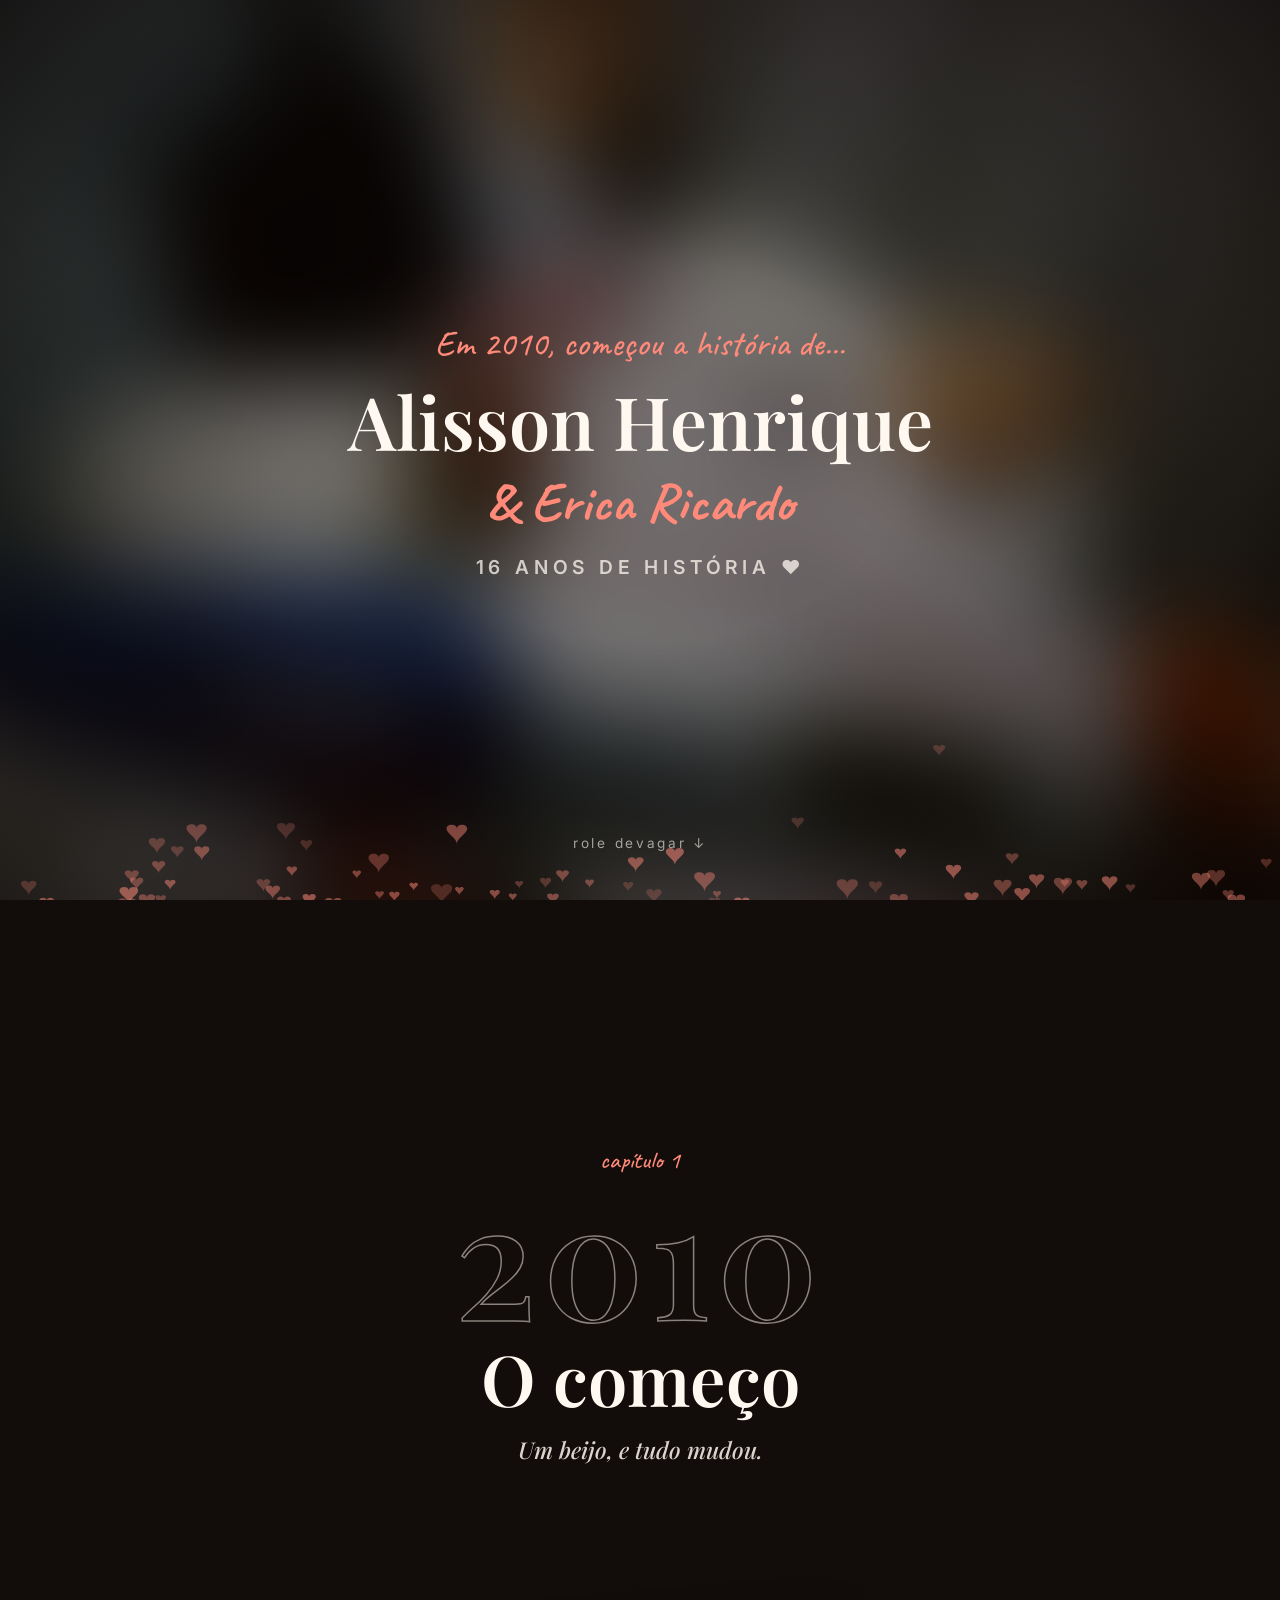
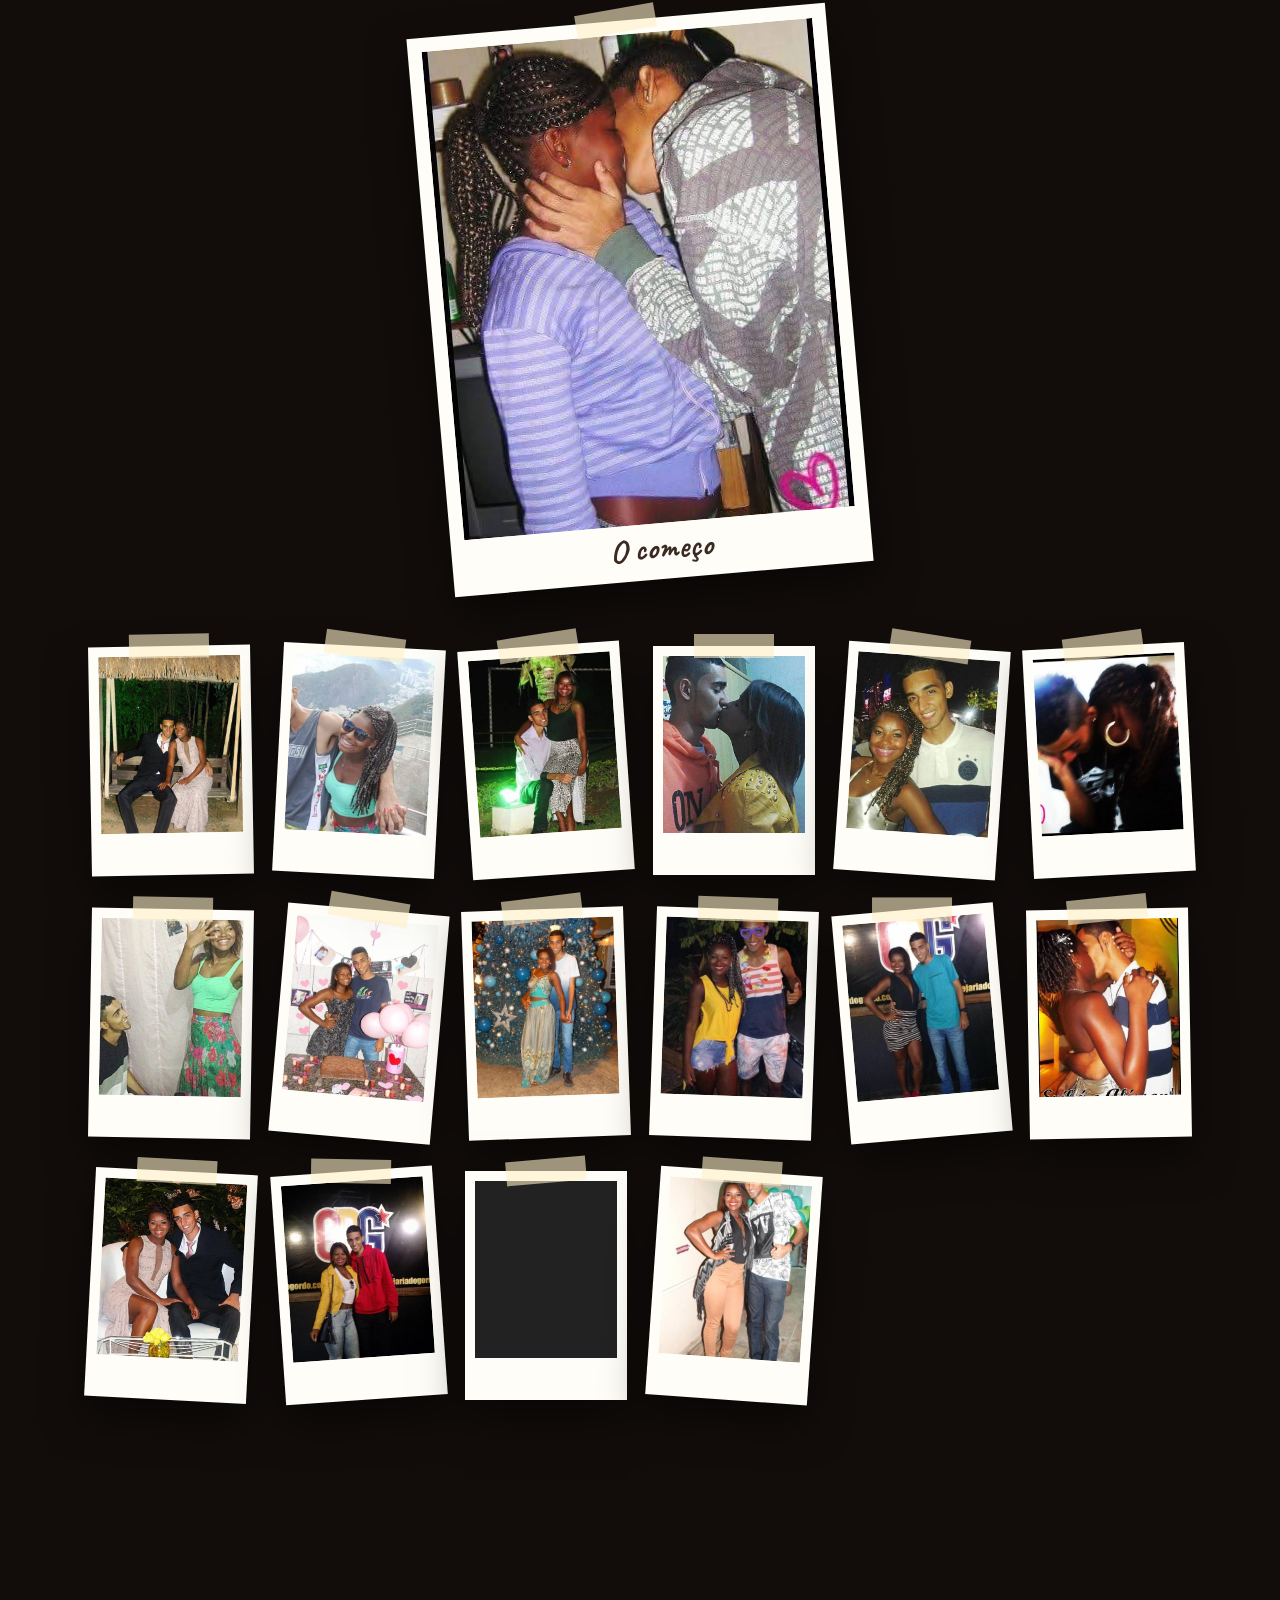
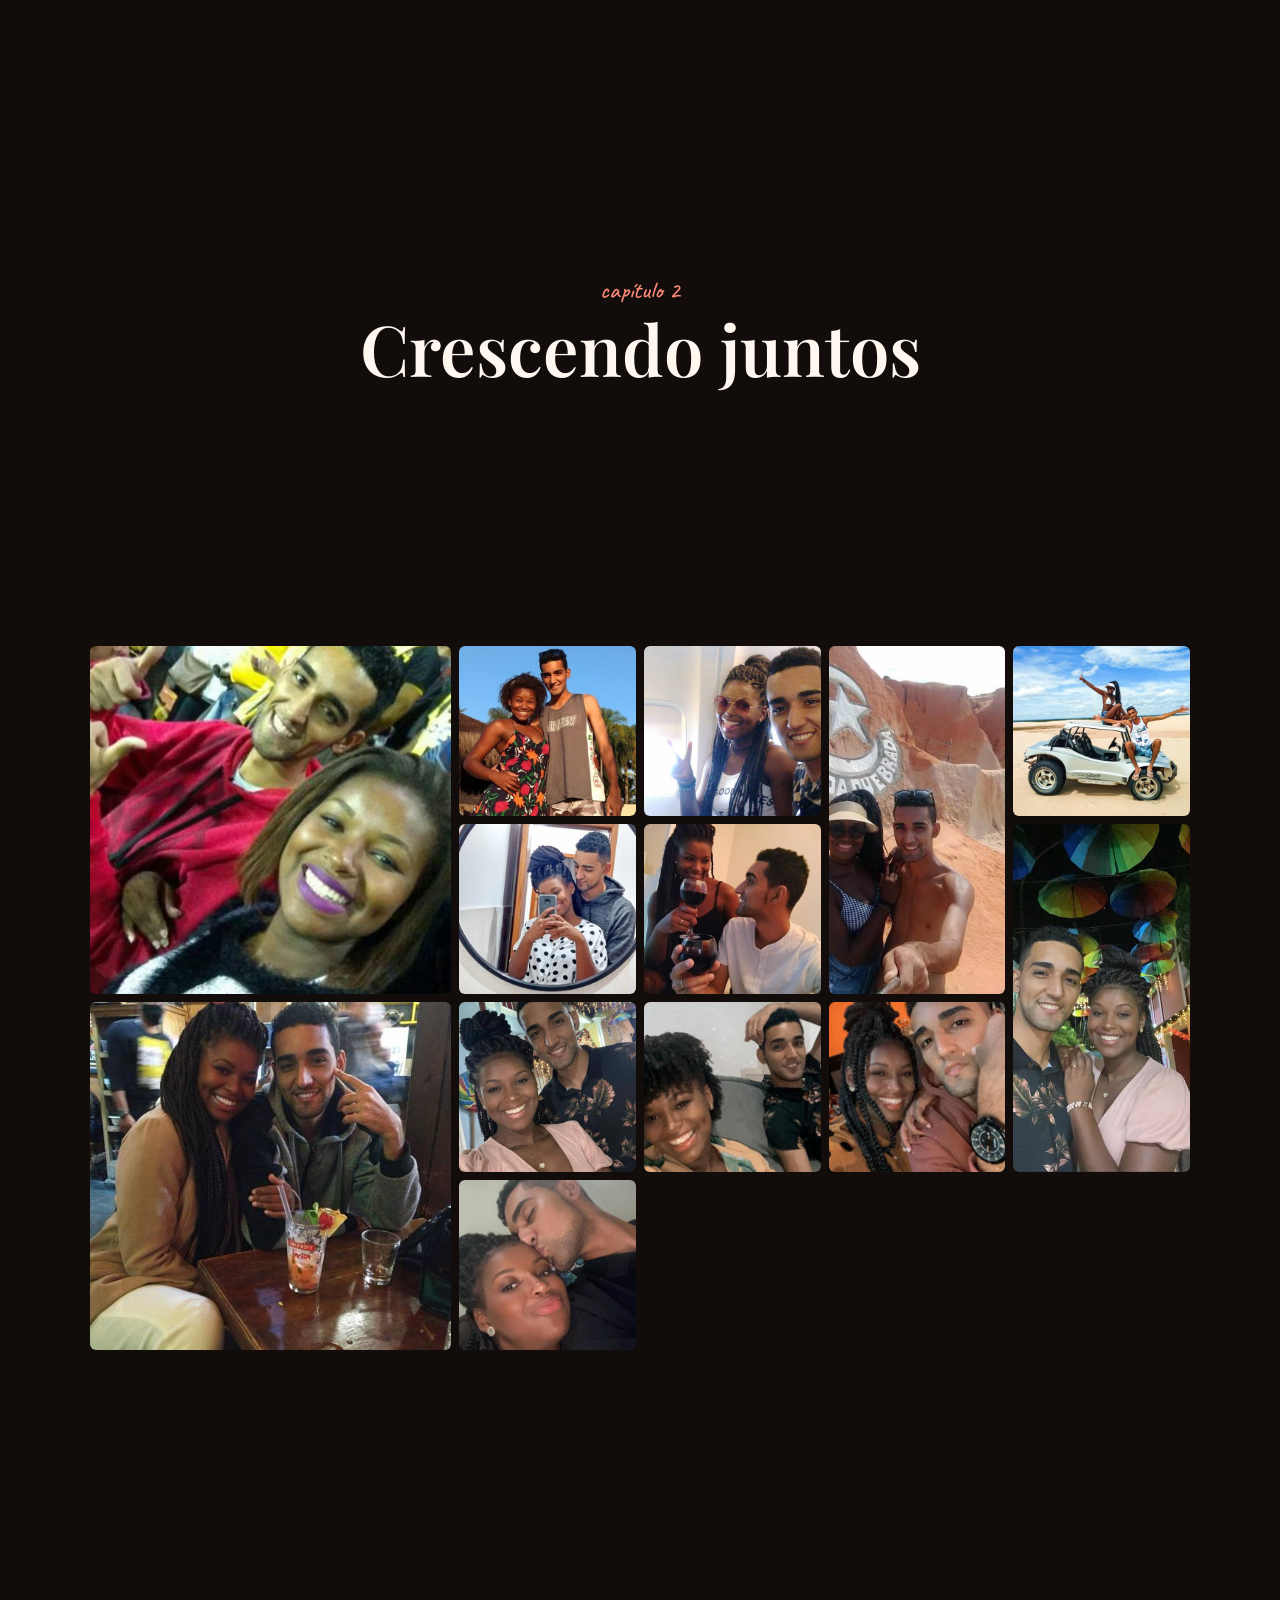
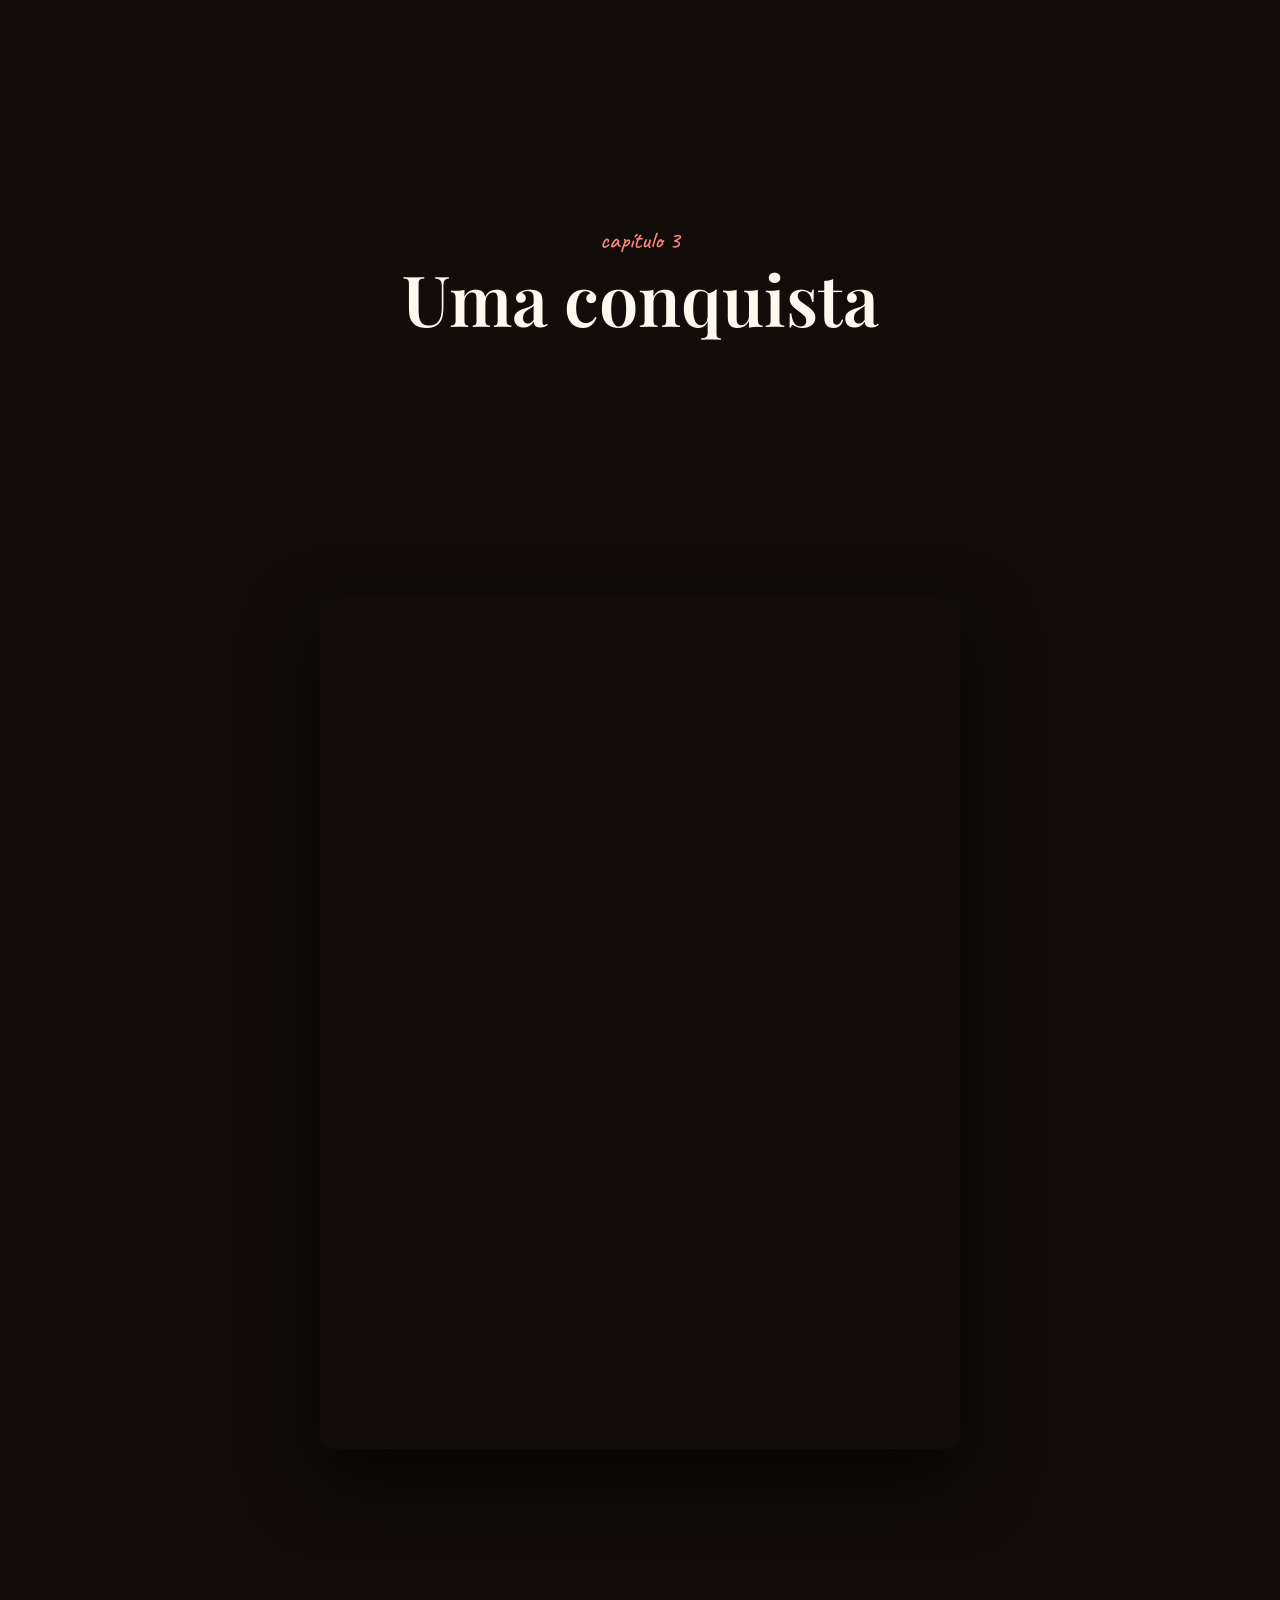
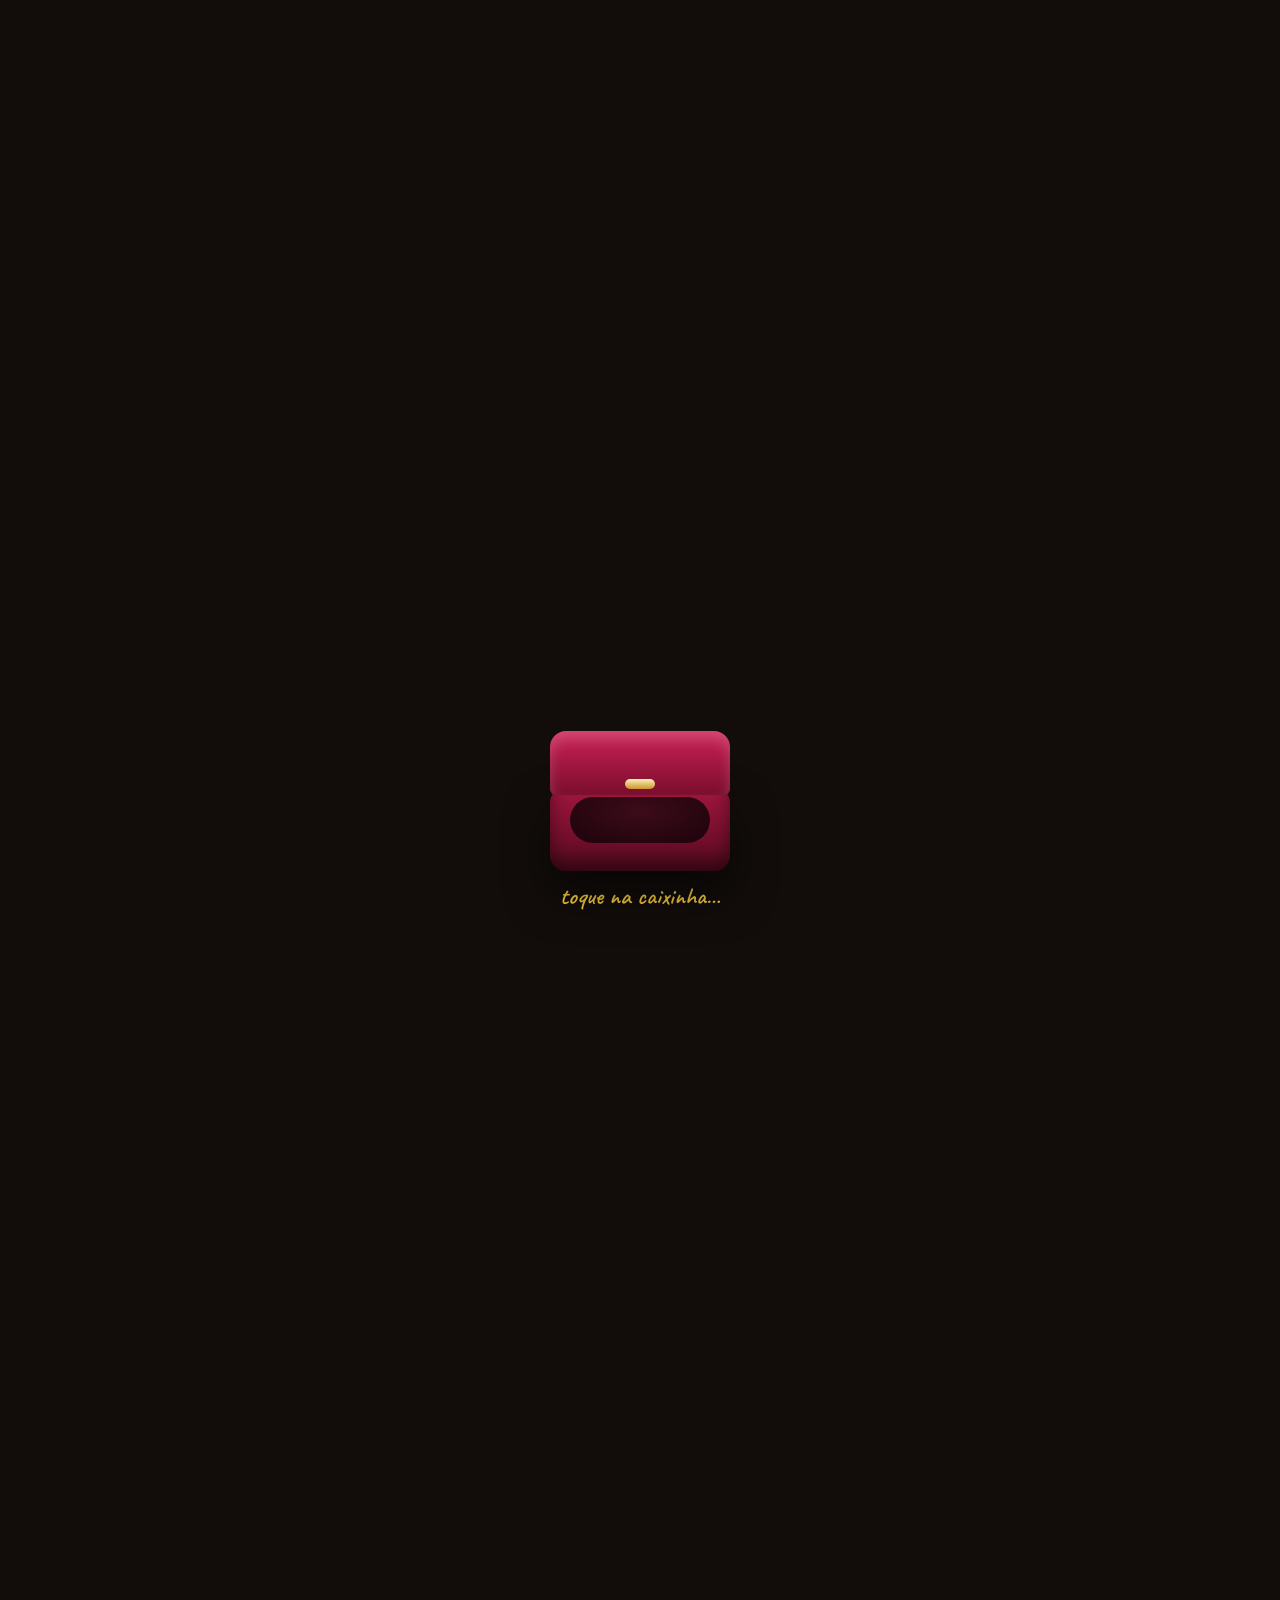
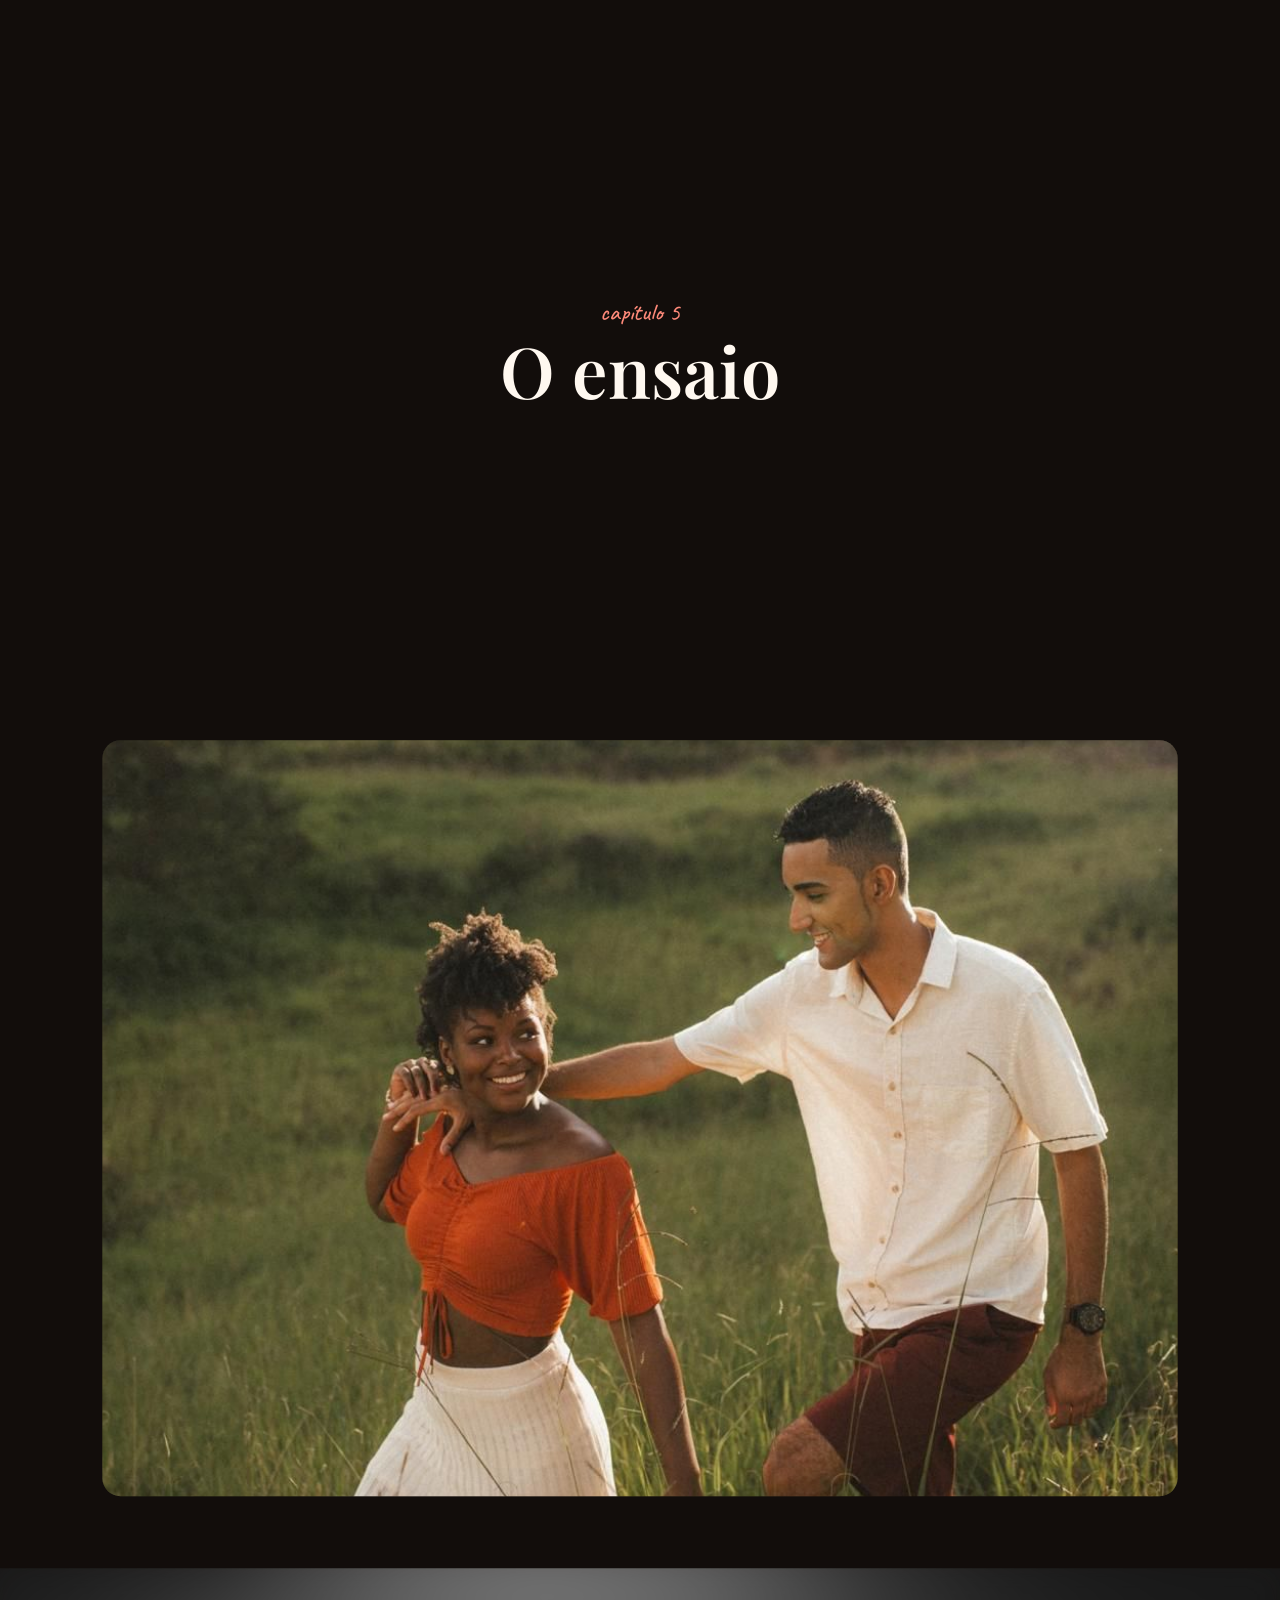
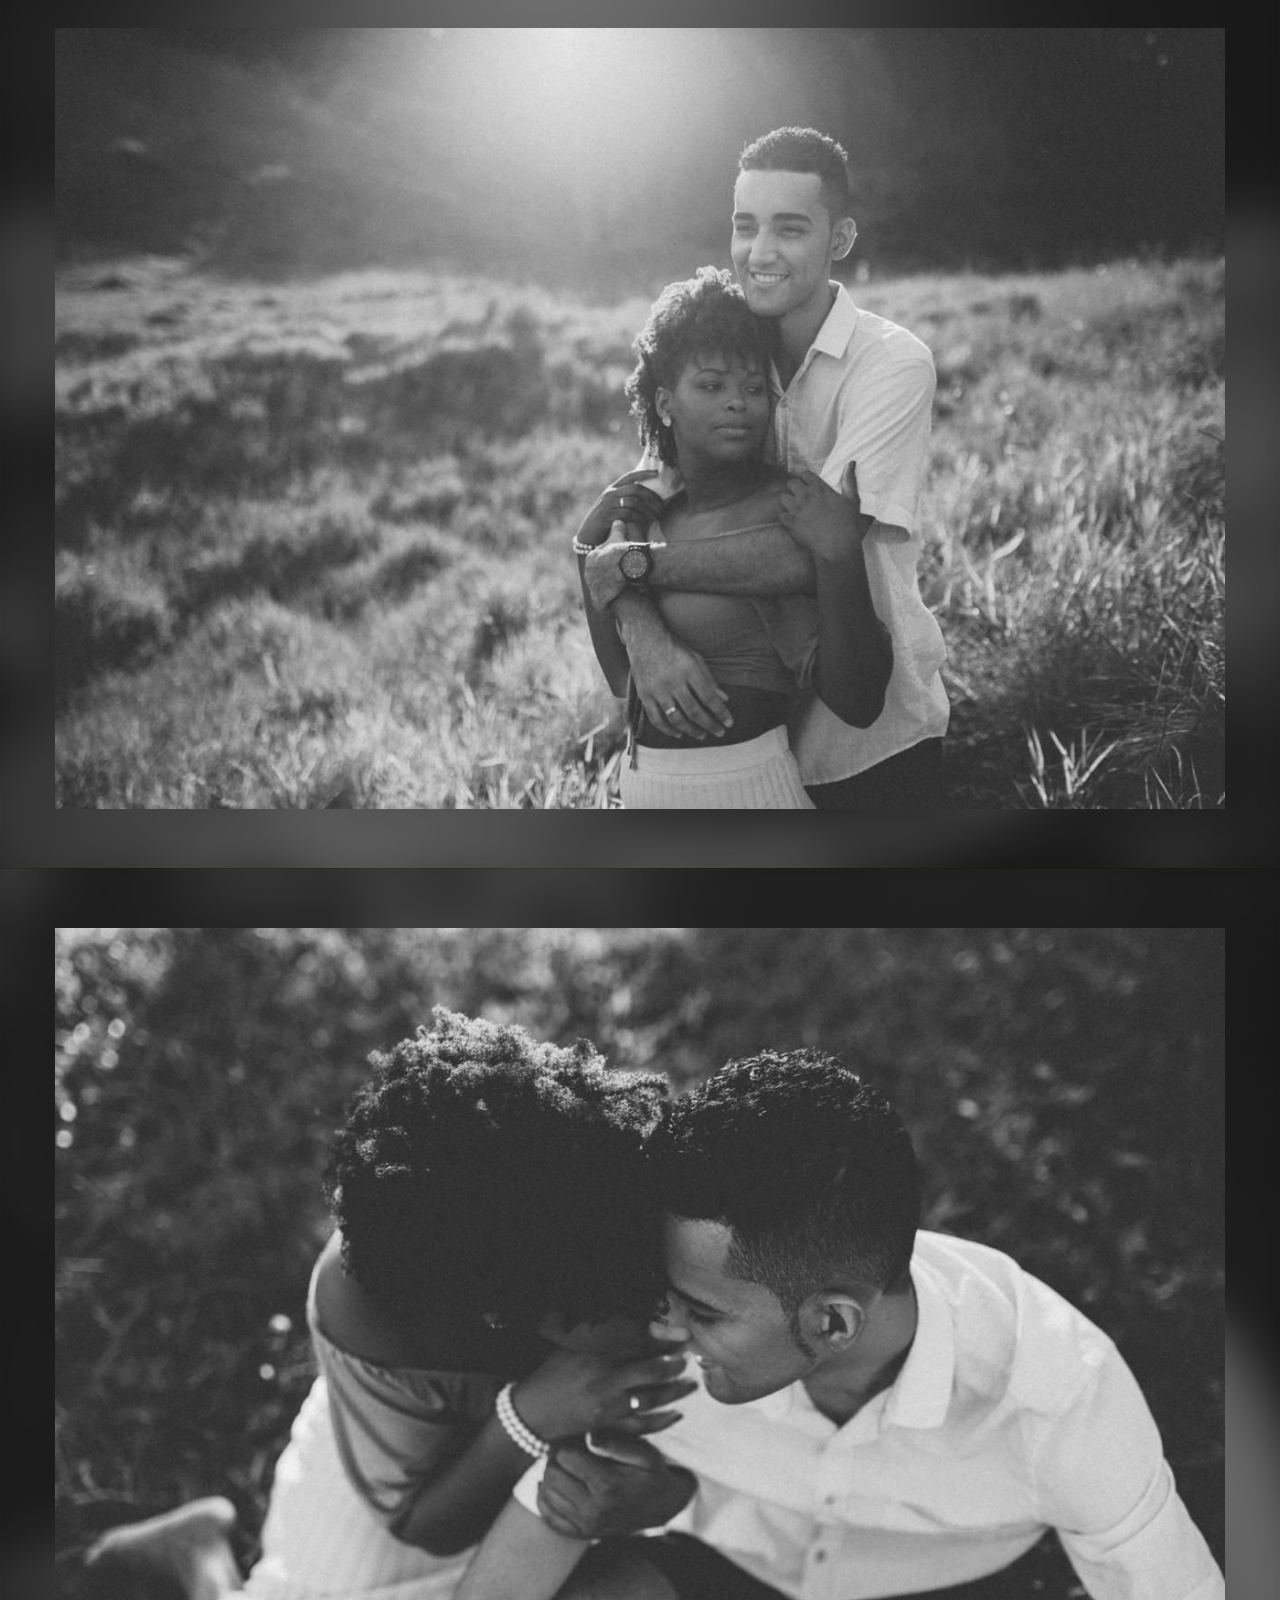
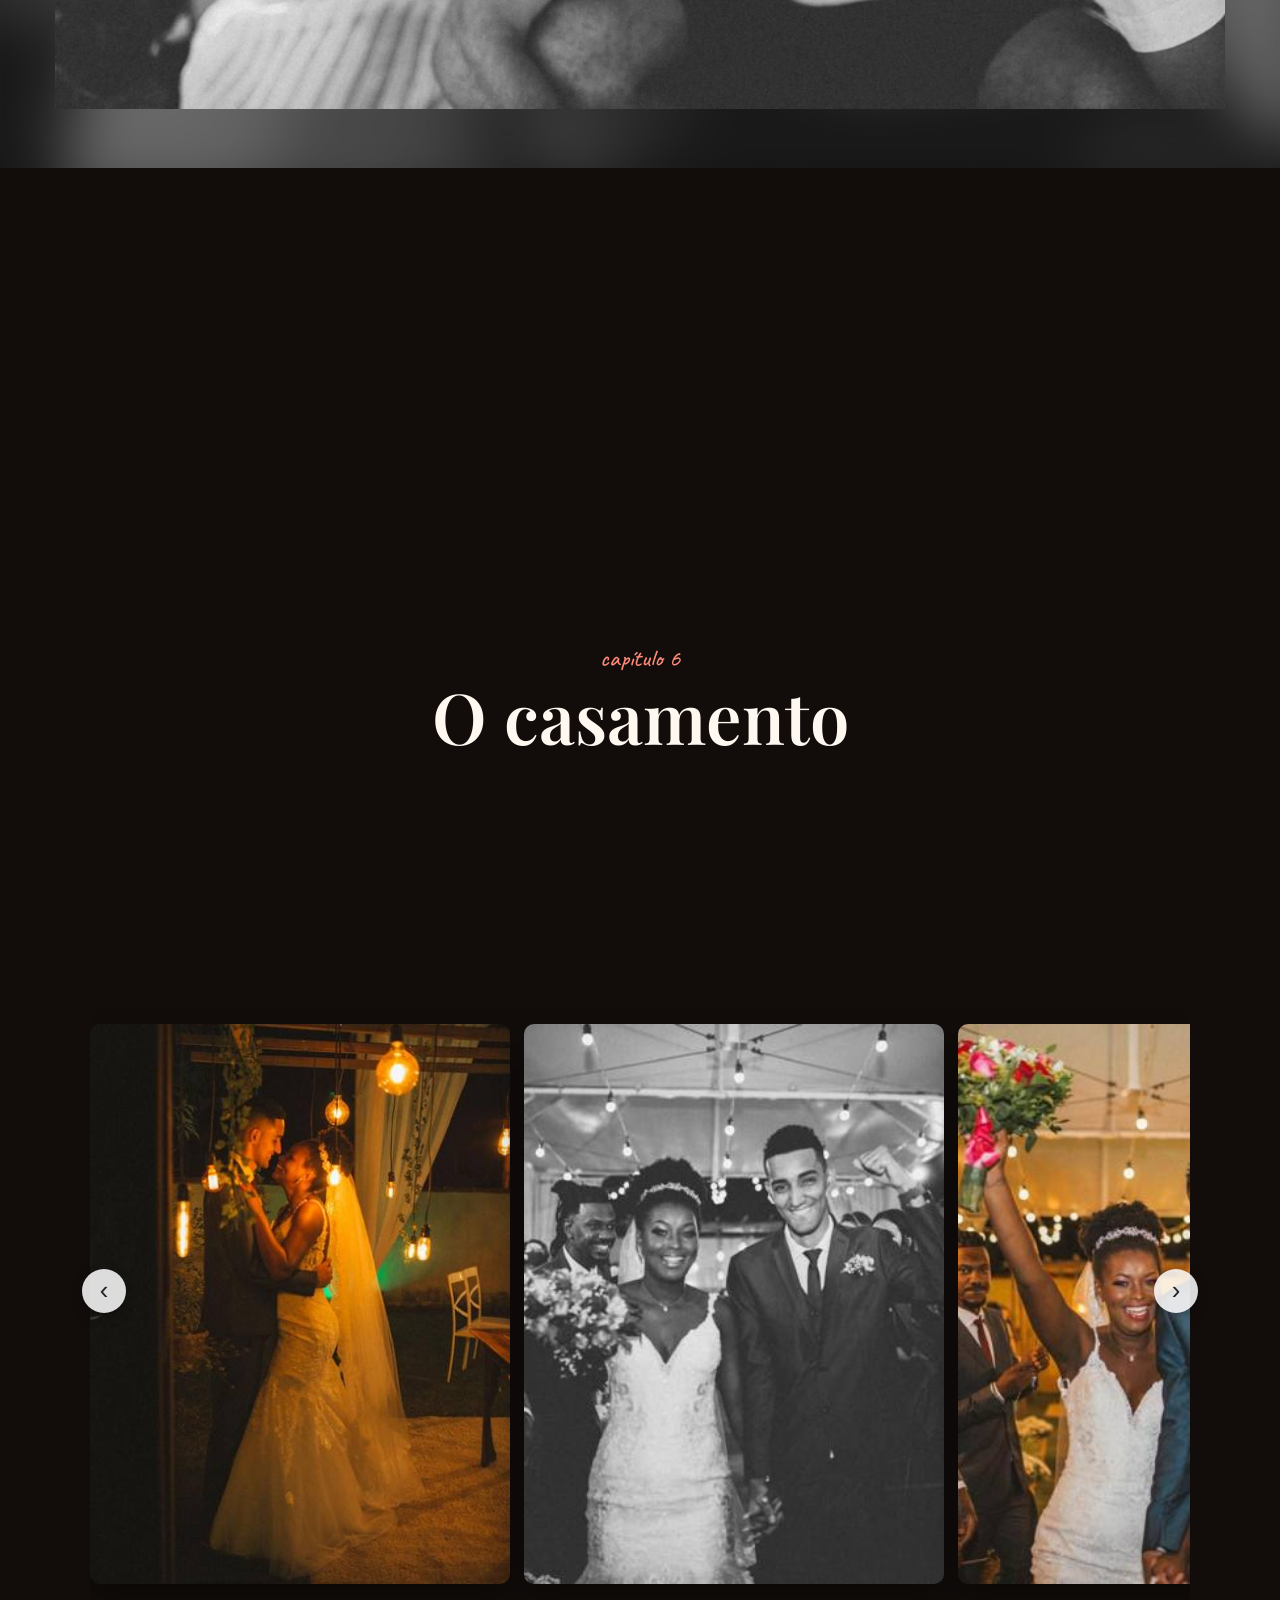
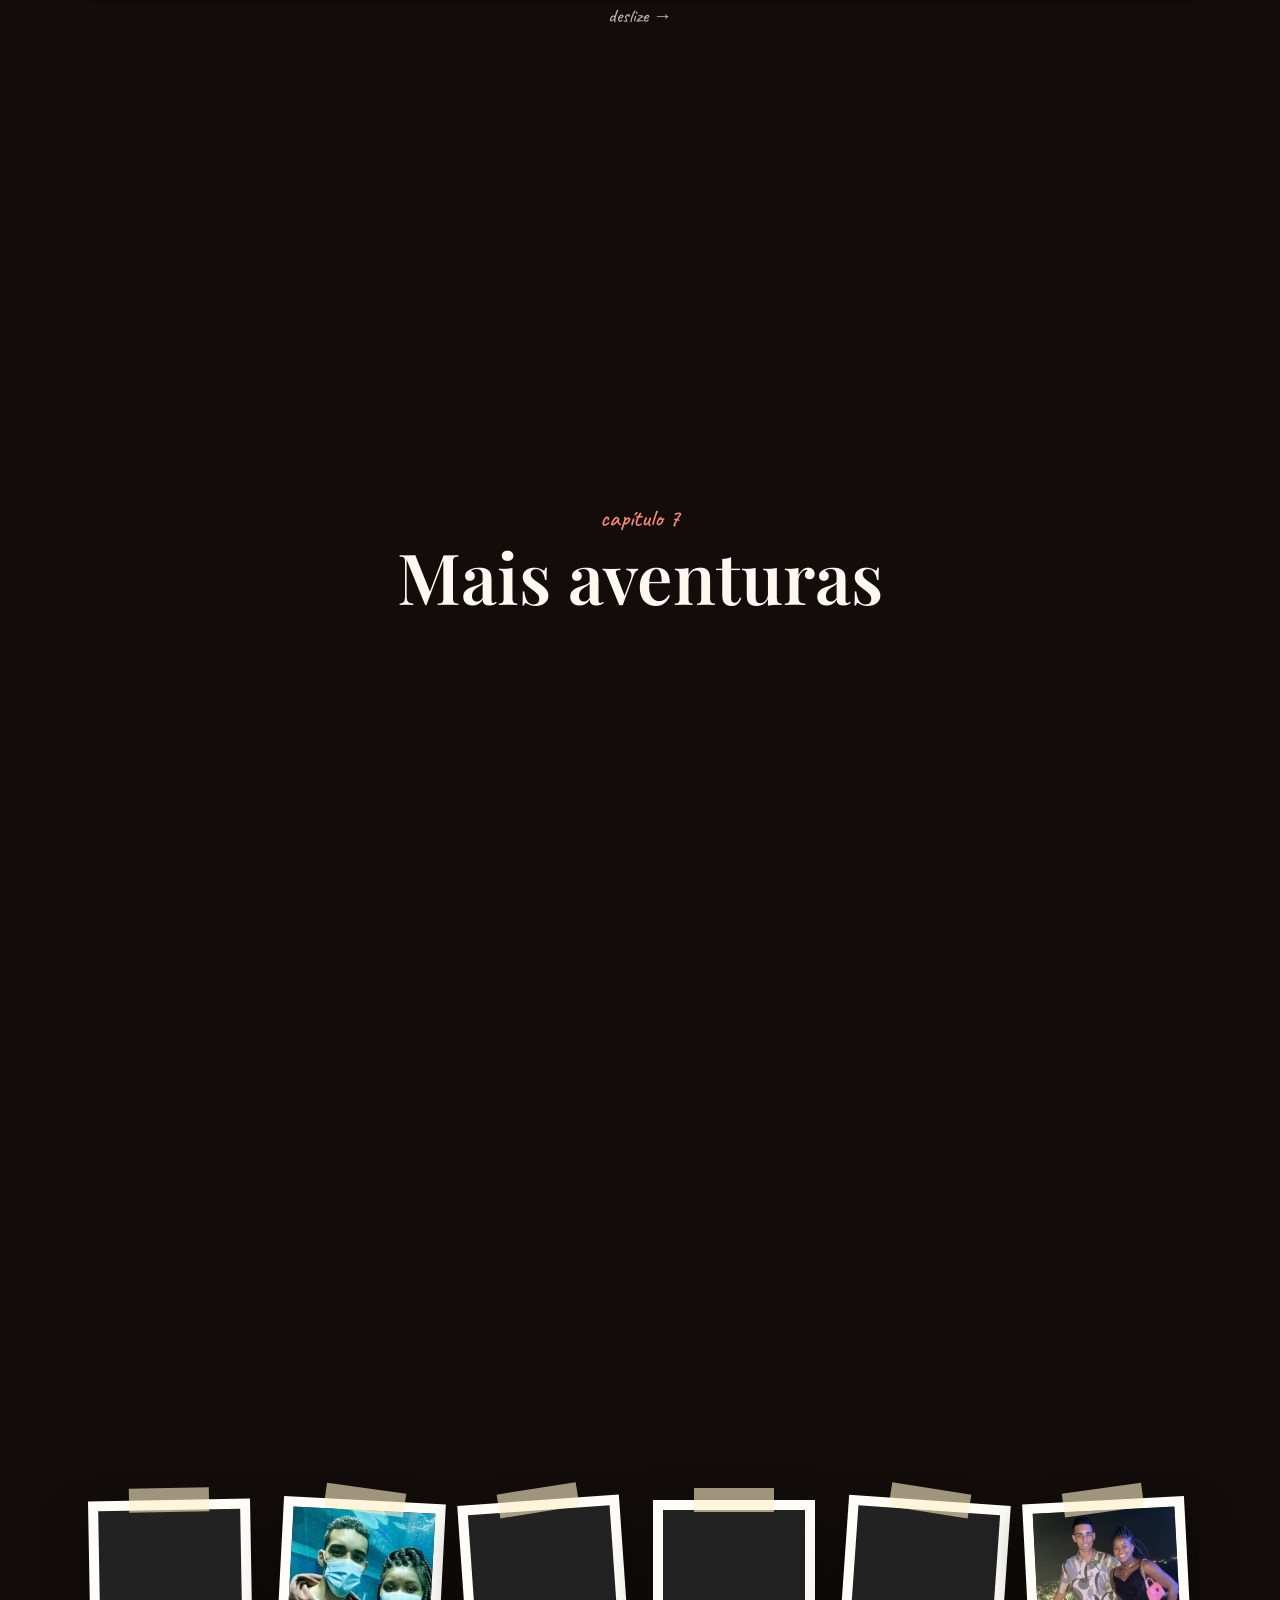
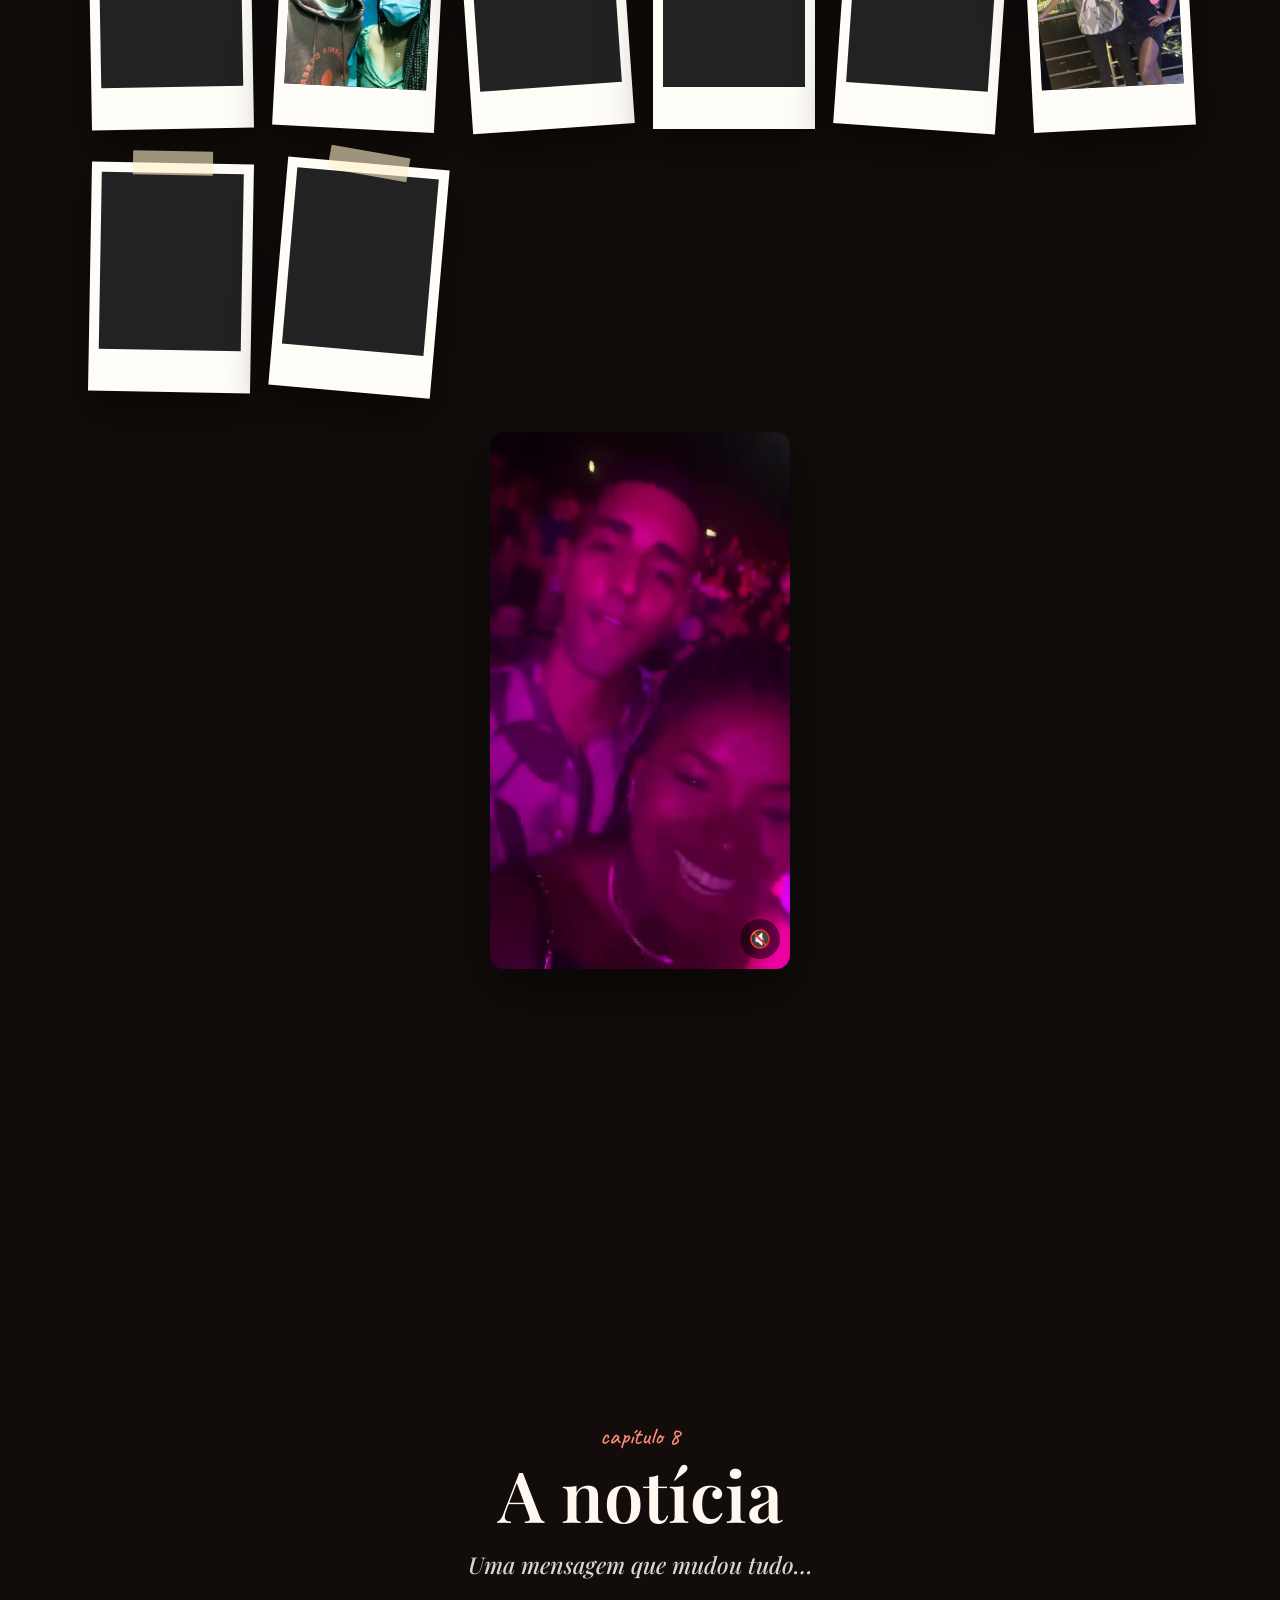
==== index.html @ 22bfd736 "Site interativo: caixinha do pedido, raspadinha da notícia, antes e depois, soprar velas, envelope d" ====
<!doctype html>
<html lang="pt-BR">
<head>
<meta charset="utf-8">
<meta name="viewport" content="width=device-width, initial-scale=1">
<title>Alisson — Nossa História</title>
<meta name="description" content="16 anos de história de Alisson e Erica, contados em fotos e vídeos. Tem surpresa no final 🎂">
<meta name="theme-color" content="#120d0b">
<meta property="og:type" content="website">
<meta property="og:url" content="https://alisson-theta.vercel.app/">
<meta property="og:title" content="Alisson & Erica — Nossa História">
<meta property="og:description" content="16 anos de história contados em fotos e vídeos. Tem surpresa no final 🎂">
<meta property="og:image" content="https://alisson-theta.vercel.app/fotos/og.jpg">
<meta property="og:image:width" content="1200">
<meta property="og:image:height" content="630">
<meta name="twitter:card" content="summary_large_image">
<link rel="icon" href="data:image/svg+xml,<svg xmlns='http://www.w3.org/2000/svg' viewBox='0 0 100 100'><text y='.9em' font-size='90'>❤️</text></svg>">
<link rel="preconnect" href="https://fonts.googleapis.com">
<link rel="preconnect" href="https://fonts.gstatic.com" crossorigin>
<link href="https://fonts.googleapis.com/css2?family=Caveat:wght@500;700&family=Lobster&family=Playfair+Display:ital,wght@0,600;1,500&family=Inter:wght@400;500&display=swap" rel="stylesheet">
<link rel="stylesheet" href="estilo.css">
</head>
<body>
<!-- fundo: a foto atual desfocada, trocando em crossfade -->
<div class="fundo" aria-hidden="true"><div class="bg a"></div><div class="bg b"></div><div class="veu"></div></div>
<canvas id="coracoes" aria-hidden="true"></canvas>
<div class="progresso" aria-hidden="true"><span></span></div>
<button class="menu-btn" id="menu-btn" type="button" aria-expanded="false" aria-controls="menu">☰ capítulos</button>
<nav class="menu" id="menu" hidden aria-label="Capítulos"><ol></ol></nav>
<div class="contador" aria-live="polite"><small>ano</small><b id="ano">2010</b></div>

<header class="cena intro">
  <p class="maquina" id="maquina"></p>
  <h1 id="nome"></h1>
  <p class="casal" id="casal"></p>
  <p class="desde" id="desde"></p>
  <p class="aniv" id="aniv" hidden></p>
  <p class="role">role devagar ↓</p>
</header>

<main id="historia"></main>

<section id="aniversario" class="aniversario" aria-label="Feliz aniversário">
  <canvas id="fogos" aria-hidden="true"></canvas>
  <div class="ceu" id="ceu">
    <h2 class="aniv-titulo"><span class="brilho" aria-hidden="true">✨</span><span class="arco">Feliz Aniversário</span><span class="brilho" aria-hidden="true">✨</span><small>meu amor</small></h2>
    <div class="bolo-area" id="bolo-area">
      <button class="bolo" id="bolo" type="button" aria-label="Soprar as velas do bolo">
        <span class="velas">
          <span class="vela"><i class="chama"></i><i class="fumaca"></i></span>
          <span class="vela"><i class="chama"></i><i class="fumaca"></i></span>
          <span class="vela"><i class="chama"></i><i class="fumaca"></i></span>
        </span>
        <span class="andar andar-2"></span>
        <span class="andar andar-1"></span>
        <span class="prato"></span>
      </button>
      <p class="bolo-dica" id="bolo-dica">faça um pedido e toque no bolo para soprar as velas 🕯️</p>
      <button class="soprar-mic" id="soprar-mic" type="button">🎤 ou sopre de verdade no microfone</button>
    </div>
    <div class="ceu-rodape">
      <p class="olhe">olhe para o céu… 🎆</p>
      <button class="som-fogos" id="som-fogos" type="button">🔈 ligar o som dos fogos</button>
    </div>
  </div>
  <div class="aniv-conteudo">
    <div class="aniv-foto-box"><div class="aniv-foto-wrap"><img id="aniv-foto" alt="Alisson no pôr do sol"><canvas id="fogos-foto" aria-hidden="true"></canvas></div></div>
    <div class="envelope" id="envelope">
      <button class="env" id="env-btn" type="button" aria-expanded="false" aria-controls="carta">
        <span class="env-fundo"></span>
        <span class="env-papel"></span>
        <span class="env-frente"><span class="env-para" id="env-para"></span></span>
        <span class="env-aba"></span>
        <span class="env-selo" aria-hidden="true">❤</span>
      </button>
      <p class="env-dica">toque no envelope para abrir 💌</p>
    </div>
    <article class="carta" id="carta" hidden>
      <div id="carta-texto"></div>
      <p id="carta-assinatura" class="assinatura-carta"></p>
    </article>
    <p class="toque-fogos">toque na tela para mais fogos 🎆</p>
  </div>
</section>

<section class="cena fim">
  <div id="final-video"></div>
  <p class="maquina">…e a história continua.</p>
  <p class="assinatura" id="assinatura"></p>
  <button id="replay">↺ ver de novo</button>
</section>

<dialog id="zoom" aria-label="Foto ampliada">
  <div class="zoom-palco"><img class="zoom-img" alt=""></div>
  <button class="zoom-fechar" type="button" aria-label="Fechar">×</button>
  <button class="zoom-prev" type="button" aria-label="Foto anterior">‹</button>
  <button class="zoom-next" type="button" aria-label="Próxima foto">›</button>
  <p class="zoom-cont"></p>
</dialog>
<script src="dados.js"></script>
<script src="app.js"></script>
<script src="aniversario.js"></script>
</body>
</html>
---- estilo.css ----
:root{--ink:#fff8f0;--accent:#ff8a7a;--papel:#fffdf8}
*{box-sizing:border-box}
html{scroll-behavior:smooth}
body{margin:0;background:#120d0b;color:var(--ink);font:400 1rem/1.6 Inter,system-ui,sans-serif;overflow-x:hidden}

/* fundo cinematográfico */
.fundo{position:fixed;inset:0;z-index:-2;overflow:hidden}
.bg{position:absolute;inset:-60px;background:center/cover no-repeat;filter:blur(38px) saturate(1.3) brightness(.55);opacity:0;transform:scale(1.1);transition:opacity 1.4s ease,transform 8s linear}
.bg.on{opacity:1;transform:scale(1.25)}
.veu{position:absolute;inset:0;background:radial-gradient(ellipse at center,transparent 30%,rgba(10,6,5,.75))}
#coracoes{position:fixed;inset:0;z-index:-1;pointer-events:none}

.progresso{position:fixed;top:0;left:0;right:0;height:3px;z-index:10}
.progresso span{display:block;height:100%;width:0;background:linear-gradient(90deg,#ff8a7a,#ffd27a)}

.contador{position:fixed;right:clamp(12px,3vw,32px);bottom:clamp(12px,3vw,28px);z-index:10;text-align:right;opacity:0;transition:opacity .6s;pointer-events:none}
.contador.on[data-tem="1"]{opacity:1}
.contador small{display:block;letter-spacing:.35em;text-transform:uppercase;font-size:.7rem;opacity:.7}
.contador b{font:600 clamp(2.6rem,7vw,4.5rem)/1 "Playfair Display",serif;display:inline-block}
.contador b.vira{animation:vira .6s ease}
@keyframes vira{0%{transform:rotateX(0)}50%{transform:rotateX(90deg);opacity:.2}100%{transform:rotateX(0)}}

.cena{min-height:100svh;display:flex;flex-direction:column;align-items:center;justify-content:center;text-align:center;padding:2rem 16px;position:relative}
.maquina{font:500 clamp(1.4rem,4vw,2.2rem) Caveat,cursive;color:var(--accent);min-height:1.4em;margin:0}
.maquina::after{content:"|";animation:pisca 1s steps(1) infinite;margin-left:2px}
.maquina.fim-digitar::after{display:none}
@keyframes pisca{50%{opacity:0}}
h1{font:600 clamp(2.2rem,7vw,4.6rem)/1.1 "Playfair Display",serif;margin:.6rem 0 0;max-width:13em;opacity:0;transform:translateY(20px);transition:1.2s ease}
h1.on{opacity:1;transform:none}
.aniv{opacity:.8;margin-top:1rem}
.role{position:absolute;bottom:2rem;font-size:.85rem;letter-spacing:.2em;opacity:.6;animation:flutua 2.4s ease-in-out infinite}
@keyframes flutua{50%{transform:translateY(8px)}}


/* ---------- capítulos ---------- */
.capitulo{padding:10vh 16px 14vh;position:relative}
.abertura{min-height:70svh;display:flex;flex-direction:column;align-items:center;justify-content:center;text-align:center;opacity:0;transform:translateY(40px) scale(.96);transition:opacity 1s ease,transform 1.2s cubic-bezier(.2,.8,.2,1)}
.abertura.vis{opacity:1;transform:none}
.num{font:500 1.5rem Caveat,cursive;color:var(--accent);margin:0}
.marco{font:600 clamp(4rem,16vw,10rem)/1 "Playfair Display",serif;color:transparent;-webkit-text-stroke:1.5px rgba(255,248,240,.5);letter-spacing:.04em}
.abertura h2{font:600 clamp(2.2rem,7vw,4.4rem)/1.1 "Playfair Display",serif;margin:.3rem 0 0}
.frase{font:italic 500 clamp(1.1rem,2.6vw,1.45rem) "Playfair Display",serif;opacity:.85;margin:1rem 0 0;max-width:28em}
.corpo{max-width:1100px;margin:0 auto}
img{display:block}
.corpo img{cursor:zoom-in}

/* polaroid (mural) */
.polaroid{background:var(--papel);padding:10px 10px 0;margin:0;box-shadow:0 20px 40px rgba(0,0,0,.5);position:relative;
  opacity:0;transform:translateY(80px) rotate(calc(var(--r) * -3)) scale(.8);transition:opacity .7s ease,transform 1.1s cubic-bezier(.2,.9,.25,1.2)}
.polaroid.vis{opacity:1;transform:rotate(var(--r))}
.polaroid:hover{transform:rotate(0) scale(1.04);z-index:2}
.polaroid::before{content:"";position:absolute;top:-12px;left:50%;width:80px;height:24px;background:rgba(255,240,200,.6);transform:translateX(-50%) rotate(var(--fita))}
.foto{overflow:hidden;aspect-ratio:4/5;background:#222}
.foto img{width:100%;height:100%;object-fit:cover;filter:sepia(1) contrast(.8) brightness(1.3);transition:filter 2s ease .4s}
.polaroid.vis .foto img{filter:none}
.legenda{font:700 1.5rem/1.2 Caveat,cursive;color:#3a2a22;text-align:center;padding:.4rem .4rem .7rem;min-height:2.6rem}
.mural{display:grid;grid-template-columns:repeat(auto-fill,minmax(150px,1fr));gap:34px 26px;align-items:start}
.mural .grande{grid-column:1/-1;width:min(420px,88vw);justify-self:center;padding:14px 14px 0;margin-bottom:2rem}
.mural .grande .legenda{font-size:2rem}

/* mosaico */
.mosaico{display:grid;grid-template-columns:repeat(auto-fill,minmax(160px,1fr));grid-auto-rows:170px;grid-auto-flow:dense;gap:8px}
.cel{overflow:hidden;border-radius:6px;opacity:0;transform:scale(.85);transition:opacity .7s ease var(--d),transform .9s cubic-bezier(.2,.8,.2,1) var(--d)}
.cel.vis{opacity:1;transform:none}
.cel.g{grid-column:span 2;grid-row:span 2}.cel.alta{grid-row:span 2}
.cel img{width:100%;height:100%;object-fit:cover;transition:transform .6s ease}
.cel:hover img{transform:scale(1.08)}

/* carrossel */
.carrossel-wrap{position:relative;opacity:0;transform:translateX(80px);transition:1s cubic-bezier(.2,.8,.2,1)}
.carrossel-wrap.vis{opacity:1;transform:none}
.carrossel{display:flex;gap:14px;overflow-x:auto;scroll-snap-type:x mandatory;padding:10px 0 20px;scrollbar-width:none}
.carrossel::-webkit-scrollbar{display:none}
.slide{flex:0 0 min(70vw,420px);scroll-snap-align:center;border-radius:10px;overflow:hidden;box-shadow:0 14px 30px rgba(0,0,0,.4)}
.slide img{width:100%;height:min(75vh,560px);object-fit:cover}
.nav{position:absolute;top:45%;transform:translateY(-50%);width:44px;height:44px;border-radius:50%;border:0;background:rgba(255,255,255,.85);color:#222;font-size:1.6rem;cursor:pointer;box-shadow:0 4px 12px rgba(0,0,0,.3)}
.prev{left:-8px}.next{right:-8px}
.dica{text-align:center;font:500 1.2rem Caveat,cursive;opacity:.7;margin:0}
@media (hover:none){.nav{display:none}}

/* tela cheia */
.layout-telacheia .corpo{max-width:none;margin:0 -16px}
.tela{position:relative;height:100svh;display:grid;place-items:center;overflow:hidden;clip-path:inset(8% 8% round 18px);transition:clip-path 1.4s cubic-bezier(.2,.8,.2,1)}
.tela.vis{clip-path:inset(0 0 round 0)}
.tela-bg{position:absolute;inset:-40px;background:center/cover;filter:blur(30px) brightness(.5)}
.tela img{position:relative;max-width:100%;max-height:100%;object-fit:contain;transform:scale(1.12);transition:transform 2.5s ease}
.tela.vis img{transform:none}

/* destaque */
.destaque{max-width:640px;margin:0 auto;border-radius:12px;overflow:hidden;box-shadow:0 30px 70px rgba(0,0,0,.6);opacity:0;transform:scale(.7);transition:opacity 1s ease,transform 1.4s cubic-bezier(.2,.9,.25,1.15)}
.destaque.vis{opacity:1;transform:none}
.destaque img{width:100%}
.mini{display:flex;justify-content:center;flex-wrap:wrap;gap:12px;margin-top:20px;opacity:0;transition:opacity 1s .4s}
.mini.vis{opacity:1}
.mini img{width:min(44vw,300px);aspect-ratio:4/5;height:auto;object-fit:cover;border-radius:10px;align-self:flex-start}

/* vídeo */
.videos{display:flex;flex-wrap:wrap;justify-content:center;gap:18px;margin-top:40px}
.video-box{width:min(300px,44vw);border-radius:14px;overflow:hidden;box-shadow:0 20px 50px rgba(0,0,0,.55);opacity:0;transform:translateY(40px);transition:1s ease}
.video-box.vis{opacity:1;transform:none}
.video{width:100%;display:block}

.fim button{margin-top:2rem;background:none;border:1px solid rgba(255,255,255,.4);color:var(--ink);padding:.7rem 1.4rem;border-radius:99px;font:inherit;cursor:pointer}

@media (max-width:600px){
  .mural{grid-template-columns:repeat(2,1fr);gap:26px 18px}
  .mosaico{grid-template-columns:repeat(2,1fr);grid-auto-rows:150px}
}
@media (prefers-reduced-motion:reduce){
  *,*::before,*::after{animation:none!important;transition:none!important}
  .abertura,.polaroid,.cel,.tela,.destaque,.mini,.carrossel-wrap,.video-box,h1{opacity:1!important;transform:none!important;clip-path:none!important}
  .foto img{filter:none!important}
}
.casal{font:700 clamp(2rem,6vw,3.4rem) Caveat,cursive;color:var(--accent);margin:.4rem 0 0;opacity:0;transform:translateY(14px);transition:1s ease}
.casal.on{opacity:1;transform:none}
.assinatura{font:600 clamp(1.6rem,5vw,2.6rem) "Playfair Display",serif;margin:1rem 0 0}
@media (prefers-reduced-motion:reduce){.casal{opacity:1!important;transform:none!important}}
.video-wrap{position:relative}
.video{cursor:pointer}
.som{position:absolute;right:10px;bottom:10px;width:40px;height:40px;border-radius:50%;border:0;background:rgba(0,0,0,.55);color:#fff;font-size:1.1rem;cursor:pointer}
@media (max-width:600px){.video-box{width:calc(50% - 9px)}}
.video{aspect-ratio:var(--ar,9/16);object-fit:cover;background:#000}
.video-box.final{width:min(340px,80vw);margin:0 auto 2.5rem;overflow:visible;box-shadow:none}
.video-box.final .video-wrap{border-radius:14px;overflow:hidden;box-shadow:0 20px 50px rgba(0,0,0,.55)}
.dica-som{font:500 1.3rem Caveat,cursive;opacity:.8;margin:.6rem 0 0}

/* ---------- grande final: aniversário ---------- */
.aniversario{position:relative;min-height:100svh;padding:0 16px 10vh;background:radial-gradient(ellipse at 50% 0%,#2a0f3a 0%,#120d0b 70%);overflow:hidden;cursor:crosshair}
#fogos{position:sticky;top:0;display:block;width:100%;height:100svh;margin-bottom:-100svh;pointer-events:none;z-index:0}
.aniv-conteudo{position:relative;z-index:1;max-width:720px;margin:0 auto;text-align:center}
.aniv-titulo{margin:0;opacity:0;transform:scale(.6);transition:opacity 1s,transform 1.2s cubic-bezier(.2,1.6,.4,1)}
.aniv-titulo.vis{opacity:1;transform:none}
.aniv-titulo .arco{display:inline-block;font:400 clamp(2.5rem,10.5vw,5.5rem)/1.1 Lobster,cursive;white-space:nowrap;
  background:linear-gradient(90deg,#ff3b6b,#ffd23f,#5bff8a,#3bf7ff,#a66bff,#ff5ef1,#ff3b6b);background-size:300% 100%;
  -webkit-background-clip:text;background-clip:text;color:transparent;animation:arcoiris 4s linear infinite;
  filter:drop-shadow(0 0 18px rgba(255,210,63,.5))}
.aniv-titulo small{display:block;font:700 clamp(1.8rem,6vw,2.8rem) Caveat,cursive;color:#ffd23f;margin-top:.3rem}
@keyframes arcoiris{to{background-position:300% 0}}
.aniv-foto-box{position:relative;width:min(440px,88vw);margin:0 auto 3rem;padding:12px;border-radius:20px;
  background:linear-gradient(135deg,#ffd23f,#ff3b6b,#a66bff,#3bf7ff,#ffd23f);background-size:300% 300%;animation:arcoiris 5s linear infinite;
  box-shadow:0 0 60px rgba(255,210,63,.45),0 0 120px rgba(255,59,107,.3);opacity:0;transform:translateY(60px) rotate(-3deg);transition:1.2s cubic-bezier(.2,.9,.25,1.2)}
.aniv-foto-box.vis{opacity:1;transform:rotate(-1.5deg)}
.aniv-foto-box img{width:100%;border-radius:12px;display:block;cursor:zoom-in}
.aniv-foto-box::after{content:"🎂";position:absolute;right:-18px;top:-26px;font-size:3.2rem;animation:balanca 2s ease-in-out infinite}
.aniv-foto-box::before{content:"🎉";position:absolute;left:-22px;bottom:-20px;font-size:3rem;animation:balanca 2.4s ease-in-out infinite reverse;z-index:2}
@keyframes balanca{50%{transform:rotate(14deg) scale(1.1)}}
.carta{background:rgba(255,253,248,.96);color:#3a2a22;border-radius:6px;padding:clamp(1.6rem,5vw,3rem);text-align:left;
  box-shadow:0 30px 60px rgba(0,0,0,.5);position:relative;
  background-image:repeating-linear-gradient(transparent 0 33px,rgba(180,80,60,.12) 33px 34px)}
.carta::before{content:"💌";position:absolute;top:-28px;left:50%;transform:translateX(-50%);font-size:3rem}
#carta-texto p{font:500 clamp(1.25rem,3.6vw,1.55rem)/1.45 Caveat,cursive;margin:0 0 1rem;opacity:0;transform:translateY(16px);transition:opacity .9s ease,transform .9s ease}
#carta-texto p.vis{opacity:1;transform:none}
#carta-texto p.abre{font:700 clamp(1.7rem,5vw,2.2rem)/1.2 Caveat,cursive;color:#c0392b;text-align:center}
#carta-texto p:last-child{font-weight:700;color:#c0392b}
.assinatura-carta{font:400 clamp(1.8rem,5vw,2.4rem) Lobster,cursive;color:#c0392b;text-align:right;margin:1.5rem 0 0;opacity:0;transition:opacity 1.2s ease .3s}
.assinatura-carta.vis{opacity:1}
.toque-fogos{font:500 1.2rem Caveat,cursive;opacity:.6;margin-top:2rem}
@media (prefers-reduced-motion:reduce){
  .aniv-titulo,.aniv-foto-box,#carta-texto p,.assinatura-carta{opacity:1!important;transform:none!important}
  .aniv-titulo span,.aniv-foto-box{animation:none!important}
  .toque-fogos{display:none}
}

.ceu{position:relative;z-index:1;min-height:100svh;display:flex;flex-direction:column;align-items:center;justify-content:space-between;text-align:center;padding:9vh 0 7vh}
.aniv-titulo .brilho{display:inline-block;font-size:clamp(1.6rem,6vw,3.2rem);vertical-align:middle;margin:0 .15em;animation:balanca 1.6s ease-in-out infinite}
.aniv-titulo .brilho:last-of-type{animation-direction:reverse}
.olhe{font:500 1.4rem Caveat,cursive;color:#ffd23f;opacity:.8;margin:0;animation:flutua 2.4s ease-in-out infinite}
.som-fogos{margin-top:.8rem;background:rgba(255,255,255,.08);border:1px solid rgba(255,210,63,.5);color:#ffd23f;padding:.55rem 1.1rem;border-radius:99px;font:600 .95rem Inter,sans-serif;cursor:pointer;backdrop-filter:blur(4px)}
.som-fogos[aria-pressed="true"]{background:#ffd23f;color:#2a0f3a}
@media (prefers-reduced-motion:reduce){.olhe,.aniv-titulo .brilho{animation:none!important}}
.aniv-foto-wrap{position:relative;border-radius:12px;overflow:hidden}
#fogos-foto{position:absolute;inset:0;width:100%;height:100%;pointer-events:none;mix-blend-mode:screen}
.ceu-rodape{display:flex;flex-direction:column;align-items:center}

/* ---------- abertura ---------- */
.desde{font:600 clamp(1rem,2.6vw,1.2rem) Inter,sans-serif;letter-spacing:.25em;text-transform:uppercase;color:rgba(255,248,240,.75);margin:1.2rem 0 0;opacity:0;transform:translateY(10px);transition:1s ease}
.desde.on{opacity:1;transform:none}

/* ---------- menu de capítulos ---------- */
.menu-btn{position:fixed;left:clamp(12px,3vw,28px);bottom:clamp(12px,3vw,28px);z-index:20;background:rgba(20,14,12,.7);color:var(--ink);border:1px solid rgba(255,255,255,.25);
  padding:.6rem 1rem;border-radius:99px;font:500 .9rem Inter,sans-serif;cursor:pointer;backdrop-filter:blur(8px);-webkit-backdrop-filter:blur(8px);
  opacity:0;pointer-events:none;transform:translateY(10px);transition:.4s ease}
.menu-btn.on{opacity:1;pointer-events:auto;transform:none}
.menu{position:fixed;left:clamp(12px,3vw,28px);bottom:calc(clamp(12px,3vw,28px) + 3.2rem);z-index:21;width:min(300px,calc(100vw - 32px));max-height:min(70vh,560px);overflow:auto;
  background:rgba(24,17,14,.94);border:1px solid rgba(255,255,255,.15);border-radius:16px;padding:.5rem;box-shadow:0 20px 50px rgba(0,0,0,.6);backdrop-filter:blur(10px);-webkit-backdrop-filter:blur(10px)}
.menu ol{list-style:none;margin:0;padding:0}
.menu button{display:flex;align-items:center;gap:.75rem;width:100%;text-align:left;background:none;border:0;color:var(--ink);font:500 1rem Inter,sans-serif;padding:.6rem .7rem;border-radius:10px;cursor:pointer}
.menu button:hover,.menu button:focus-visible{background:rgba(255,255,255,.08)}
.menu button.atual{background:rgba(255,138,122,.18);color:#ffb3a7}
.menu .mn{flex:0 0 1.8rem;height:1.8rem;display:grid;place-items:center;border-radius:50%;background:rgba(255,255,255,.08);font-size:.8rem}
.menu .especial button{font-weight:600;color:#ffd23f;border-top:1px solid rgba(255,255,255,.1);border-radius:0 0 10px 10px;margin-top:.3rem}

/* ---------- galeria ampliada ---------- */
#zoom{border:0;padding:0;margin:0;width:100vw;height:100svh;max-width:none;max-height:none;background:transparent;color:#fff;overflow:hidden}
#zoom::backdrop{background:rgba(0,0,0,.92)}
.zoom-palco{width:100%;height:100%;display:grid;place-items:center;padding:3.5rem 12px}
.zoom-img{max-width:100%;max-height:100%;object-fit:contain;border-radius:6px;box-shadow:0 20px 60px rgba(0,0,0,.6)}
.zoom-fechar,.zoom-prev,.zoom-next{position:absolute;background:rgba(255,255,255,.12);border:0;color:#fff;cursor:pointer;border-radius:50%;width:48px;height:48px;font-size:1.8rem;line-height:1;display:grid;place-items:center}
.zoom-fechar{top:12px;right:12px}
.zoom-prev{left:12px;top:50%;transform:translateY(-50%)}
.zoom-next{right:12px;top:50%;transform:translateY(-50%)}
.zoom-fechar:hover,.zoom-prev:hover,.zoom-next:hover{background:rgba(255,255,255,.25)}
.zoom-cont{position:absolute;top:22px;left:0;right:0;text-align:center;margin:0;font:500 .95rem Inter,sans-serif;opacity:.8;pointer-events:none}
#zoom.unica .zoom-prev,#zoom.unica .zoom-next{display:none}
@media (hover:none){.zoom-prev,.zoom-next{background:rgba(255,255,255,.08)}}
@media (prefers-reduced-motion:reduce){.desde{opacity:1!important;transform:none!important}}

/* ---------- vídeos deitados ocupam mais largura ---------- */
.video-box.deitado{width:min(560px,92vw)}
@media (max-width:600px){.video-box.deitado{width:100%}}

/* ---------- O pedido: caixinha de aliança ---------- */
.pedido{display:flex;flex-direction:column;align-items:center;gap:.6rem;padding:1rem 0 2rem}
.caixa{position:relative;width:180px;height:160px;border:0;background:none;padding:0;cursor:pointer;perspective:700px;animation:pulinho 2.4s ease-in-out infinite;-webkit-tap-highlight-color:transparent}
.pedido.aberta .caixa{animation:none;cursor:default}
.caixa-base{position:absolute;bottom:0;left:0;right:0;height:84px;border-radius:16px;background:linear-gradient(#a3163f,#560a20);box-shadow:inset 0 -10px 18px rgba(0,0,0,.45),0 24px 44px rgba(0,0,0,.55)}
.caixa-almofada{position:absolute;top:10px;left:20px;right:20px;height:46px;border-radius:23px;background:radial-gradient(ellipse at 50% 30%,#3d0b1a,#1c030b);display:grid;place-items:center;overflow:visible}
.caixa-anel{font-size:2.8rem;line-height:1;transform:translateY(22px) scale(.5);opacity:0;filter:drop-shadow(0 0 10px rgba(255,255,255,.9));transition:transform 1s cubic-bezier(.2,1.7,.4,1) .4s,opacity .5s .4s}
.caixa-tampa{position:absolute;bottom:76px;left:0;right:0;height:64px;border-radius:16px 16px 6px 6px;background:linear-gradient(#cc2257,#7a0d2c);box-shadow:inset 0 8px 14px rgba(255,255,255,.18);transform-origin:50% 100%;transition:transform 1s cubic-bezier(.3,1.5,.5,1)}
.caixa-tampa::after{content:"";position:absolute;left:50%;bottom:6px;width:30px;height:10px;margin-left:-15px;border-radius:5px;background:linear-gradient(#fff0b8,#c9962d)}
.pedido.aberta .caixa-tampa{transform:rotateX(-115deg)}
.pedido.aberta .caixa-anel{transform:translateY(-14px) scale(1.1);opacity:1}
.caixa-brilho{position:absolute;left:50%;bottom:62px;width:12px;height:12px;margin-left:-6px;border-radius:50%;opacity:0;pointer-events:none}
.pedido.aberta .caixa-brilho{animation:raio 1.8s ease-out .5s forwards}
@keyframes raio{0%{opacity:0;box-shadow:0 0 0 0 rgba(255,236,170,.95)}25%{opacity:1}100%{opacity:0;box-shadow:0 0 90px 70px rgba(255,236,170,0)}}
@keyframes pulinho{0%,100%{transform:translateY(0)}50%{transform:translateY(-8px)}}
.pedido-dica{font:600 1.5rem Caveat,cursive;color:#ffd23f;margin:0;min-height:2rem}
.pedido-revela{width:100%;display:flex;flex-direction:column;align-items:center;gap:1.4rem;opacity:0;transform:translateY(40px);transition:opacity 1s ease,transform 1.1s cubic-bezier(.2,.8,.2,1)}
.pedido-revela.on{opacity:1;transform:none}
.video-box.pedido-video{width:min(640px,94vw);border:4px solid #e9c46a;box-shadow:0 0 40px rgba(233,196,106,.35),0 25px 60px rgba(0,0,0,.6)}
.disse-sim{font:400 clamp(2.6rem,10vw,4.6rem)/1.1 Lobster,cursive;margin:0;text-align:center;
  background:linear-gradient(90deg,#ffd23f,#ff8fb1,#ffd23f);background-size:200% 100%;-webkit-background-clip:text;background-clip:text;color:transparent;
  filter:drop-shadow(0 0 16px rgba(255,210,63,.45));opacity:0;transform:scale(.3) rotate(-6deg);transition:opacity .6s ease,transform 1s cubic-bezier(.2,1.7,.4,1)}
.disse-sim.on{opacity:1;transform:none;animation:arcoiris 3s linear infinite}

/* ---------- A notícia: raspadinha ---------- */
.raspa-box{display:flex;flex-direction:column;align-items:center;gap:.7rem}
.raspa{position:relative;width:min(360px,78vw);aspect-ratio:4/5;border-radius:18px;overflow:hidden;background:#222;box-shadow:0 25px 60px rgba(0,0,0,.55);border:4px solid rgba(255,255,255,.85)}
.raspa img{width:100%;height:100%;object-fit:cover}
.raspa-cv{position:absolute;inset:0;width:100%;height:100%;touch-action:none;cursor:grab;transition:opacity .8s ease}
.raspa-cv:active{cursor:grabbing}
.raspa-cv.sumir{opacity:0;pointer-events:none}
.raspa-dica{font:600 1.5rem Caveat,cursive;color:#ffd23f;margin:0;animation:flutua 2.4s ease-in-out infinite}
.raspa-msg{font:400 clamp(2.4rem,9vw,4rem)/1.1 Lobster,cursive;margin:0;color:#ff8fb1;filter:drop-shadow(0 0 14px rgba(255,143,177,.5));opacity:0;transform:scale(.3);transition:opacity .6s ease .3s,transform 1s cubic-bezier(.2,1.7,.4,1) .3s;height:0;overflow:visible}
.raspa-pular{background:none;border:0;color:rgba(255,248,240,.55);font:500 .85rem Inter,sans-serif;text-decoration:underline;cursor:pointer;padding:.3rem}
.revelado .raspa-msg{opacity:1;transform:none;height:auto}
.revelado .raspa-dica,.revelado .raspa-pular{display:none}

/* ---------- antes & depois ---------- */
@property --p{syntax:"<percentage>";inherits:true;initial-value:50%}
.ad-box{display:flex;flex-direction:column;align-items:center;gap:.6rem;margin:0 auto 3.5rem;opacity:0;transform:translateY(30px);transition:1s ease}
.ad-box.vis{opacity:1;transform:none}
.ad-titulo{font:600 clamp(1.6rem,5vw,2.3rem) "Playfair Display",serif;margin:0}
.ad{position:relative;width:min(440px,88vw);aspect-ratio:1;border-radius:18px;overflow:hidden;touch-action:pan-y;cursor:ew-resize;user-select:none;-webkit-user-select:none;box-shadow:0 25px 60px rgba(0,0,0,.55);border:4px solid rgba(255,255,255,.85)}
.ad-img{position:absolute;inset:0;width:100%;height:100%;object-fit:cover;pointer-events:none}
.ad-topo{position:absolute;inset:0;clip-path:inset(0 calc(100% - var(--p)) 0 0)}
.ad-linha{position:absolute;top:0;bottom:0;left:var(--p);width:3px;margin-left:-1.5px;background:#fff;box-shadow:0 0 14px rgba(0,0,0,.5)}
.ad-alca{position:absolute;top:50%;left:50%;width:48px;height:48px;transform:translate(-50%,-50%);border-radius:50%;border:3px solid #fff;background:rgba(0,0,0,.4);color:#fff;font:700 1rem Inter,sans-serif;cursor:ew-resize;backdrop-filter:blur(4px);-webkit-backdrop-filter:blur(4px)}
.ad-tag{position:absolute;bottom:12px;padding:.25rem .75rem;border-radius:99px;background:rgba(0,0,0,.55);color:#fff;font:600 .85rem Inter,sans-serif;letter-spacing:.08em;pointer-events:none}
.ad-esq{left:12px}.ad-dir{right:12px}
.ad.demo{animation:ad-demo 2.4s ease-in-out .2s}
@keyframes ad-demo{0%,100%{--p:50%}30%{--p:20%}70%{--p:80%}}
.ad-dica{font:600 1.35rem Caveat,cursive;color:#ffd23f;margin:0;opacity:.85}

/* ---------- bolo com velas ---------- */
.bolo-area{display:flex;flex-direction:column;align-items:center;gap:.5rem;transition:opacity 1s ease 1.8s,transform 1s ease 1.8s}
.bolo-area.apagado{opacity:0;transform:scale(.6) translateY(40px);pointer-events:none}
.bolo{position:relative;width:210px;height:200px;border:0;background:none;padding:0;cursor:pointer;animation:pulinho 2.6s ease-in-out infinite;-webkit-tap-highlight-color:transparent}
.apagado .bolo{animation:none}
.prato{position:absolute;bottom:0;left:-14px;right:-14px;height:16px;border-radius:50%;background:linear-gradient(#ffffff,#c9c9d3);box-shadow:0 8px 22px rgba(0,0,0,.45)}
.andar{position:absolute;display:block}
.andar-1{bottom:8px;left:0;right:0;height:74px;border-radius:16px 16px 10px 10px;background:linear-gradient(#ff9ec4,#ff5c95);
  box-shadow:inset 0 -8px 14px rgba(0,0,0,.15)}
.andar-1::before{content:"";position:absolute;top:0;left:0;right:0;height:26px;border-radius:16px 16px 0 0;
  background:radial-gradient(circle at 50% 0,#fff6ea 12px,transparent 13px) 0 6px/26px 26px repeat-x,linear-gradient(#fff6ea 0 10px,transparent 10px)}
.andar-1::after{content:"";position:absolute;inset:34px 14px 10px;
  background:radial-gradient(circle,#ffd23f 2px,transparent 3px) 0 0/22px 18px,radial-gradient(circle,#3bf7ff 2px,transparent 3px) 11px 9px/22px 18px}
.andar-2{bottom:82px;left:34px;right:34px;height:58px;border-radius:14px 14px 8px 8px;background:linear-gradient(#fff3e0,#ffcf96);box-shadow:inset 0 -6px 12px rgba(0,0,0,.12)}
.andar-2::before{content:"";position:absolute;top:0;left:0;right:0;height:22px;border-radius:14px 14px 0 0;
  background:radial-gradient(circle at 50% 0,#ff5c95 10px,transparent 11px) 0 4px/22px 22px repeat-x,linear-gradient(#ff5c95 0 8px,transparent 8px)}
.velas{position:absolute;bottom:140px;left:50%;transform:translateX(-50%);display:flex;gap:26px}
.vela{position:relative;display:block;width:12px;height:46px;border-radius:3px;background:repeating-linear-gradient(135deg,#ffffff 0 6px,#ff5c8a 6px 12px);box-shadow:inset -2px 0 3px rgba(0,0,0,.15)}
.chama{position:absolute;left:50%;bottom:100%;width:16px;height:26px;margin-left:-8px;margin-bottom:2px;border-radius:50% 50% 45% 45%/60% 60% 40% 40%;
  background:radial-gradient(ellipse at 50% 72%,#ffffff 0 18%,#ffe26b 38%,#ff9a3b 70%,rgba(255,120,40,0) 78%);box-shadow:0 0 22px 8px rgba(255,190,80,.5);
  transform-origin:50% 100%;animation:chama .14s ease-in-out infinite alternate;transition:transform .35s ease,opacity .35s ease}
.vela:nth-child(2) .chama{animation-delay:-.07s}
@keyframes chama{from{transform:scale(1,1) rotate(-3deg)}to{transform:scale(.9,1.1) rotate(3deg)}}
.apagado .chama{animation:none;transform:scale(0);opacity:0}
.fumaca{position:absolute;left:50%;bottom:100%;width:8px;height:8px;margin-left:-4px;border-radius:50%;background:rgba(225,225,230,.7);opacity:0}
.apagado .fumaca{animation:fumaca 1.8s ease-out forwards}
.apagado .vela:nth-child(2) .fumaca{animation-delay:.12s}.apagado .vela:nth-child(3) .fumaca{animation-delay:.24s}
@keyframes fumaca{0%{opacity:.85;transform:translate(0,0) scale(1)}100%{opacity:0;transform:translate(12px,-80px) scale(4.5)}}
.bolo-dica{font:600 clamp(1.3rem,4vw,1.6rem)/1.2 Caveat,cursive;color:#ffd23f;margin:.4rem 0 0;text-align:center;max-width:22em}
.soprar-mic{background:none;border:1px dashed rgba(255,210,63,.55);color:rgba(255,248,240,.85);padding:.45rem 1rem;border-radius:99px;font:500 .85rem Inter,sans-serif;cursor:pointer}
.soprar-mic.ouvindo{border-style:solid;border-color:#ff5c8a;color:#fff;animation:pulinho 1s ease-in-out infinite}
.ceu:not(.liberado) .olhe{visibility:hidden}

/* ---------- envelope ---------- */
.envelope{display:flex;flex-direction:column;align-items:center;gap:.8rem;margin:0 auto 1rem;transition:opacity .6s ease,transform .6s ease}
.envelope.sumiu{opacity:0;transform:scale(.8) translateY(-20px)}
.env{position:relative;width:min(340px,86vw);aspect-ratio:3/2;border:0;padding:0;background:none;cursor:pointer;perspective:900px;animation:pulinho 2.6s ease-in-out infinite;-webkit-tap-highlight-color:transparent}
.env.aberto{animation:none}
.env > span{position:absolute;display:block}
.env-fundo{inset:0;border-radius:10px;background:#e9a993}
.env-papel{left:7%;right:7%;top:8%;height:80%;border-radius:6px;background:#fffdf8;background-image:repeating-linear-gradient(transparent 0 14px,rgba(180,80,60,.15) 14px 15px);
  transition:transform .9s cubic-bezier(.3,1.3,.5,1) .35s;z-index:1}
.env.aberto .env-papel{transform:translateY(-55%)}
.env-frente{inset:0;border-radius:10px;z-index:2;background:linear-gradient(160deg,#f8cdbd,#f1ad97);clip-path:polygon(0 0,50% 52%,100% 0,100% 100%,0 100%);
  display:flex !important;align-items:flex-end;justify-content:center;padding-bottom:9%}
.env-para{position:static !important;font:700 clamp(1.4rem,5vw,1.8rem) Caveat,cursive;color:#8a3324}
.env-aba{top:0;left:0;right:0;height:56%;z-index:3;background:linear-gradient(#f4bba7,#eba08a);clip-path:polygon(0 0,100% 0,50% 100%);transform-origin:50% 0;
  transition:transform .6s ease,z-index 0s linear .3s}
.env.aberto .env-aba{transform:rotateX(180deg);z-index:0}
.env-selo{top:56%;left:50%;width:46px;height:46px;margin:-23px 0 0 -23px;z-index:4;border-radius:50%;background:radial-gradient(circle at 35% 35%,#e84a5f,#a3162e);color:#ffd6dc;font-size:1.3rem;line-height:46px;text-align:center;box-shadow:0 4px 10px rgba(0,0,0,.35);transition:opacity .3s ease,transform .3s ease}
.env.aberto .env-selo{opacity:0;transform:scale(.4)}
.env-dica{font:600 1.35rem Caveat,cursive;color:#ffd23f;margin:0;opacity:.9}
.carta[hidden]{display:none}
.carta.aberta{animation:desdobra .9s cubic-bezier(.2,.9,.3,1.1) both}
@keyframes desdobra{from{opacity:0;transform:perspective(900px) rotateX(-70deg) scaleY(.4);transform-origin:50% 0}to{opacity:1;transform:none}}

@media (prefers-reduced-motion:reduce){
  .caixa,.bolo,.env,.raspa-dica{animation:none!important}
  .chama{animation:none!important}
  .ad-box,.pedido-revela,.disse-sim,.raspa-msg{transition:none!important}
}
.aniversario:not(.liberado) .toque-fogos{visibility:hidden}
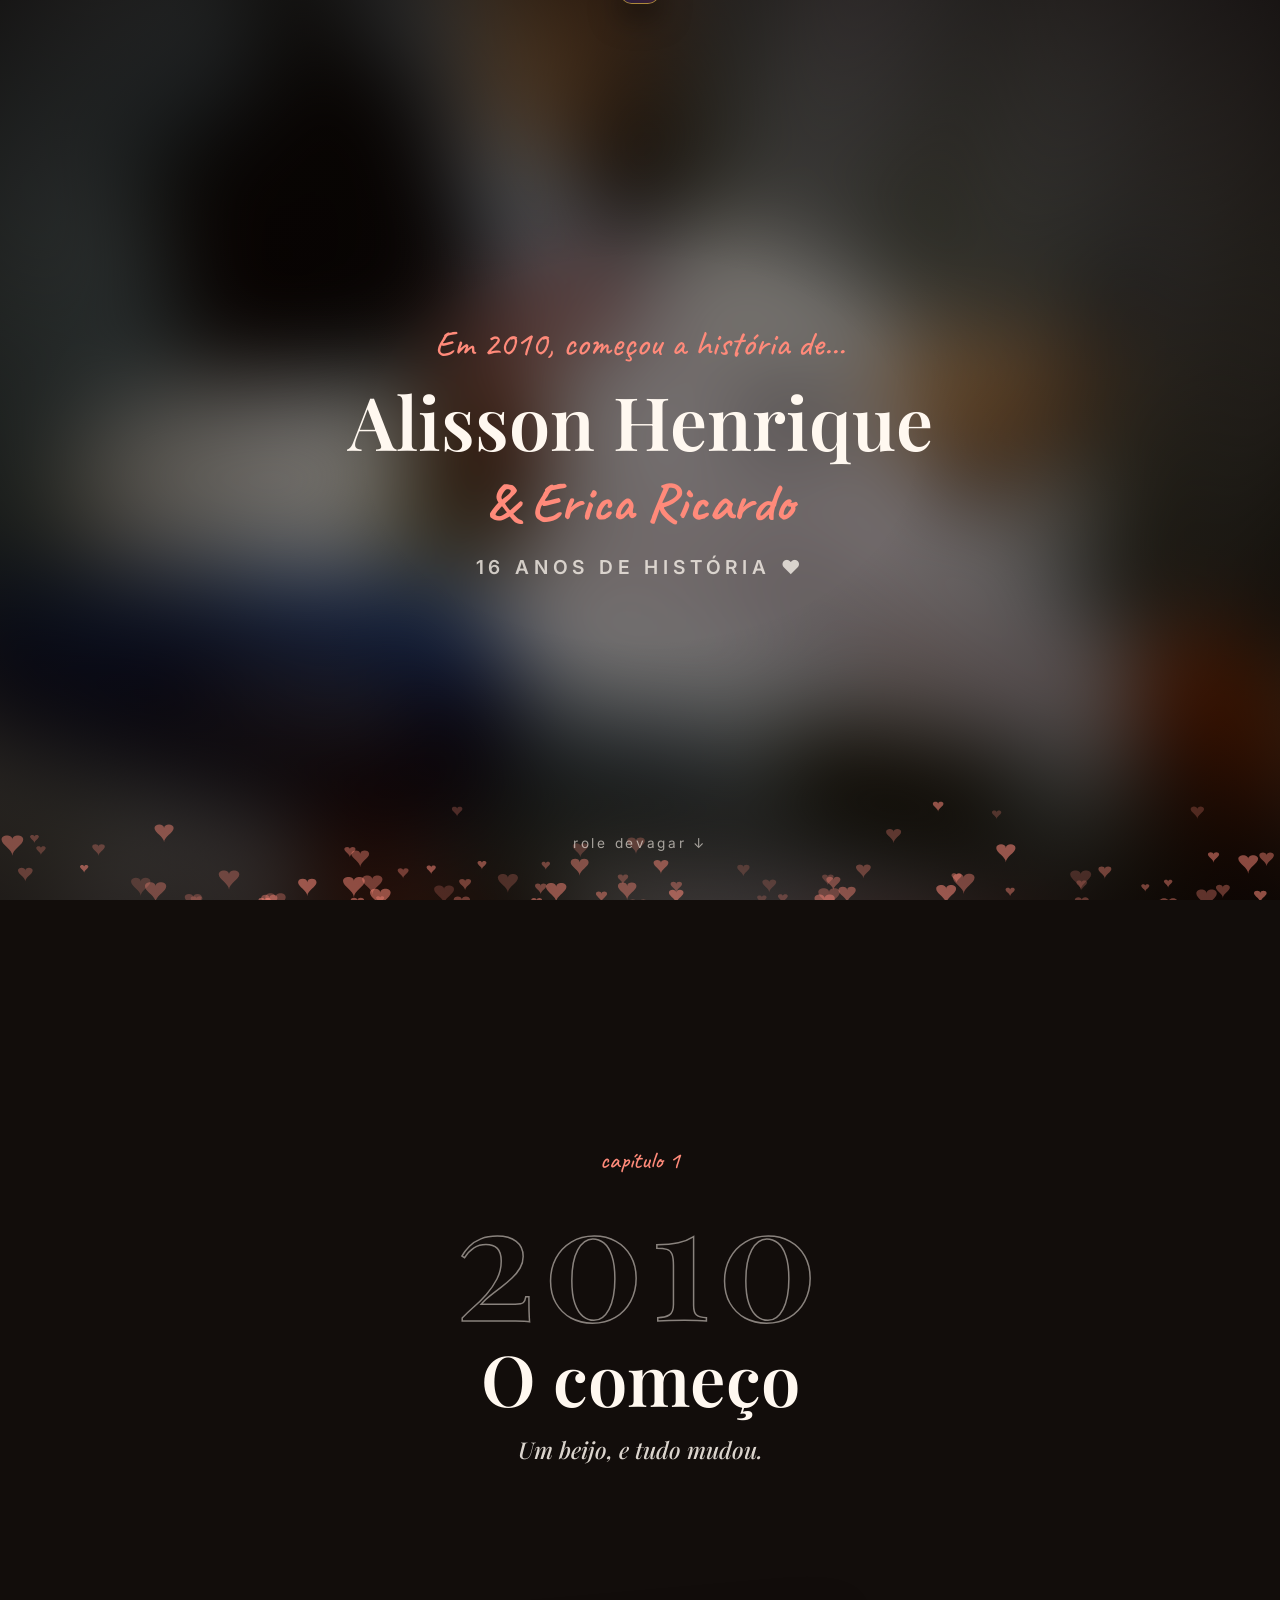
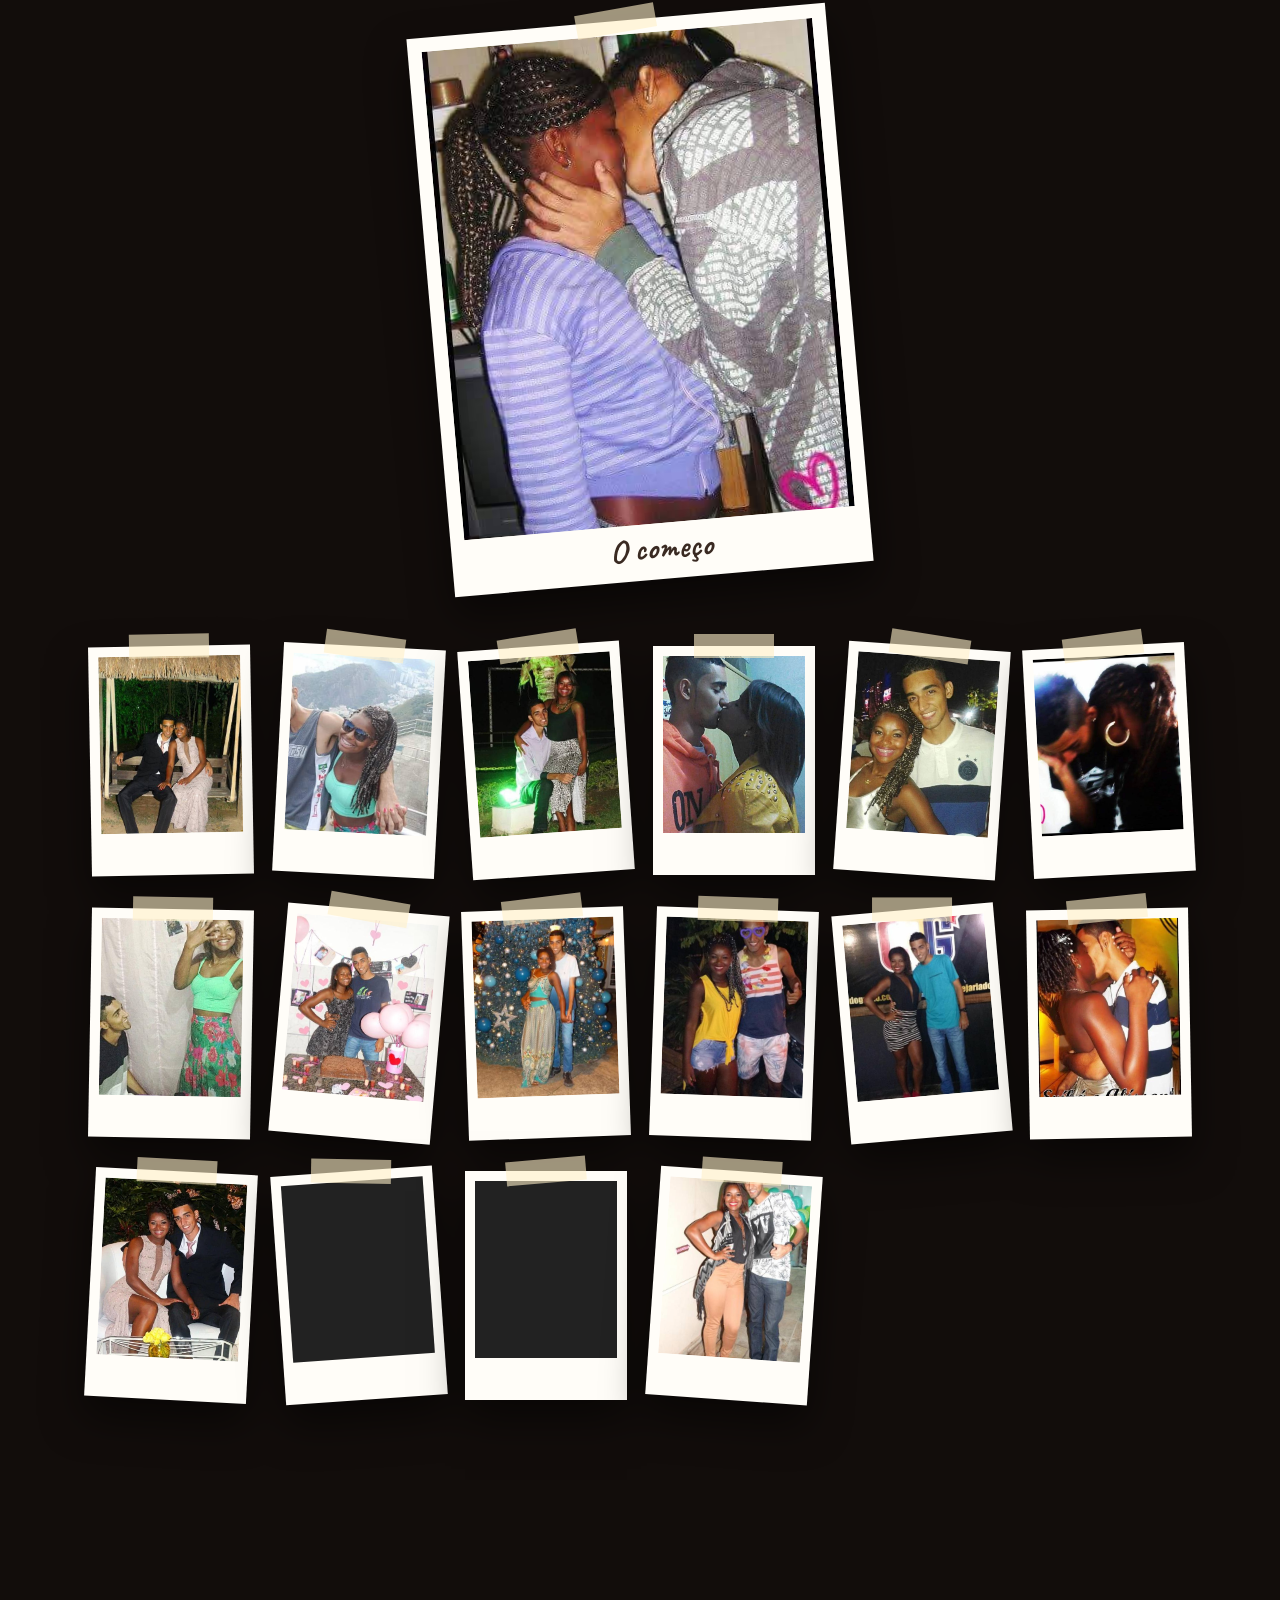
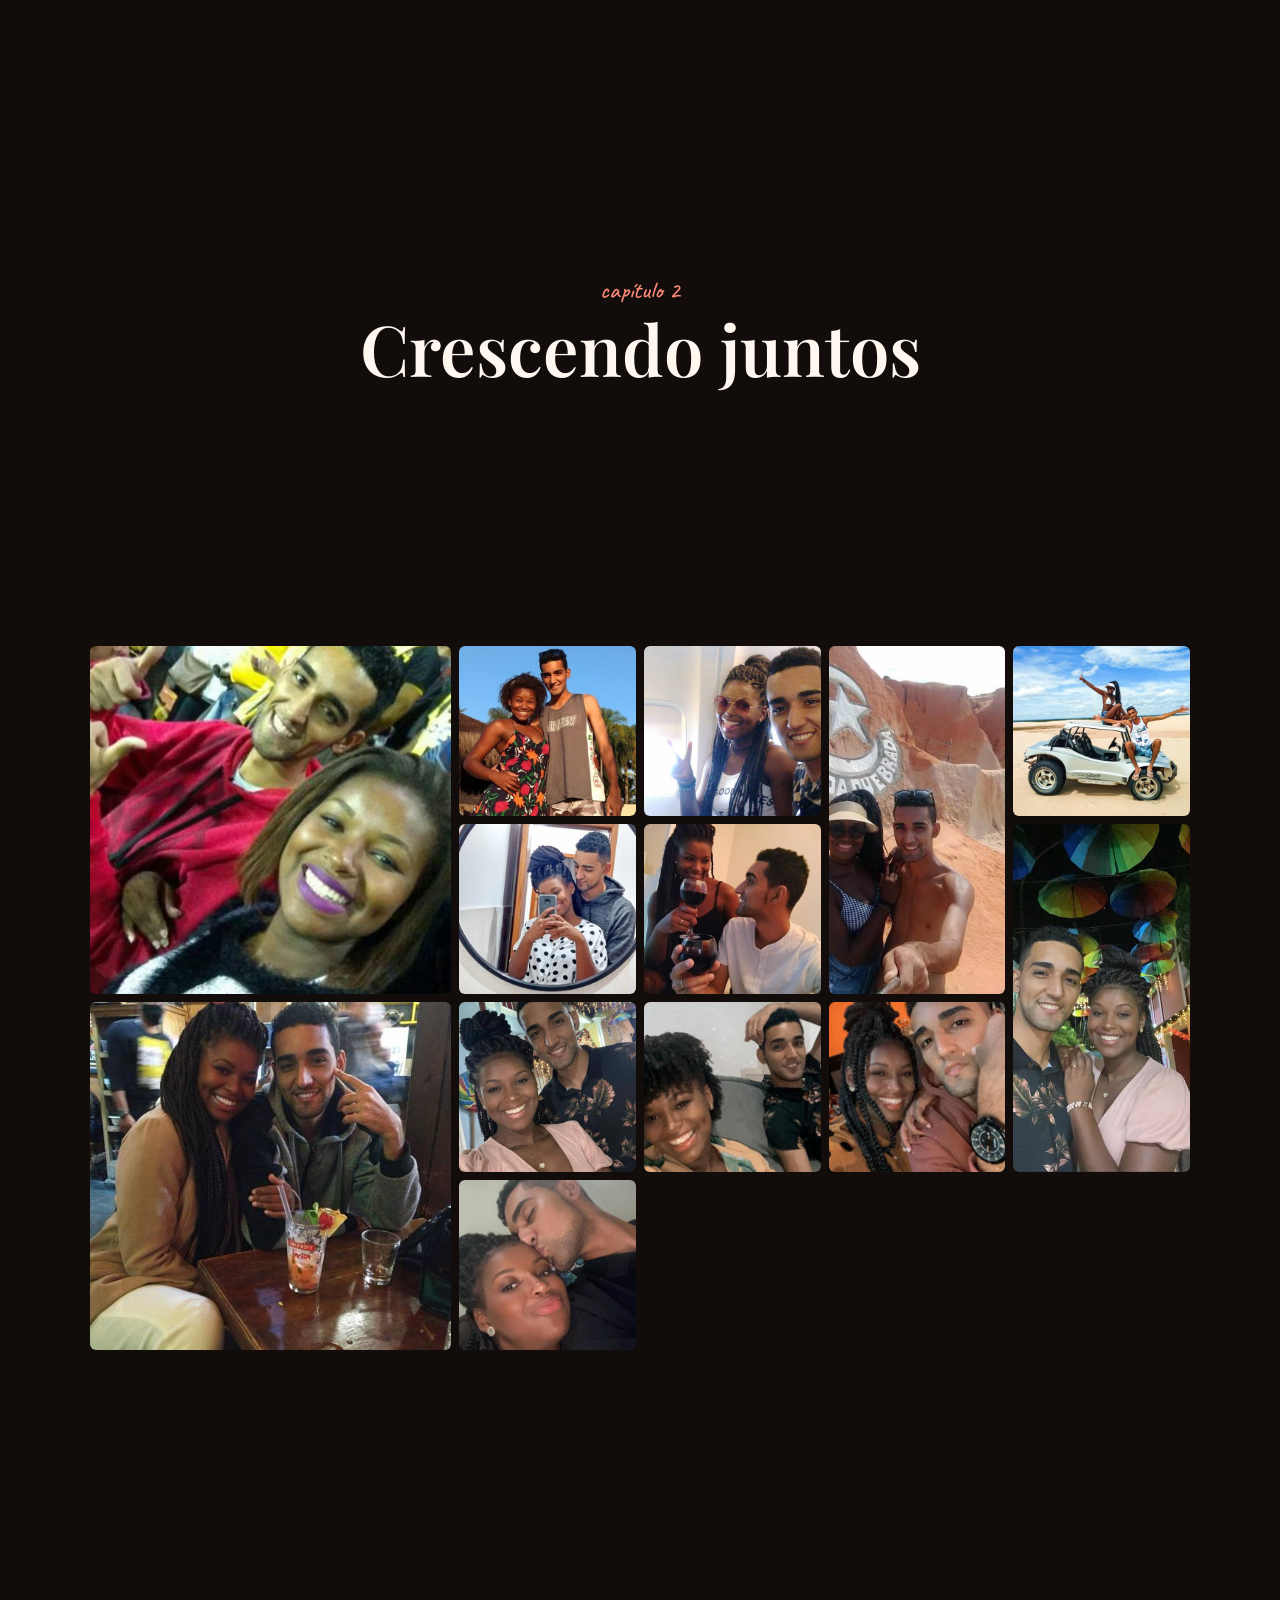
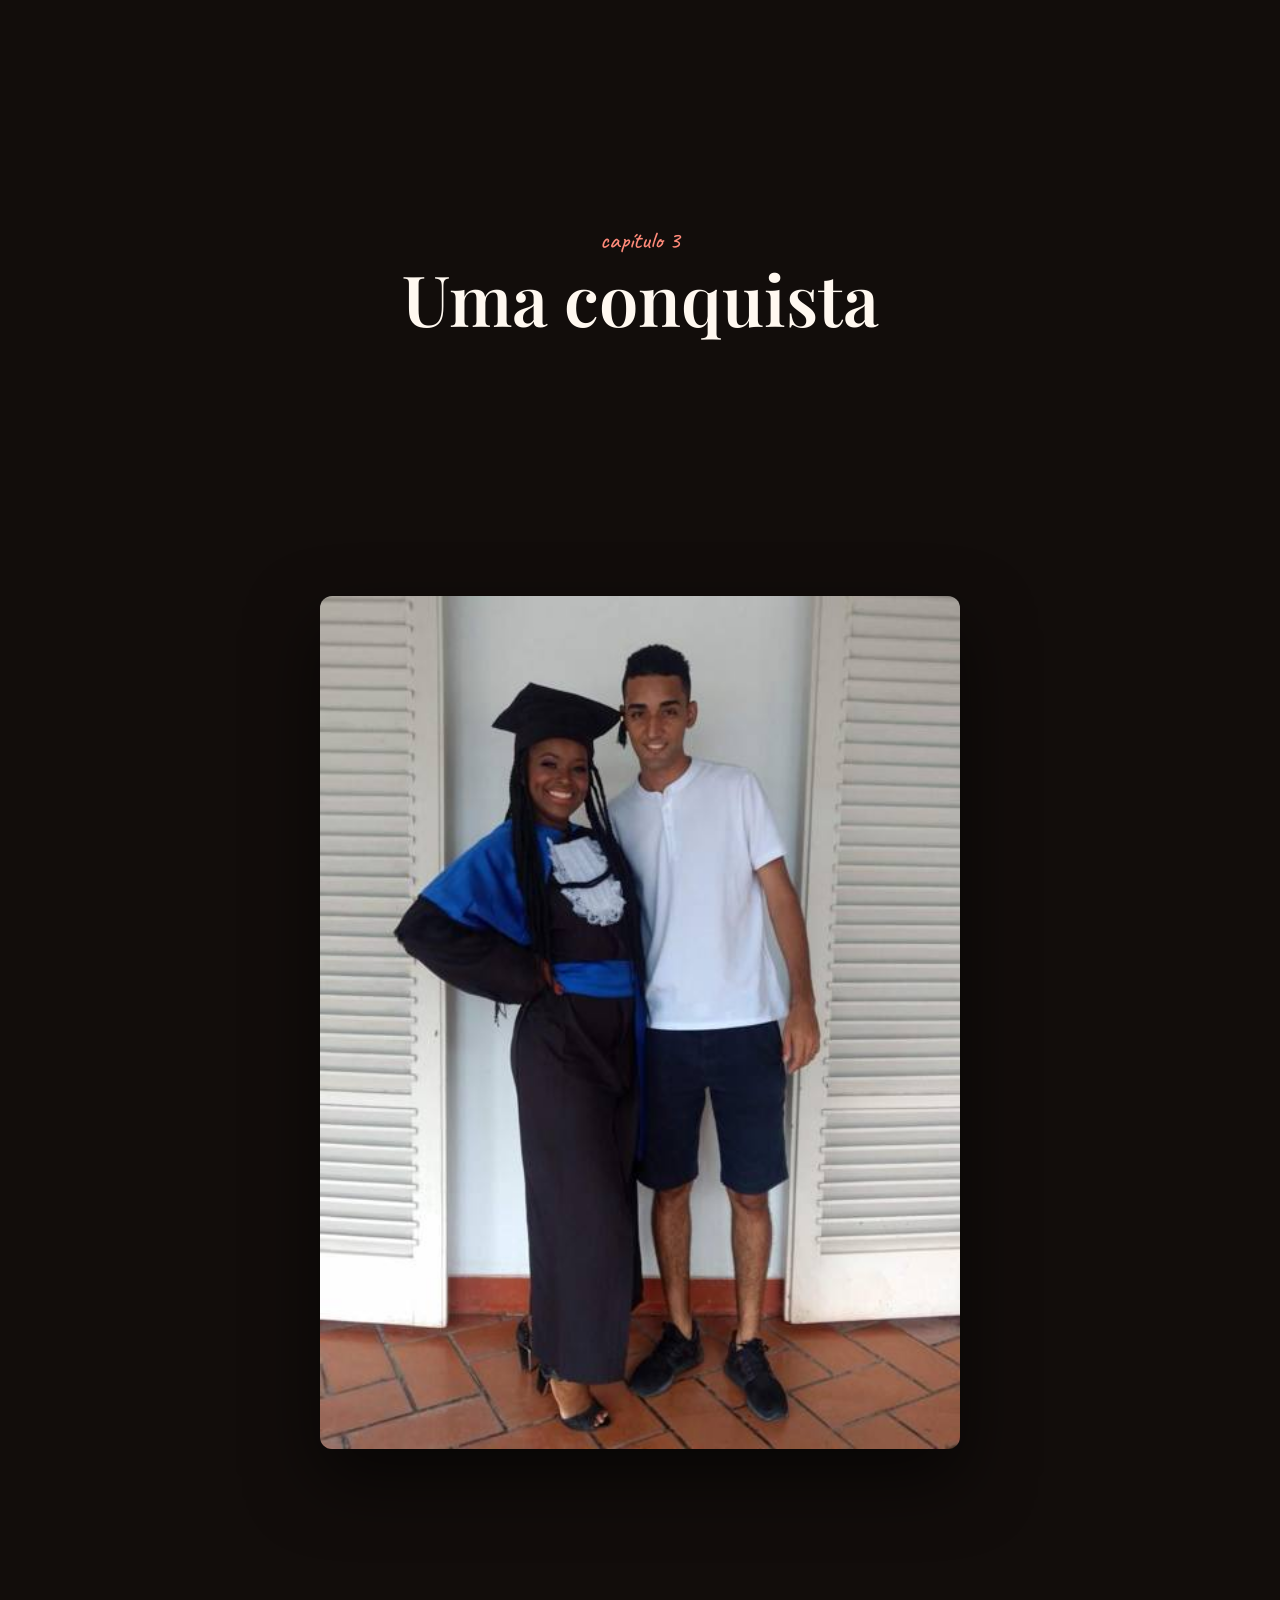
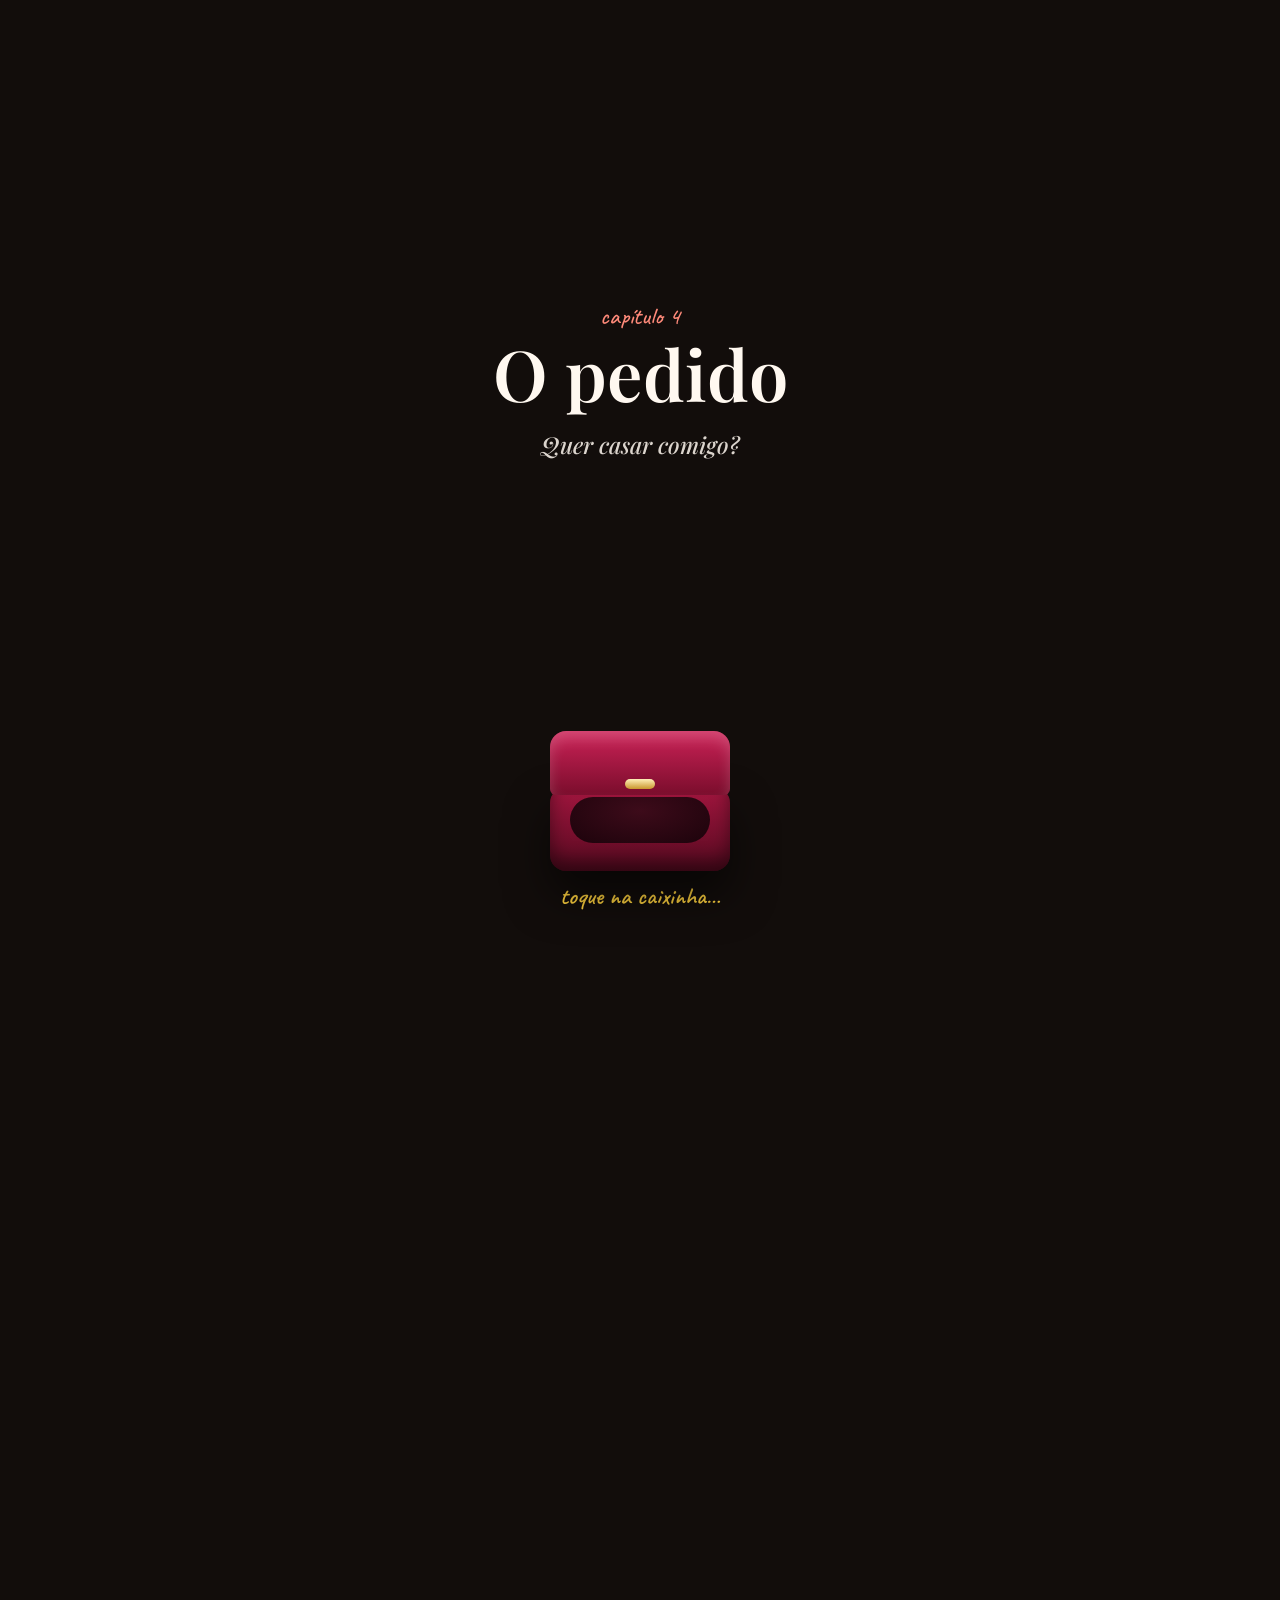
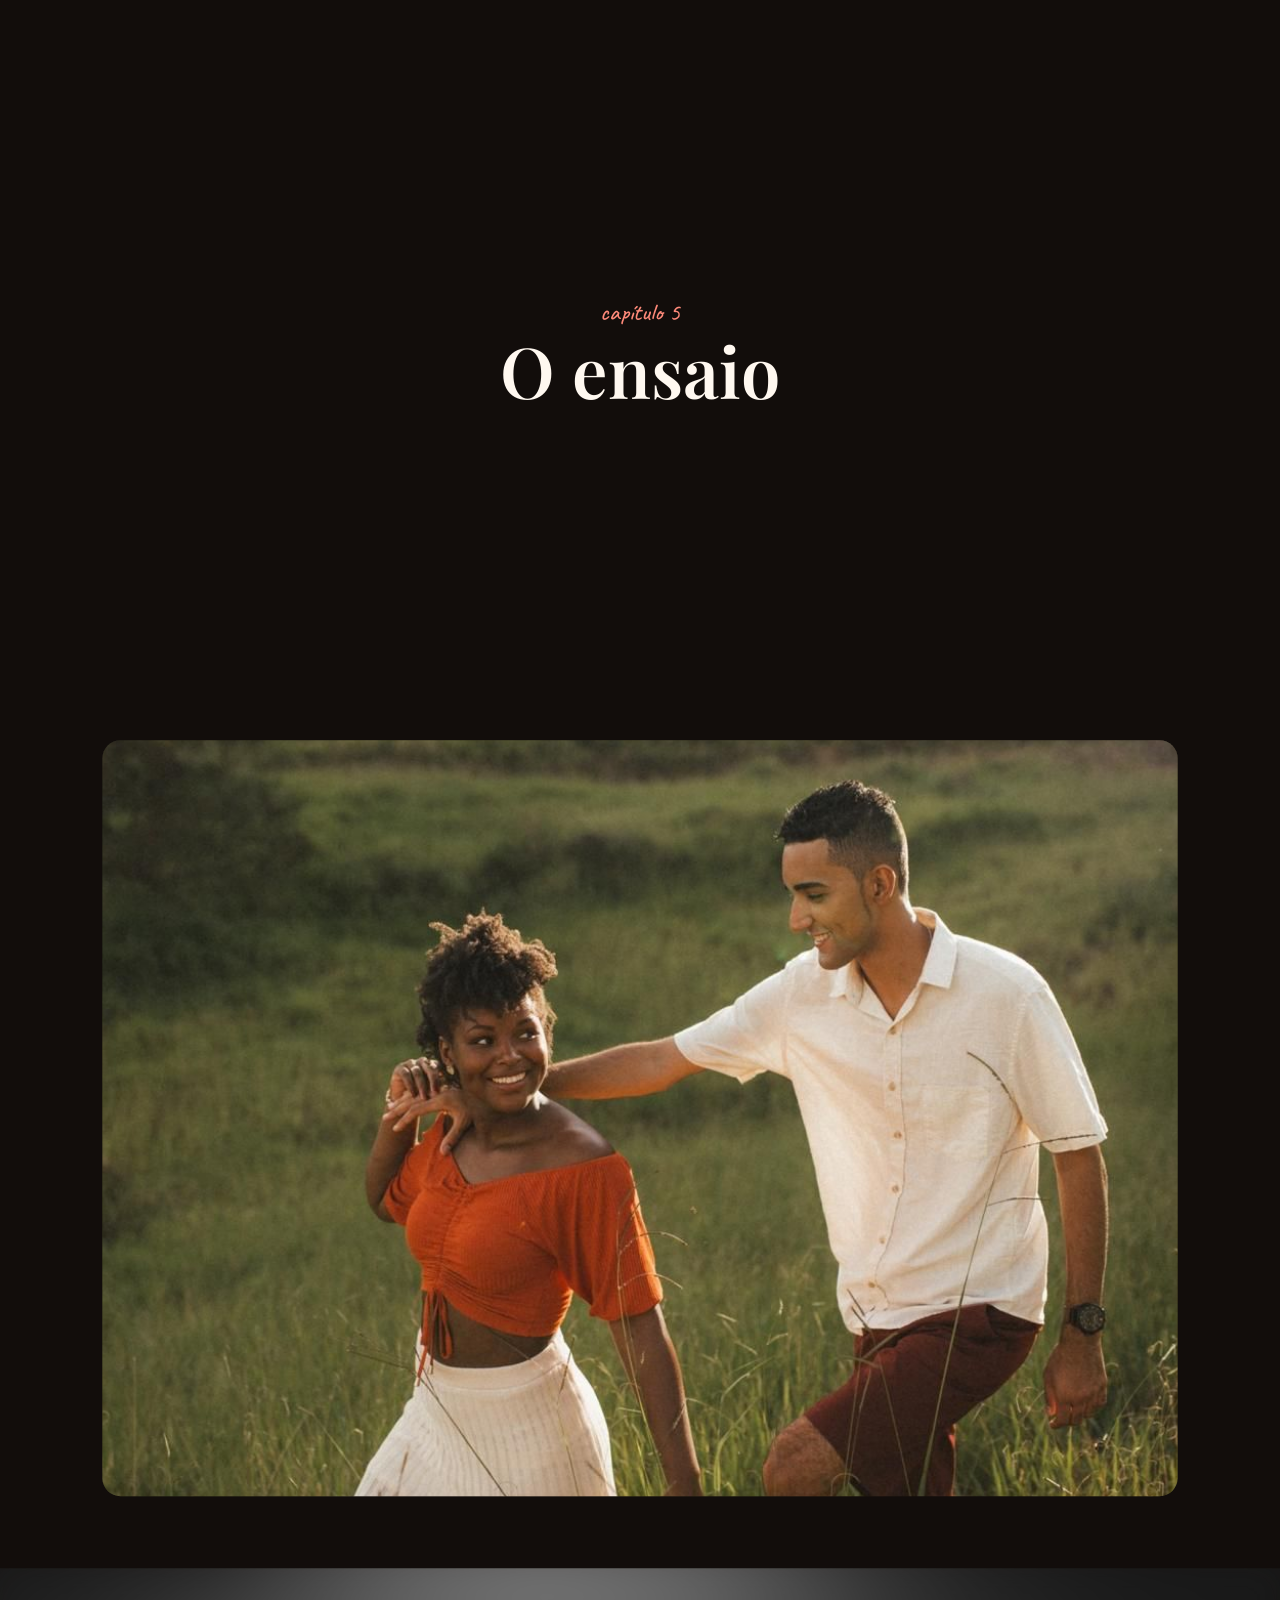
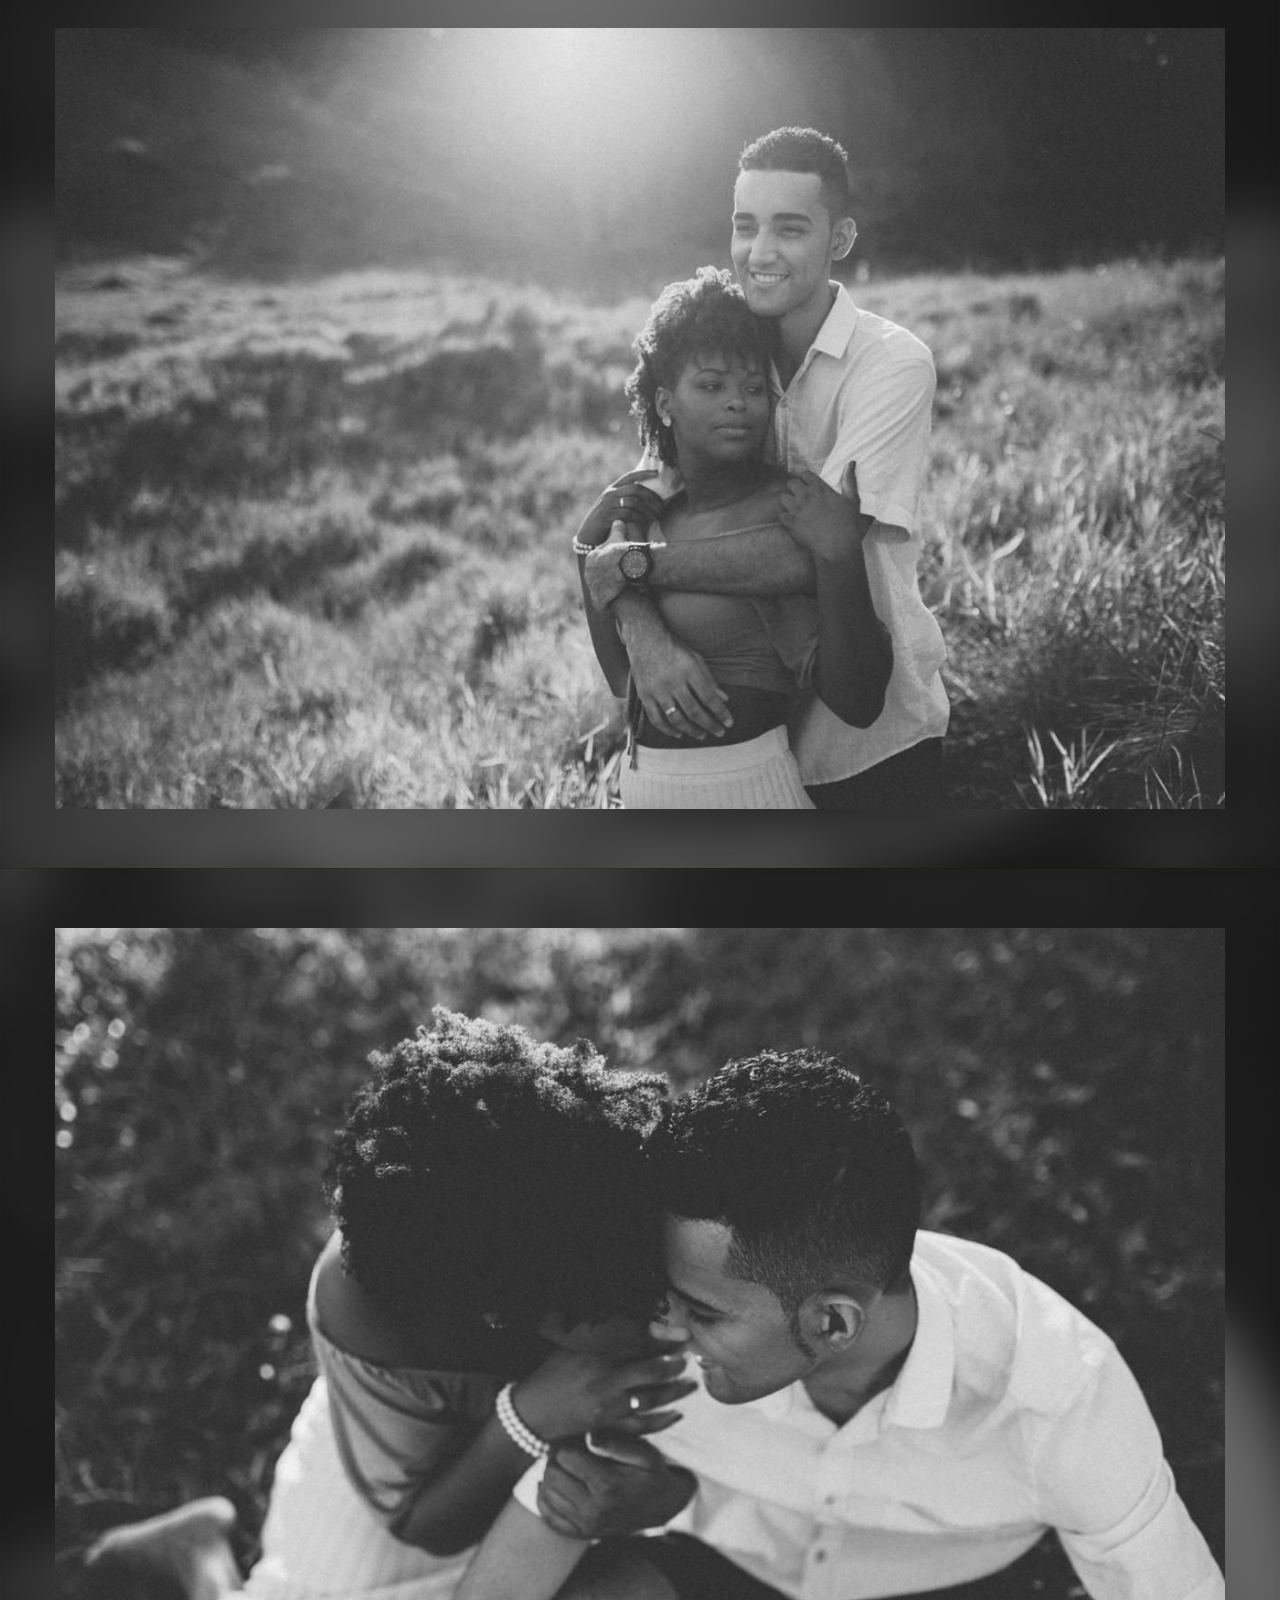
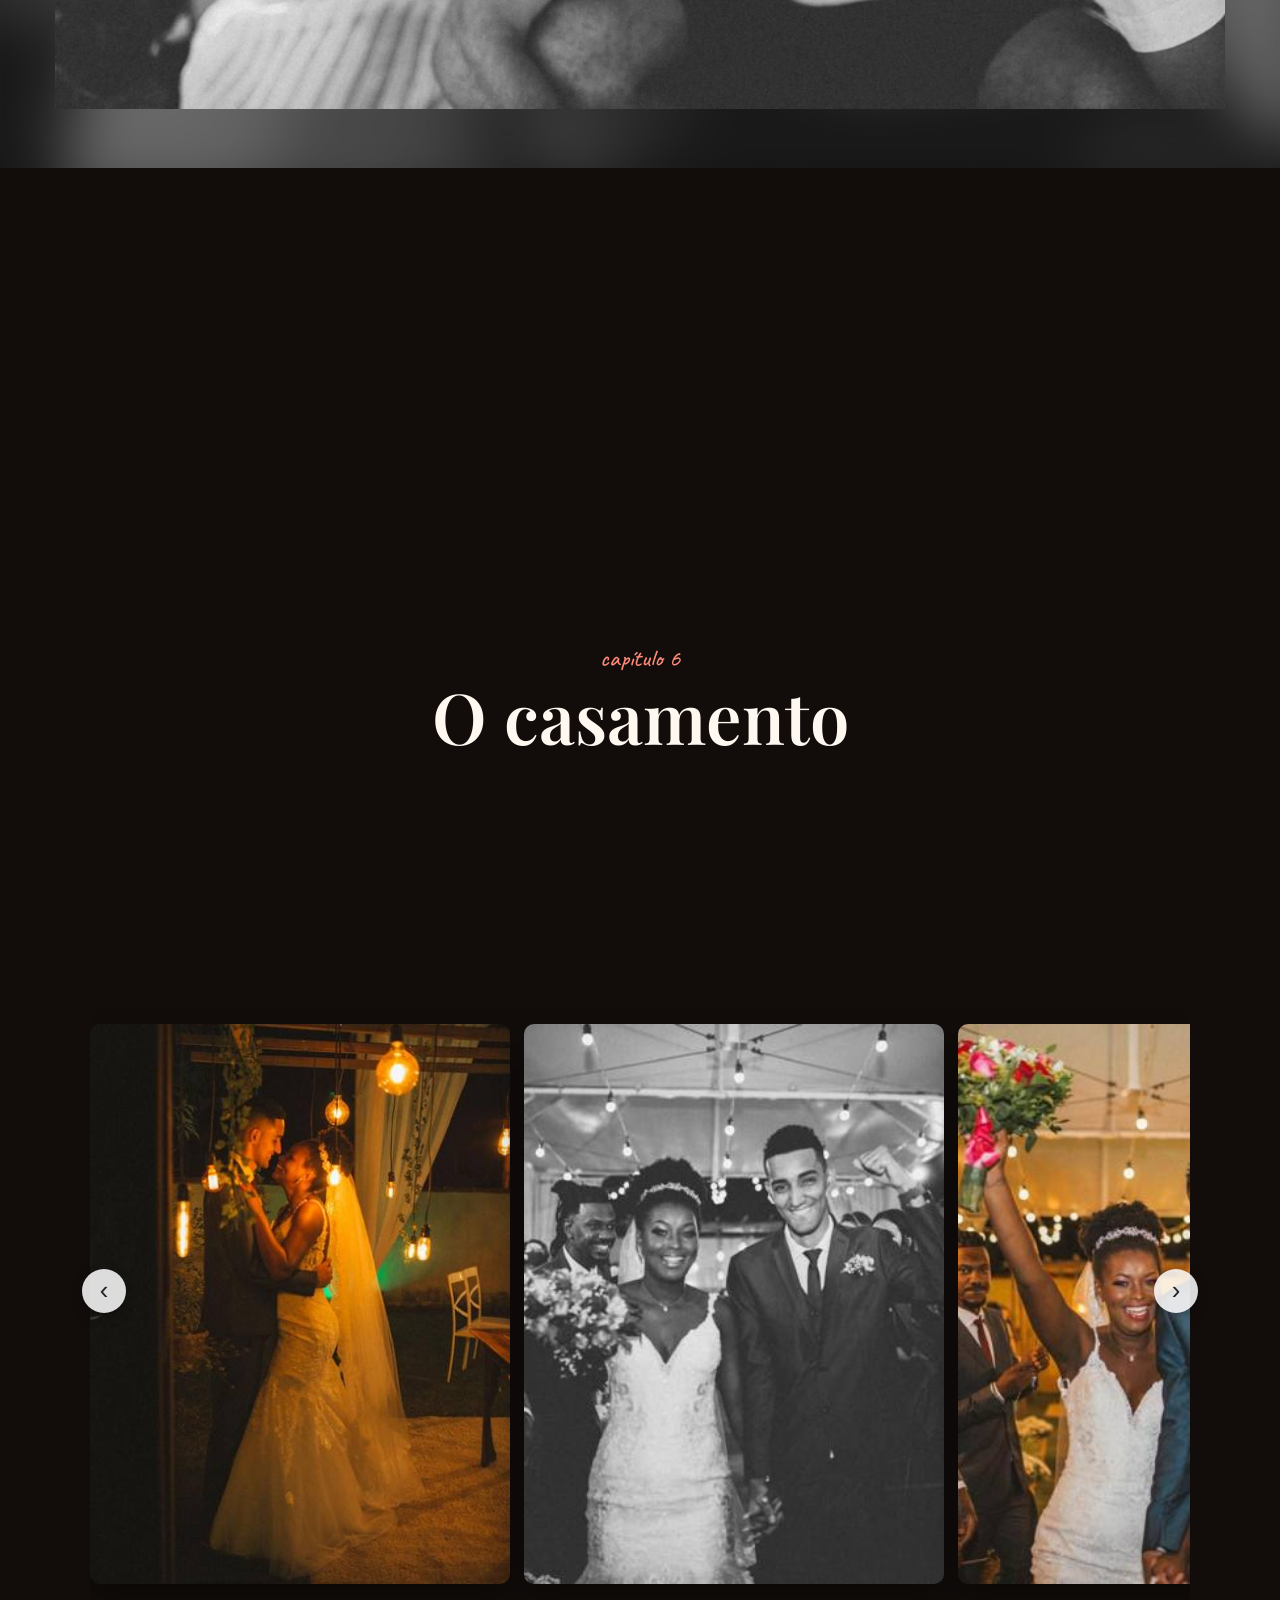
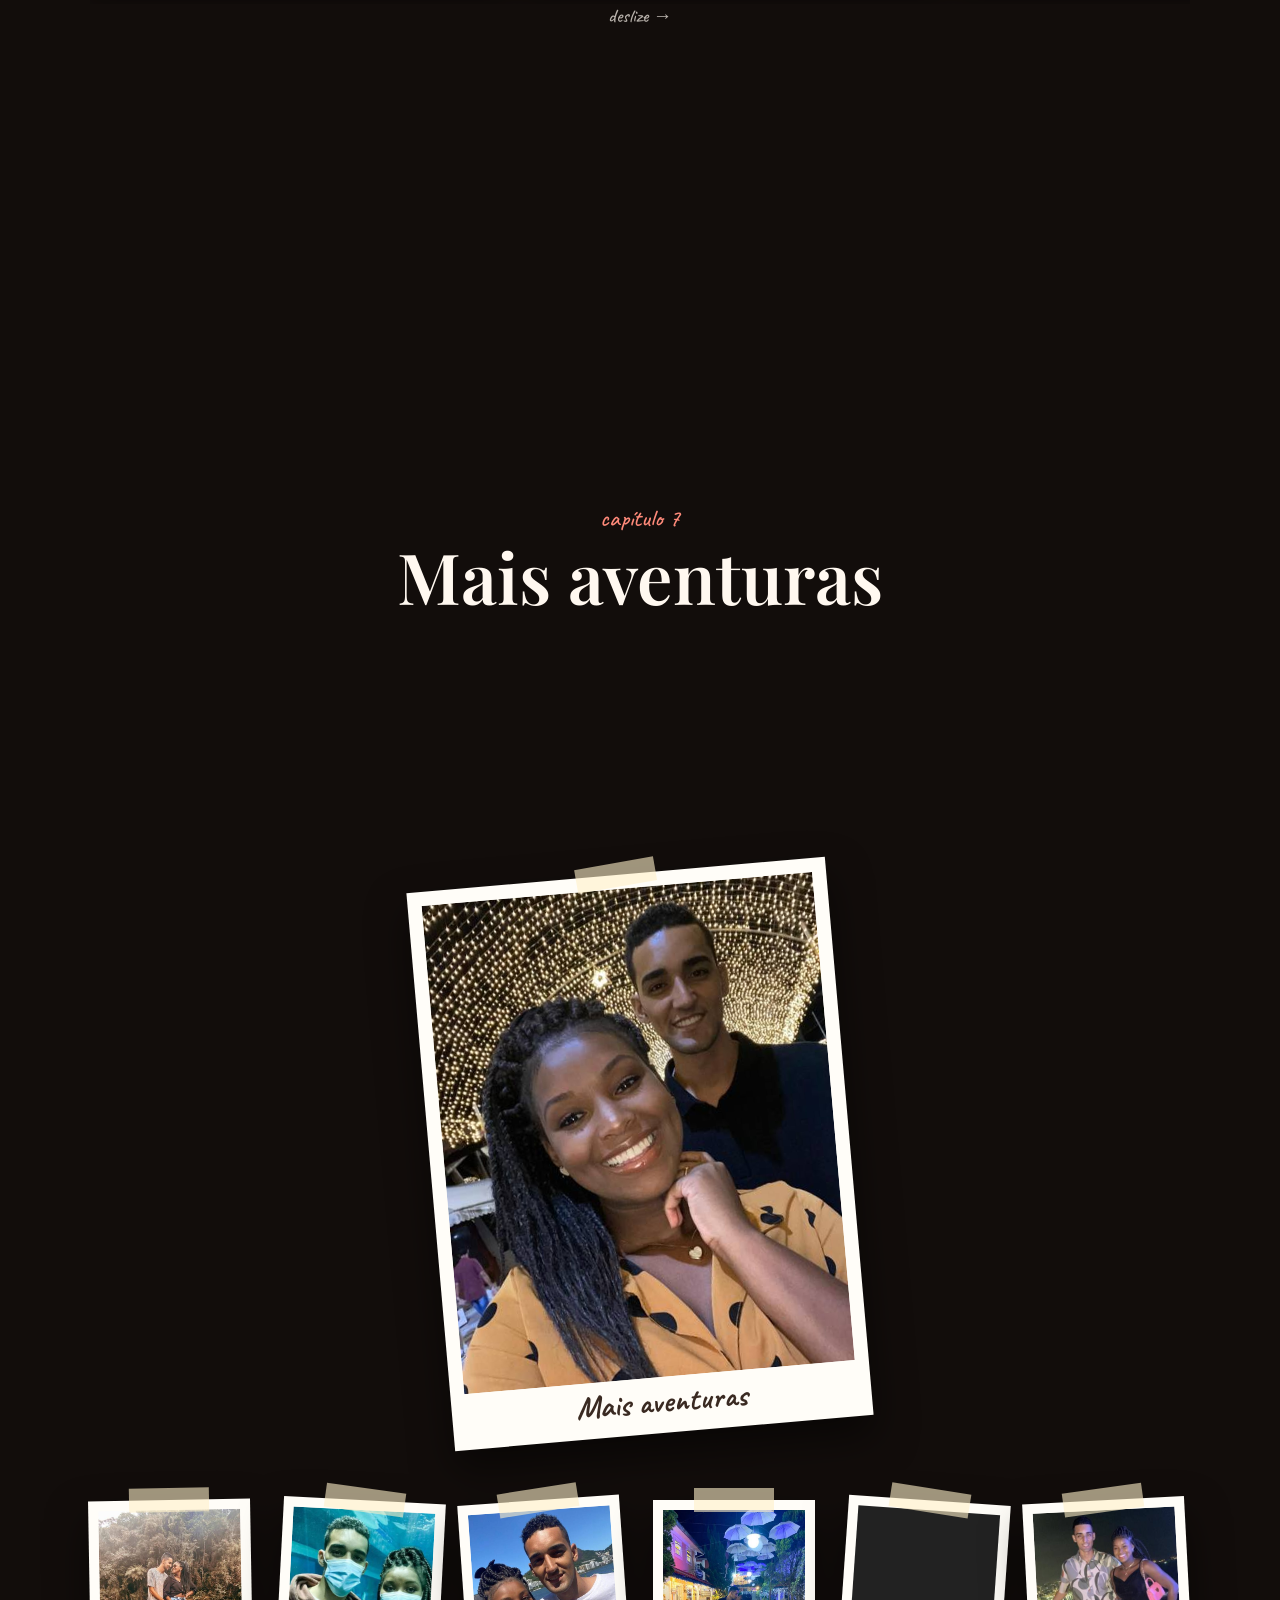
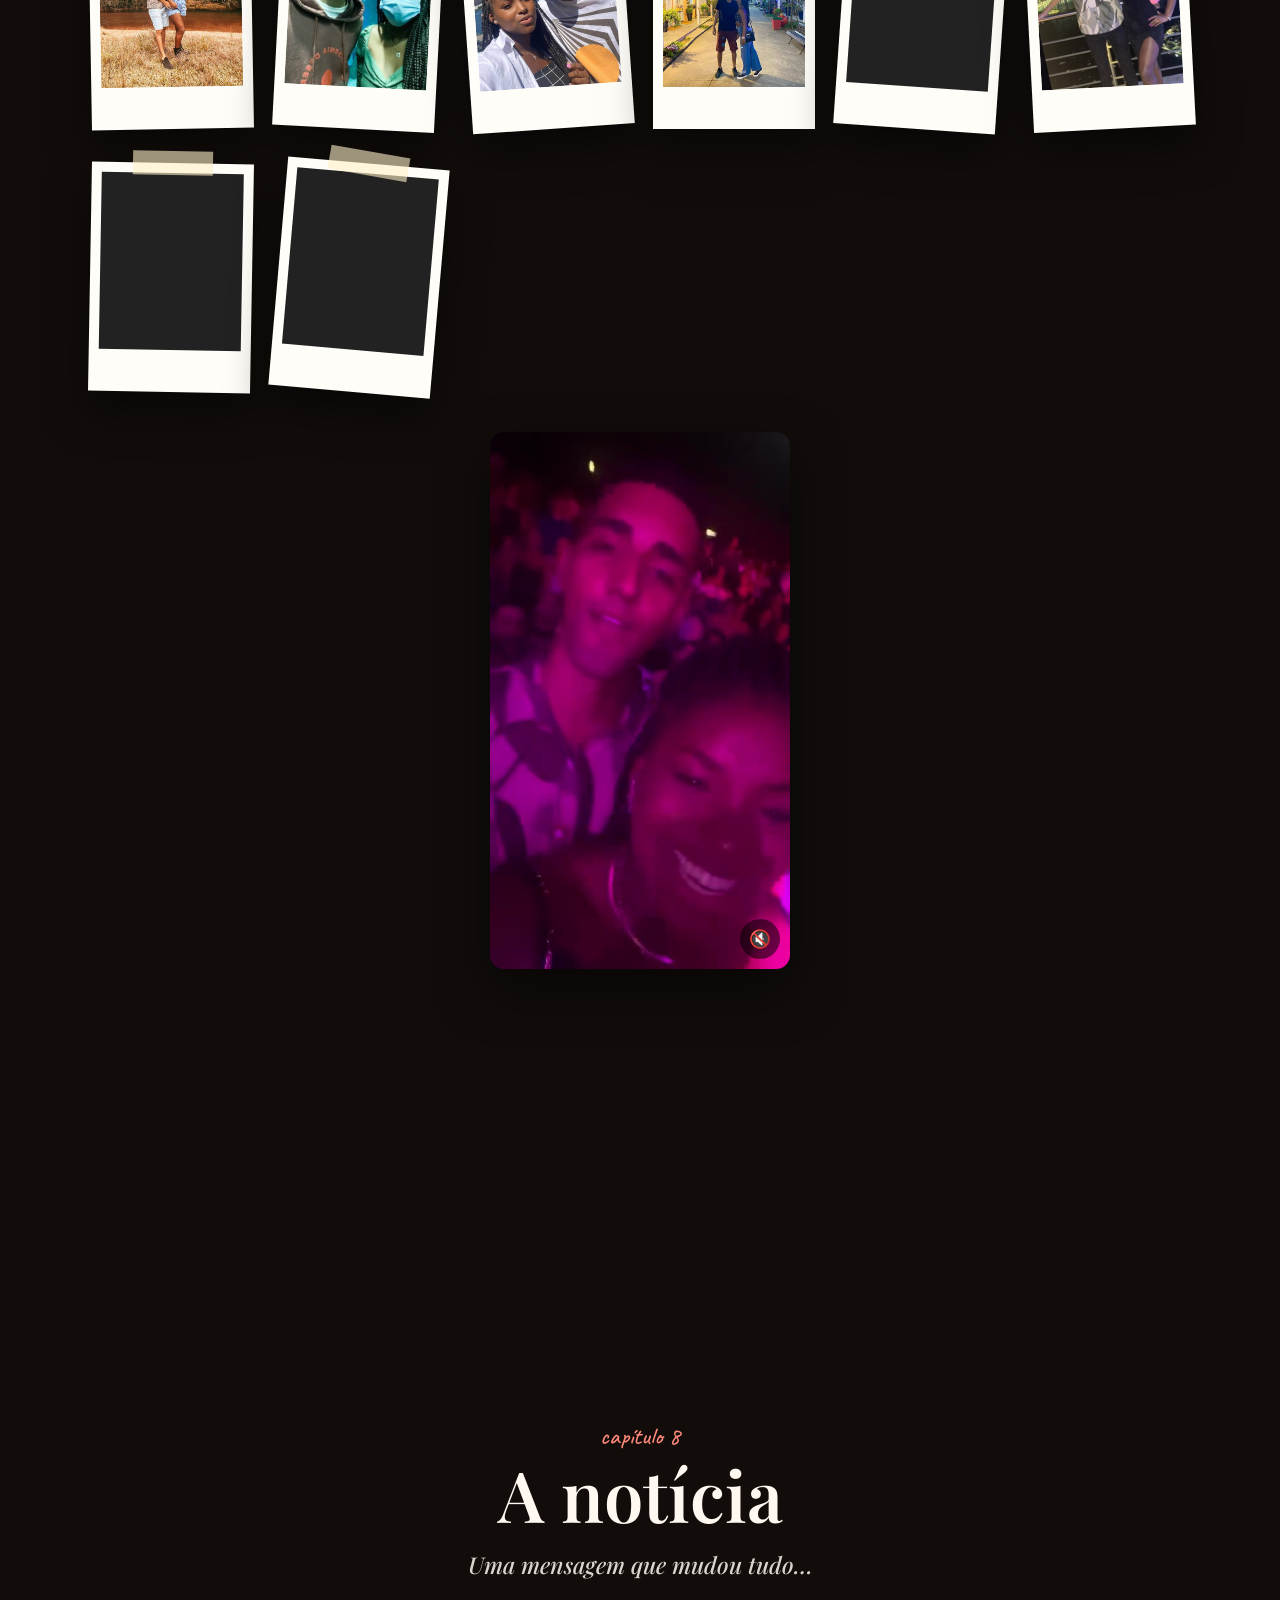
==== commit 8bd878d2: "Mural interativo 'Nossas conquistas' com troféus para desbloquear Co-Authored-By: Claude Opus 5.5 <n" ====
--- a/index.html
+++ b/index.html
@@ -39,6 +39,16 @@
 </header>
 
 <main id="historia"></main>
+
+<section id="conquistas" class="conquistas" aria-labelledby="conq-h">
+  <p class="num">capítulo especial</p>
+  <h2 id="conq-h">Nossas conquistas</h2>
+  <p class="conq-sub">toque nos troféus para desbloquear 🏆</p>
+  <div class="conq-progresso" aria-live="polite"><span class="conq-barra"><i></i></span><b id="conq-cont">0</b> de <b id="conq-total">0</b></div>
+  <div class="conq-grade" id="conq-grade"></div>
+  <p class="conq-final" id="conq-final">Juntos, conquistamos tudo isso ❤️</p>
+</section>
+<div class="toast" id="toast" role="status" aria-live="polite"></div>
 
 <section id="aniversario" class="aniversario" aria-label="Feliz aniversário">
   <canvas id="fogos" aria-hidden="true"></canvas>
--- a/estilo.css
+++ b/estilo.css
@@ -95,7 +95,7 @@
 .mini img{width:min(44vw,300px);aspect-ratio:4/5;height:auto;object-fit:cover;border-radius:10px;align-self:flex-start}
 
 /* vídeo */
-.videos{display:flex;flex-wrap:wrap;justify-content:center;gap:18px;margin-top:40px}
+.videos{display:flex;flex-wrap:wrap;justify-content:center;align-items:center;gap:18px;margin-top:40px}
 .video-box{width:min(300px,44vw);border-radius:14px;overflow:hidden;box-shadow:0 20px 50px rgba(0,0,0,.55);opacity:0;transform:translateY(40px);transition:1s ease}
 .video-box.vis{opacity:1;transform:none}
 .video{width:100%;display:block}
@@ -324,3 +324,48 @@
   .ad-box,.pedido-revela,.disse-sim,.raspa-msg{transition:none!important}
 }
 .aniversario:not(.liberado) .toque-fogos{visibility:hidden}
+
+/* ---------- nossas conquistas ---------- */
+.conquistas{position:relative;padding:12vh 16px 14vh;text-align:center}
+.conquistas h2{font:600 clamp(2.2rem,7vw,4.2rem)/1.1 "Playfair Display",serif;margin:.3rem 0 0}
+.conq-sub{font:600 1.5rem Caveat,cursive;color:#ffd23f;margin:.6rem 0 0}
+.conq-progresso{display:flex;align-items:center;justify-content:center;gap:.6rem;margin:1.2rem auto 0;font:500 .95rem Inter,sans-serif;color:rgba(255,248,240,.8)}
+.conq-barra{display:inline-block;width:min(200px,40vw);height:8px;border-radius:99px;background:rgba(255,255,255,.12);overflow:hidden}
+.conq-barra i{display:block;height:100%;width:0;background:linear-gradient(90deg,#ffd23f,#ff8fb1);transition:width .8s cubic-bezier(.2,.8,.2,1)}
+.conq-grade{display:grid;grid-template-columns:repeat(2,minmax(0,1fr));gap:16px;max-width:880px;margin:2rem auto 0}
+@media (min-width:860px){.conq-grade{grid-template-columns:repeat(4,minmax(0,1fr))}}
+.conq{position:relative;aspect-ratio:3/4;border:0;background:none;padding:0;cursor:pointer;perspective:1000px;-webkit-tap-highlight-color:transparent;
+  opacity:0;transform:translateY(40px) scale(.9);transition:opacity .7s ease var(--d),transform .9s cubic-bezier(.2,1.3,.4,1) var(--d)}
+.conq.vis{opacity:1;transform:none}
+.conq-in{position:absolute;inset:0;display:block;transform-style:preserve-3d;transition:transform 1s cubic-bezier(.3,1.35,.5,1)}
+.conq.on .conq-in{transform:rotateY(180deg)}
+.conq-frente,.conq-verso{position:absolute;inset:0;display:flex;border-radius:18px;overflow:hidden;backface-visibility:hidden;-webkit-backface-visibility:hidden}
+.conq-frente{flex-direction:column;align-items:center;justify-content:center;gap:.5rem;padding:1rem;
+  background:linear-gradient(150deg,#2b1d3d,#15101d);border:2px solid rgba(255,210,63,.45);box-shadow:0 0 0 1px rgba(0,0,0,.4),0 18px 40px rgba(0,0,0,.5),inset 0 0 40px rgba(255,210,63,.08)}
+.conq-frente::after{content:"";position:absolute;inset:0;background:linear-gradient(110deg,transparent 35%,rgba(255,255,255,.14) 50%,transparent 65%);background-size:250% 100%;animation:brilho-card 3.2s ease-in-out infinite}
+.conq:nth-child(2) .conq-frente::after{animation-delay:.4s}.conq:nth-child(3) .conq-frente::after{animation-delay:.8s}.conq:nth-child(4) .conq-frente::after{animation-delay:1.2s}
+@keyframes brilho-card{0%{background-position:150% 0}60%,100%{background-position:-50% 0}}
+.conq-icone{font-size:clamp(2.6rem,9vw,3.4rem);filter:grayscale(.85) brightness(.75);transition:filter .3s}
+.conq:hover .conq-icone{filter:none}
+.conq-cadeado{font-size:1.1rem;opacity:.8}
+.conq-nome{font:600 clamp(1.05rem,3.4vw,1.25rem)/1.2 "Playfair Display",serif;color:#fff3d6}
+.conq-verso{transform:rotateY(180deg);background:#111;border:3px solid #ffd23f;box-shadow:0 0 30px rgba(255,210,63,.35),0 18px 40px rgba(0,0,0,.5)}
+.conq-verso img{position:absolute;inset:0;width:100%;height:100%;object-fit:cover}
+.conq-embreve{margin:auto;white-space:pre-line;font:600 1.4rem/1.3 Caveat,cursive;color:#ffd23f;padding-bottom:3rem}
+.conq-faixa{position:absolute;left:0;right:0;bottom:0;display:flex;flex-direction:column;gap:.1rem;padding:2.2rem .7rem .8rem;text-align:center;
+  background:linear-gradient(transparent,rgba(0,0,0,.85))}
+.conq-faixa strong{font:600 clamp(.95rem,3.2vw,1.15rem)/1.2 "Playfair Display",serif;color:#fff}
+.conq-faixa small{font:600 1.1rem Caveat,cursive;color:#ffd23f}
+.conq-final{font:400 clamp(2rem,7vw,3.4rem)/1.15 Lobster,cursive;margin:2.5rem auto 0;max-width:16em;
+  background:linear-gradient(90deg,#ffd23f,#ff8fb1,#ffd23f);background-size:200% 100%;-webkit-background-clip:text;background-clip:text;color:transparent;
+  opacity:0;transform:scale(.4);transition:opacity .6s ease,transform 1s cubic-bezier(.2,1.7,.4,1)}
+.conq-final.on{opacity:1;transform:none;animation:arcoiris 3s linear infinite}
+.toast{position:fixed;left:50%;top:14px;z-index:30;transform:translate(-50%,-140%);max-width:calc(100vw - 32px);padding:.7rem 1.2rem;border-radius:99px;
+  background:linear-gradient(90deg,#2b1d3d,#3a1f33);border:1px solid rgba(255,210,63,.6);color:#fff3d6;font:600 .95rem Inter,sans-serif;box-shadow:0 12px 30px rgba(0,0,0,.5);
+  transition:transform .5s cubic-bezier(.2,1.4,.4,1);pointer-events:none;white-space:nowrap;overflow:hidden;text-overflow:ellipsis}
+.toast.on{transform:translate(-50%,0)}
+@media (prefers-reduced-motion:reduce){
+  .conq,.conq-in,.conq-final,.toast{transition:none!important}
+  .conq{opacity:1;transform:none}
+  .conq-frente::after,.conq-final.on{animation:none!important}
+}
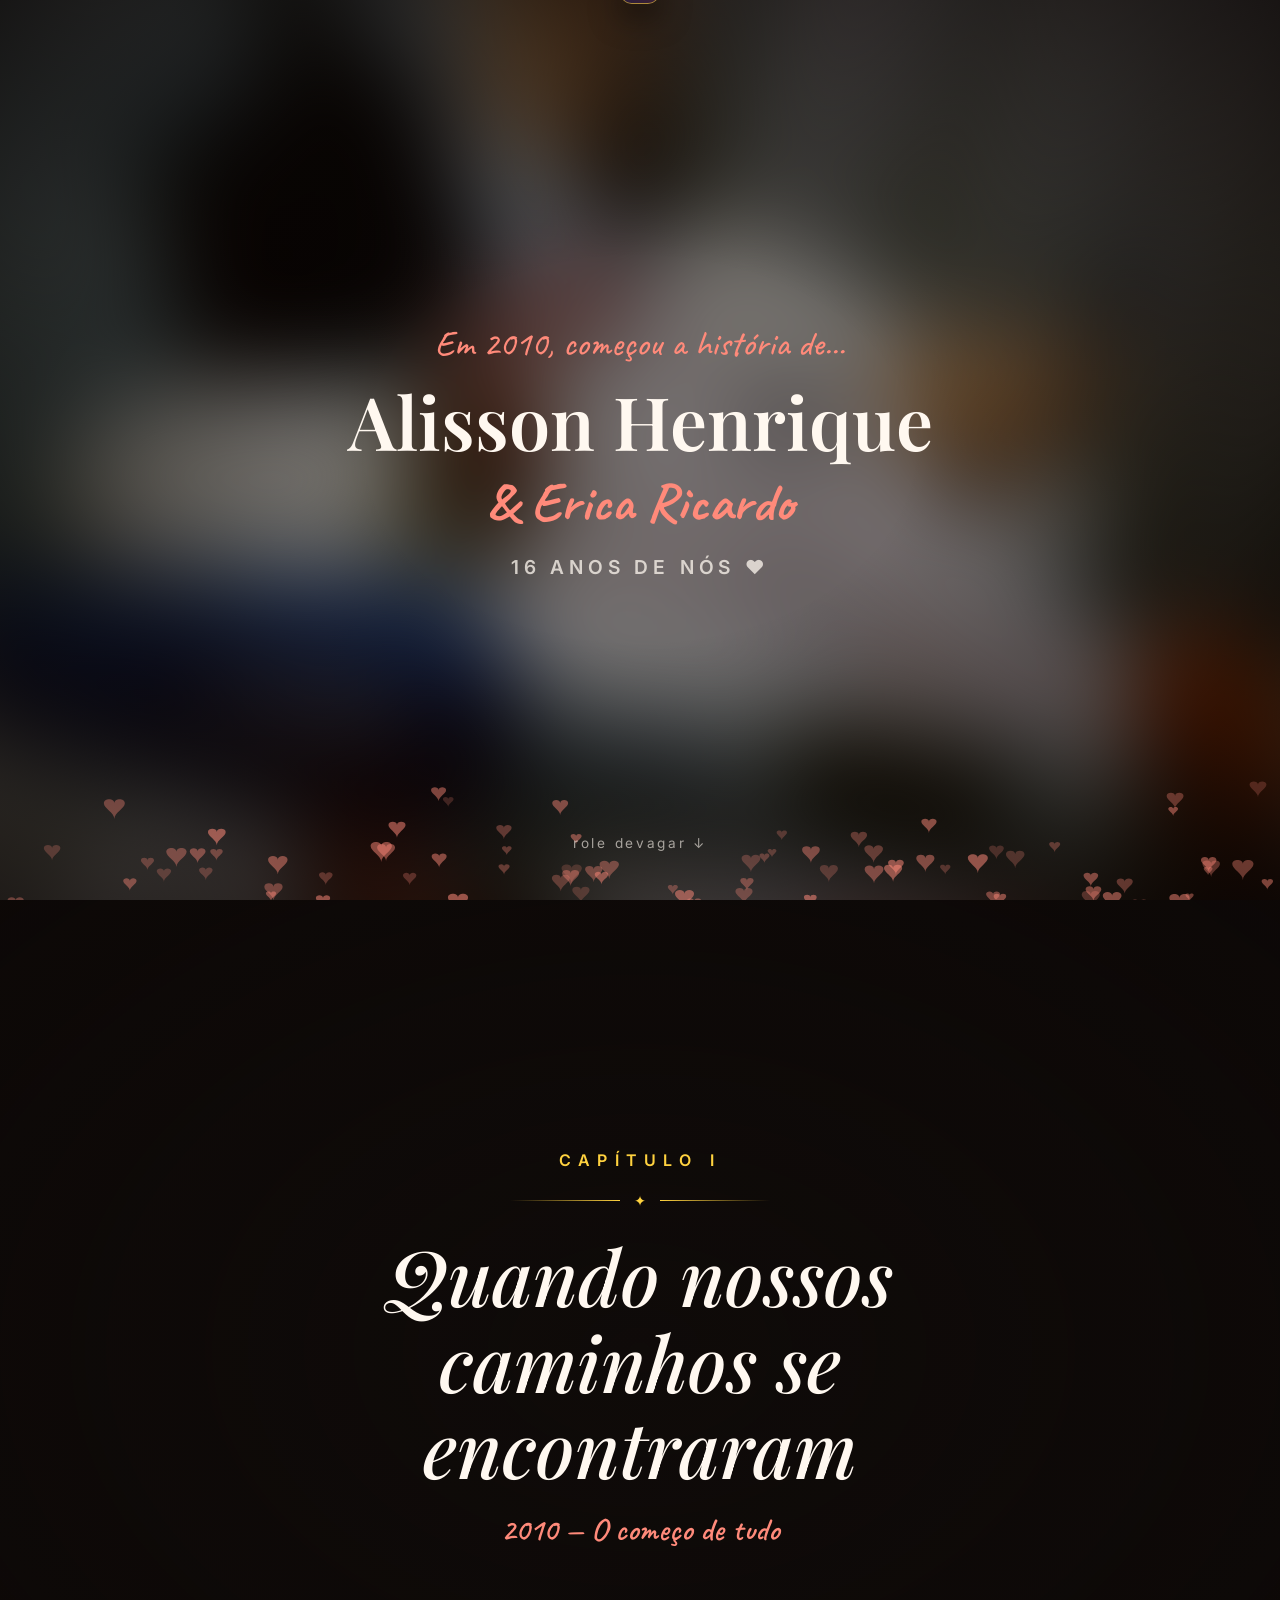
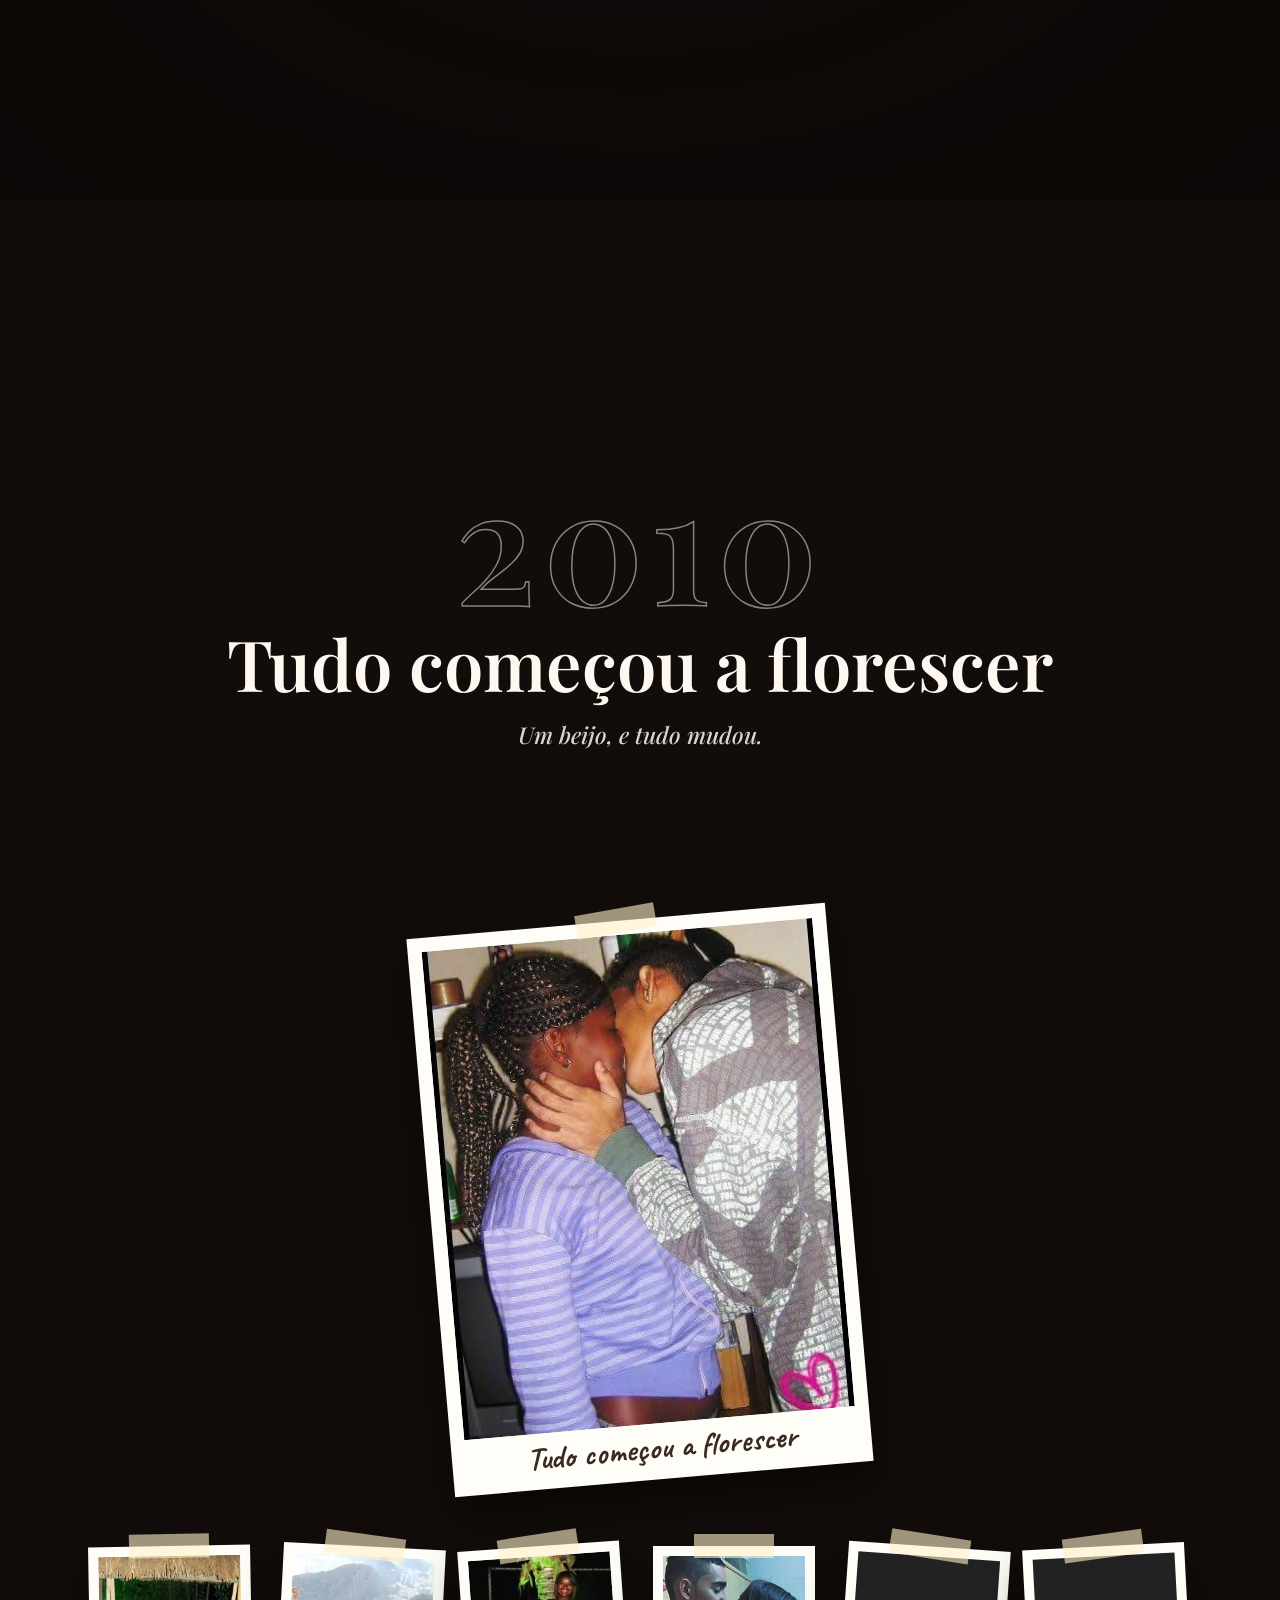
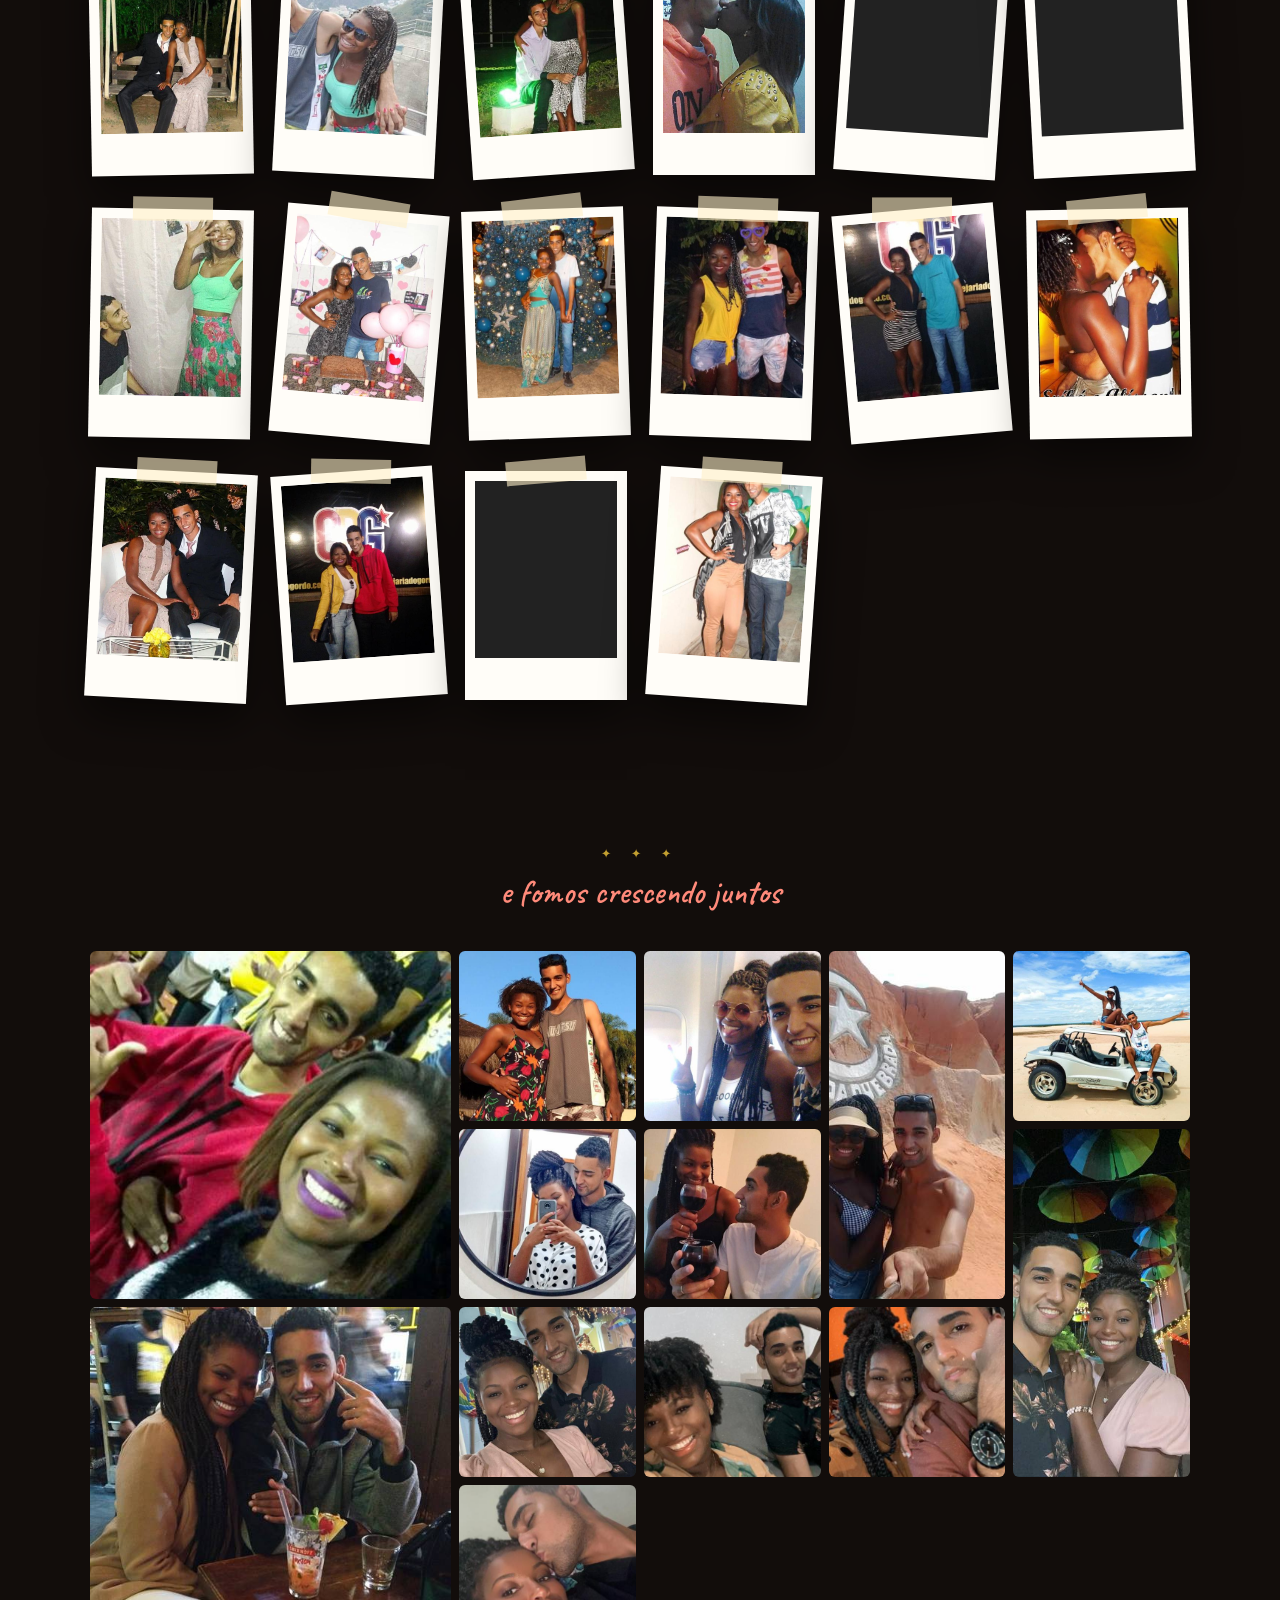
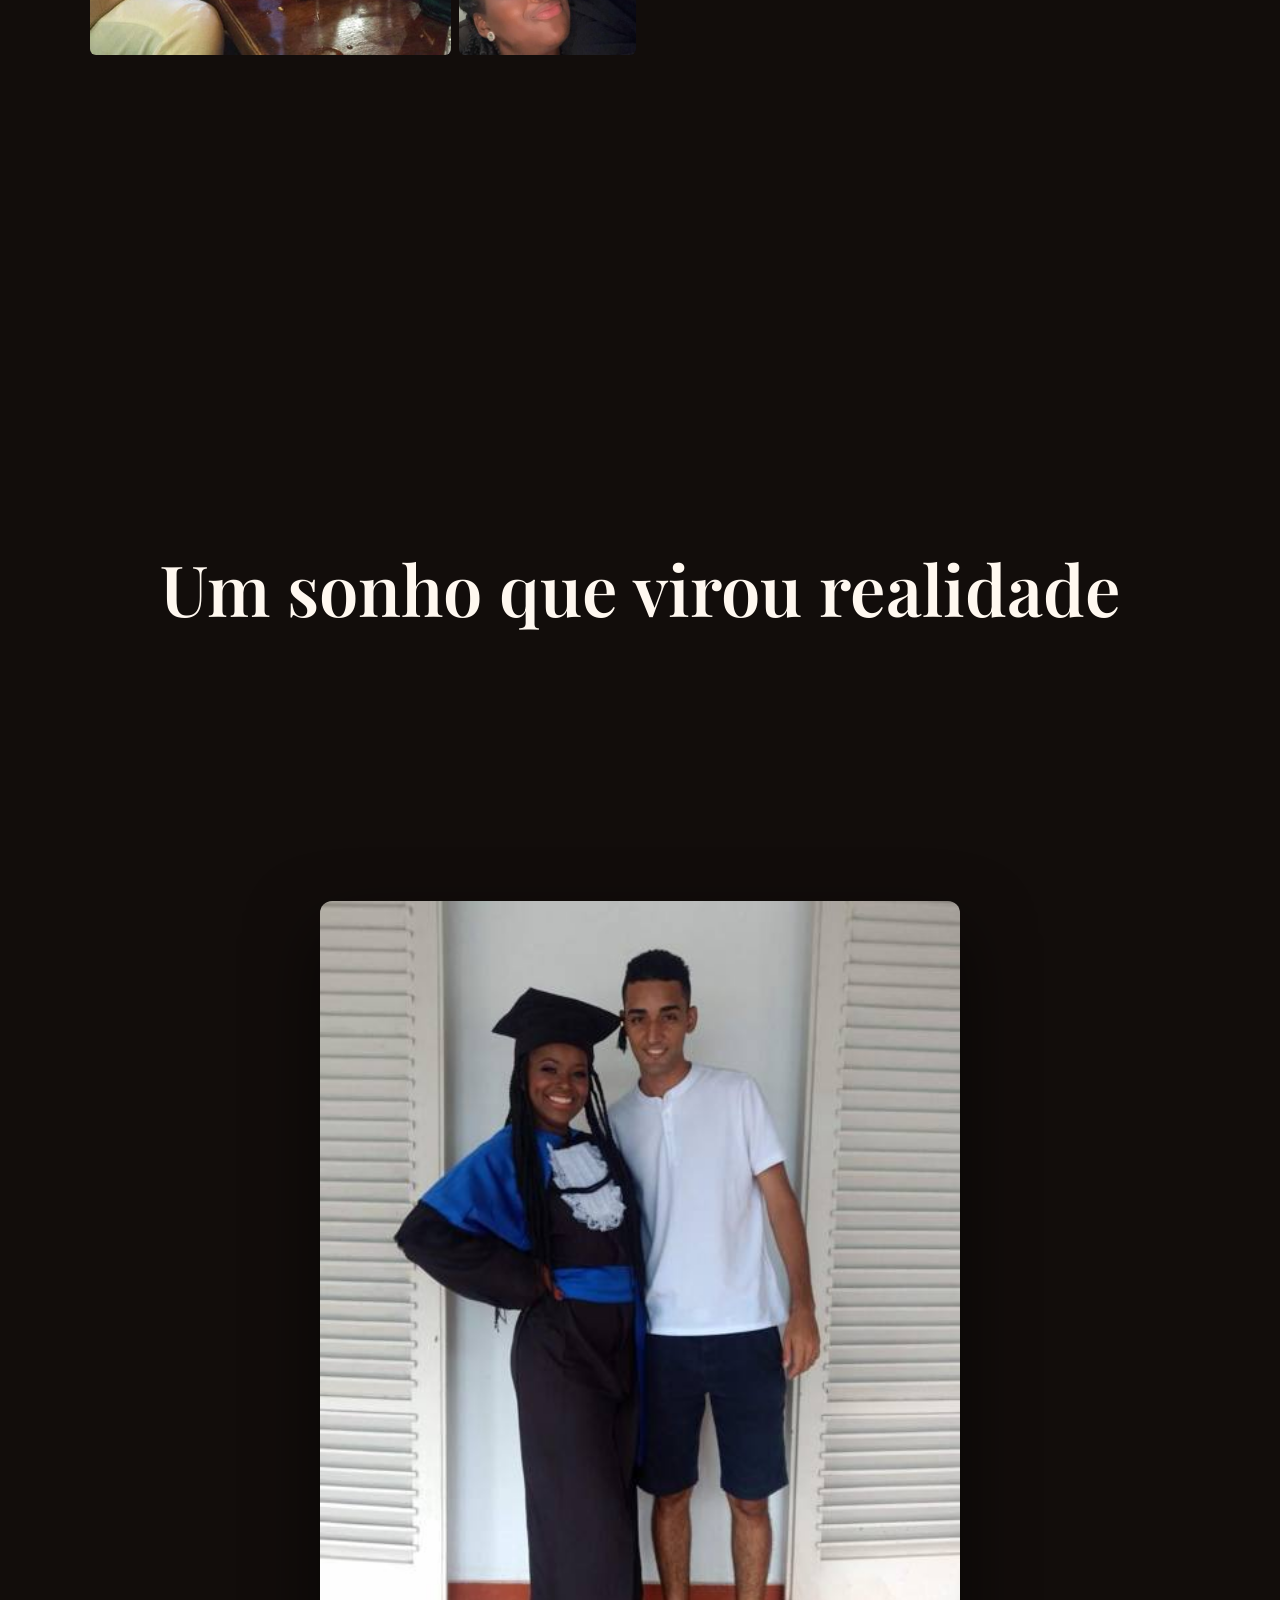
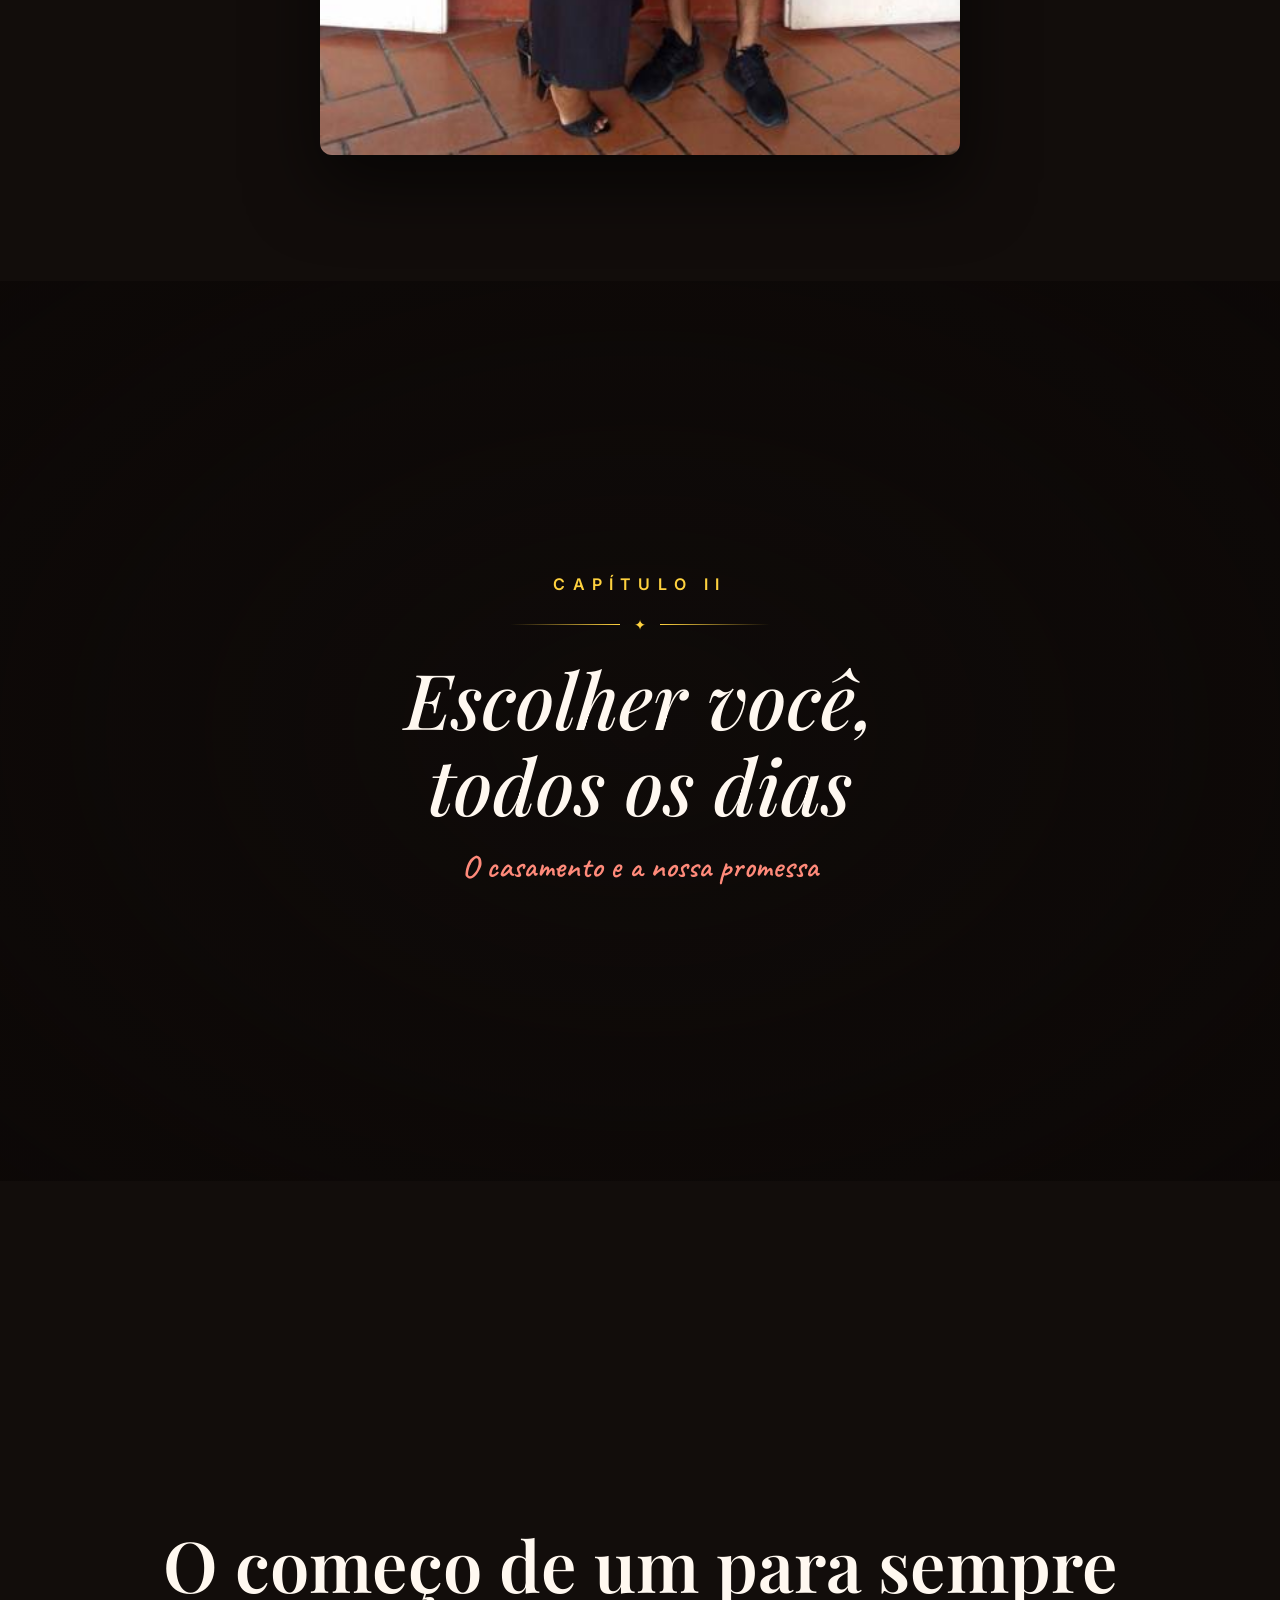
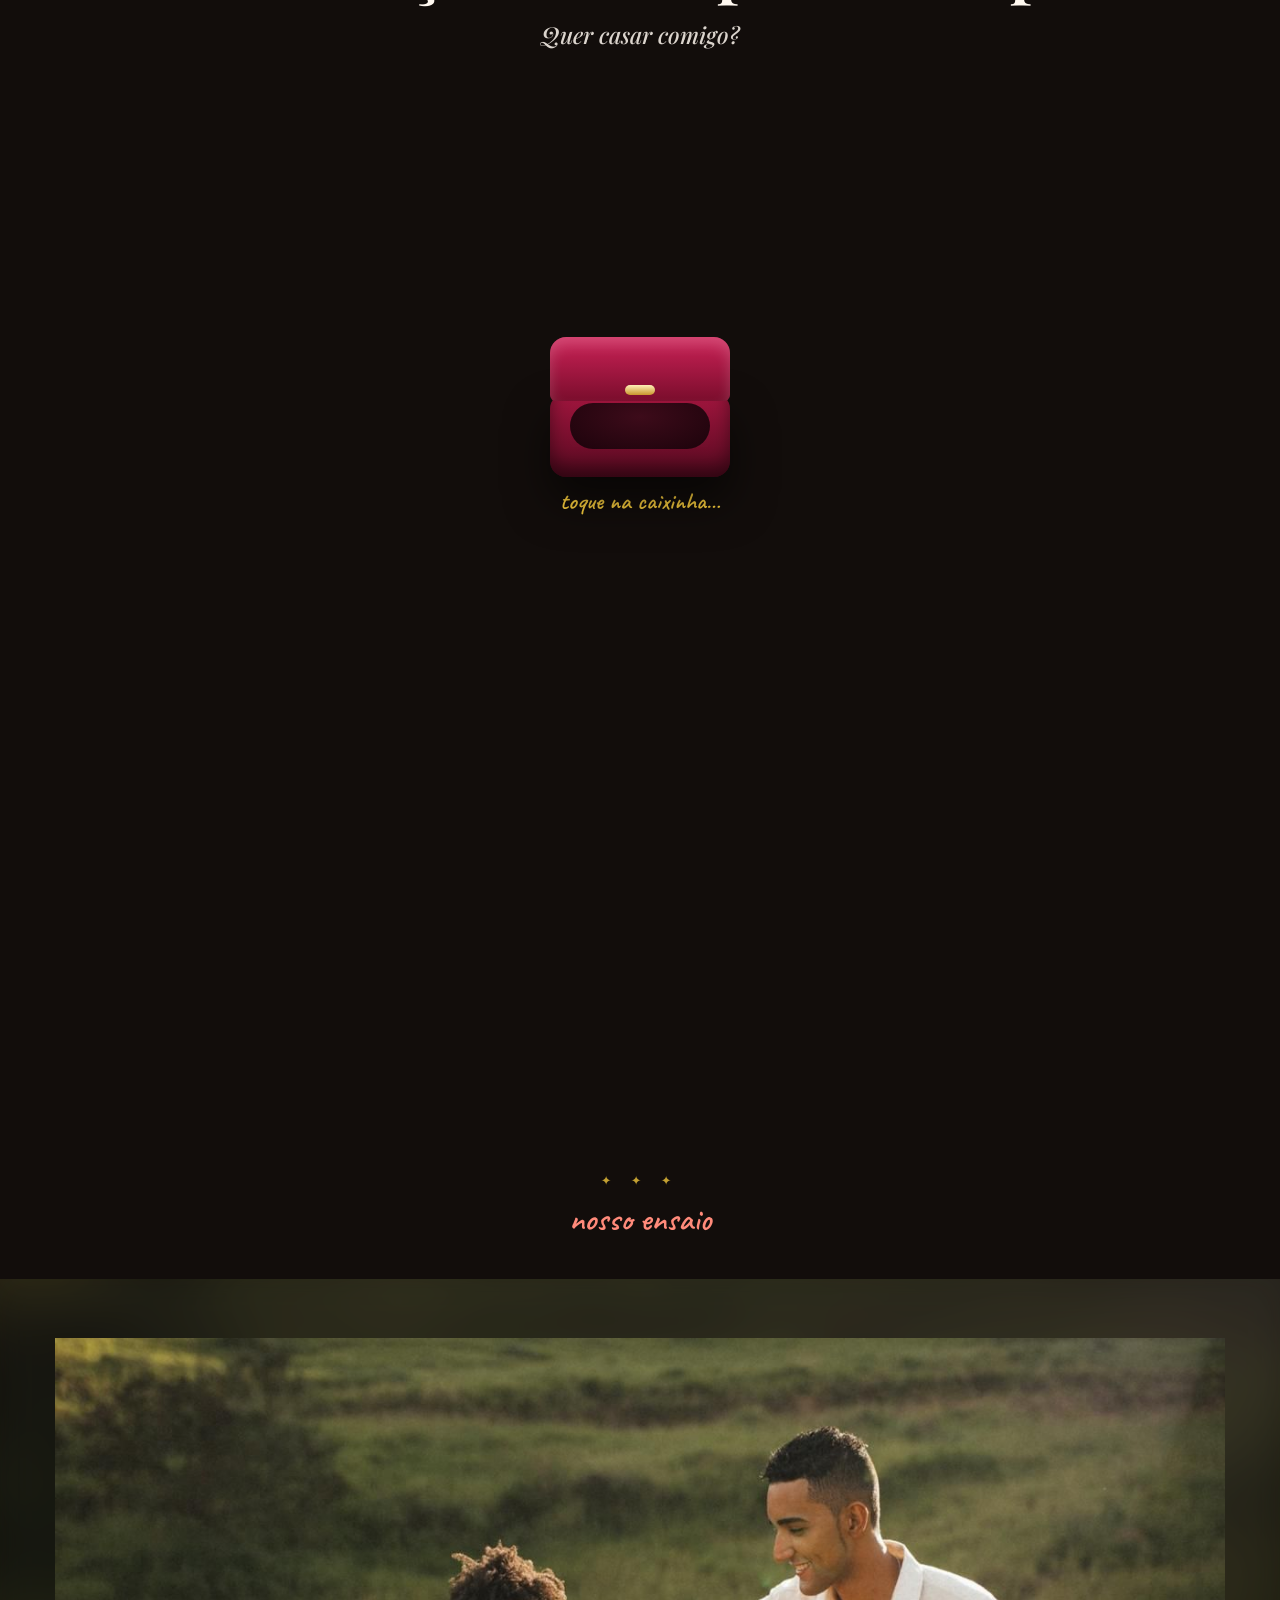
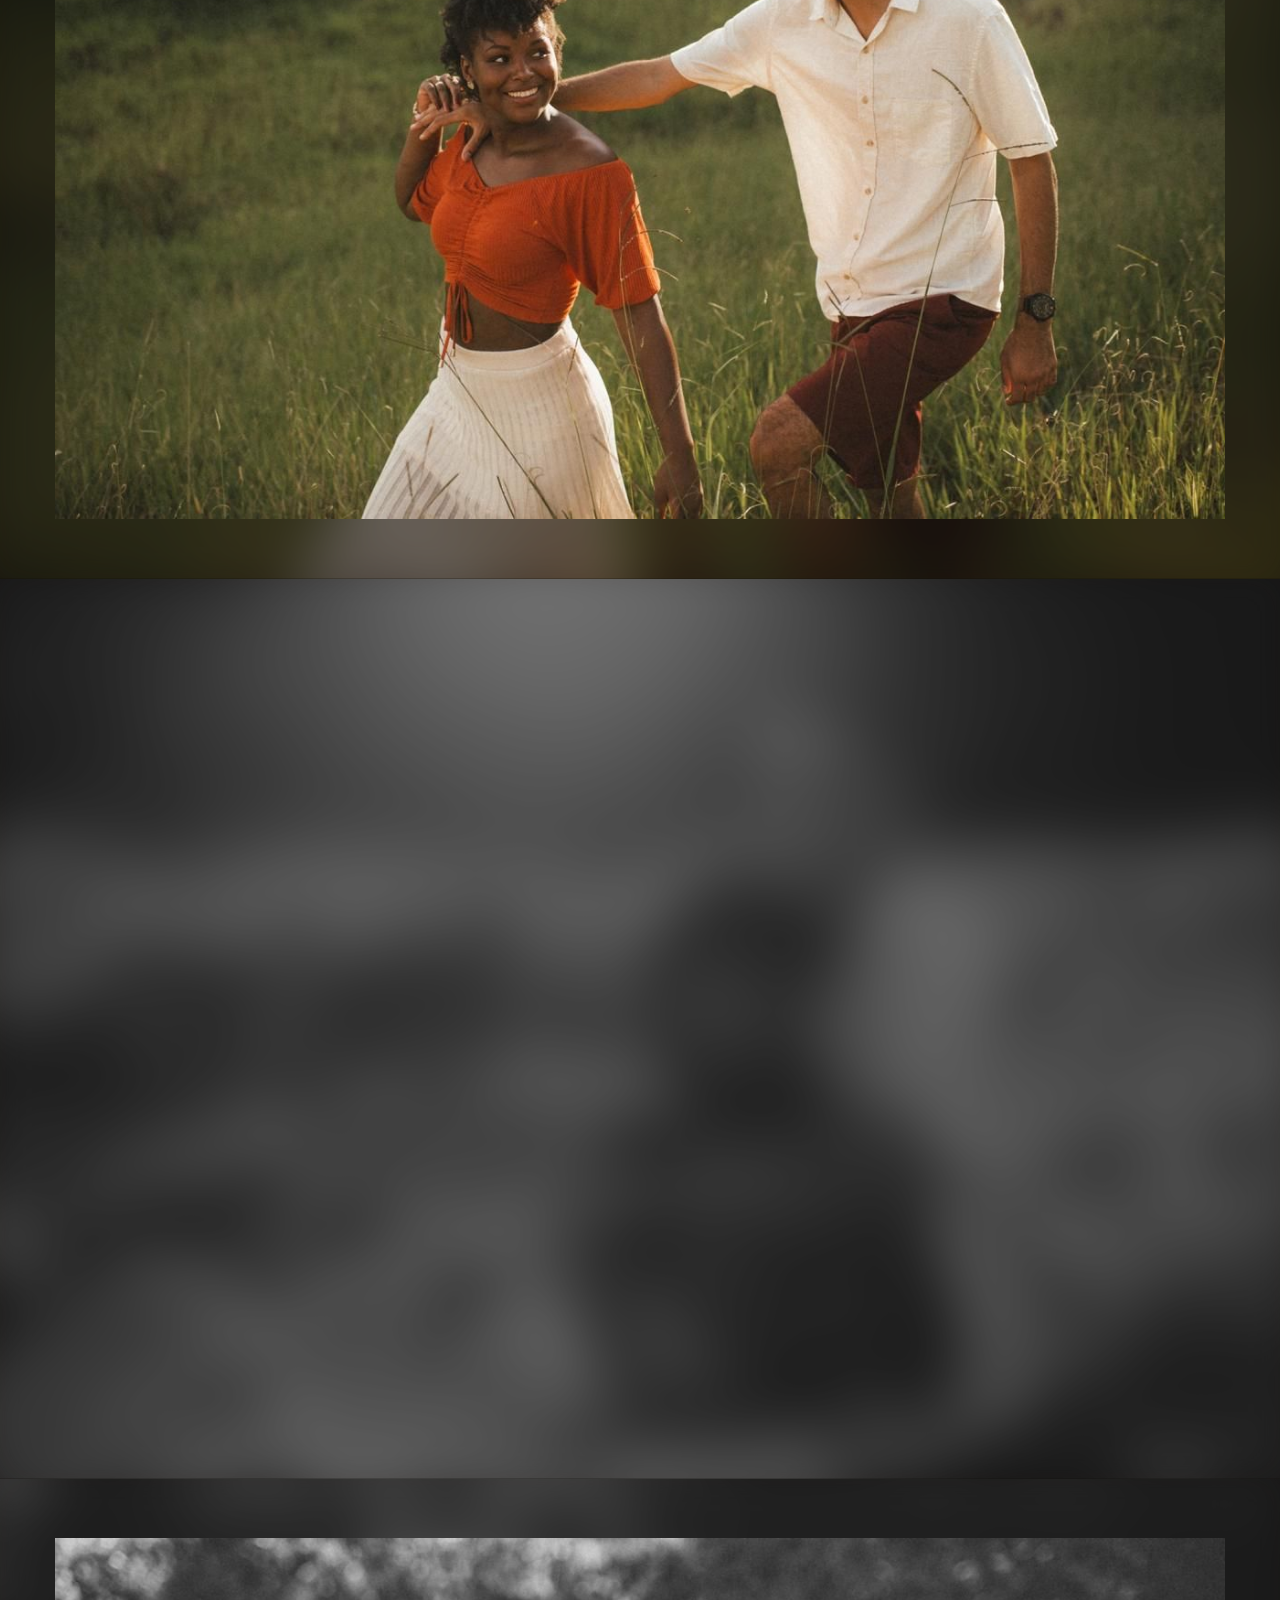
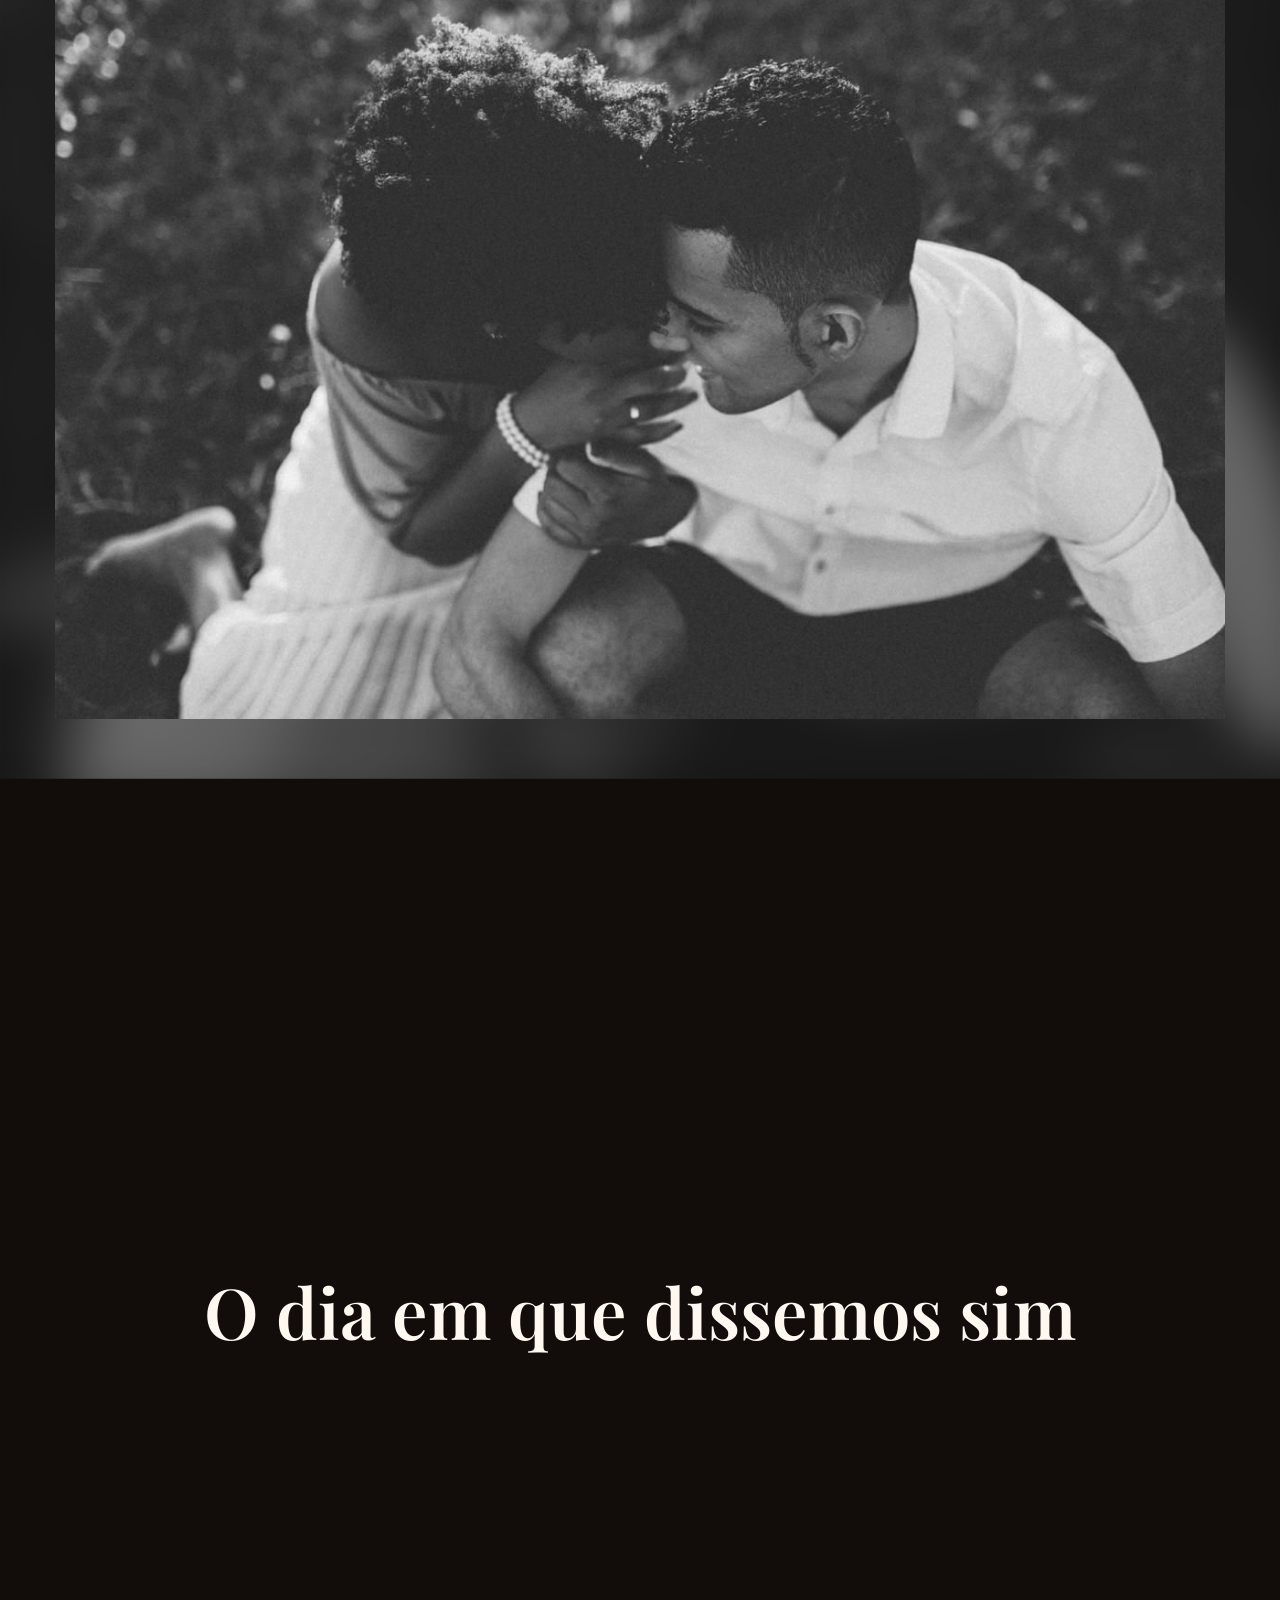
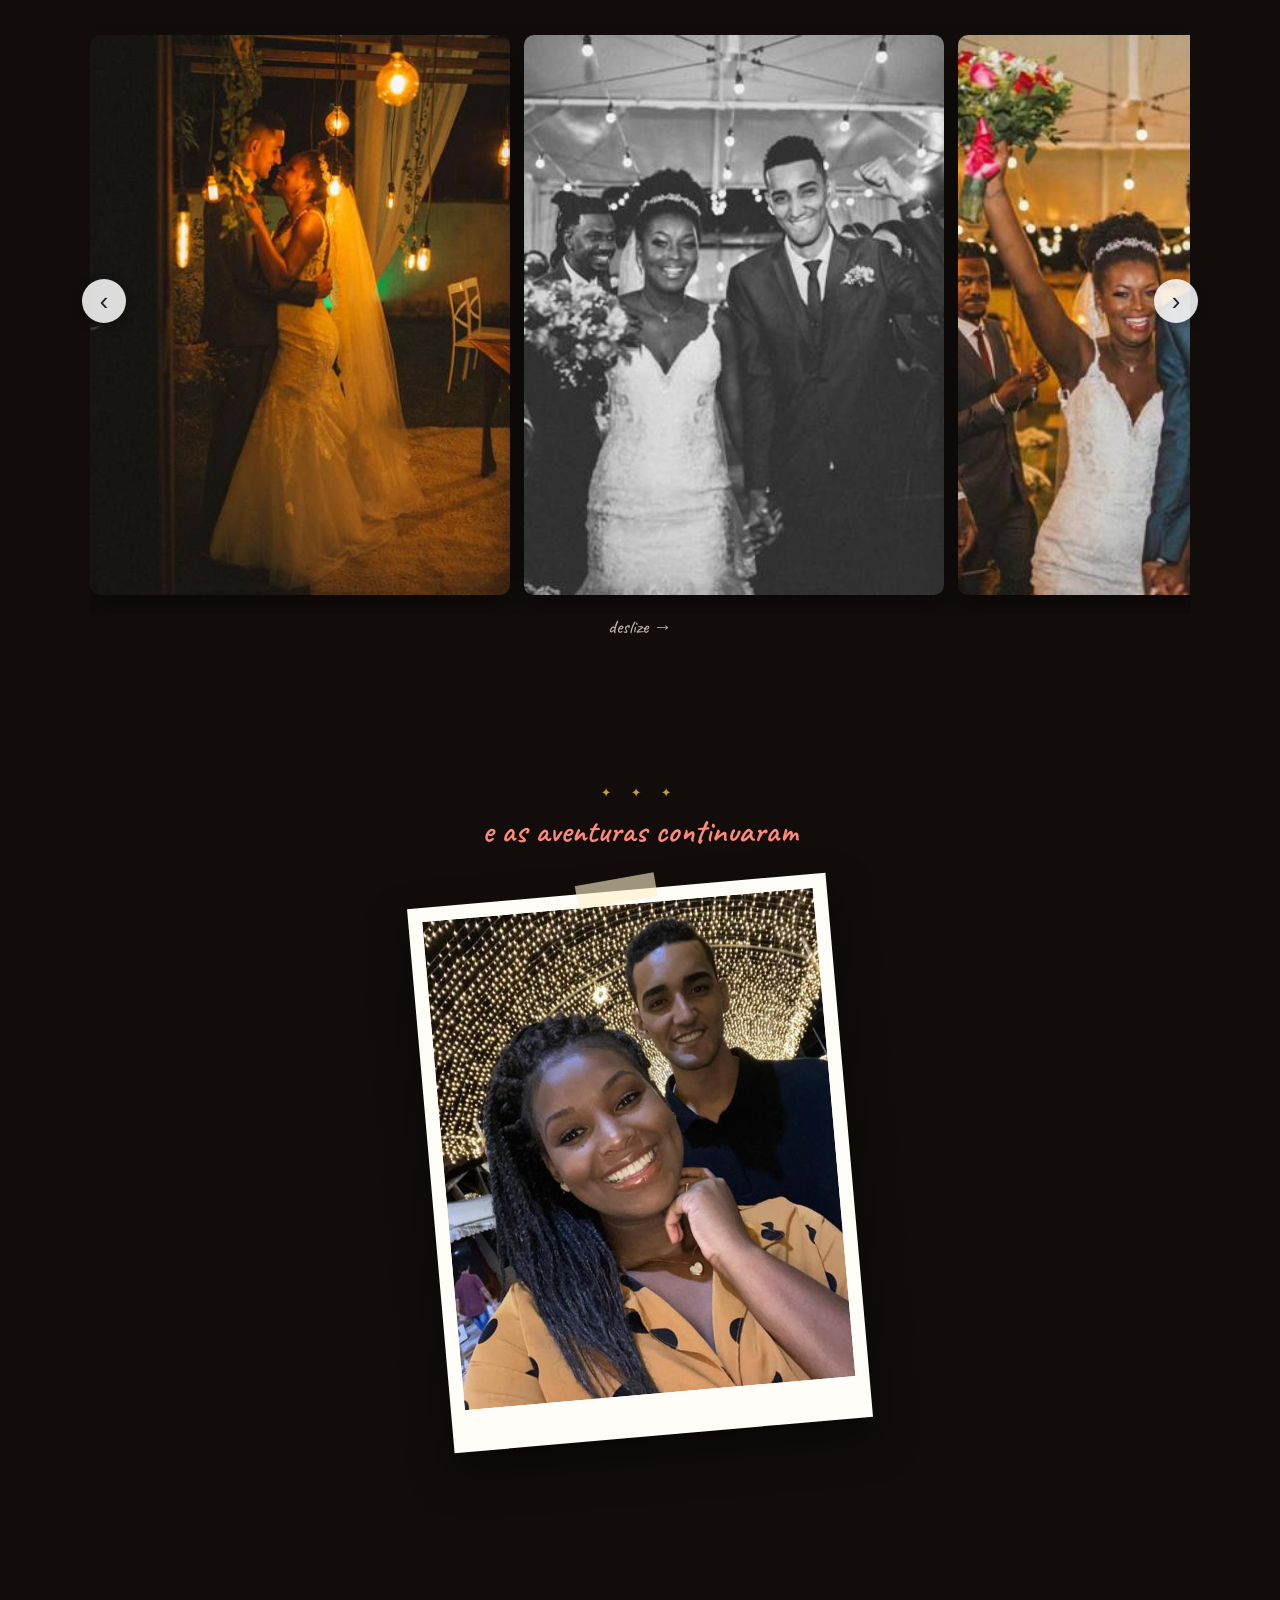
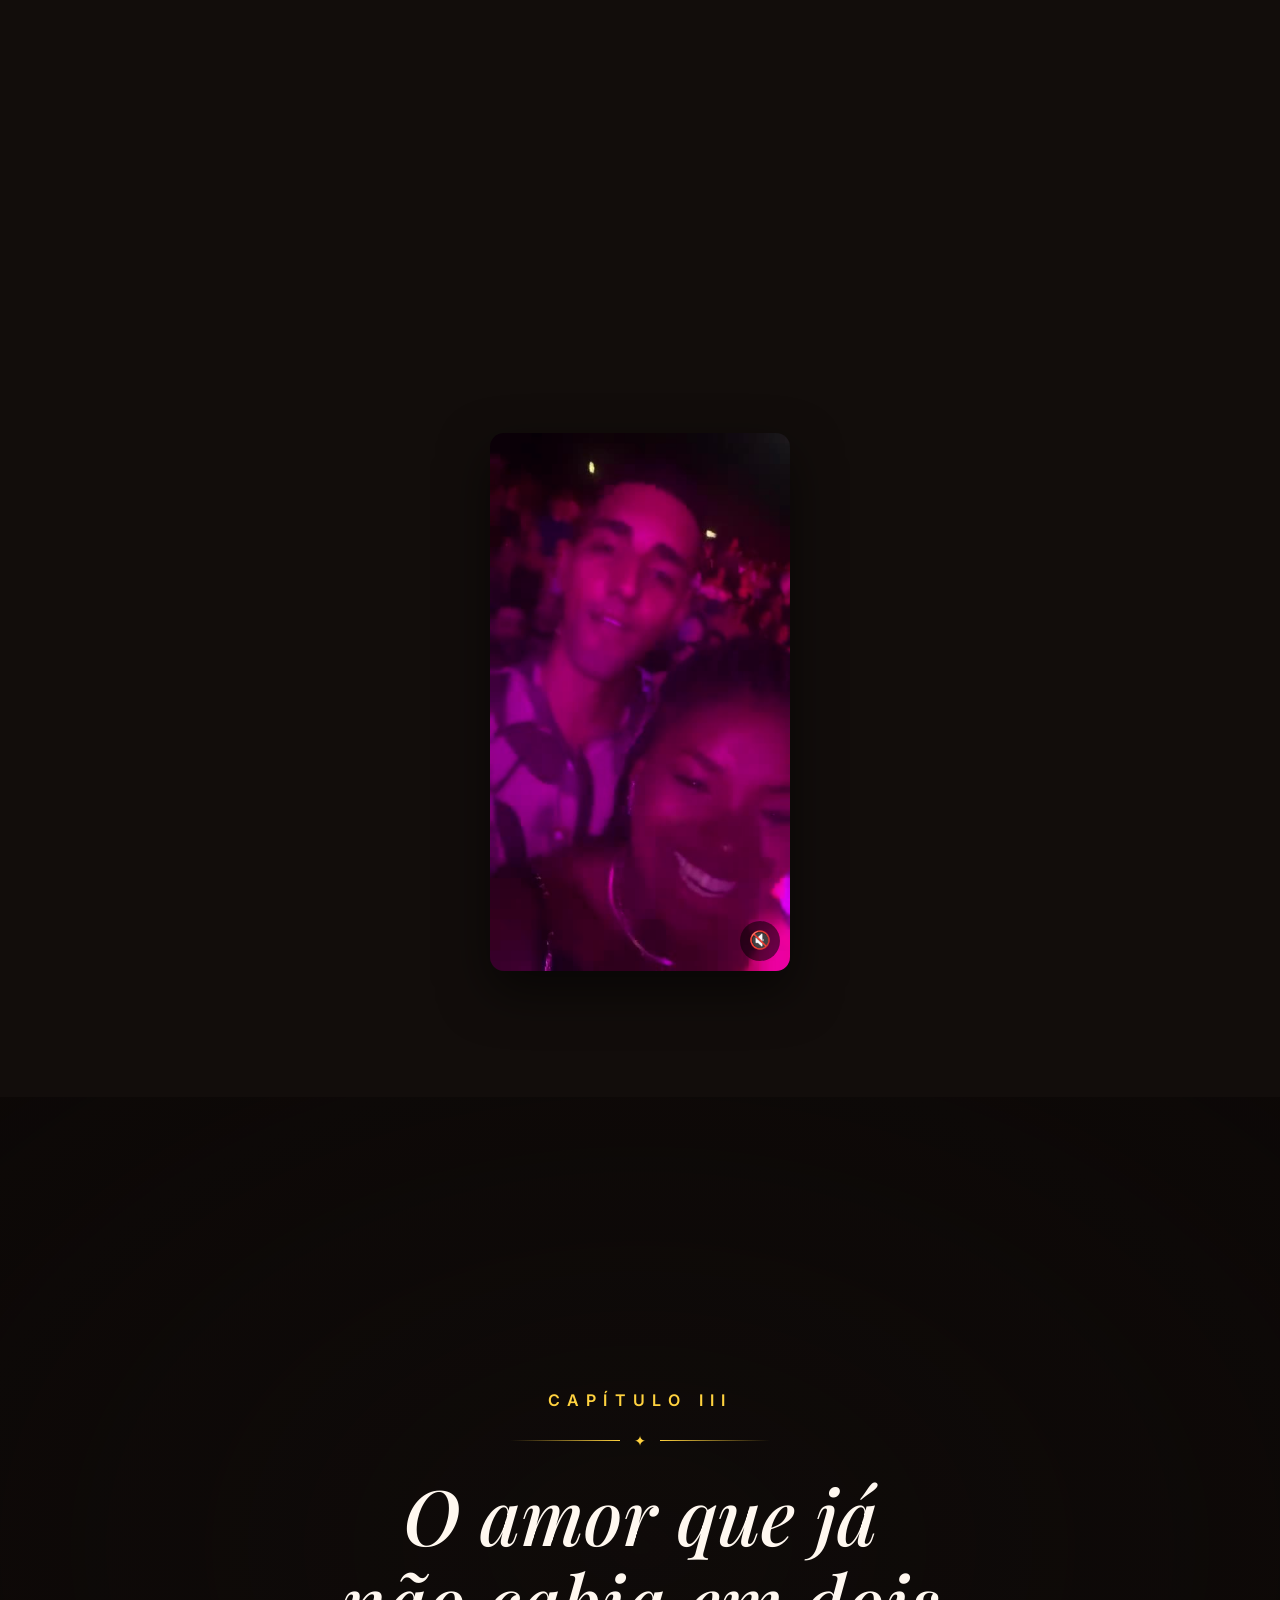
==== commit 29e2ac7d: "Estrutura da Érica: 5 capítulos + epílogo com subcapítulos, '16 anos de nós' e 'Nossa história conti" ====
--- a/index.html
+++ b/index.html
@@ -3,13 +3,13 @@
 <head>
 <meta charset="utf-8">
 <meta name="viewport" content="width=device-width, initial-scale=1">
-<title>Alisson — Nossa História</title>
-<meta name="description" content="16 anos de história de Alisson e Erica, contados em fotos e vídeos. Tem surpresa no final 🎂">
+<title>Alisson & Erica — 16 anos de nós</title>
+<meta name="description" content="16 anos de nós: a história de Alisson e Erica em fotos e vídeos. Tem surpresa no final 🎂">
 <meta name="theme-color" content="#120d0b">
 <meta property="og:type" content="website">
 <meta property="og:url" content="https://alisson-theta.vercel.app/">
-<meta property="og:title" content="Alisson & Erica — Nossa História">
-<meta property="og:description" content="16 anos de história contados em fotos e vídeos. Tem surpresa no final 🎂">
+<meta property="og:title" content="Alisson & Erica — 16 anos de nós">
+<meta property="og:description" content="A nossa história em fotos e vídeos. Tem surpresa no final 🎂">
 <meta property="og:image" content="https://alisson-theta.vercel.app/fotos/og.jpg">
 <meta property="og:image:width" content="1200">
 <meta property="og:image:height" content="630">
@@ -41,8 +41,8 @@
 <main id="historia"></main>
 
 <section id="conquistas" class="conquistas" aria-labelledby="conq-h">
-  <p class="num">capítulo especial</p>
-  <h2 id="conq-h">Nossas conquistas</h2>
+  <p class="num">nossas conquistas</p>
+  <h2 id="conq-h">Tudo o que construímos juntos</h2>
   <p class="conq-sub">toque nos troféus para desbloquear 🏆</p>
   <div class="conq-progresso" aria-live="polite"><span class="conq-barra"><i></i></span><b id="conq-cont">0</b> de <b id="conq-total">0</b></div>
   <div class="conq-grade" id="conq-grade"></div>
@@ -95,7 +95,7 @@
 
 <section class="cena fim">
   <div id="final-video"></div>
-  <p class="maquina">…e a história continua.</p>
+  <p class="maquina" id="frase-final">Nossa história continua…</p>
   <p class="assinatura" id="assinatura"></p>
   <button id="replay">↺ ver de novo</button>
 </section>
--- a/estilo.css
+++ b/estilo.css
@@ -369,3 +369,38 @@
   .conq{opacity:1;transform:none}
   .conq-frente::after,.conq-final.on{animation:none!important}
 }
+
+/* ---------- capítulos grandes (partes) ---------- */
+.parte{min-height:100svh;display:grid;place-items:center;padding:12vh 16px;text-align:center;position:relative}
+.parte::before{content:"";position:absolute;inset:0;background:radial-gradient(ellipse at center,rgba(0,0,0,.15),rgba(10,6,5,.65));pointer-events:none}
+.parte-in{position:relative;max-width:820px;display:flex;flex-direction:column;align-items:center}
+.parte-num{font:600 clamp(.85rem,2.4vw,1rem) Inter,sans-serif;letter-spacing:.45em;text-transform:uppercase;color:#ffd23f;margin:0;
+  opacity:0;transform:translateY(16px);transition:1s ease}
+.parte-orn{display:flex;align-items:center;gap:.9rem;color:#ffd23f;font-size:.9rem;margin:1.2rem 0;opacity:0;transition:1s ease .3s}
+.parte-orn::before,.parte-orn::after{content:"";width:0;height:1px;background:linear-gradient(90deg,transparent,#ffd23f);transition:width 1.2s ease .4s}
+.parte-orn::after{background:linear-gradient(270deg,transparent,#ffd23f)}
+.parte-titulo{font:italic 500 clamp(2.3rem,7.5vw,4.8rem)/1.12 "Playfair Display",serif;margin:0;text-wrap:balance;
+  opacity:0;transform:translateY(24px) scale(.97);transition:opacity 1.2s ease .5s,transform 1.4s cubic-bezier(.2,.8,.2,1) .5s}
+.parte-sub{font:600 clamp(1.4rem,4.4vw,2rem) Caveat,cursive;color:#ff8a7a;margin:1.2rem 0 0;opacity:0;transition:1s ease 1.1s}
+.parte.vis .parte-num,.parte.vis .parte-titulo{opacity:1;transform:none}
+.parte.vis .parte-orn,.parte.vis .parte-sub{opacity:1}
+.parte.vis .parte-orn::before,.parte.vis .parte-orn::after{width:clamp(50px,14vw,110px)}
+#epilogo .parte-num{color:#ff8fb1}
+
+/* ---------- subcapítulos que continuam ---------- */
+.capitulo.continuacao{padding-top:2vh}
+.continua{display:flex;flex-direction:column;align-items:center;gap:.4rem;margin:0 auto 2.4rem;text-align:center;opacity:0;transform:translateY(20px);transition:1s ease}
+.continua.vis{opacity:1;transform:none}
+.continua-orn{color:#ffd23f;font-size:.8rem;letter-spacing:.6em;opacity:.75}
+.rotulo{font:600 clamp(1.5rem,4.6vw,2.1rem) Caveat,cursive;color:#ff8a7a;margin:0}
+
+/* menu com capítulos e subcapítulos */
+.menu .grupo button{font-weight:600;color:#fff3d6;margin-top:.35rem}
+.menu .grupo:first-child button{margin-top:0}
+.menu .grupo .mn{background:rgba(255,210,63,.18);color:#ffd23f;font-weight:700}
+.menu .sub button{padding-left:3.1rem;font-size:.92rem;color:rgba(255,248,240,.82)}
+.menu .grupo.especial button{border-top:1px solid rgba(255,255,255,.1);border-radius:0 0 10px 10px;margin-top:.5rem;color:#ffd23f}
+@media (prefers-reduced-motion:reduce){
+  .parte-num,.parte-orn,.parte-titulo,.parte-sub,.continua{opacity:1!important;transform:none!important}
+  .parte-orn::before,.parte-orn::after{width:80px!important}
+}
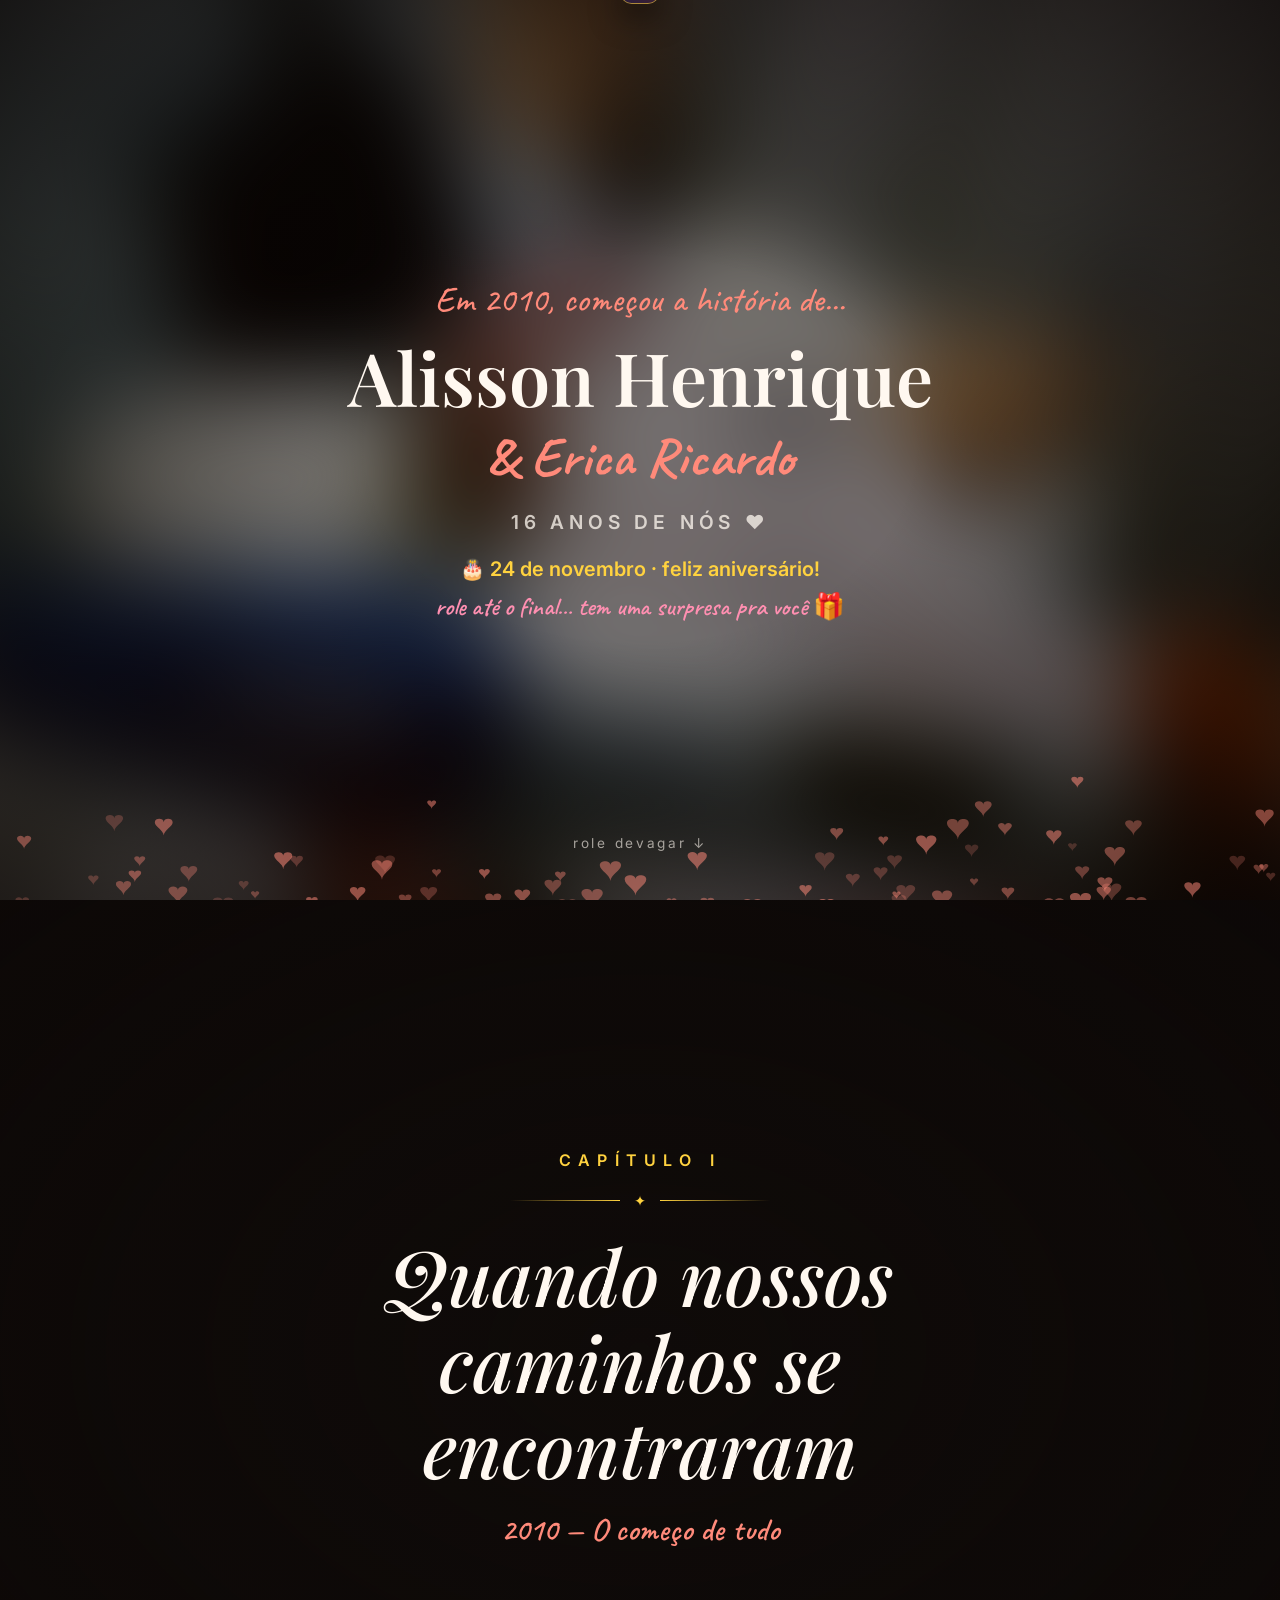
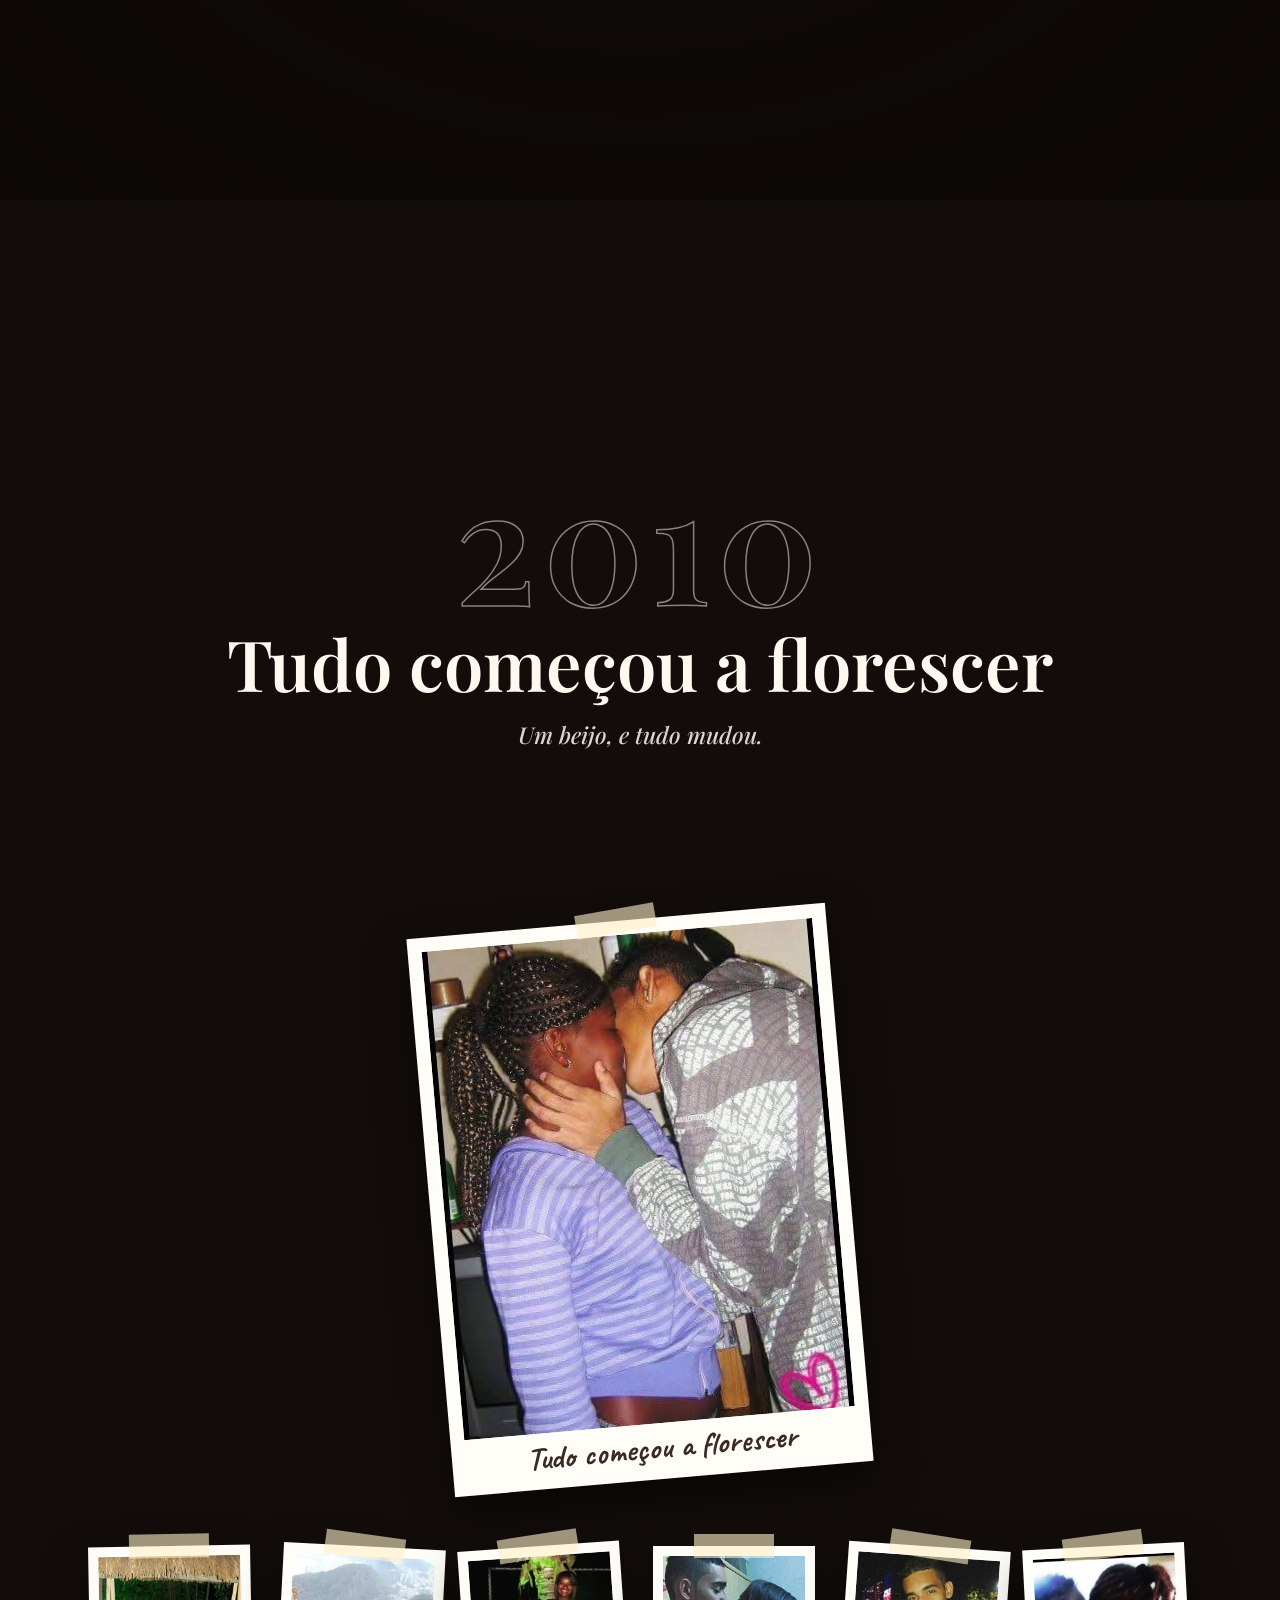
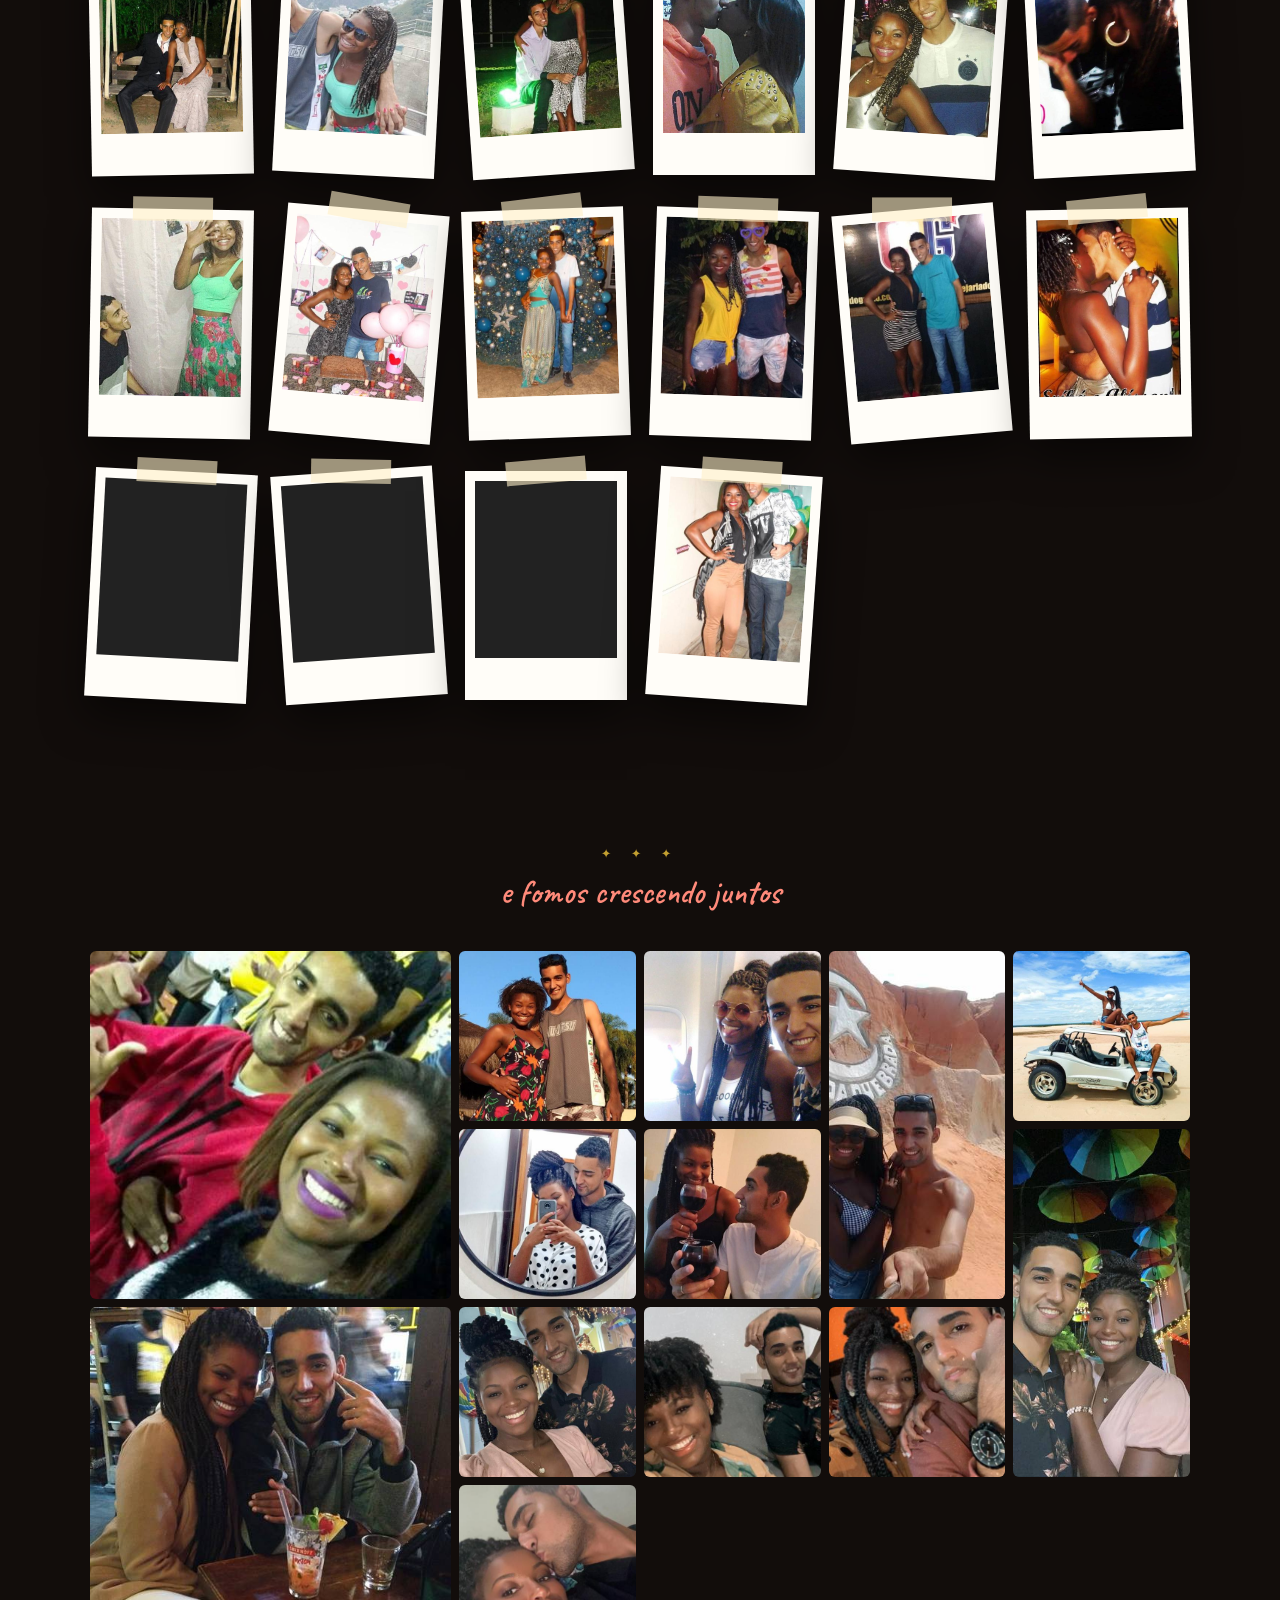
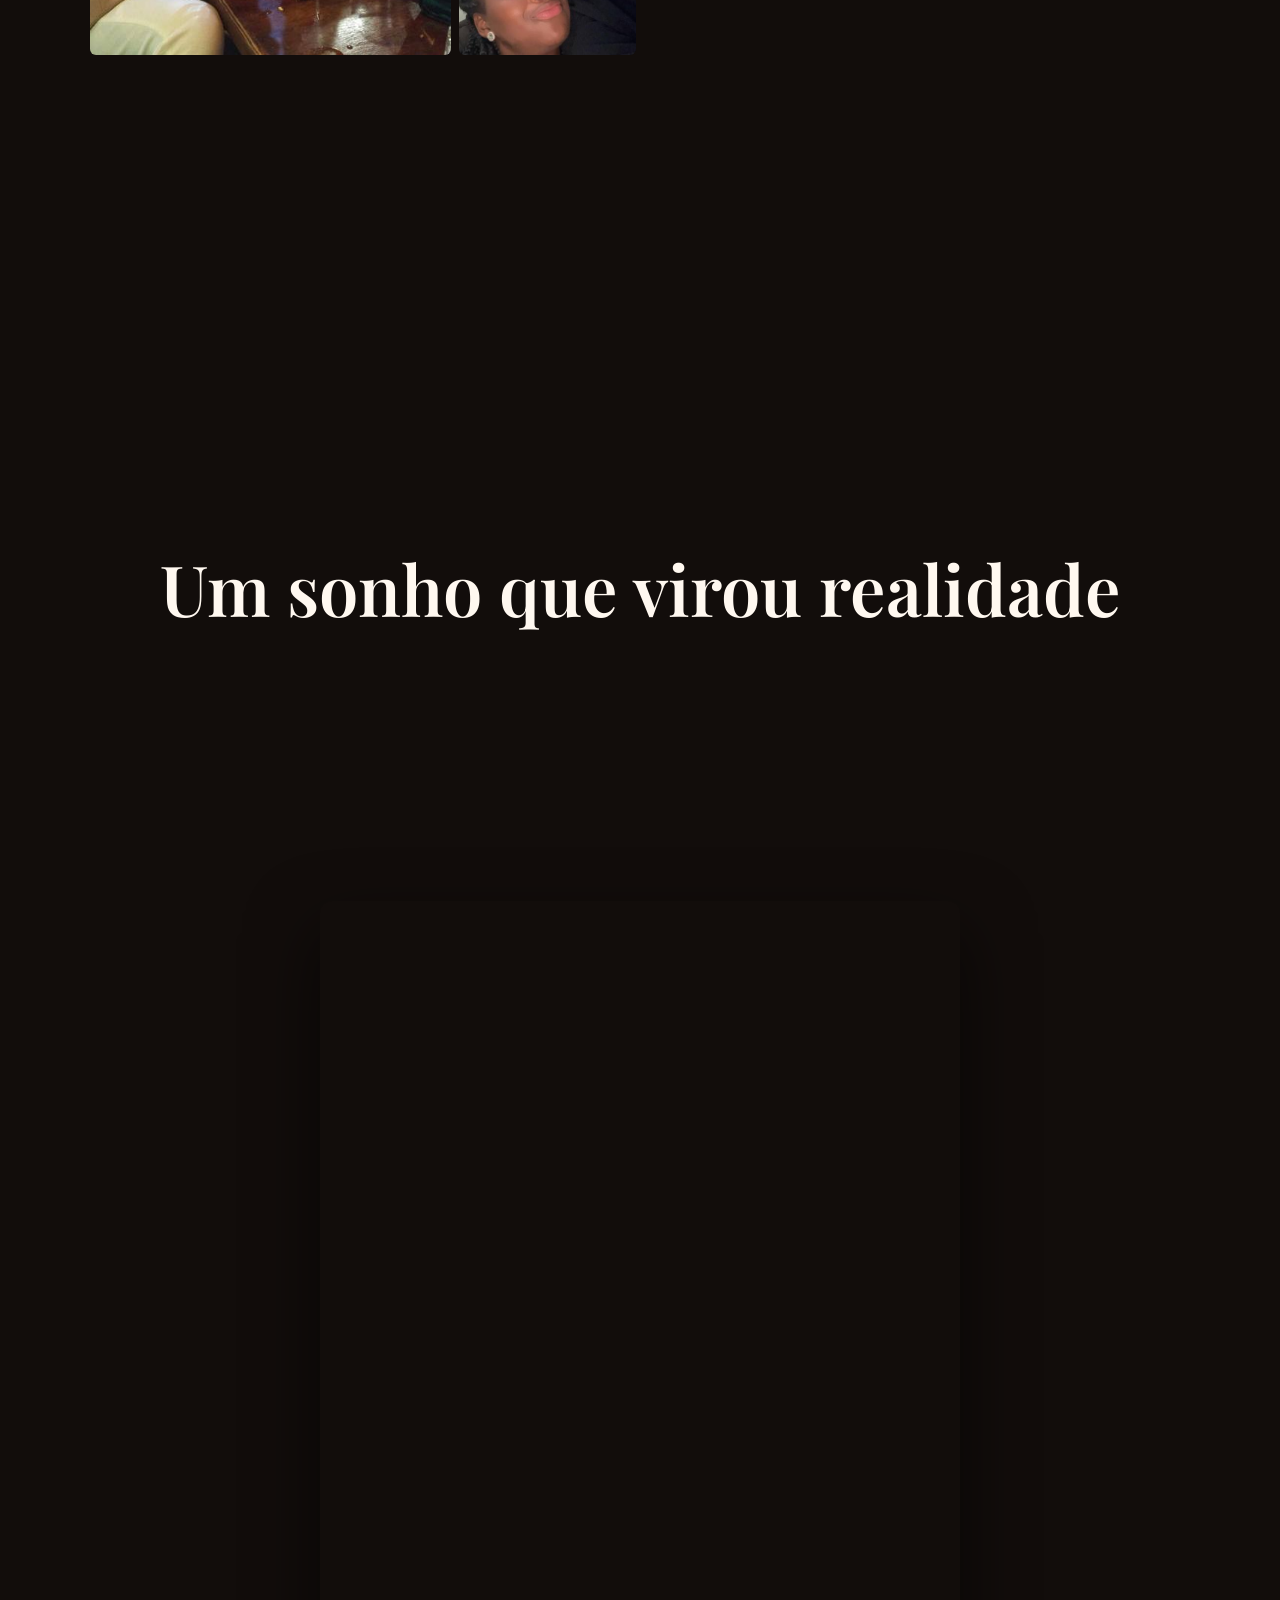
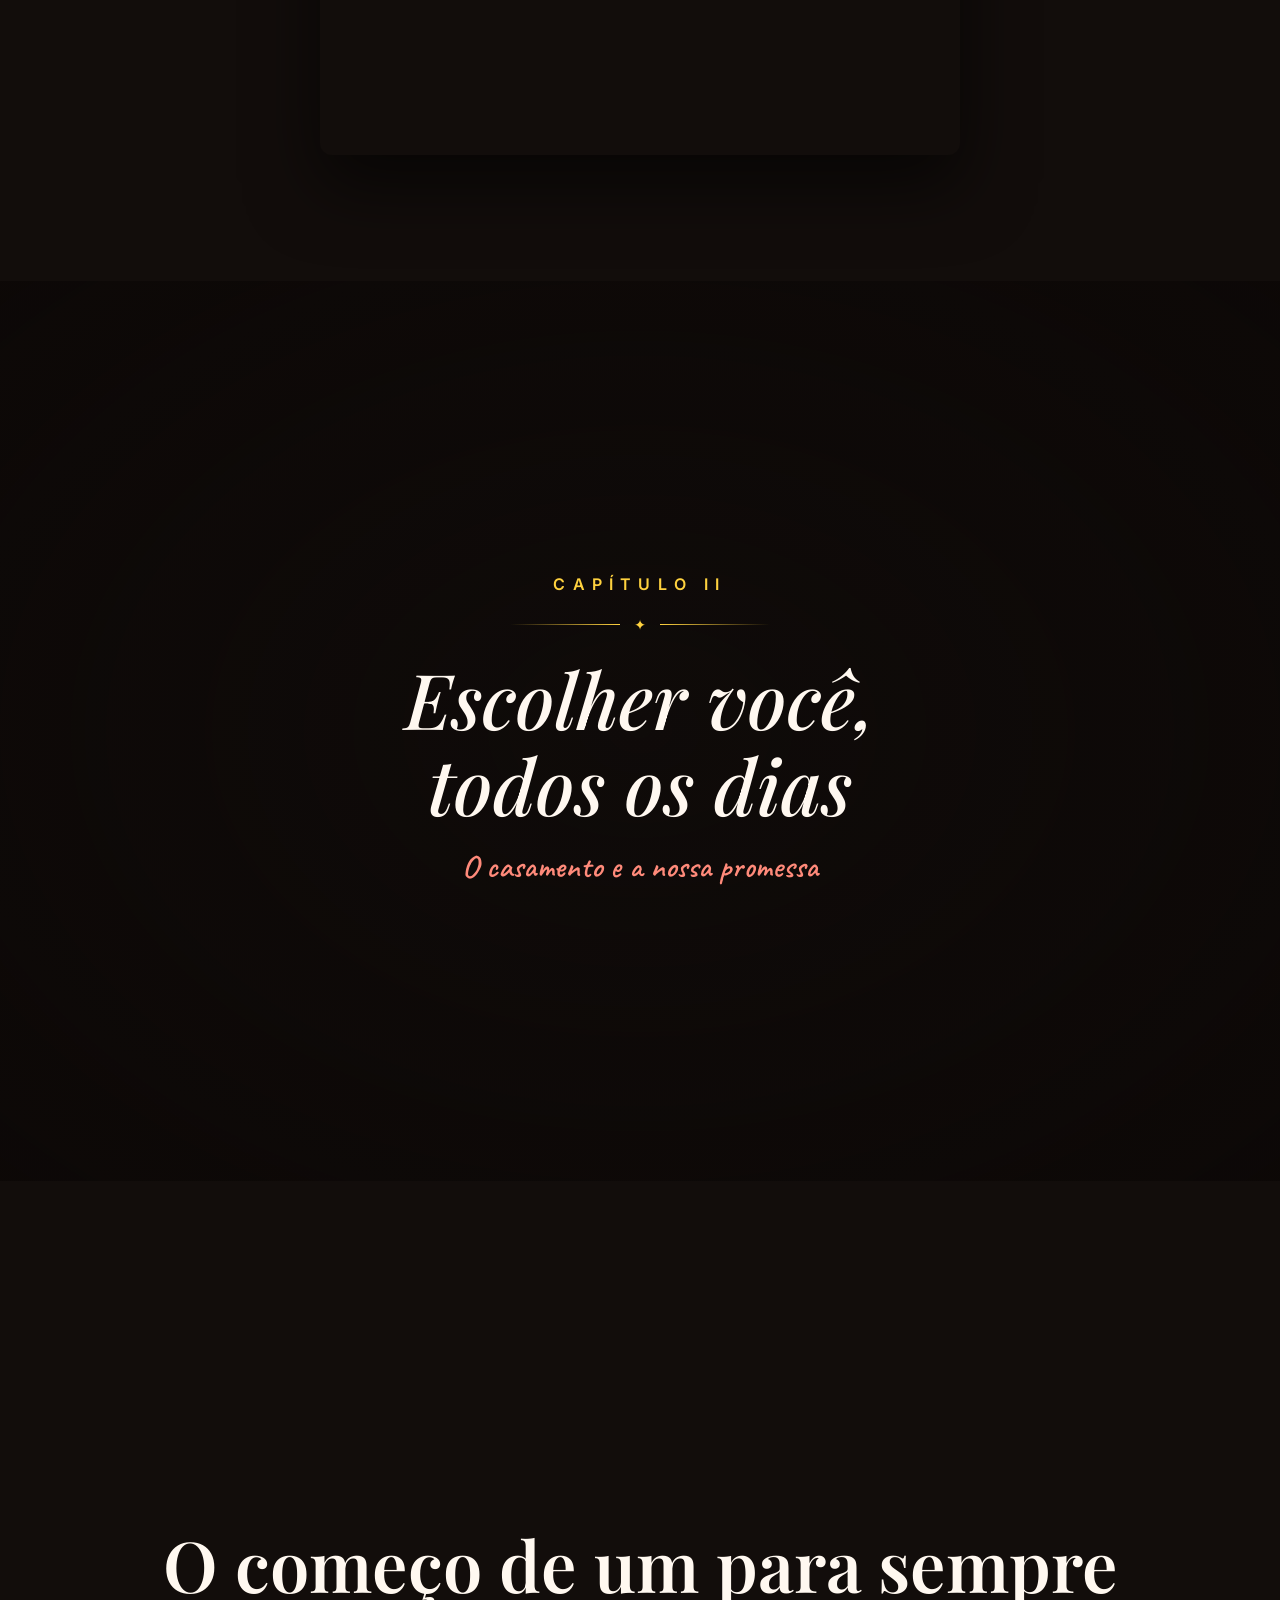
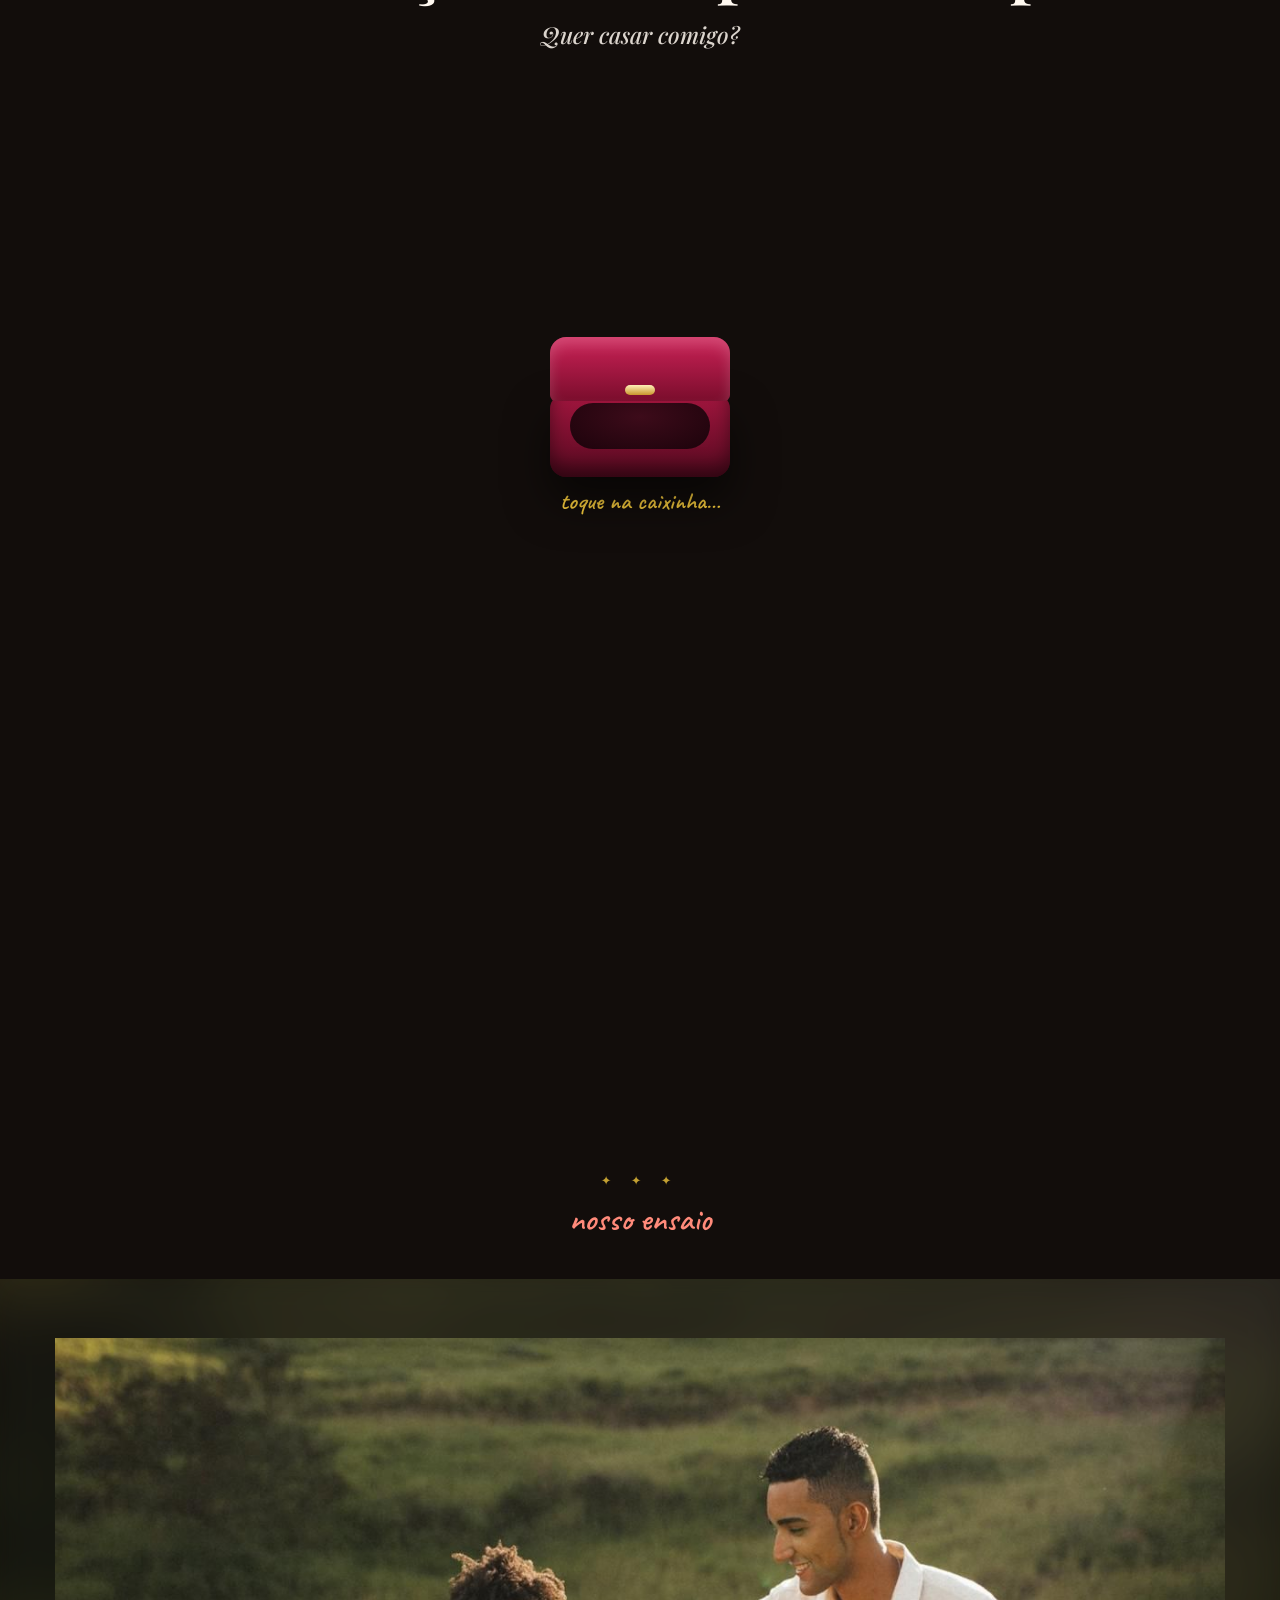
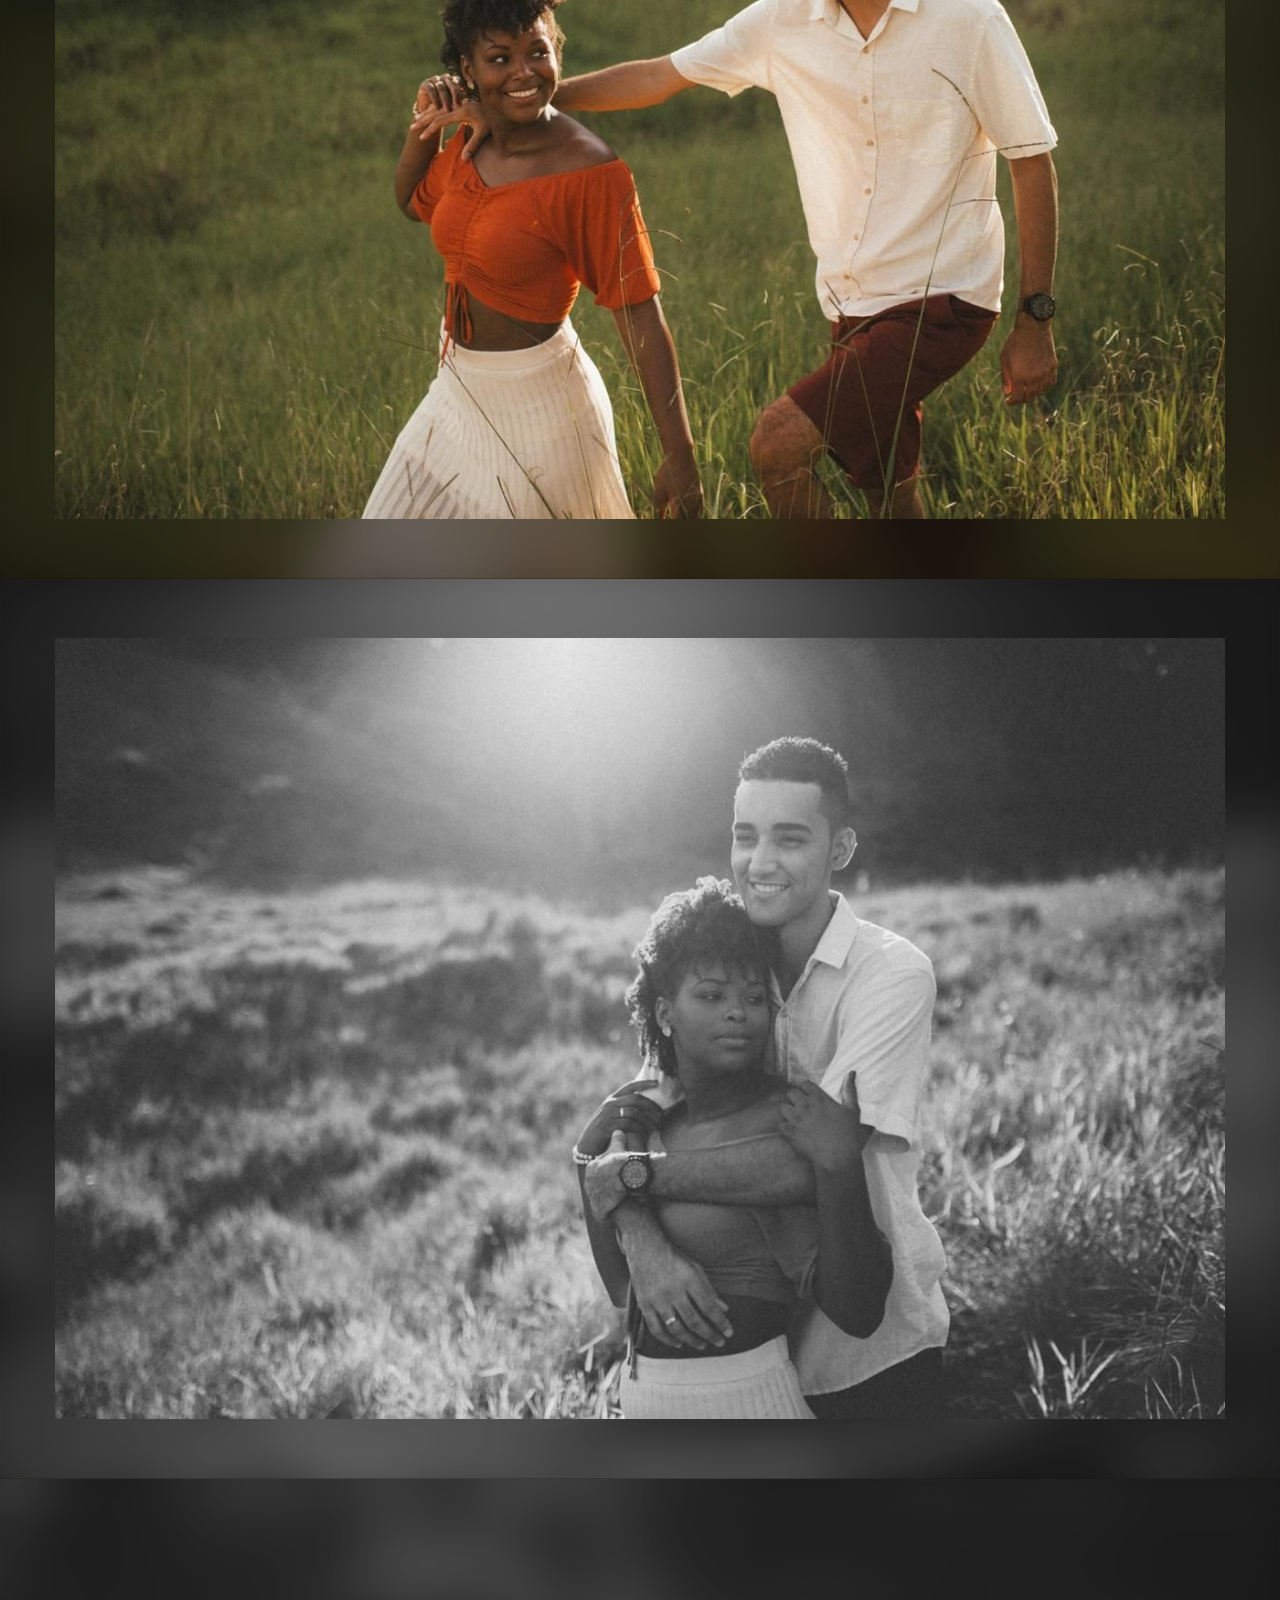
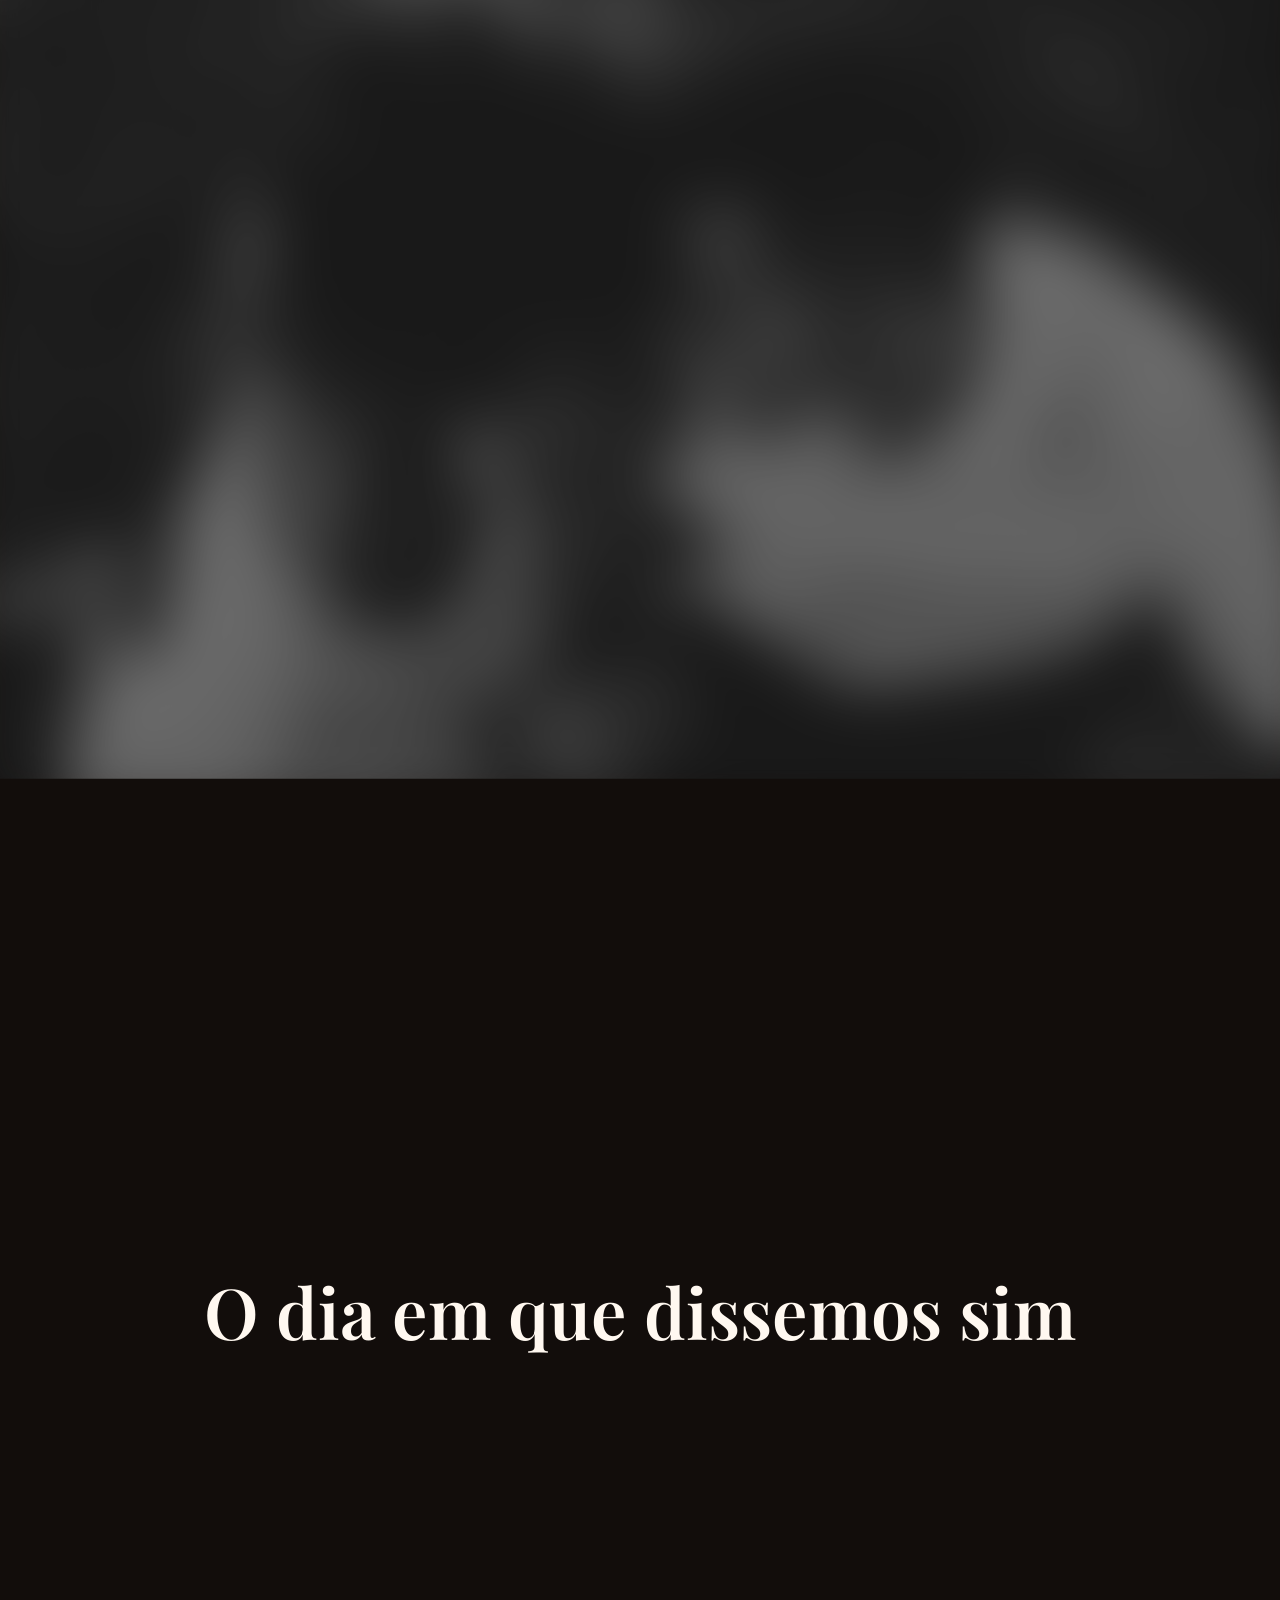
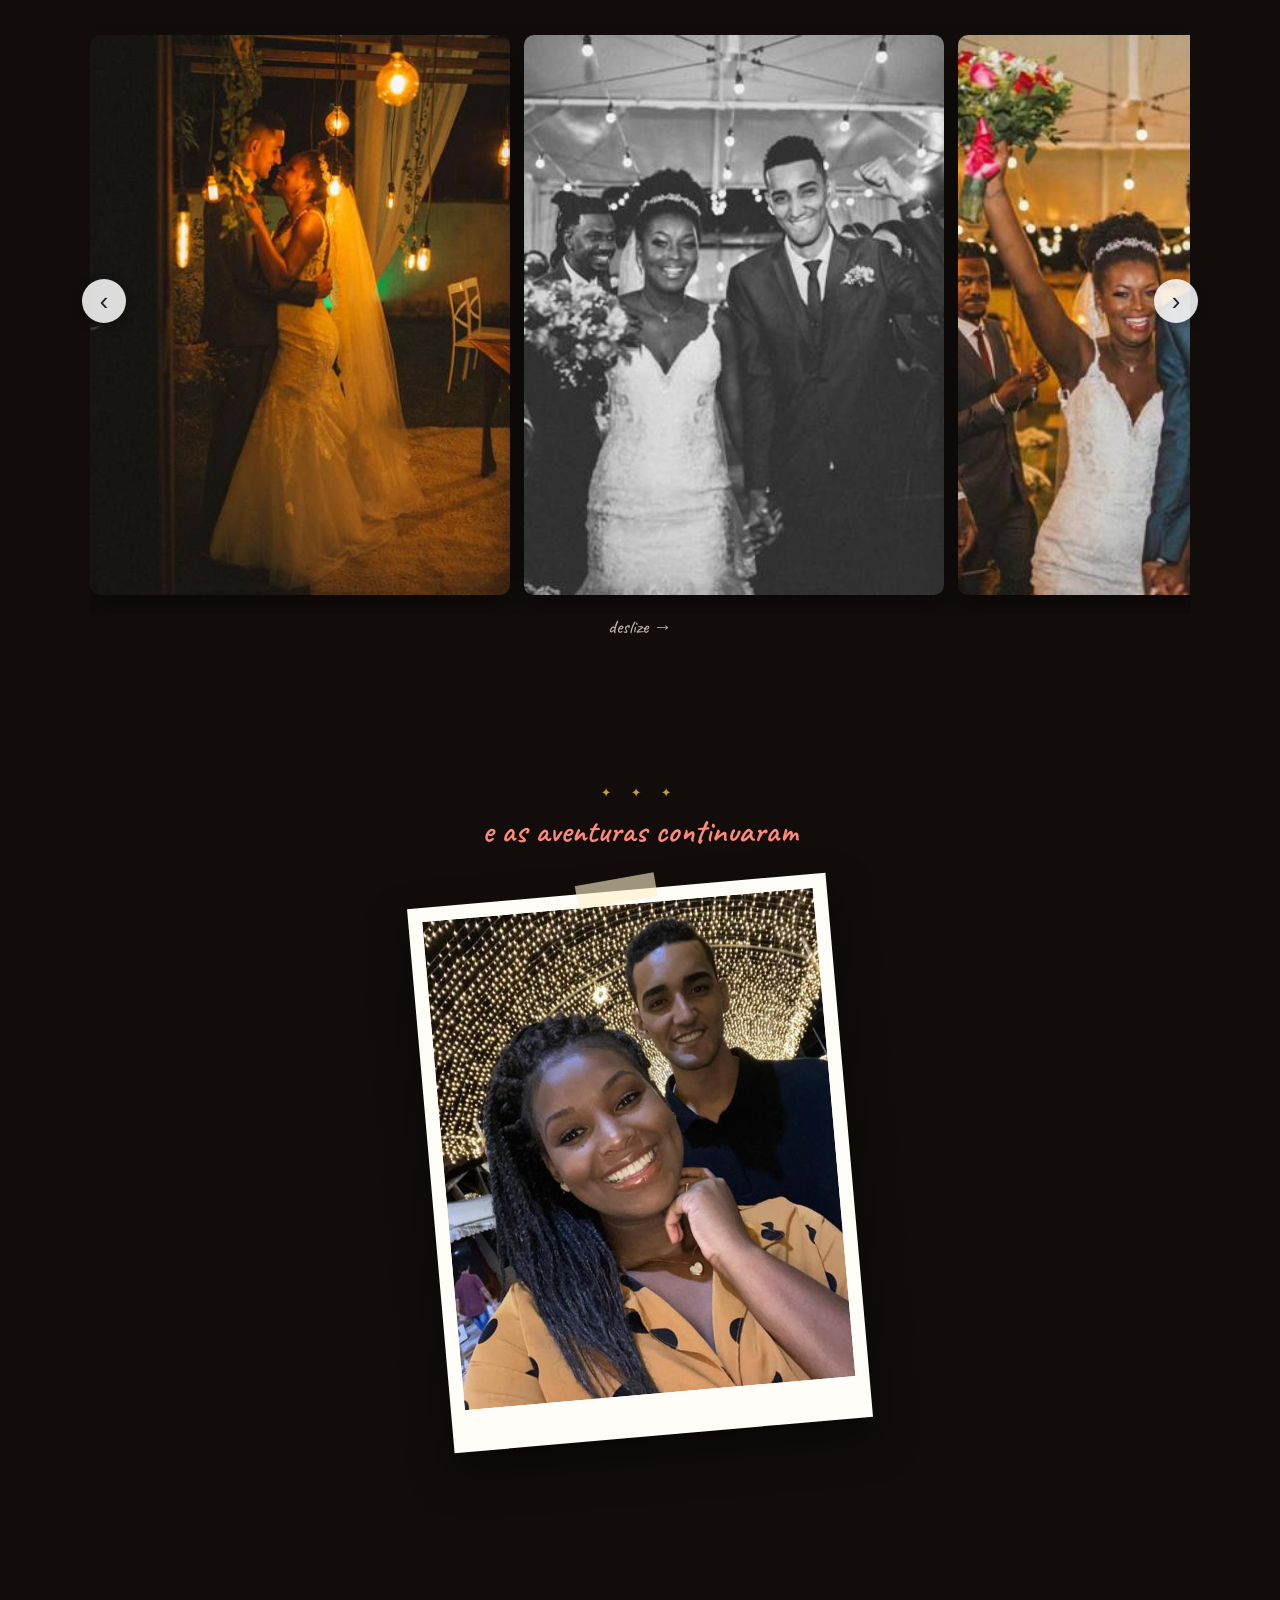
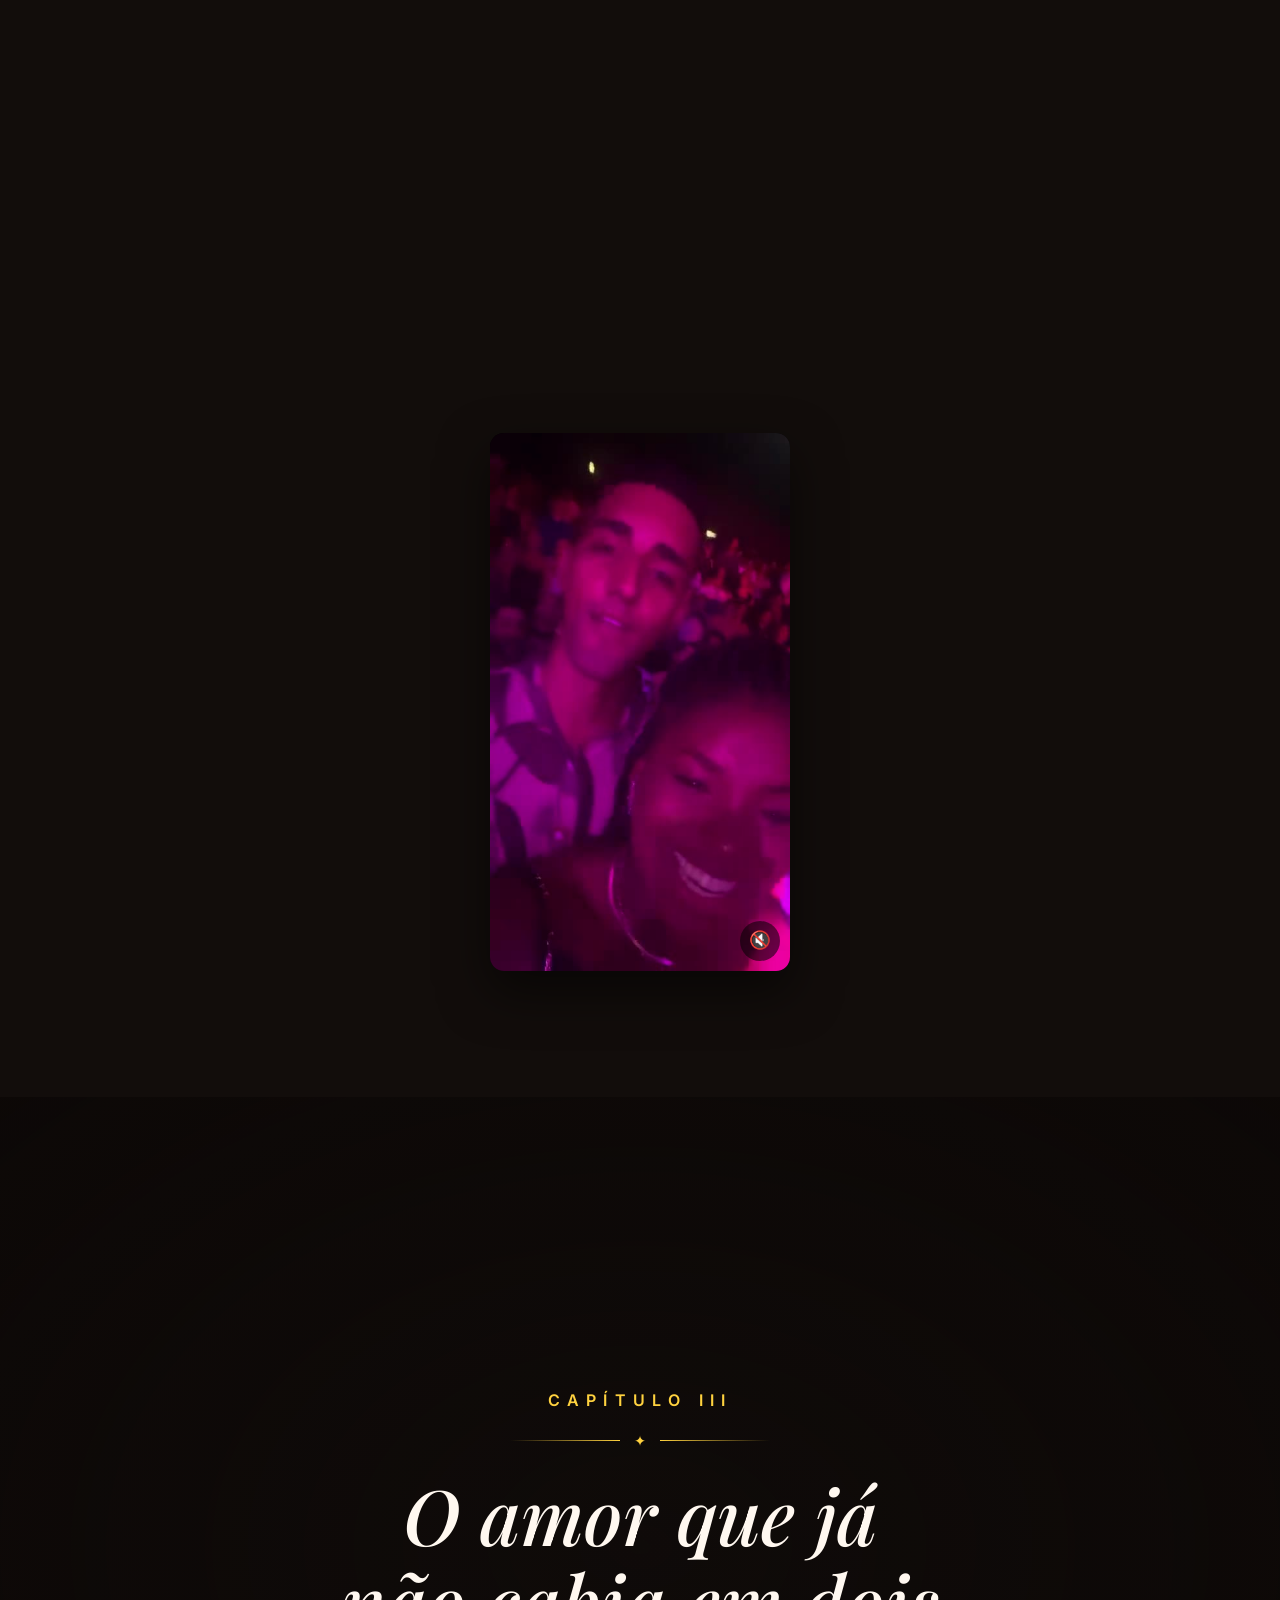
==== commit 3e4c9719: "Aniversário 24/11: contagem regressiva, 'hoje é o seu dia' e aviso da surpresa Co-Authored-By: Claud" ====
--- a/index.html
+++ b/index.html
@@ -35,6 +35,7 @@
   <p class="casal" id="casal"></p>
   <p class="desde" id="desde"></p>
   <p class="aniv" id="aniv" hidden></p>
+  <p class="dica-surpresa" id="dica-surpresa" hidden>role até o final… tem uma surpresa pra você 🎁</p>
   <p class="role">role devagar ↓</p>
 </header>
 
--- a/estilo.css
+++ b/estilo.css
@@ -27,7 +27,8 @@
 @keyframes pisca{50%{opacity:0}}
 h1{font:600 clamp(2.2rem,7vw,4.6rem)/1.1 "Playfair Display",serif;margin:.6rem 0 0;max-width:13em;opacity:0;transform:translateY(20px);transition:1.2s ease}
 h1.on{opacity:1;transform:none}
-.aniv{opacity:.8;margin-top:1rem}
+.aniv{font:600 clamp(1.05rem,3vw,1.25rem) Inter,sans-serif;color:#ffd23f;margin:1.4rem 0 0;opacity:0;transform:translateY(10px);transition:1s ease .7s}
+.desde.on~.aniv{opacity:1;transform:none}
 .role{position:absolute;bottom:2rem;font-size:.85rem;letter-spacing:.2em;opacity:.6;animation:flutua 2.4s ease-in-out infinite}
 @keyframes flutua{50%{transform:translateY(8px)}}
 
@@ -404,3 +405,7 @@
   .parte-num,.parte-orn,.parte-titulo,.parte-sub,.continua{opacity:1!important;transform:none!important}
   .parte-orn::before,.parte-orn::after{width:80px!important}
 }
+
+.dica-surpresa{font:600 clamp(1.3rem,4vw,1.6rem) Caveat,cursive;color:#ff8fb1;margin:.6rem 0 0;animation:flutua 2.4s ease-in-out infinite}
+.dia-do-aniversario .aniv{font-size:clamp(1.3rem,4vw,1.7rem)}
+@media (prefers-reduced-motion:reduce){.aniv{opacity:1!important;transform:none!important}.dica-surpresa{animation:none}}
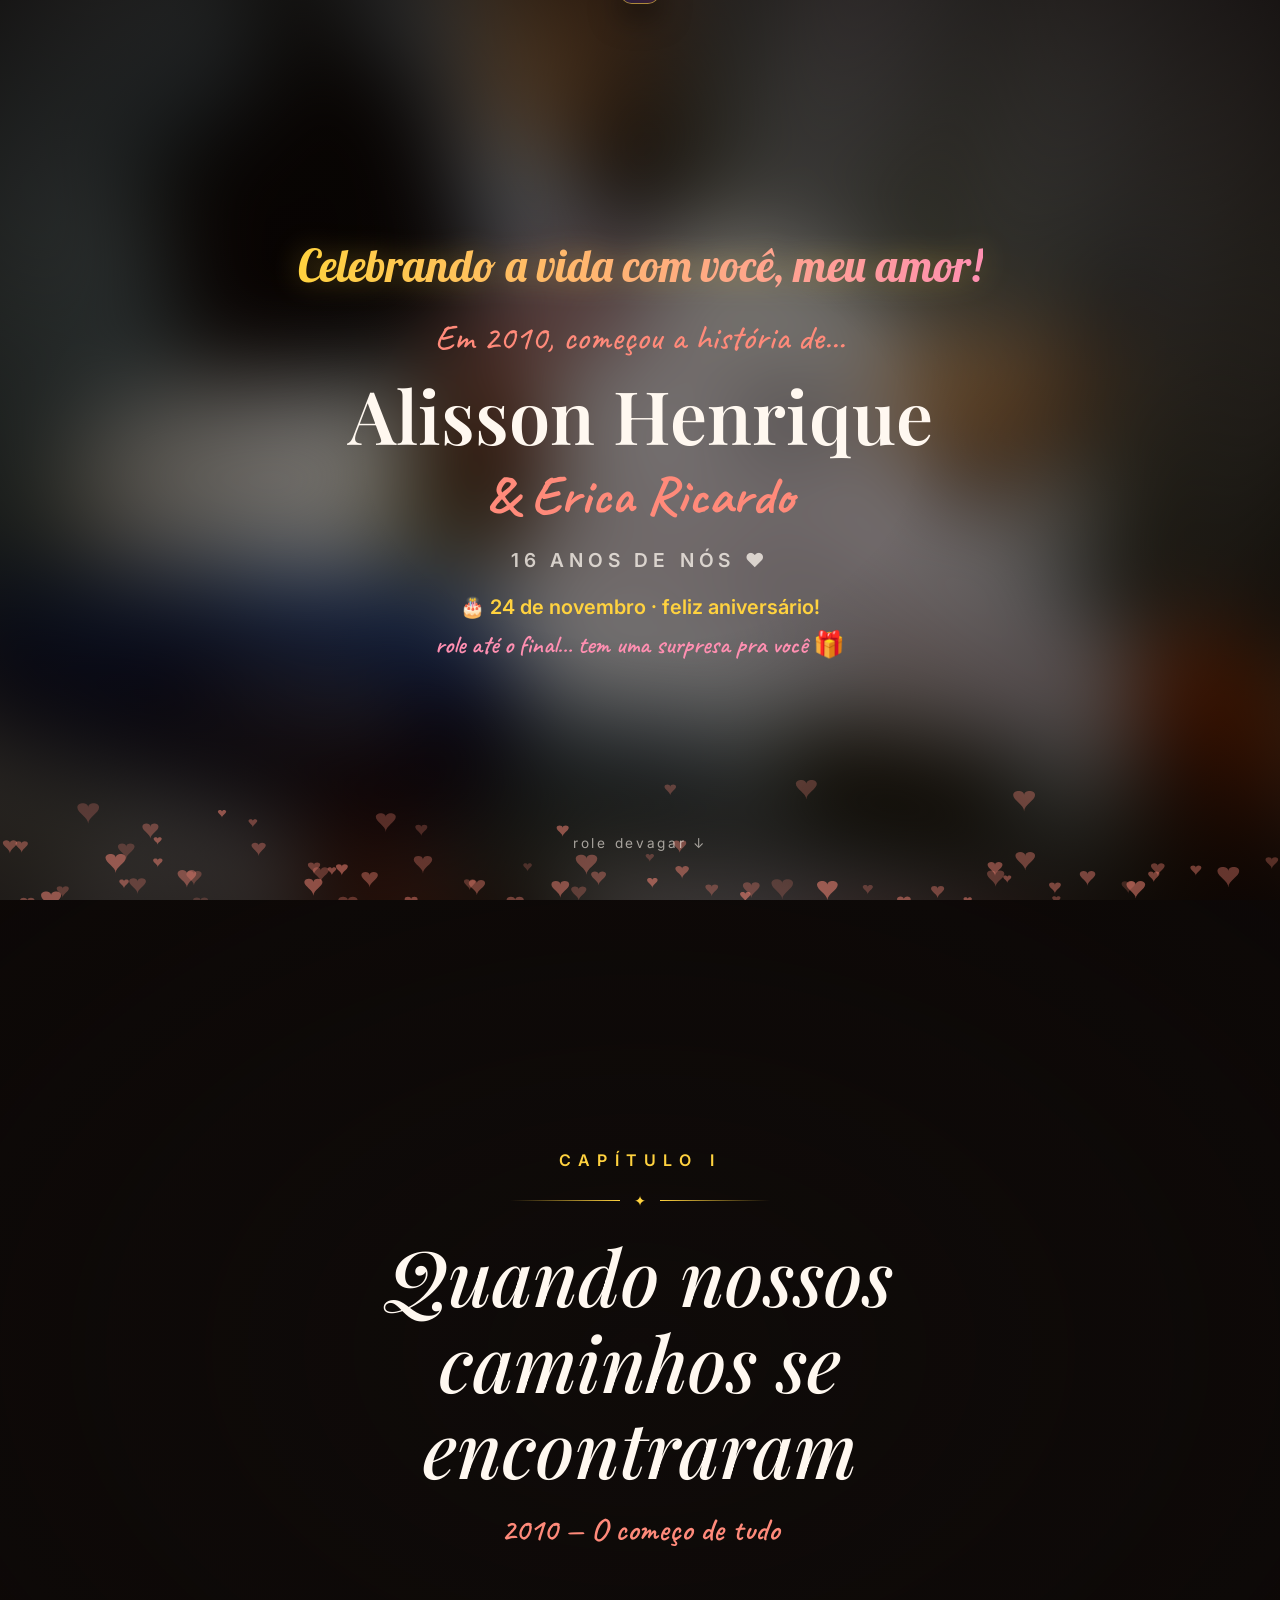
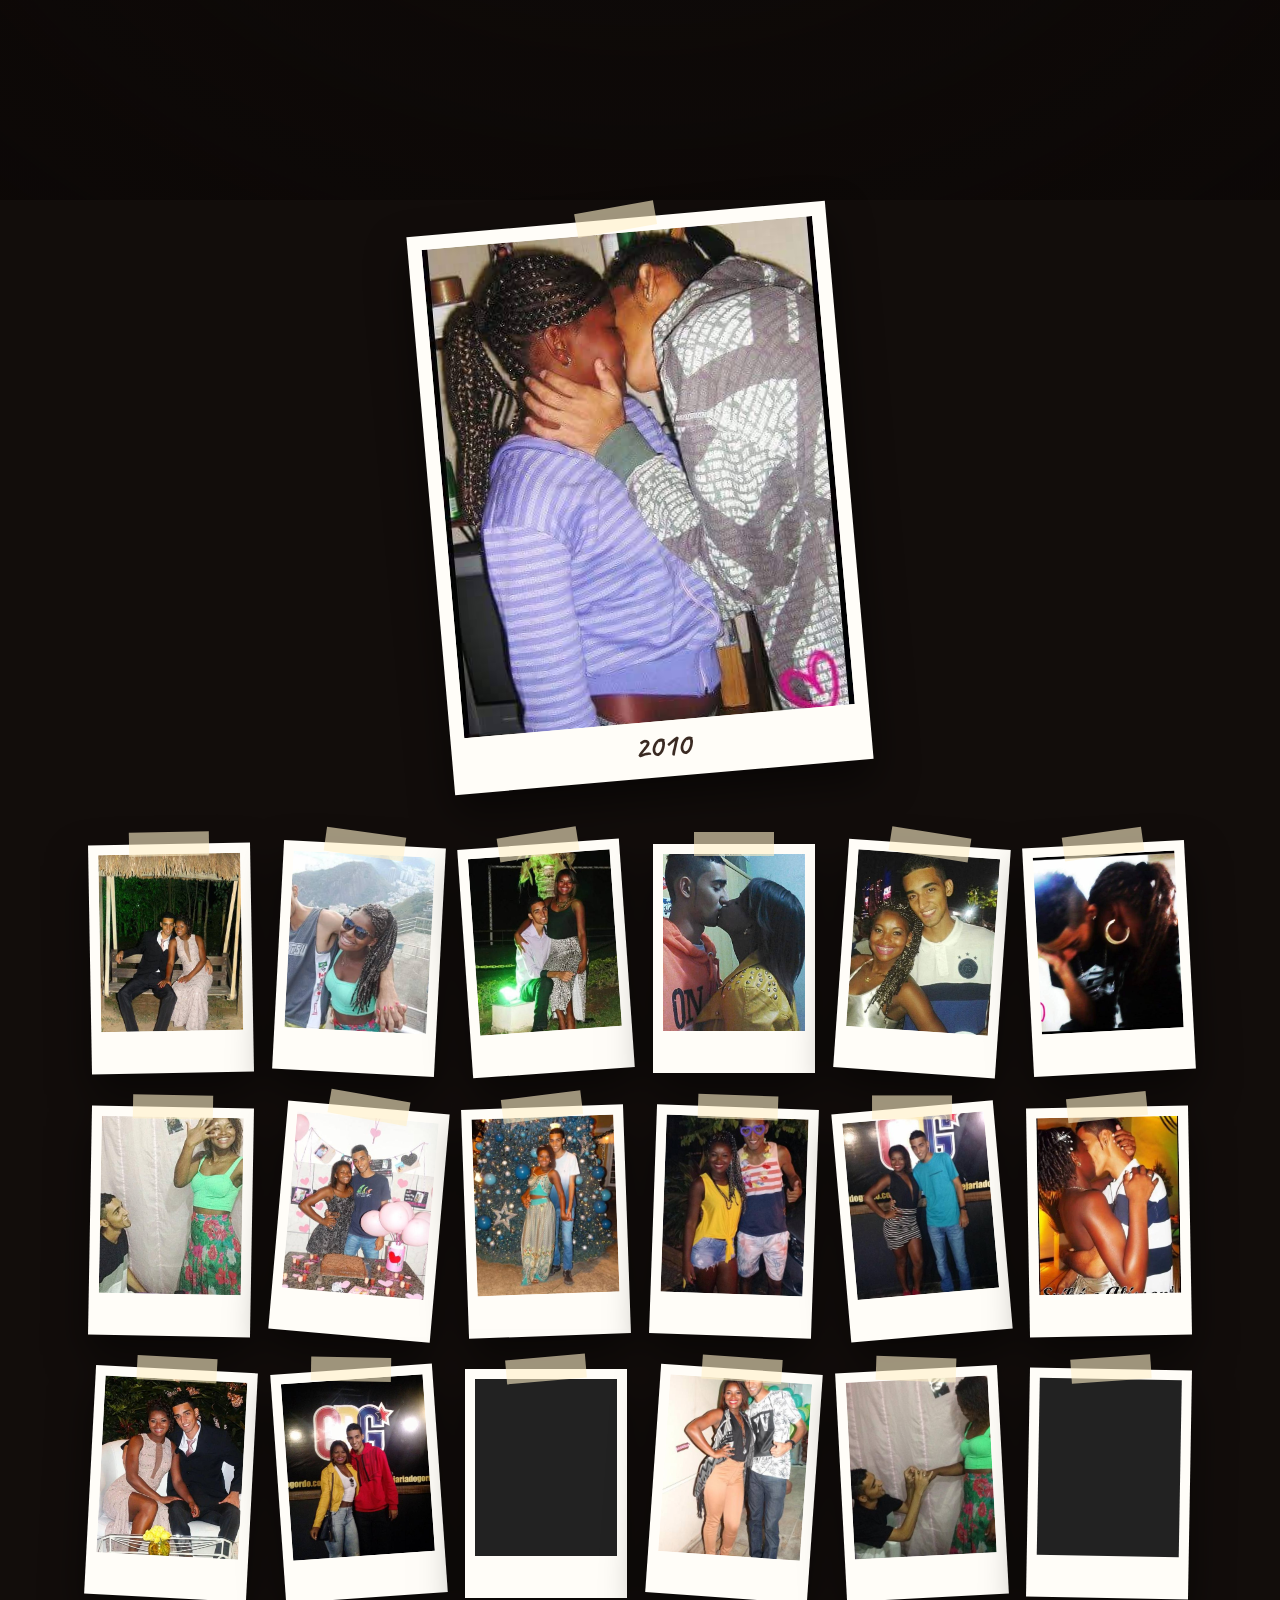
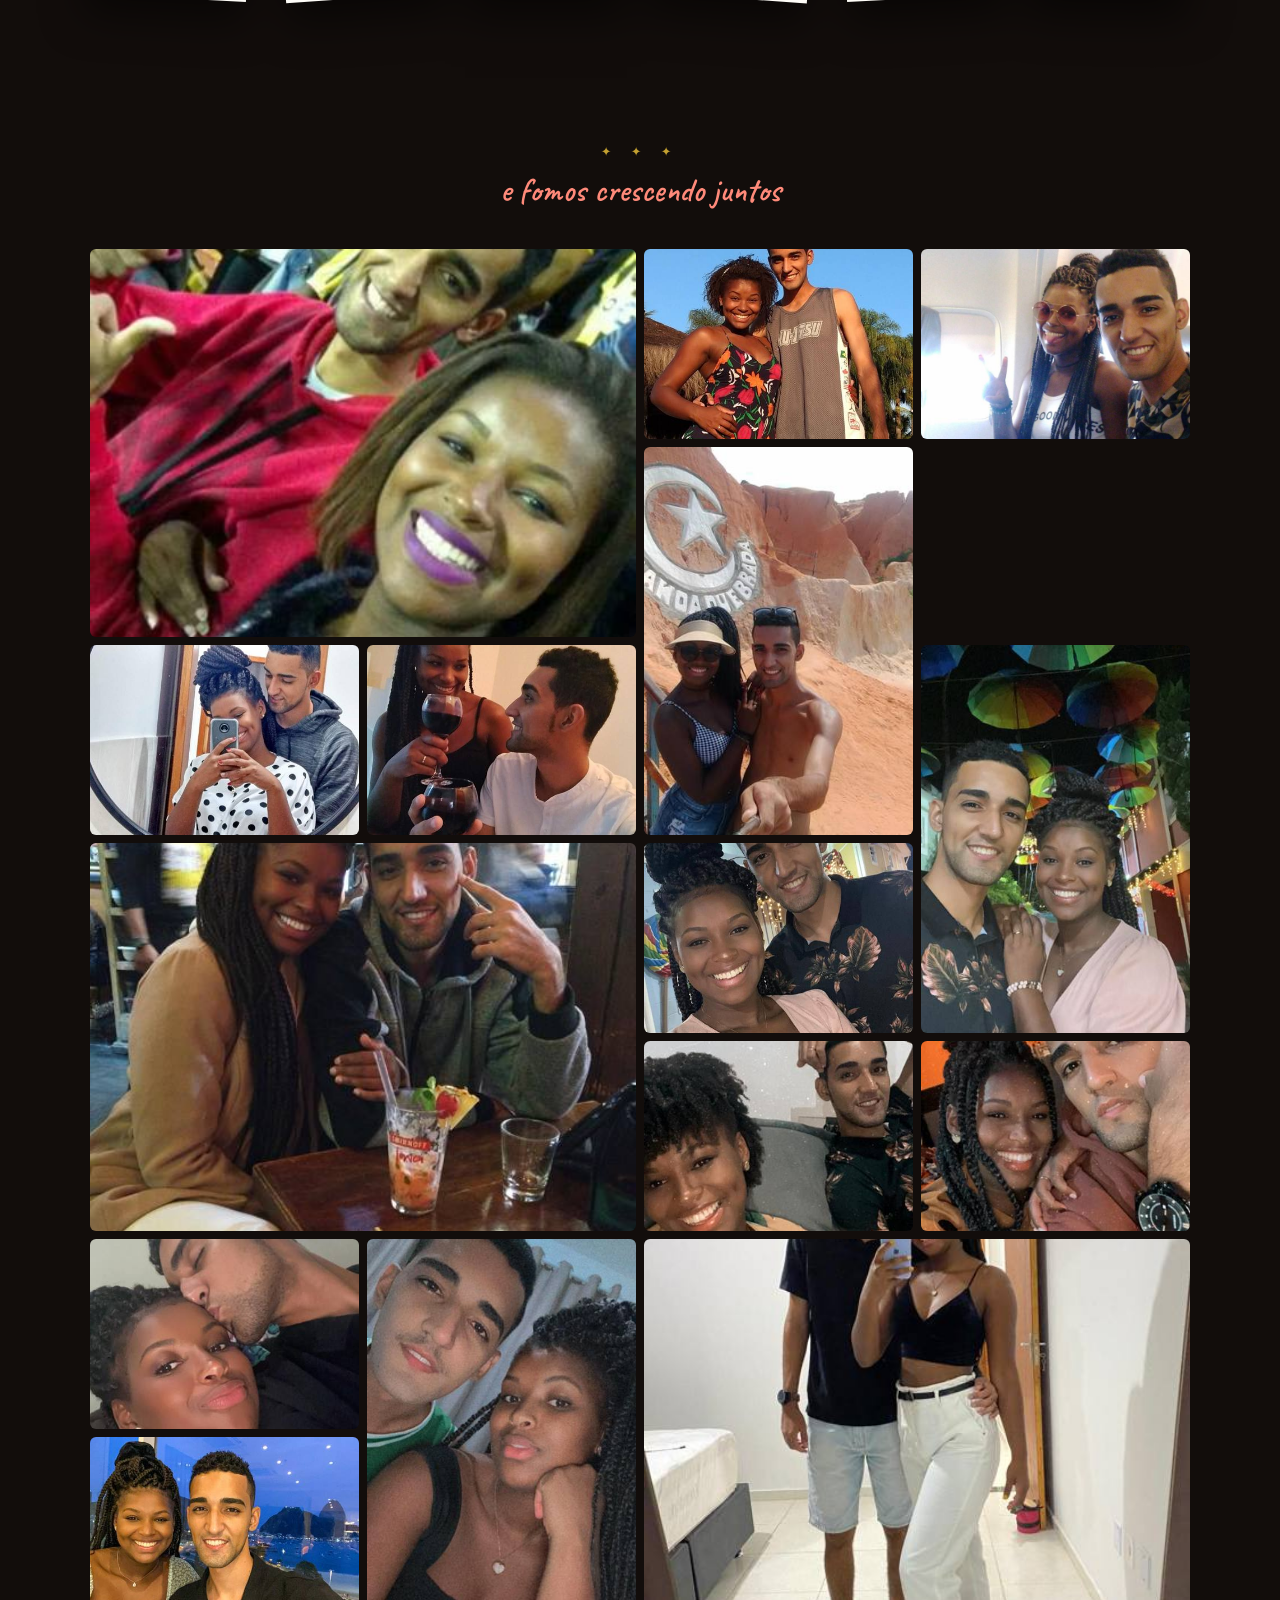
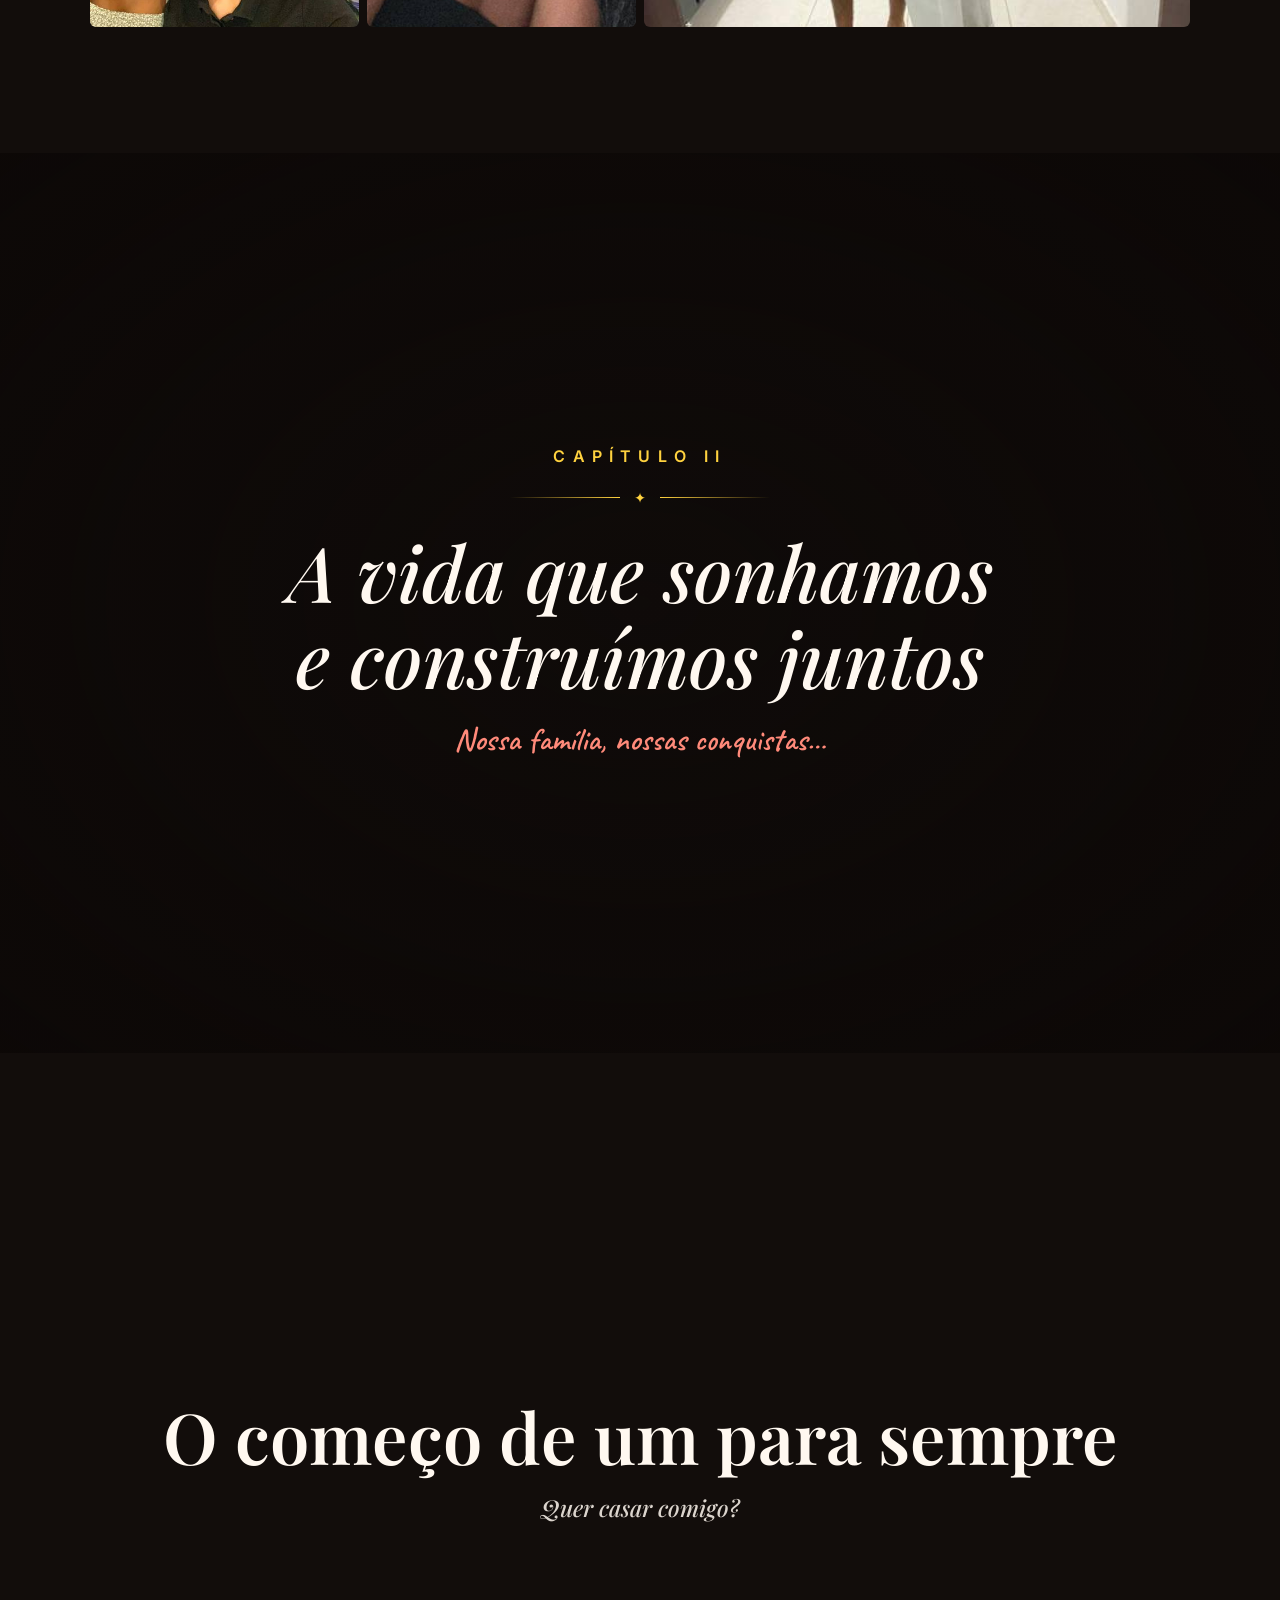
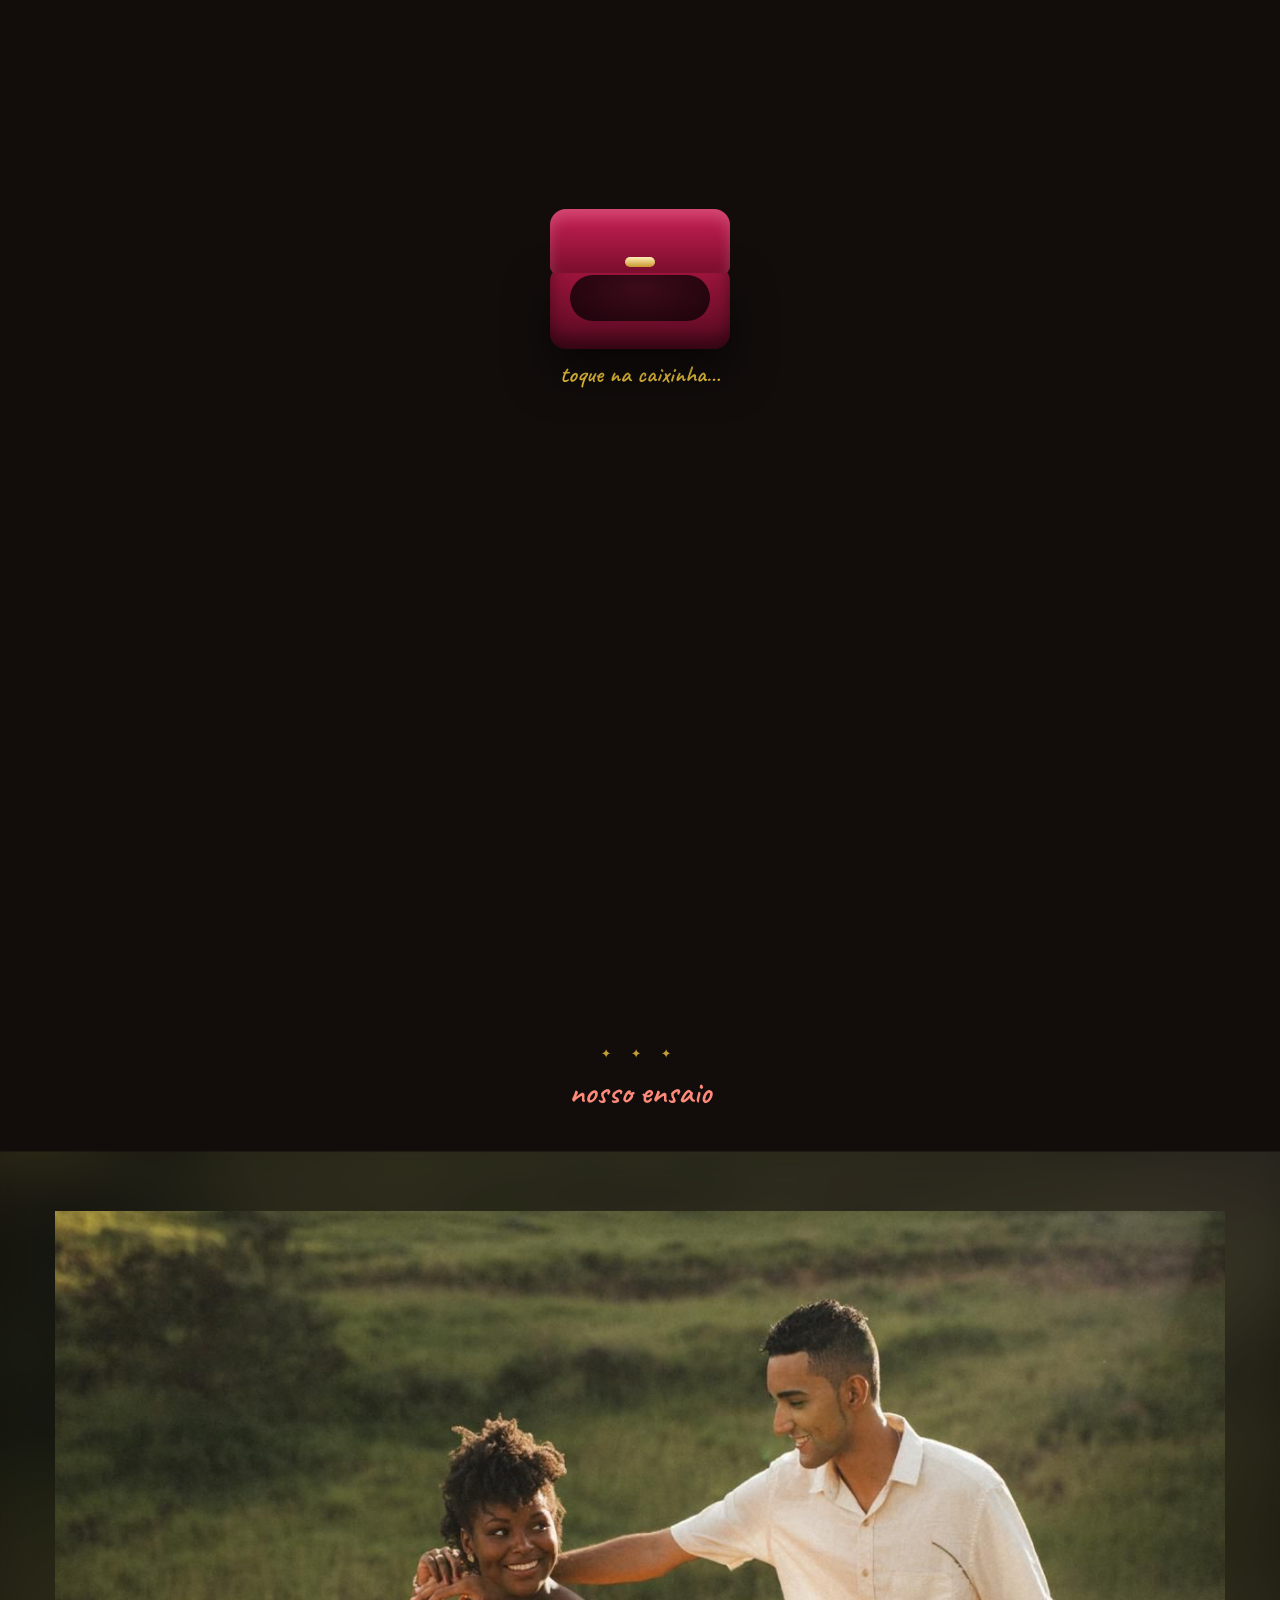
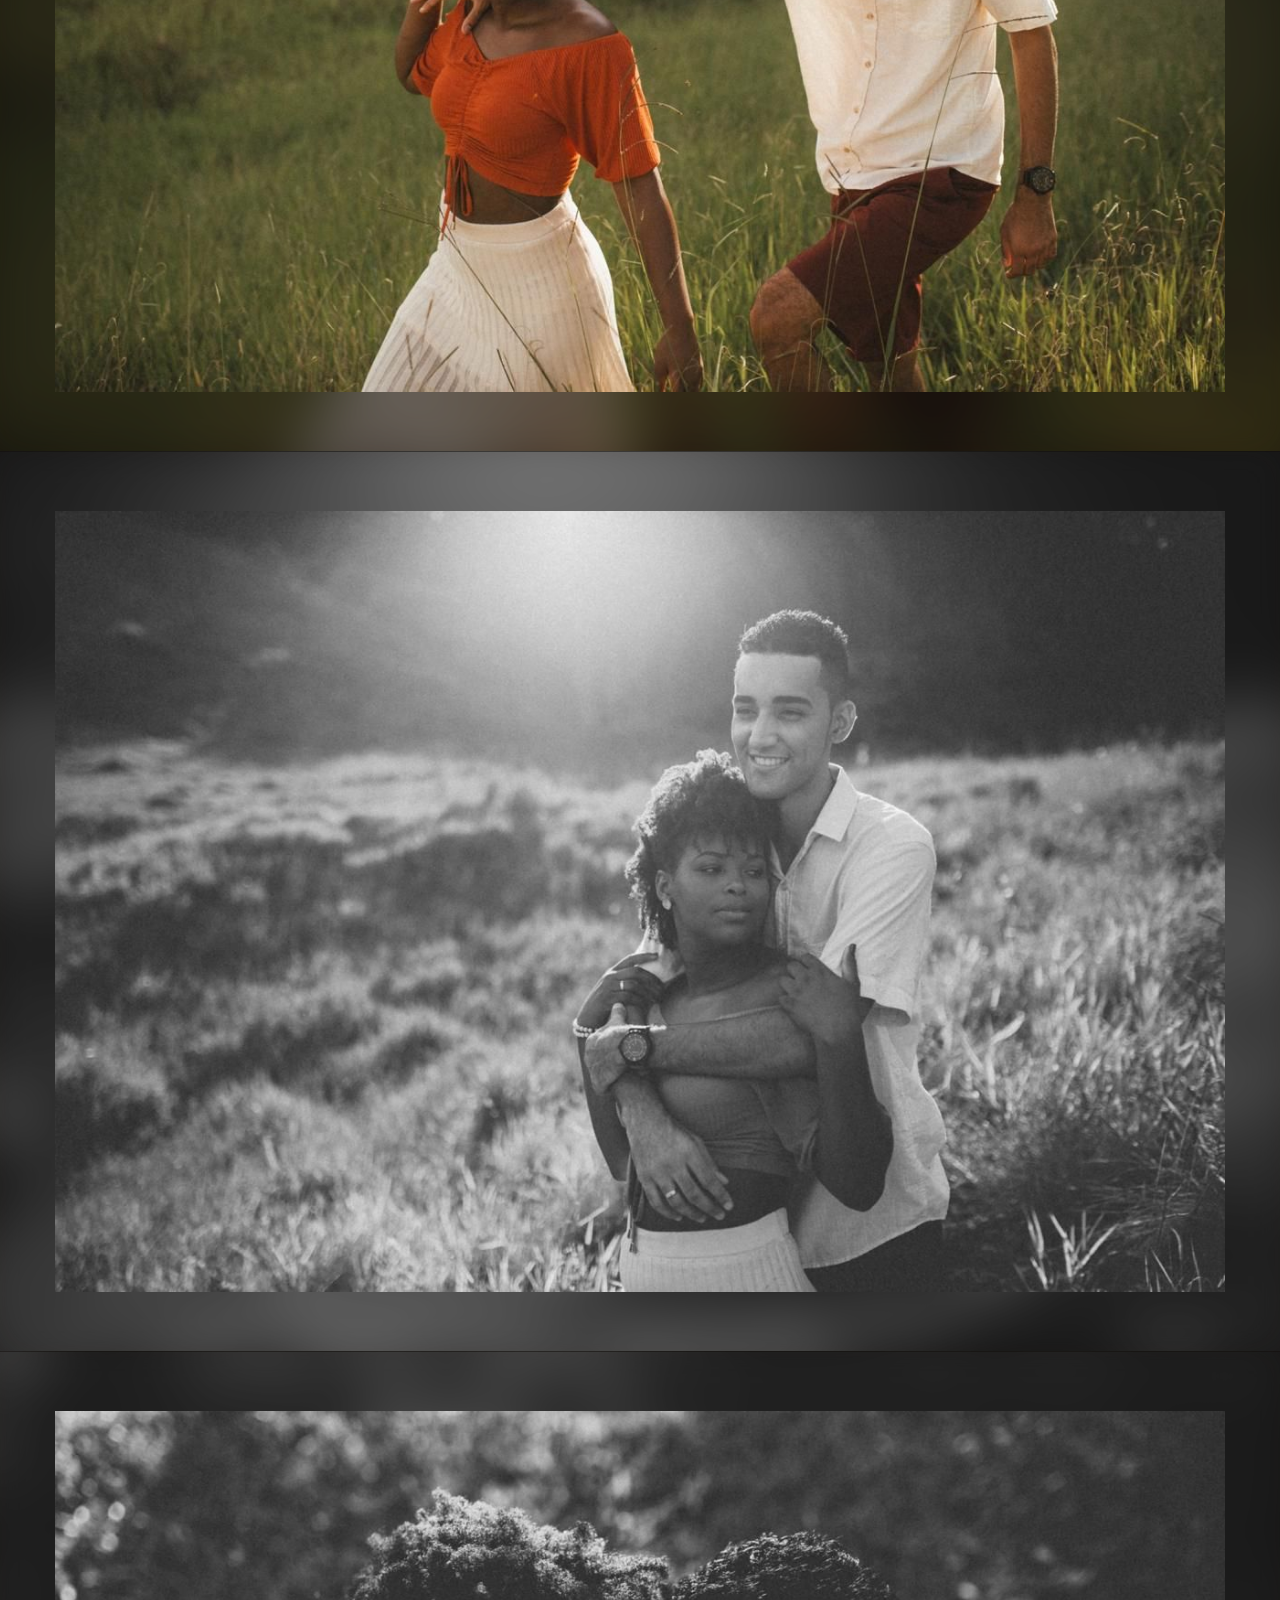
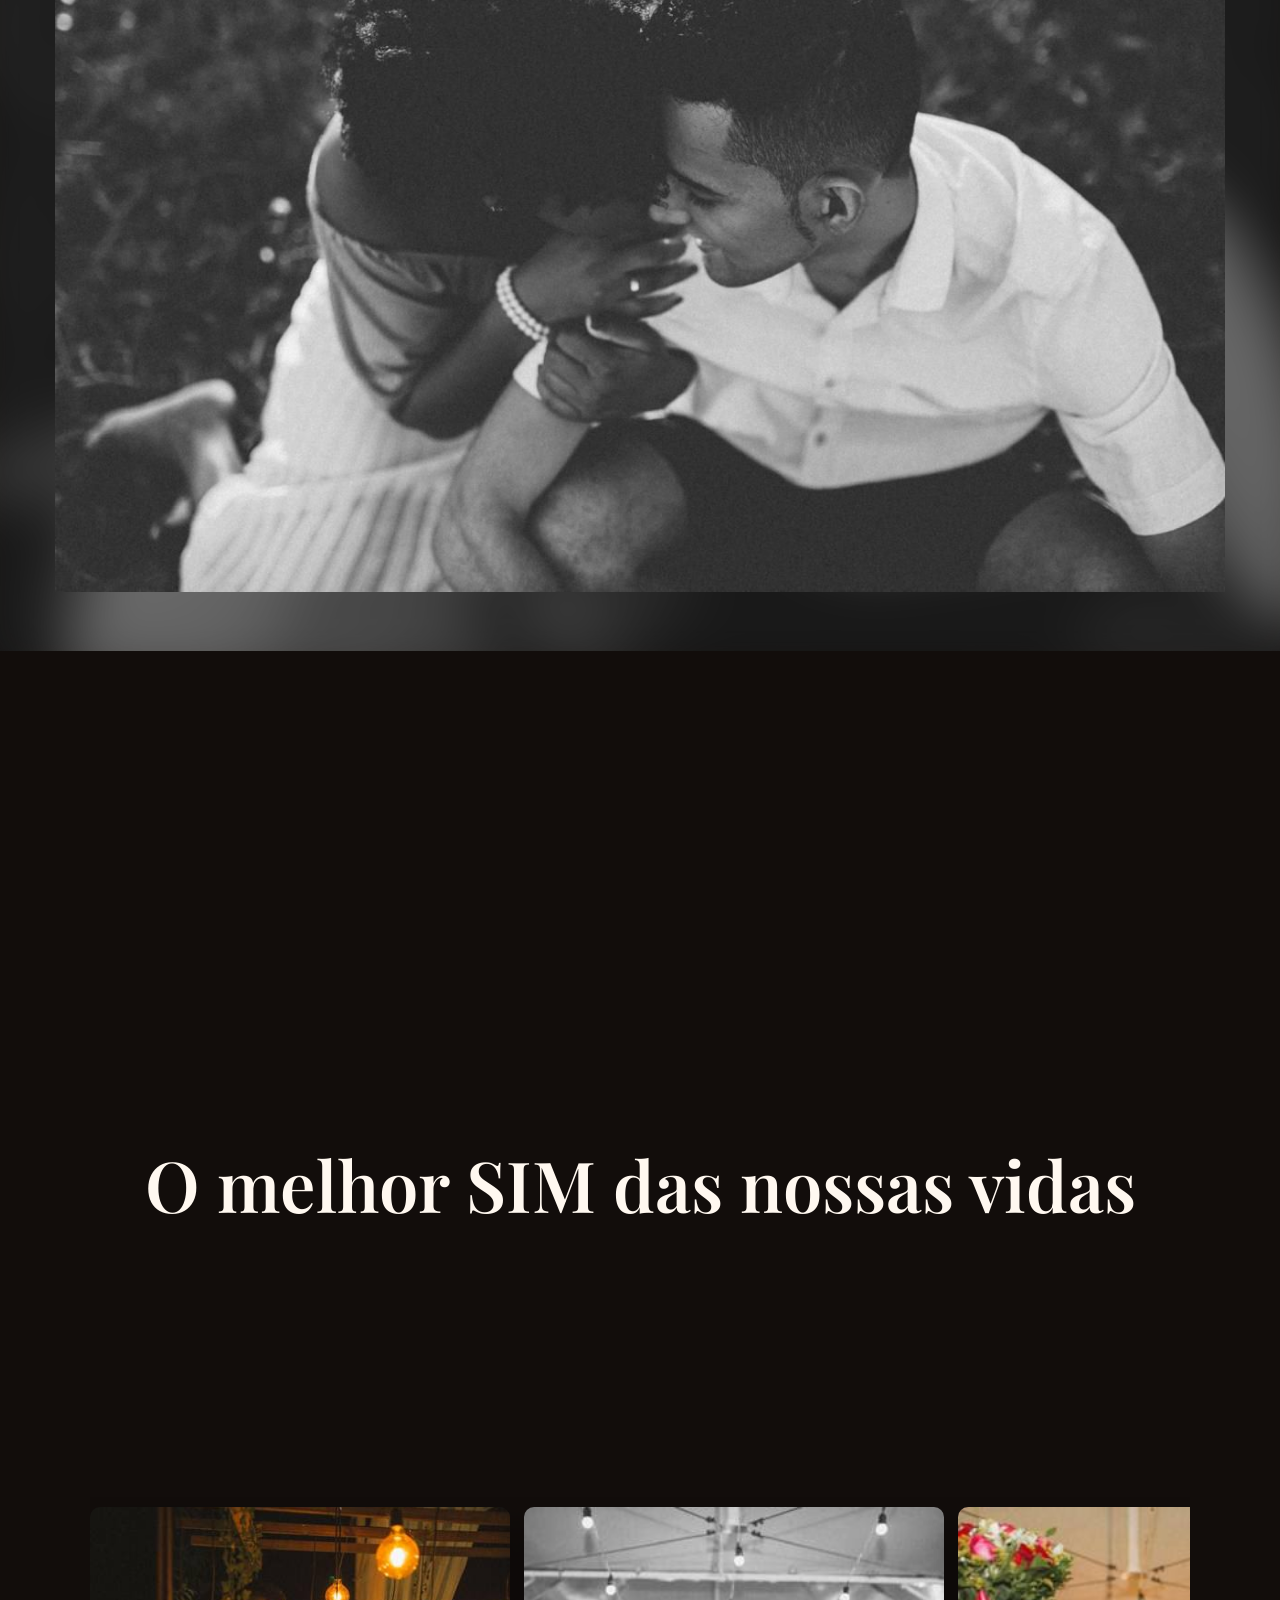
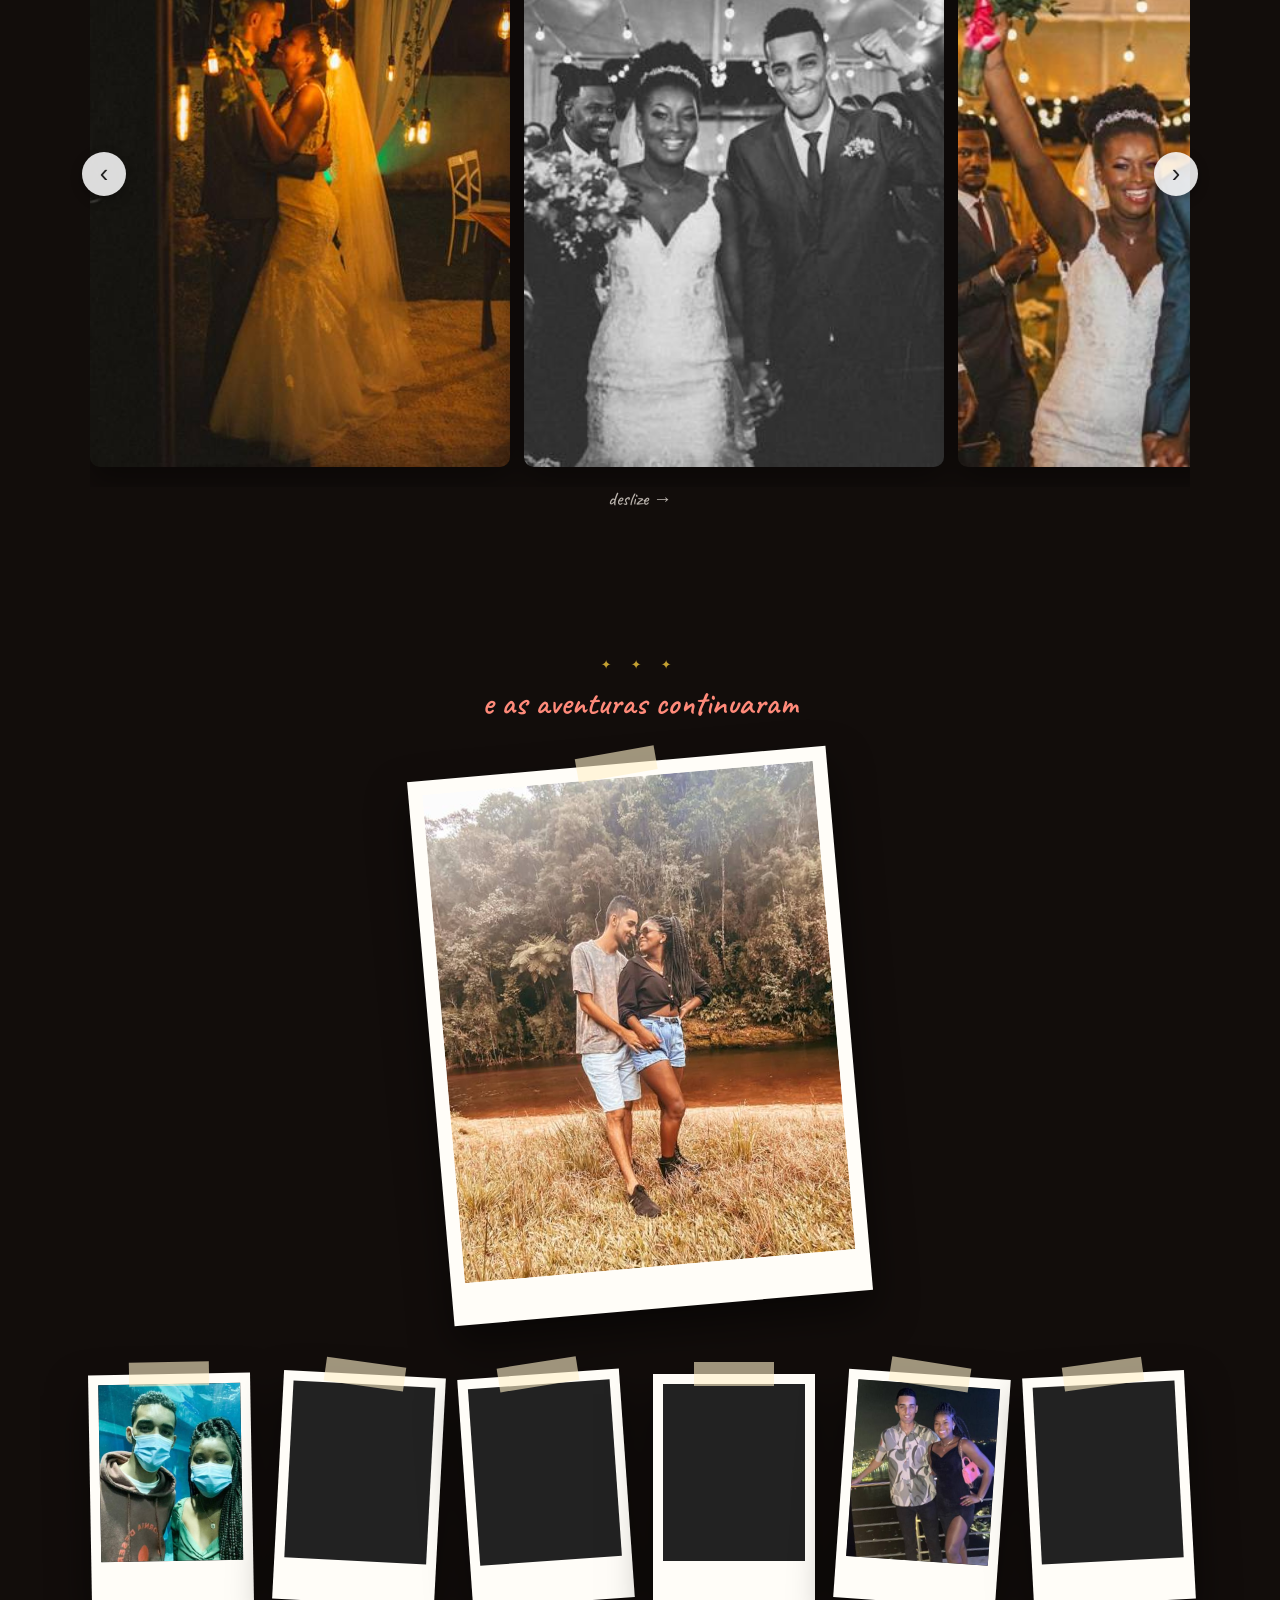
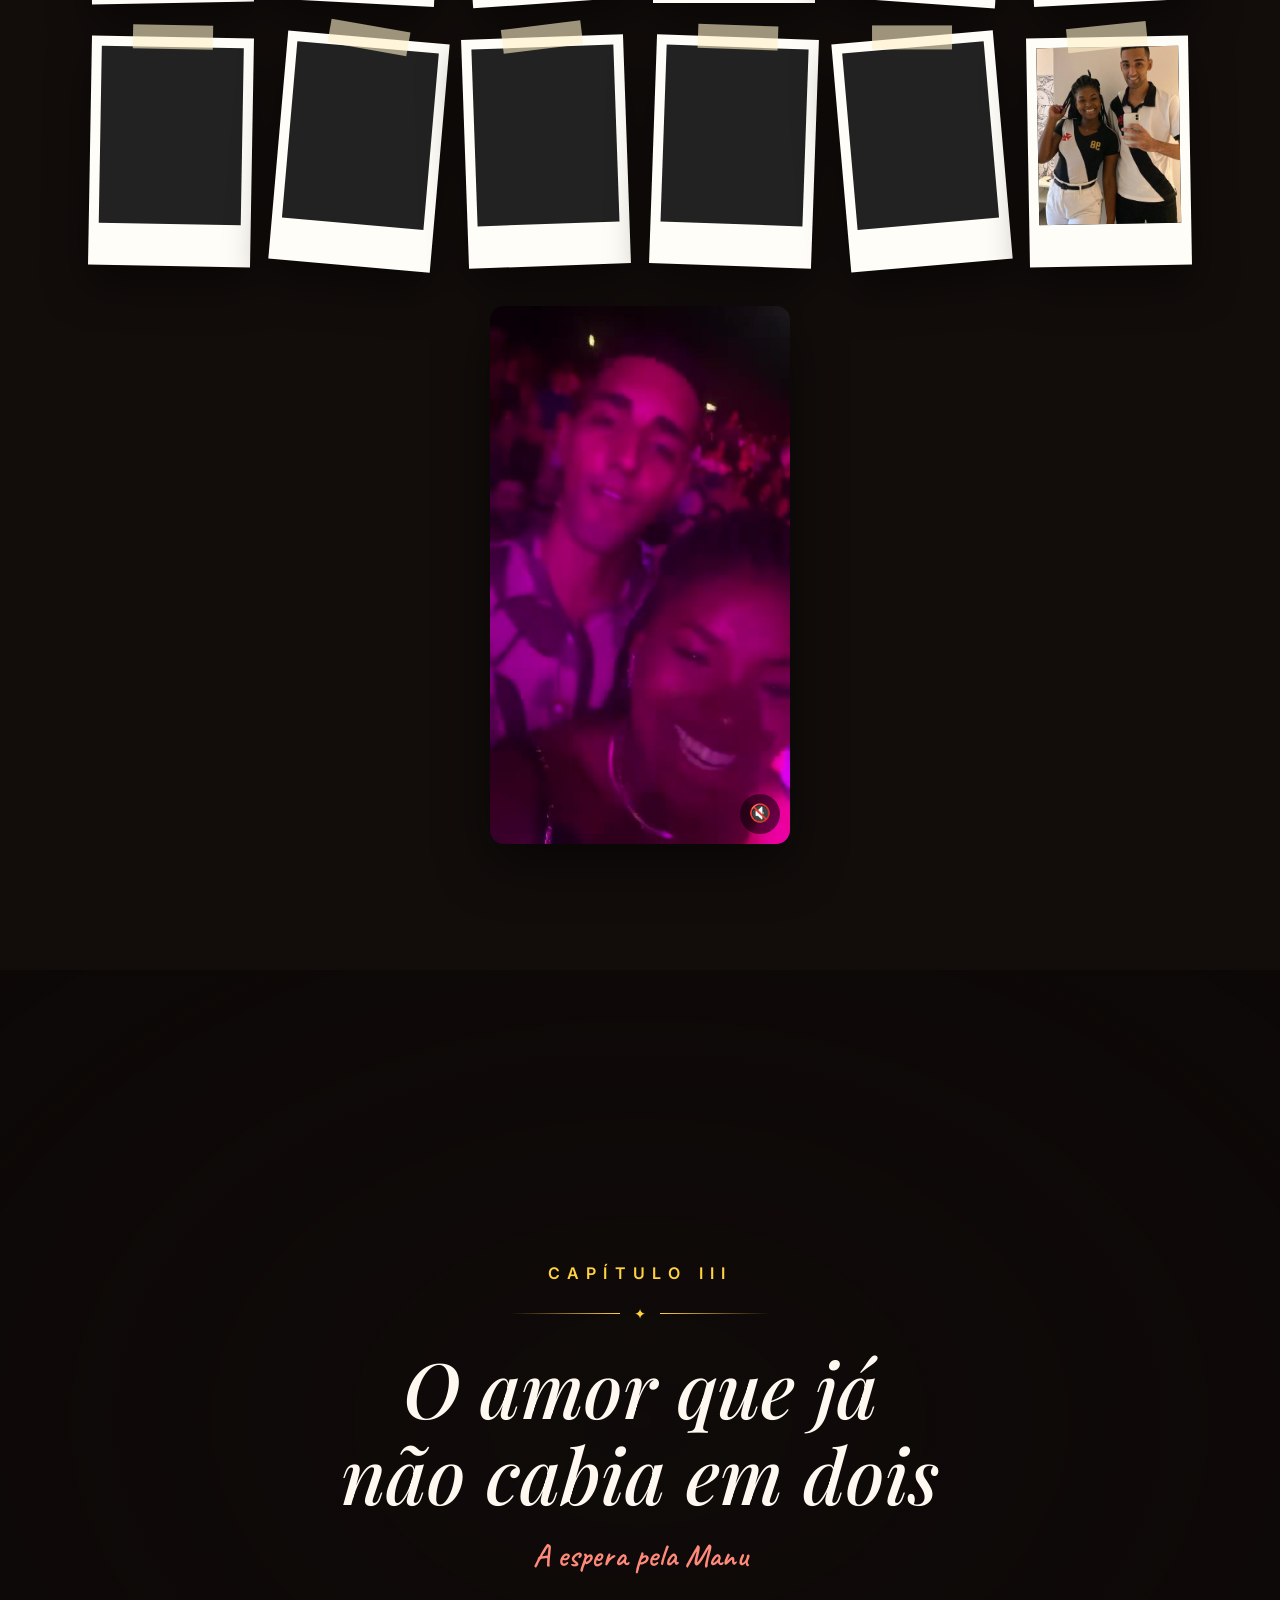
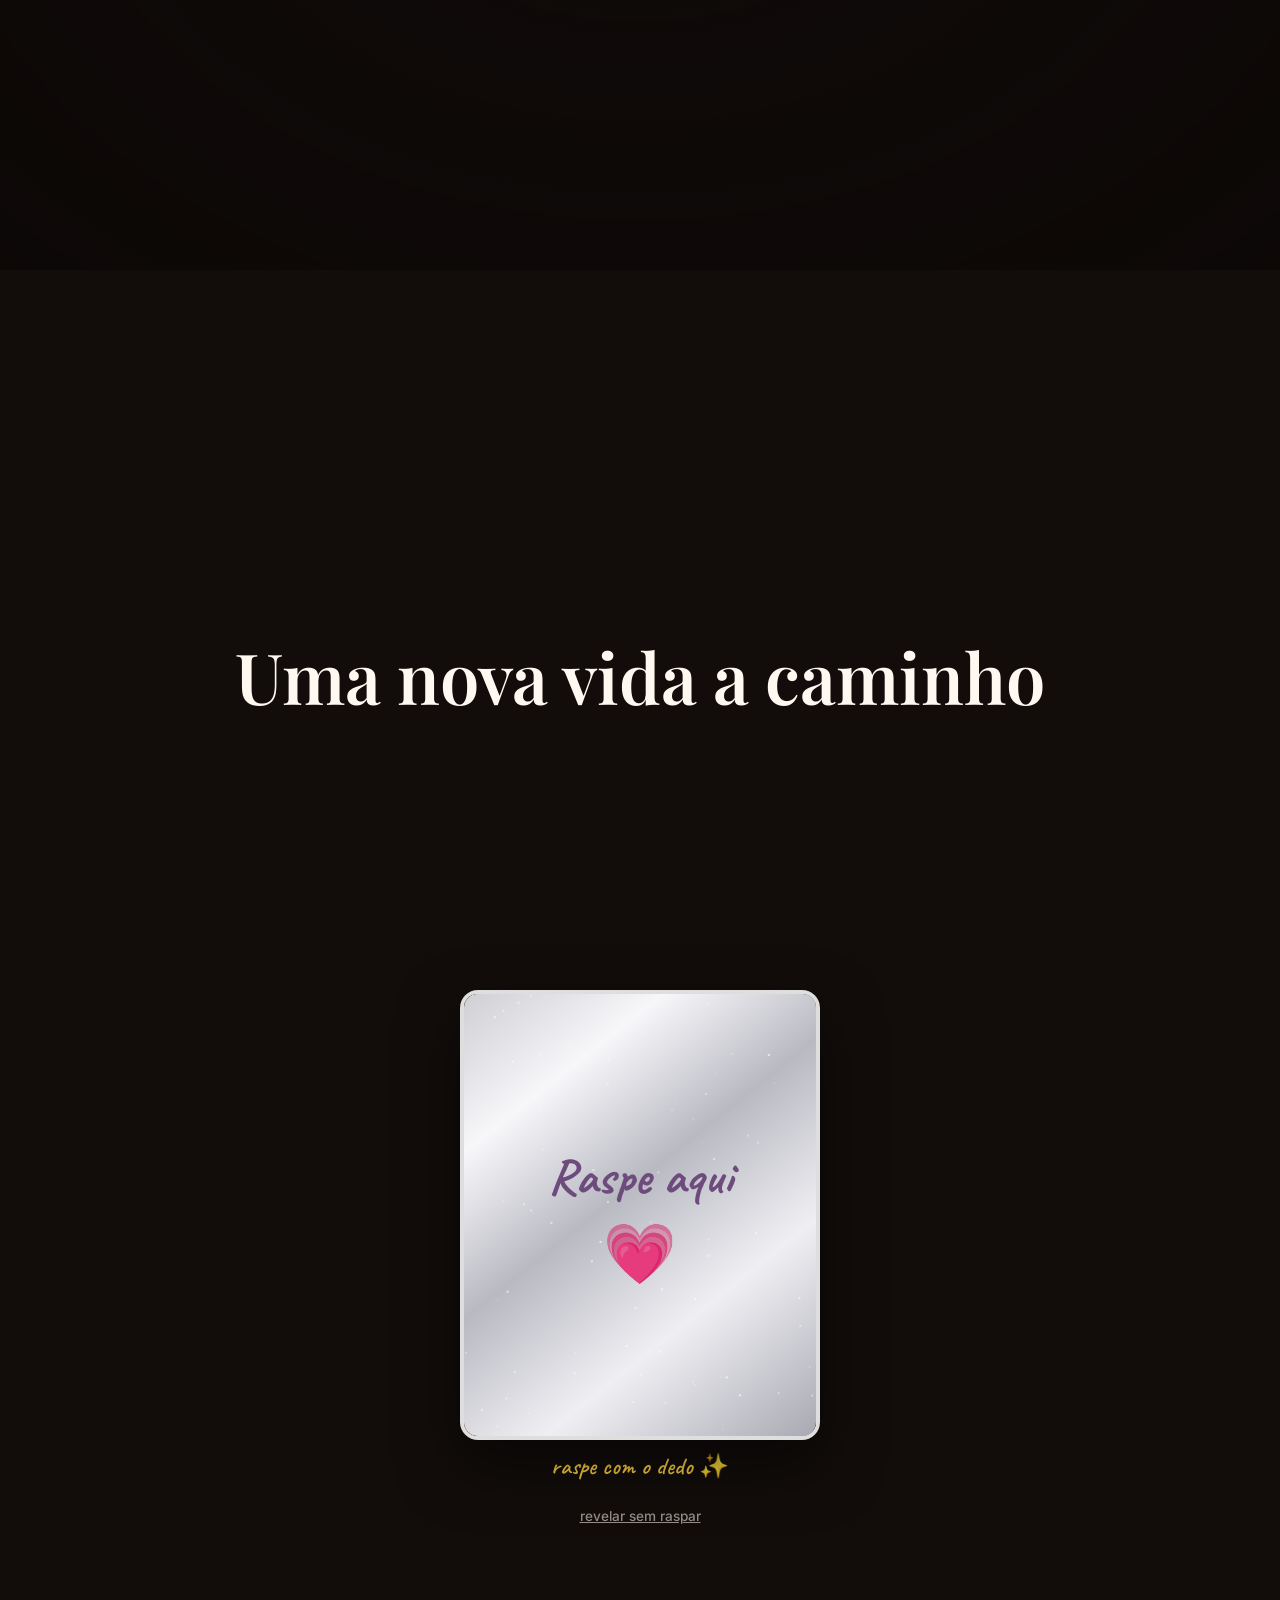
==== commit 0db776c5: "Ajustes da Érica: frase inicial, cap. I direto nas fotos, novos títulos dos capítulos II e V, +10 fo" ====
--- a/index.html
+++ b/index.html
@@ -30,6 +30,7 @@
 <div class="contador" aria-live="polite"><small>ano</small><b id="ano">2010</b></div>
 
 <header class="cena intro">
+  <p class="celebrando" id="celebrando"></p>
   <p class="maquina" id="maquina"></p>
   <h1 id="nome"></h1>
   <p class="casal" id="casal"></p>
@@ -98,6 +99,7 @@
   <div id="final-video"></div>
   <p class="maquina" id="frase-final">Nossa história continua…</p>
   <p class="assinatura" id="assinatura"></p>
+  <div class="despedida" id="despedida"></div>
   <button id="replay">↺ ver de novo</button>
 </section>
 
--- a/estilo.css
+++ b/estilo.css
@@ -55,12 +55,13 @@
 .foto img{width:100%;height:100%;object-fit:cover;filter:sepia(1) contrast(.8) brightness(1.3);transition:filter 2s ease .4s}
 .polaroid.vis .foto img{filter:none}
 .legenda{font:700 1.5rem/1.2 Caveat,cursive;color:#3a2a22;text-align:center;padding:.4rem .4rem .7rem;min-height:2.6rem}
-.mural{display:grid;grid-template-columns:repeat(auto-fill,minmax(150px,1fr));gap:34px 26px;align-items:start}
+.mural{display:grid;grid-template-columns:repeat(6,minmax(0,1fr));gap:34px 26px;align-items:start}
+@media (max-width:900px){.mural{grid-template-columns:repeat(3,minmax(0,1fr))}}
 .mural .grande{grid-column:1/-1;width:min(420px,88vw);justify-self:center;padding:14px 14px 0;margin-bottom:2rem}
 .mural .grande .legenda{font-size:2rem}
 
 /* mosaico */
-.mosaico{display:grid;grid-template-columns:repeat(auto-fill,minmax(160px,1fr));grid-auto-rows:170px;grid-auto-flow:dense;gap:8px}
+.mosaico{display:grid;grid-template-columns:repeat(4,minmax(0,1fr));grid-auto-rows:190px;grid-auto-flow:dense;gap:8px}
 .cel{overflow:hidden;border-radius:6px;opacity:0;transform:scale(.85);transition:opacity .7s ease var(--d),transform .9s cubic-bezier(.2,.8,.2,1) var(--d)}
 .cel.vis{opacity:1;transform:none}
 .cel.g{grid-column:span 2;grid-row:span 2}.cel.alta{grid-row:span 2}
@@ -409,3 +410,22 @@
 .dica-surpresa{font:600 clamp(1.3rem,4vw,1.6rem) Caveat,cursive;color:#ff8fb1;margin:.6rem 0 0;animation:flutua 2.4s ease-in-out infinite}
 .dia-do-aniversario .aniv{font-size:clamp(1.3rem,4vw,1.7rem)}
 @media (prefers-reduced-motion:reduce){.aniv{opacity:1!important;transform:none!important}.dica-surpresa{animation:none}}
+
+/* ---------- abertura: "Celebrando a vida com você" ---------- */
+.celebrando{font:400 clamp(1.7rem,6vw,2.8rem)/1.2 Lobster,cursive;margin:0 0 1.4rem;max-width:16em;
+  background:linear-gradient(90deg,#ffd23f,#ff8fb1,#ffd23f);background-size:200% 100%;-webkit-background-clip:text;background-clip:text;color:transparent;
+  filter:drop-shadow(0 0 14px rgba(255,210,63,.35));opacity:0;transform:translateY(14px) scale(.96);transition:opacity 1.2s ease,transform 1.4s cubic-bezier(.2,.8,.2,1)}
+.celebrando.on{opacity:1;transform:none;animation:arcoiris 5s linear infinite}
+
+/* ---------- despedida no final ---------- */
+.despedida{margin-top:.6rem}
+.familinha{font:700 clamp(1.8rem,6vw,2.6rem) Caveat,cursive;color:#ffd23f;margin:.4rem 0 0}
+.te-amamos{font:400 clamp(2.2rem,8vw,3.6rem)/1.1 Lobster,cursive;margin:.2rem 0 0;
+  background:linear-gradient(90deg,#ff5c8a,#ffd23f,#ff5c8a);background-size:200% 100%;-webkit-background-clip:text;background-clip:text;color:transparent;
+  animation:arcoiris 4s linear infinite;filter:drop-shadow(0 0 16px rgba(255,92,138,.4))}
+
+/* ---------- conquista com várias fotos ---------- */
+.conq-verso.varias img{opacity:0;transition:opacity 1s ease}
+.conq-verso.varias img.ativa{opacity:1}
+@media (prefers-reduced-motion:reduce){.celebrando{opacity:1!important;transform:none!important;animation:none!important}.te-amamos{animation:none}}
+.cel.largo{grid-column:span 2}
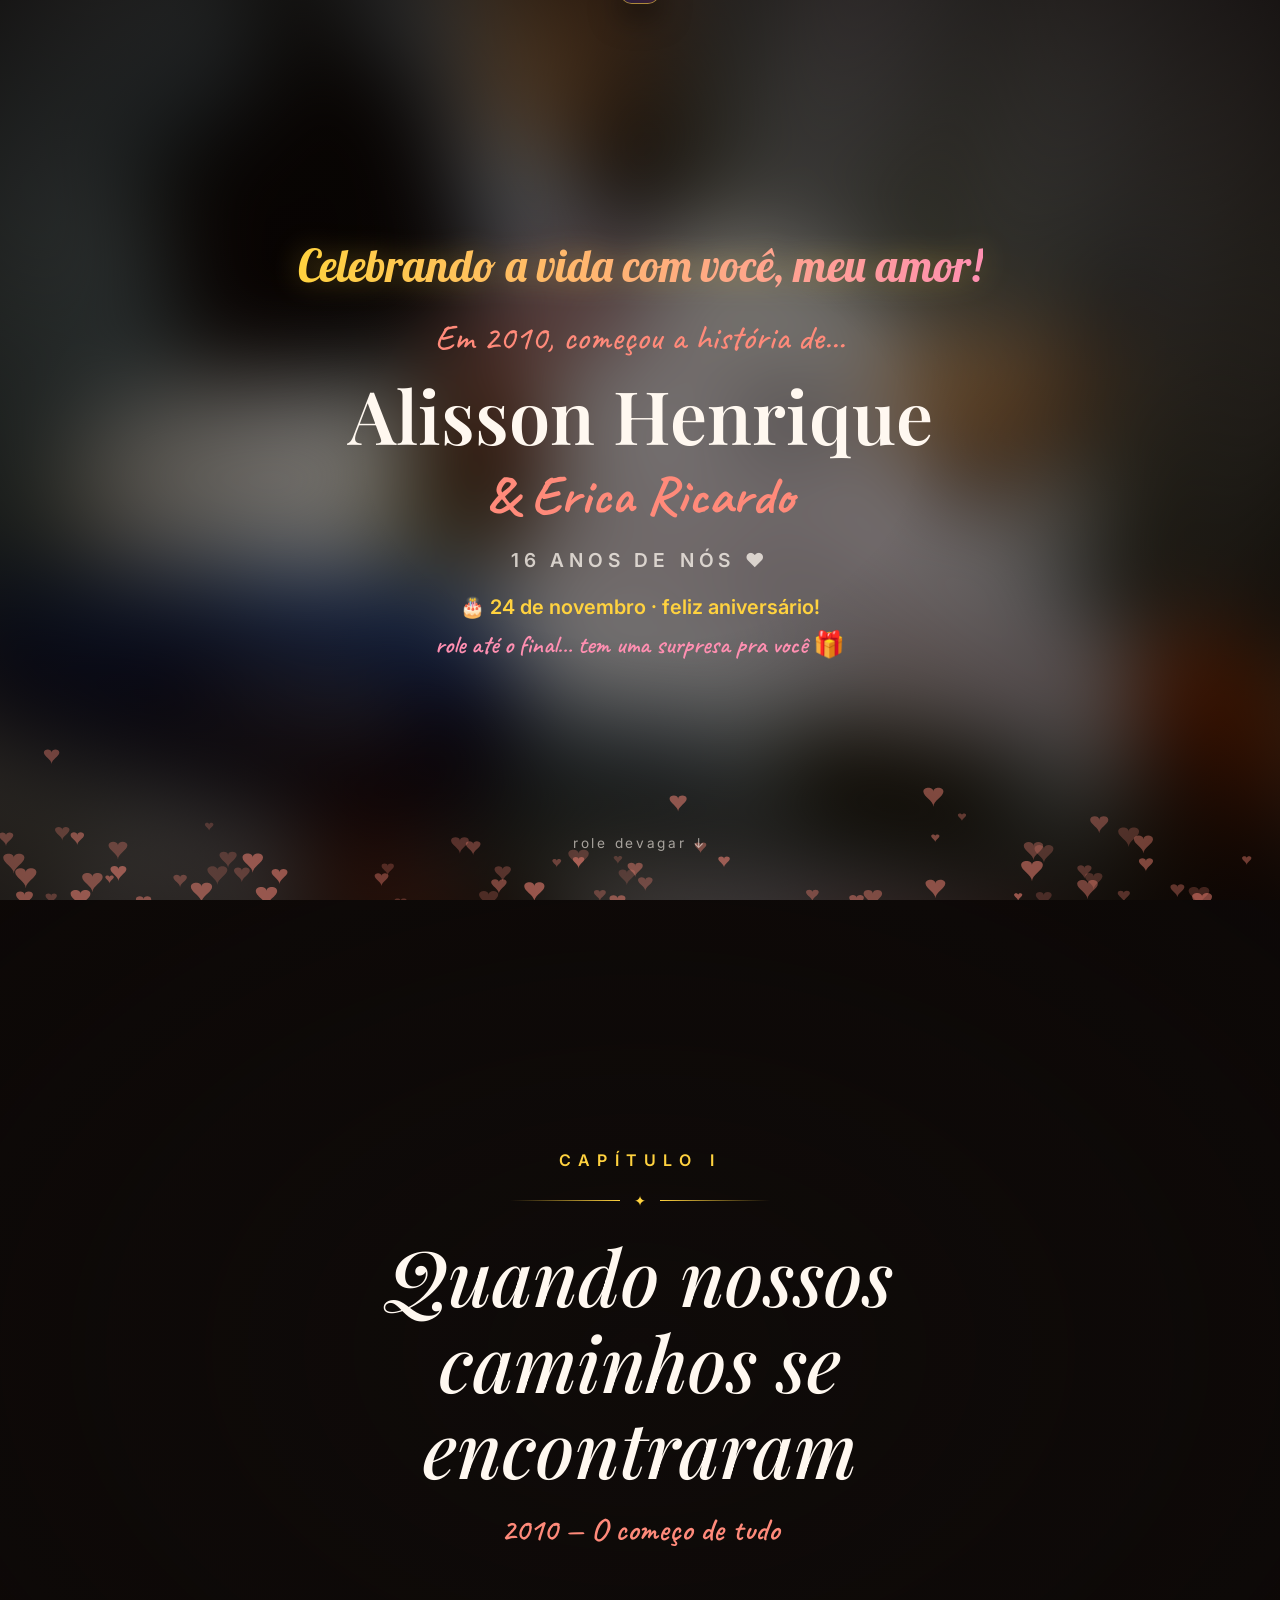
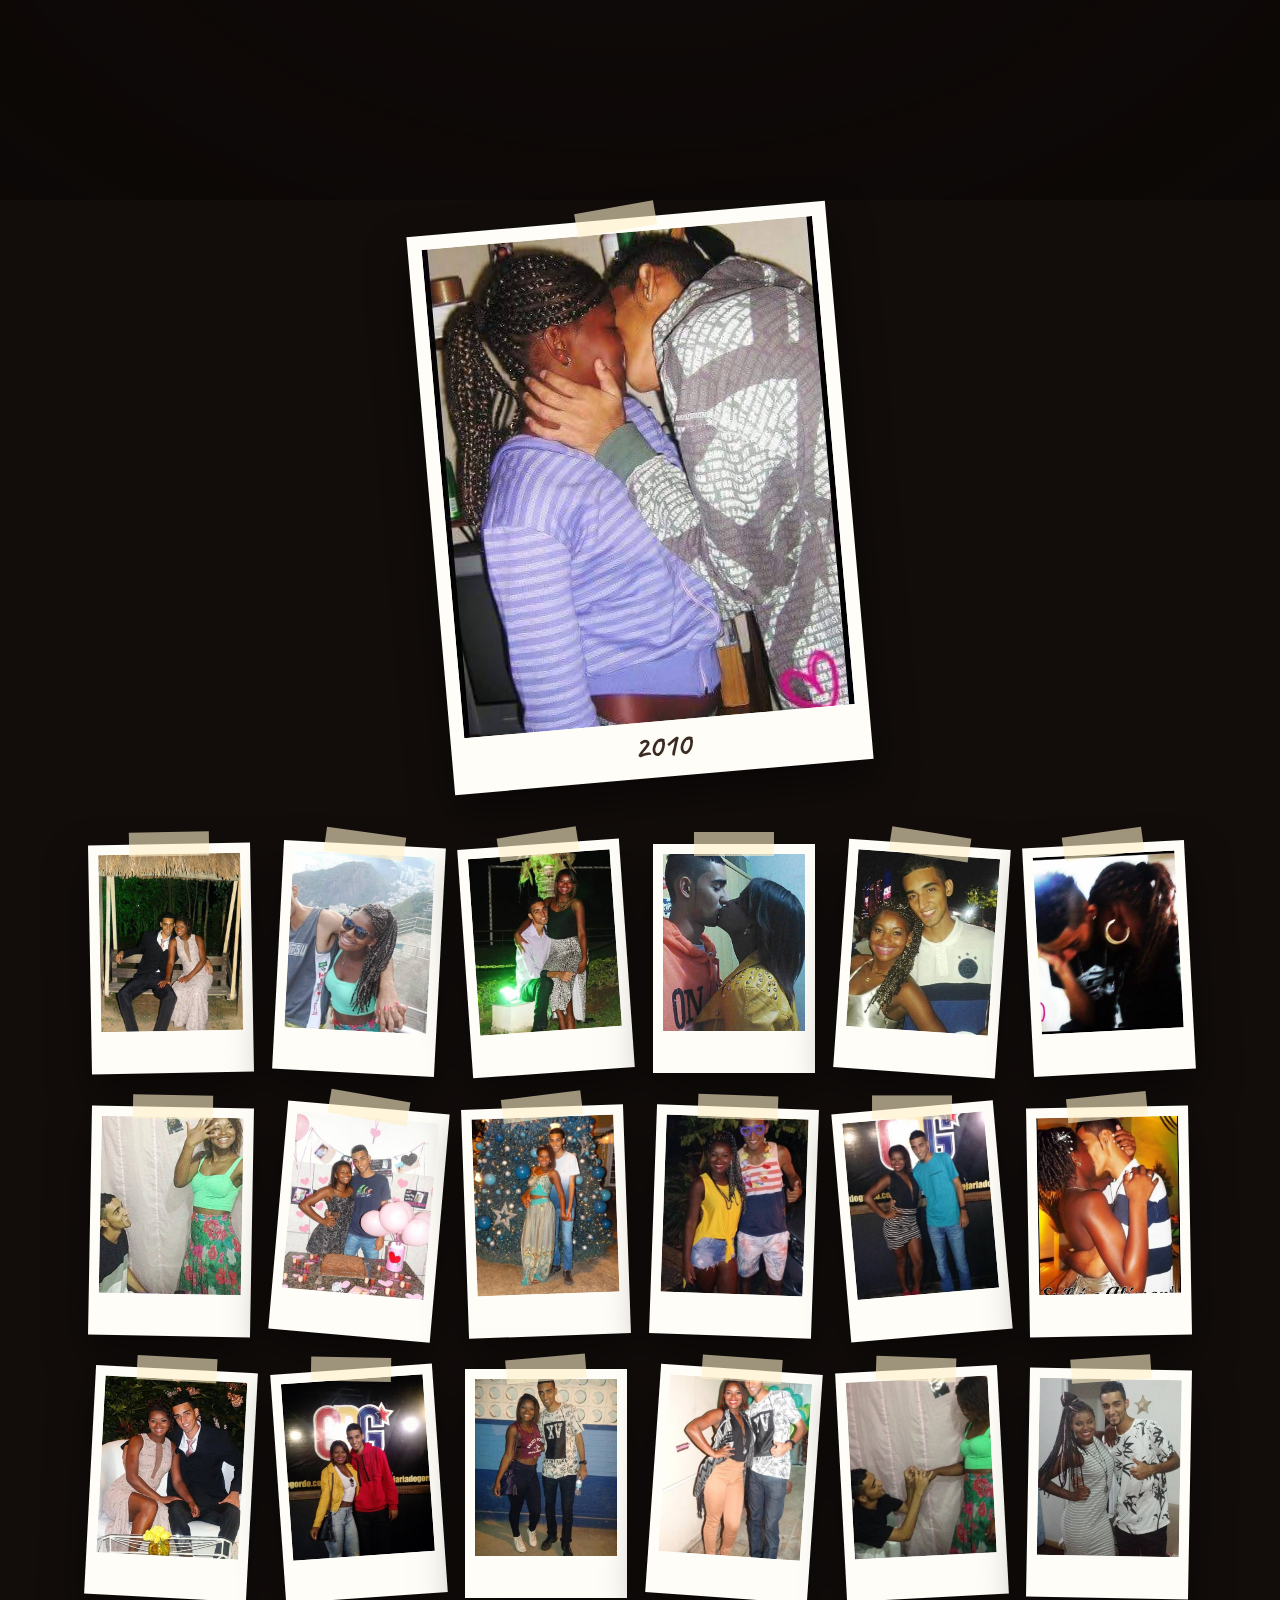
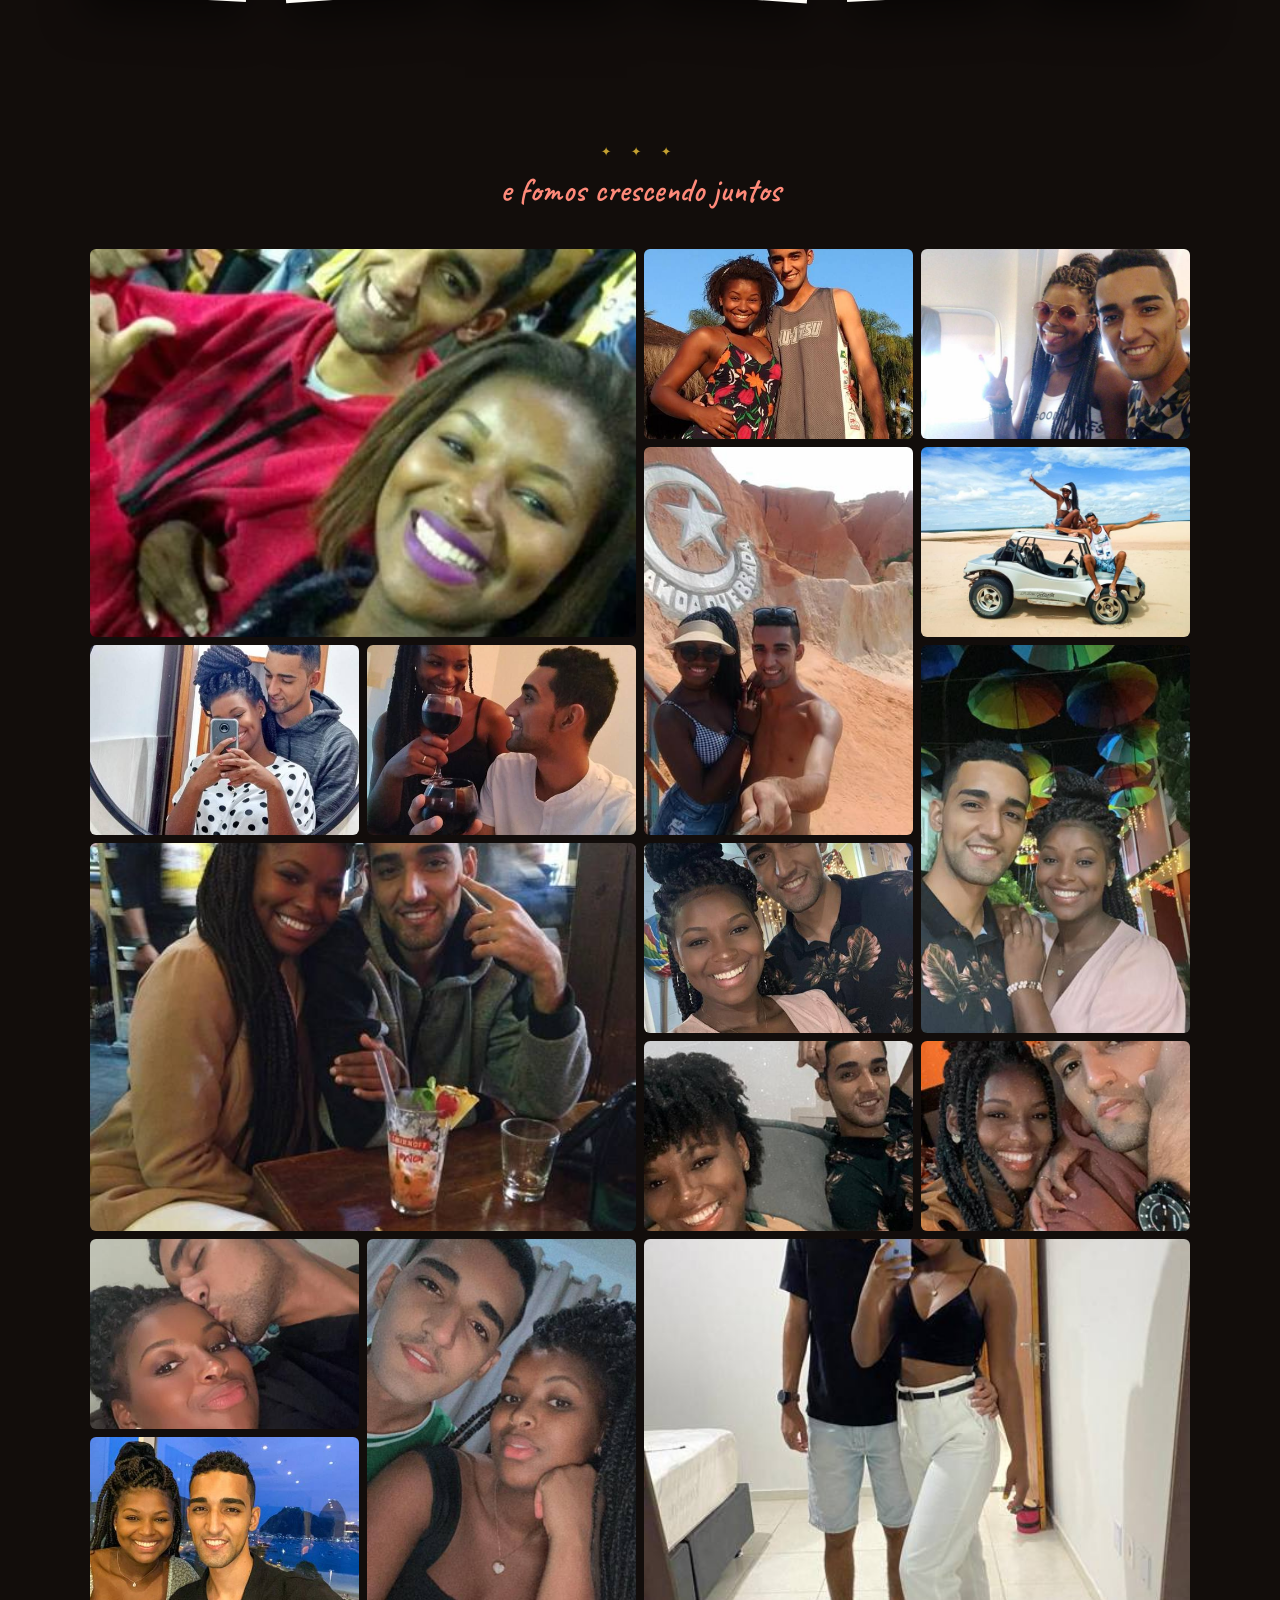
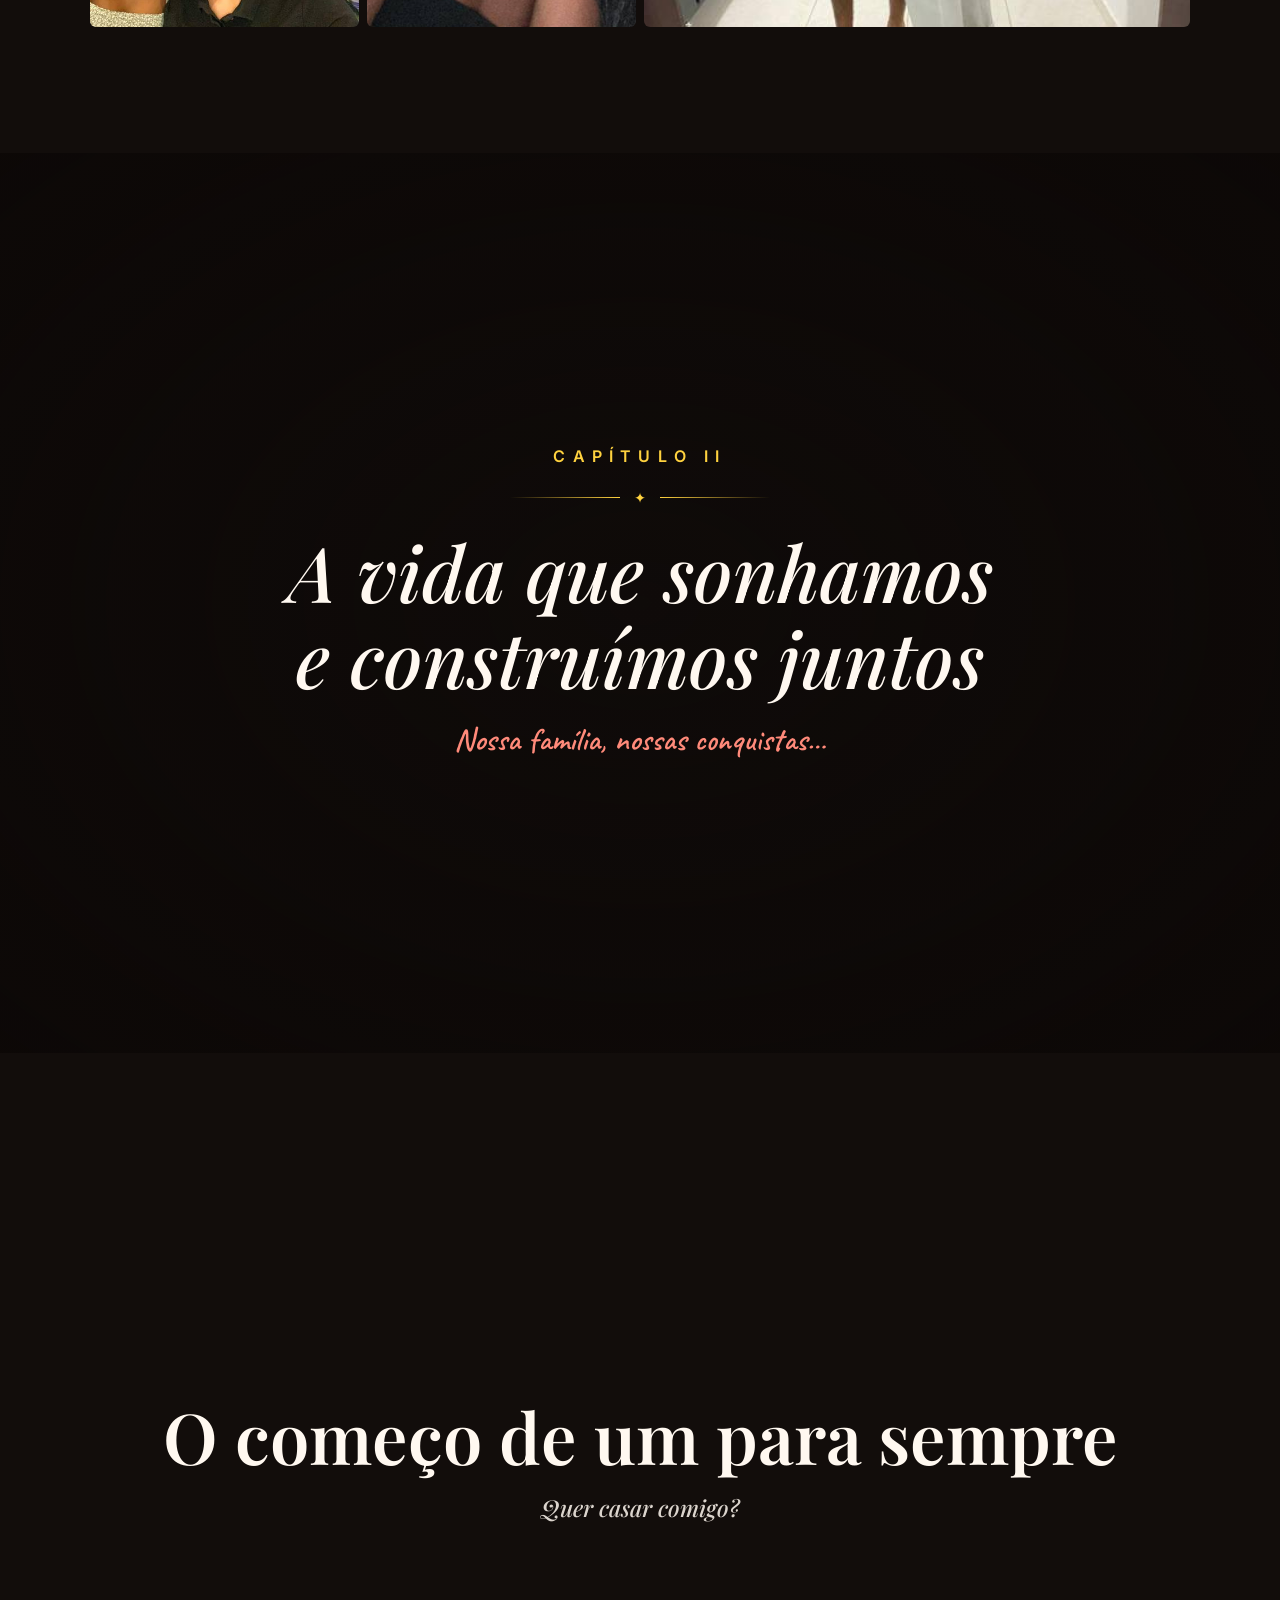
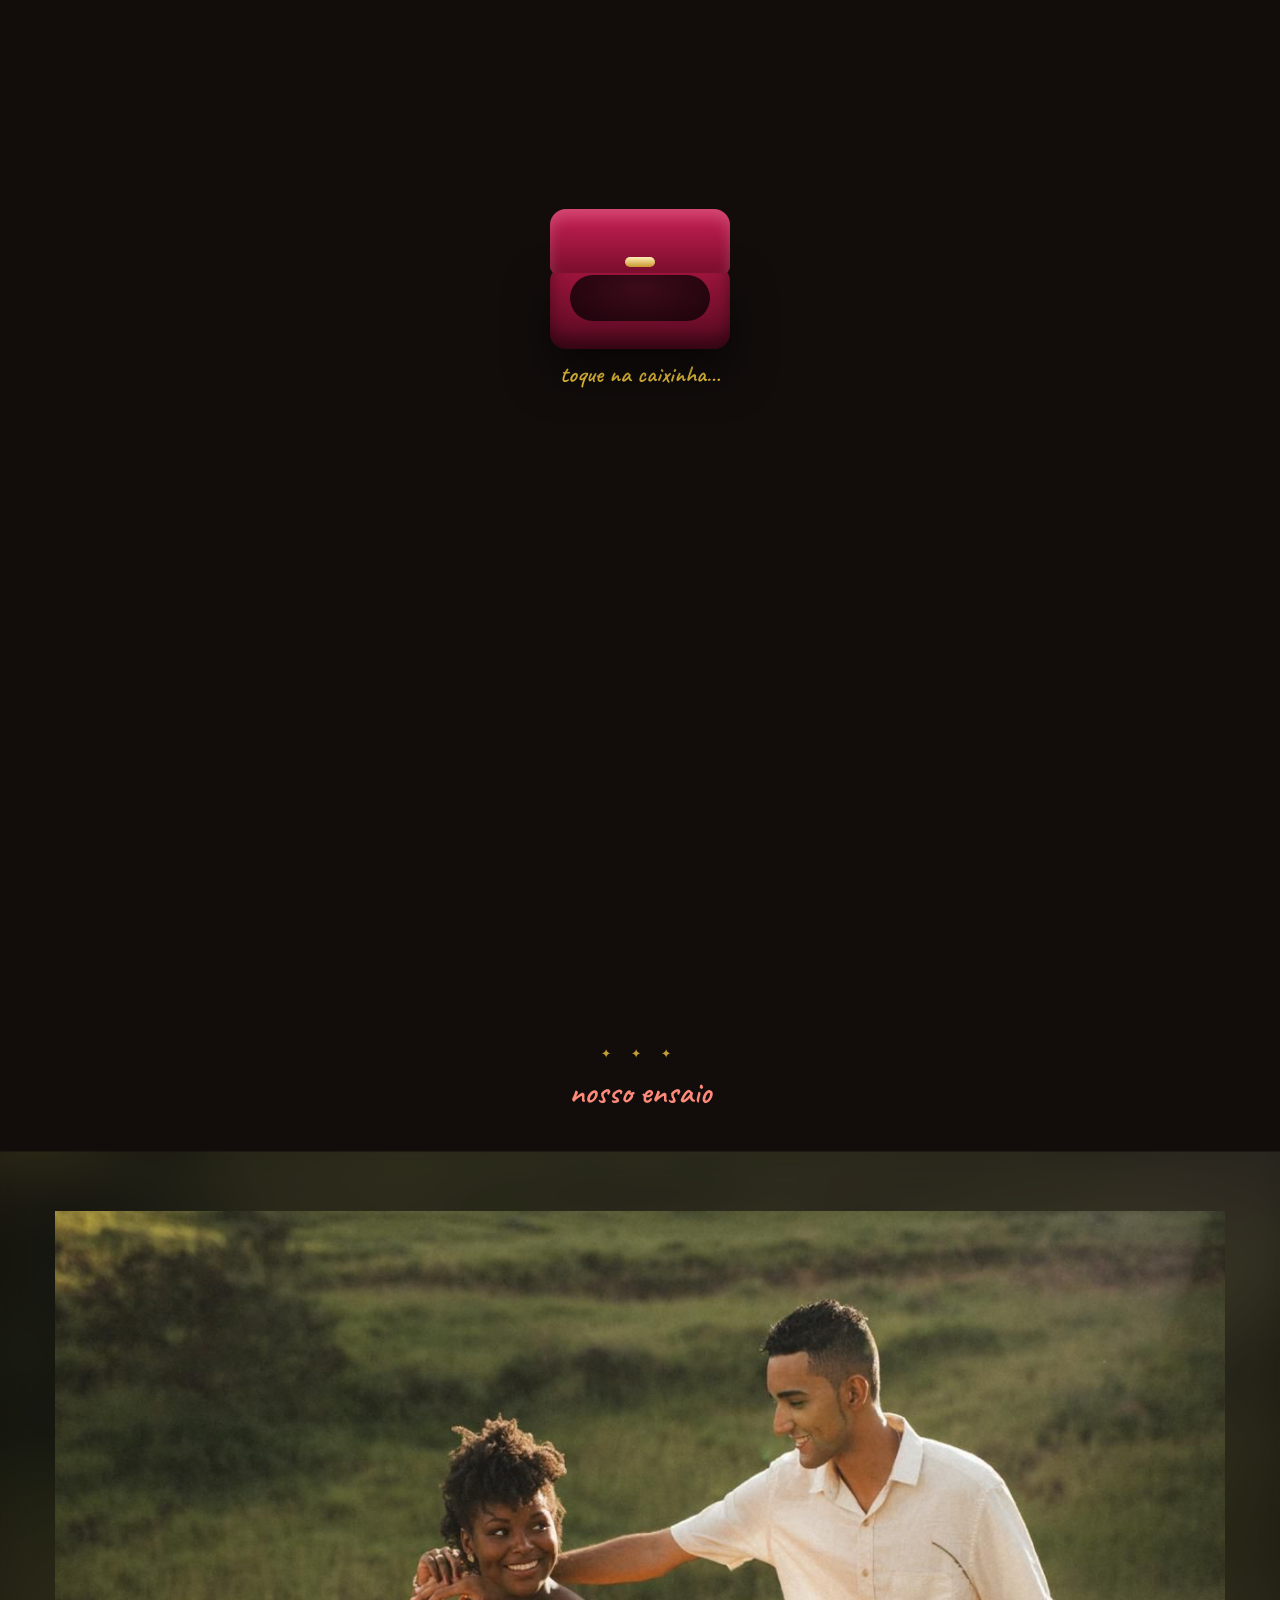
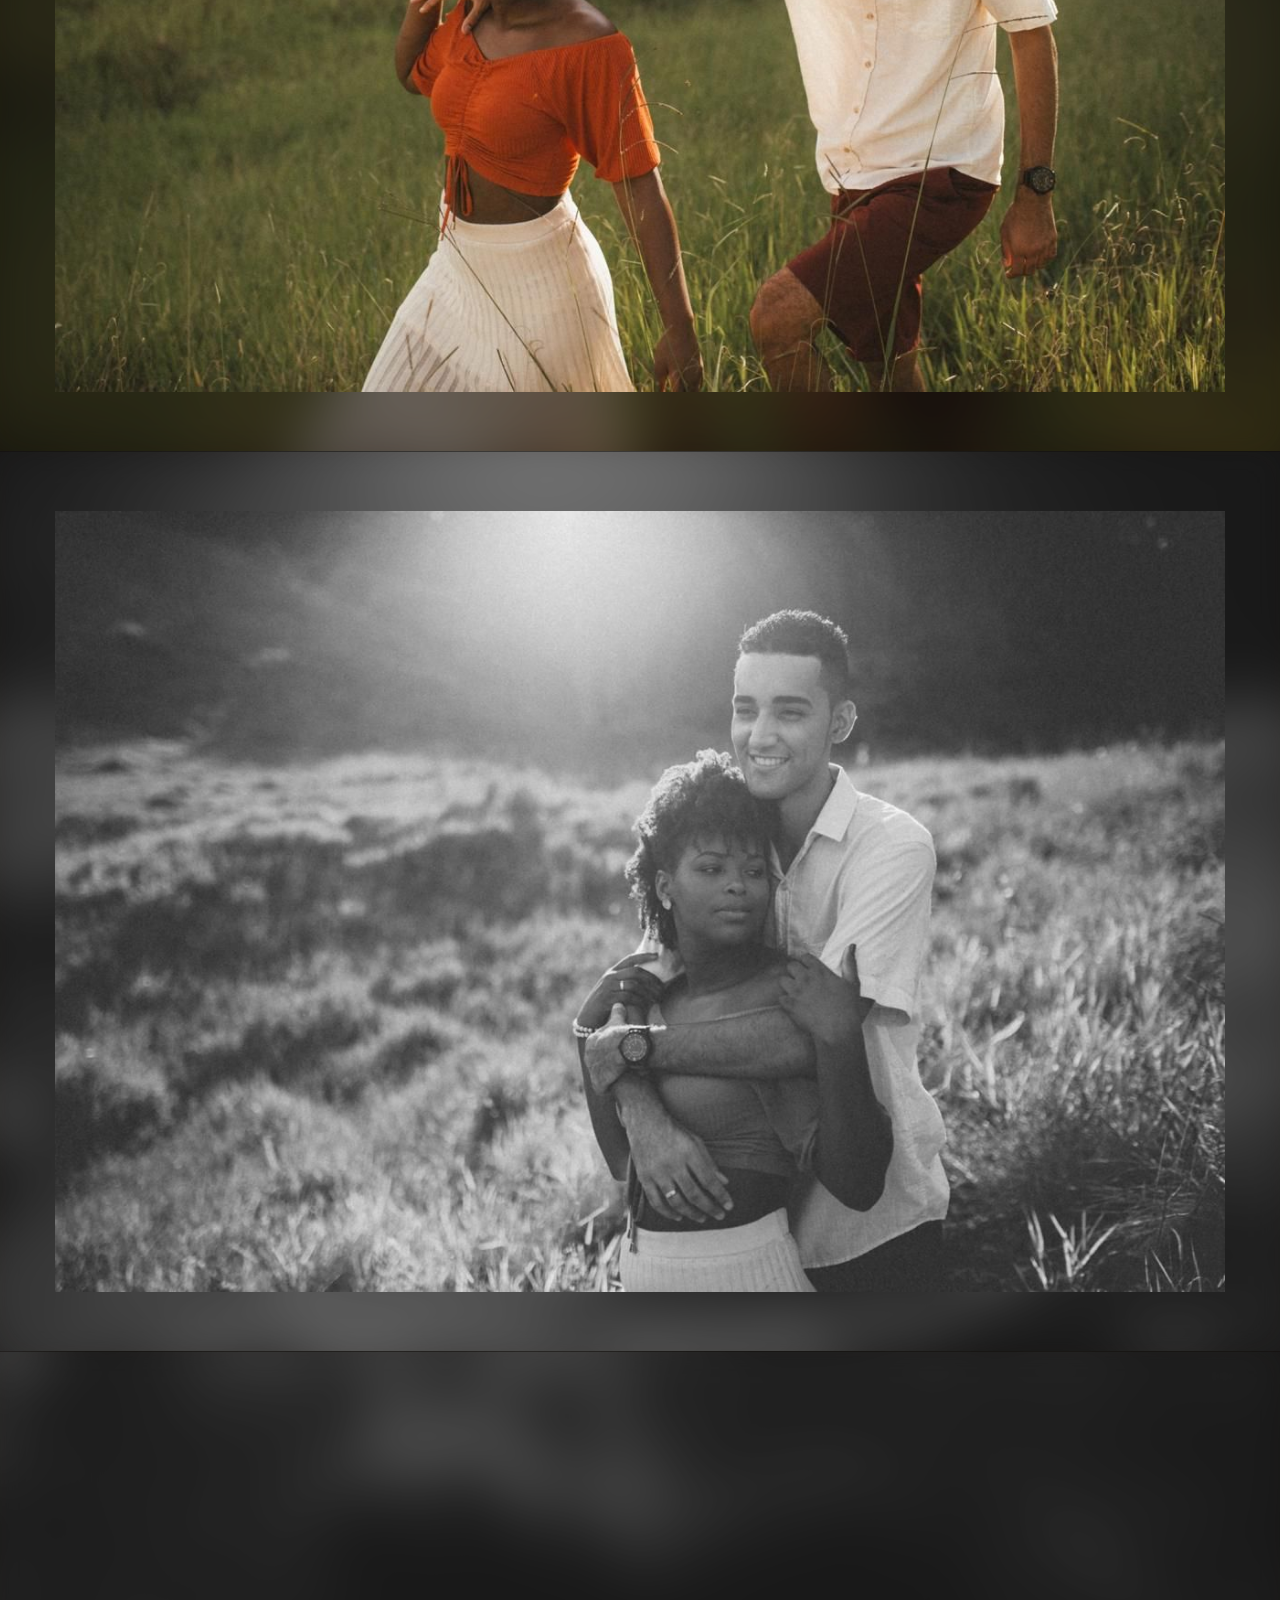
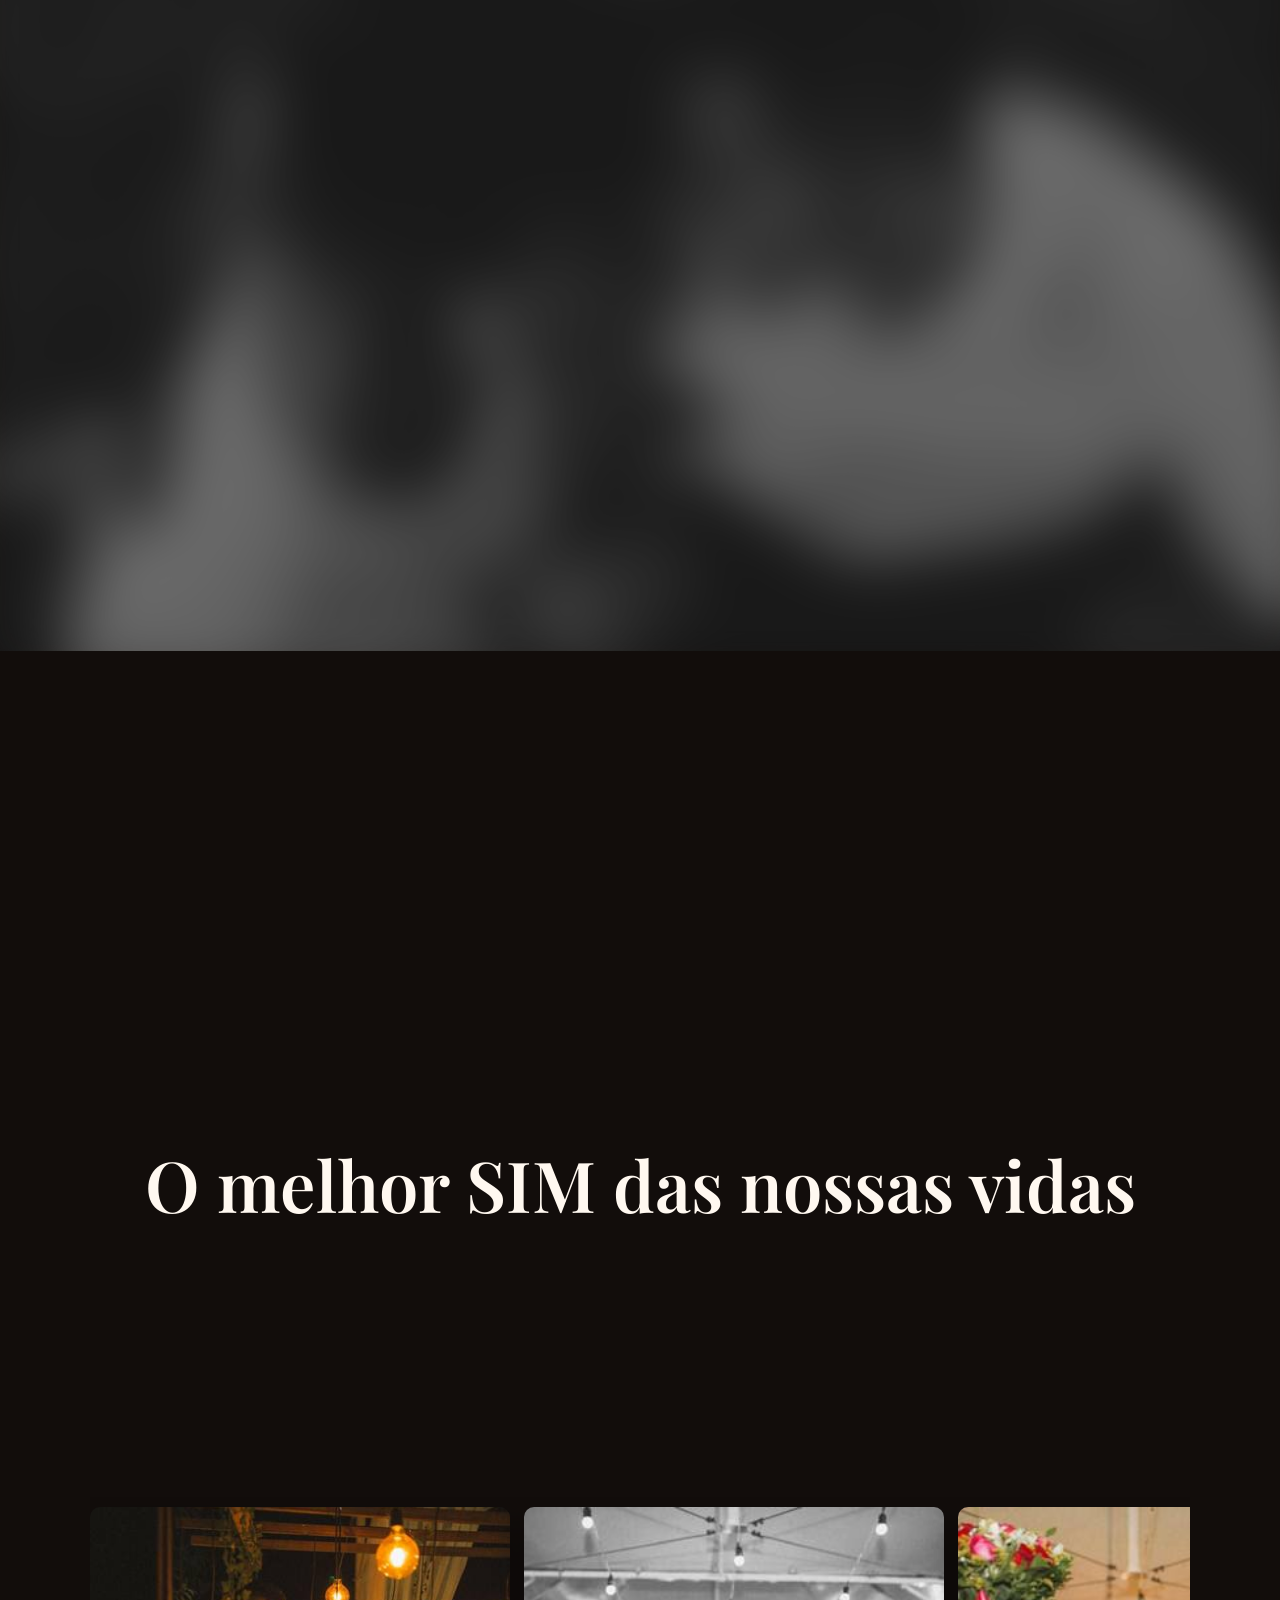
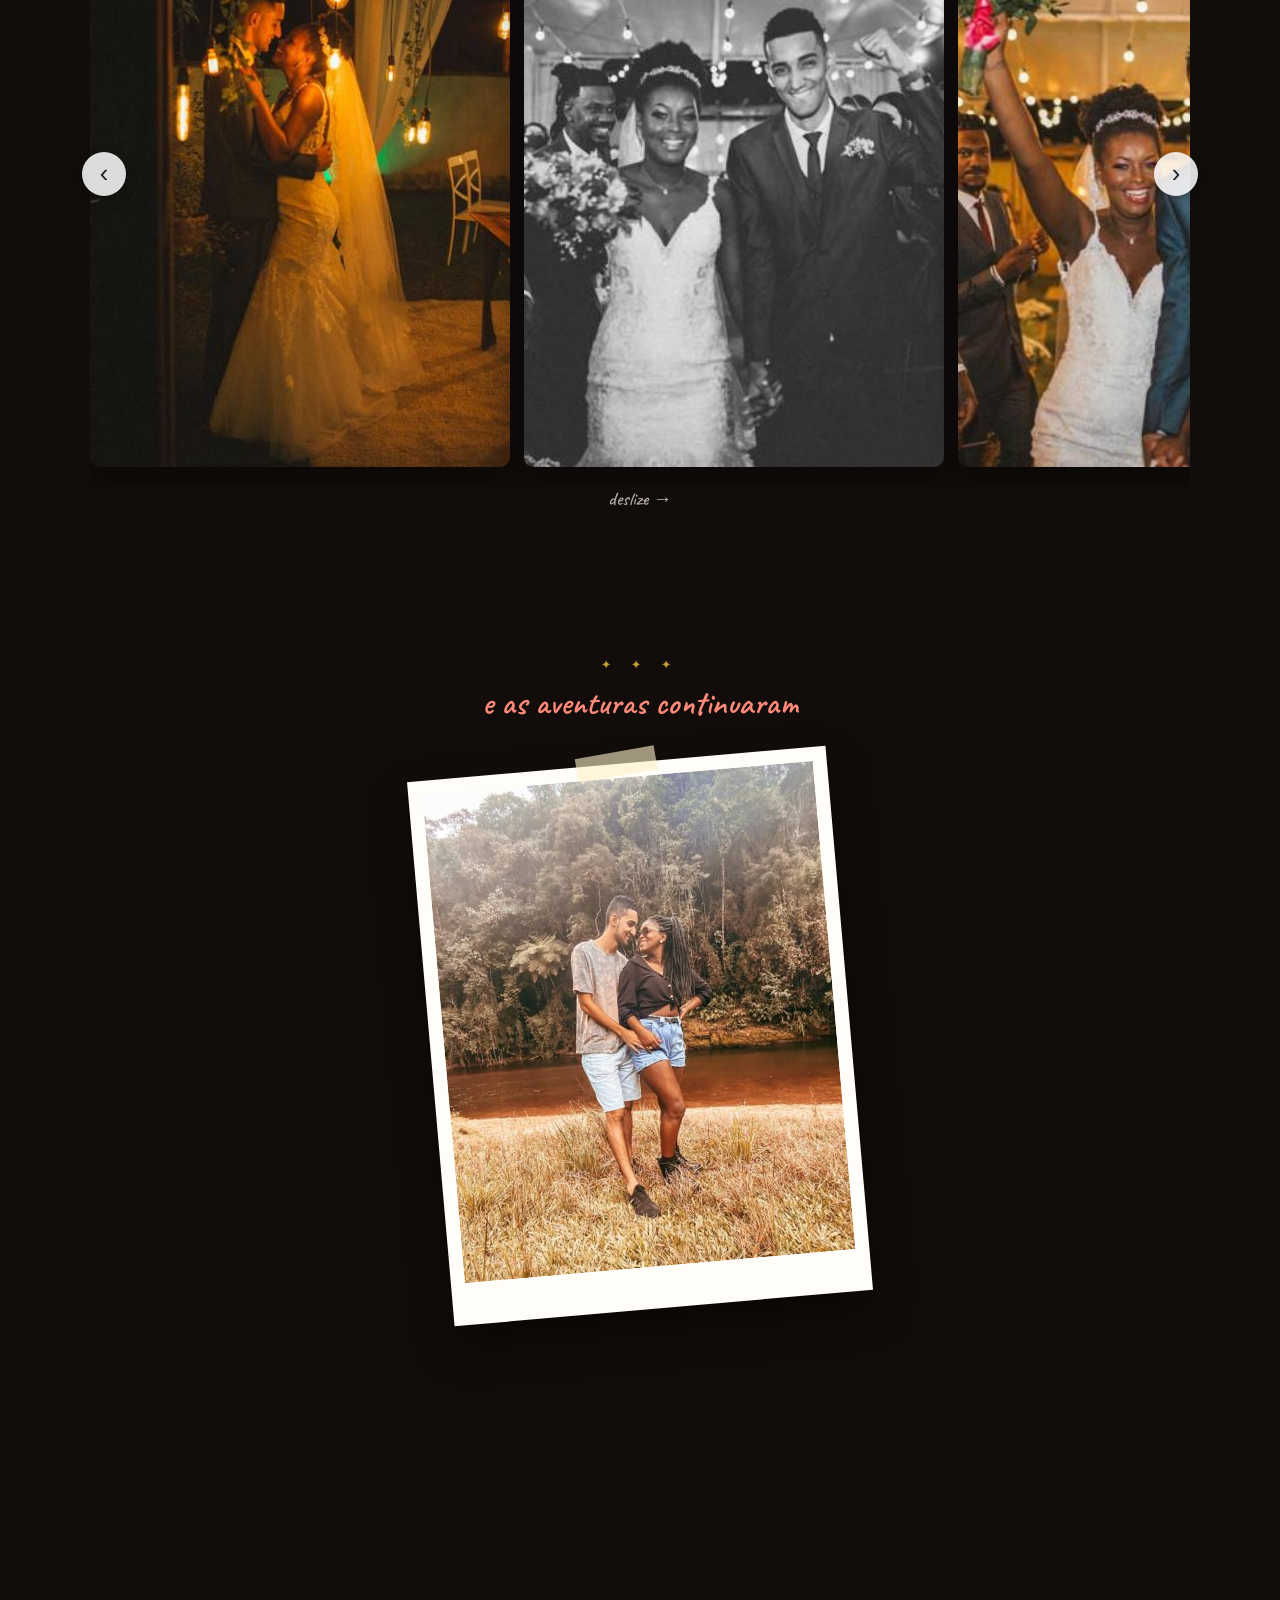
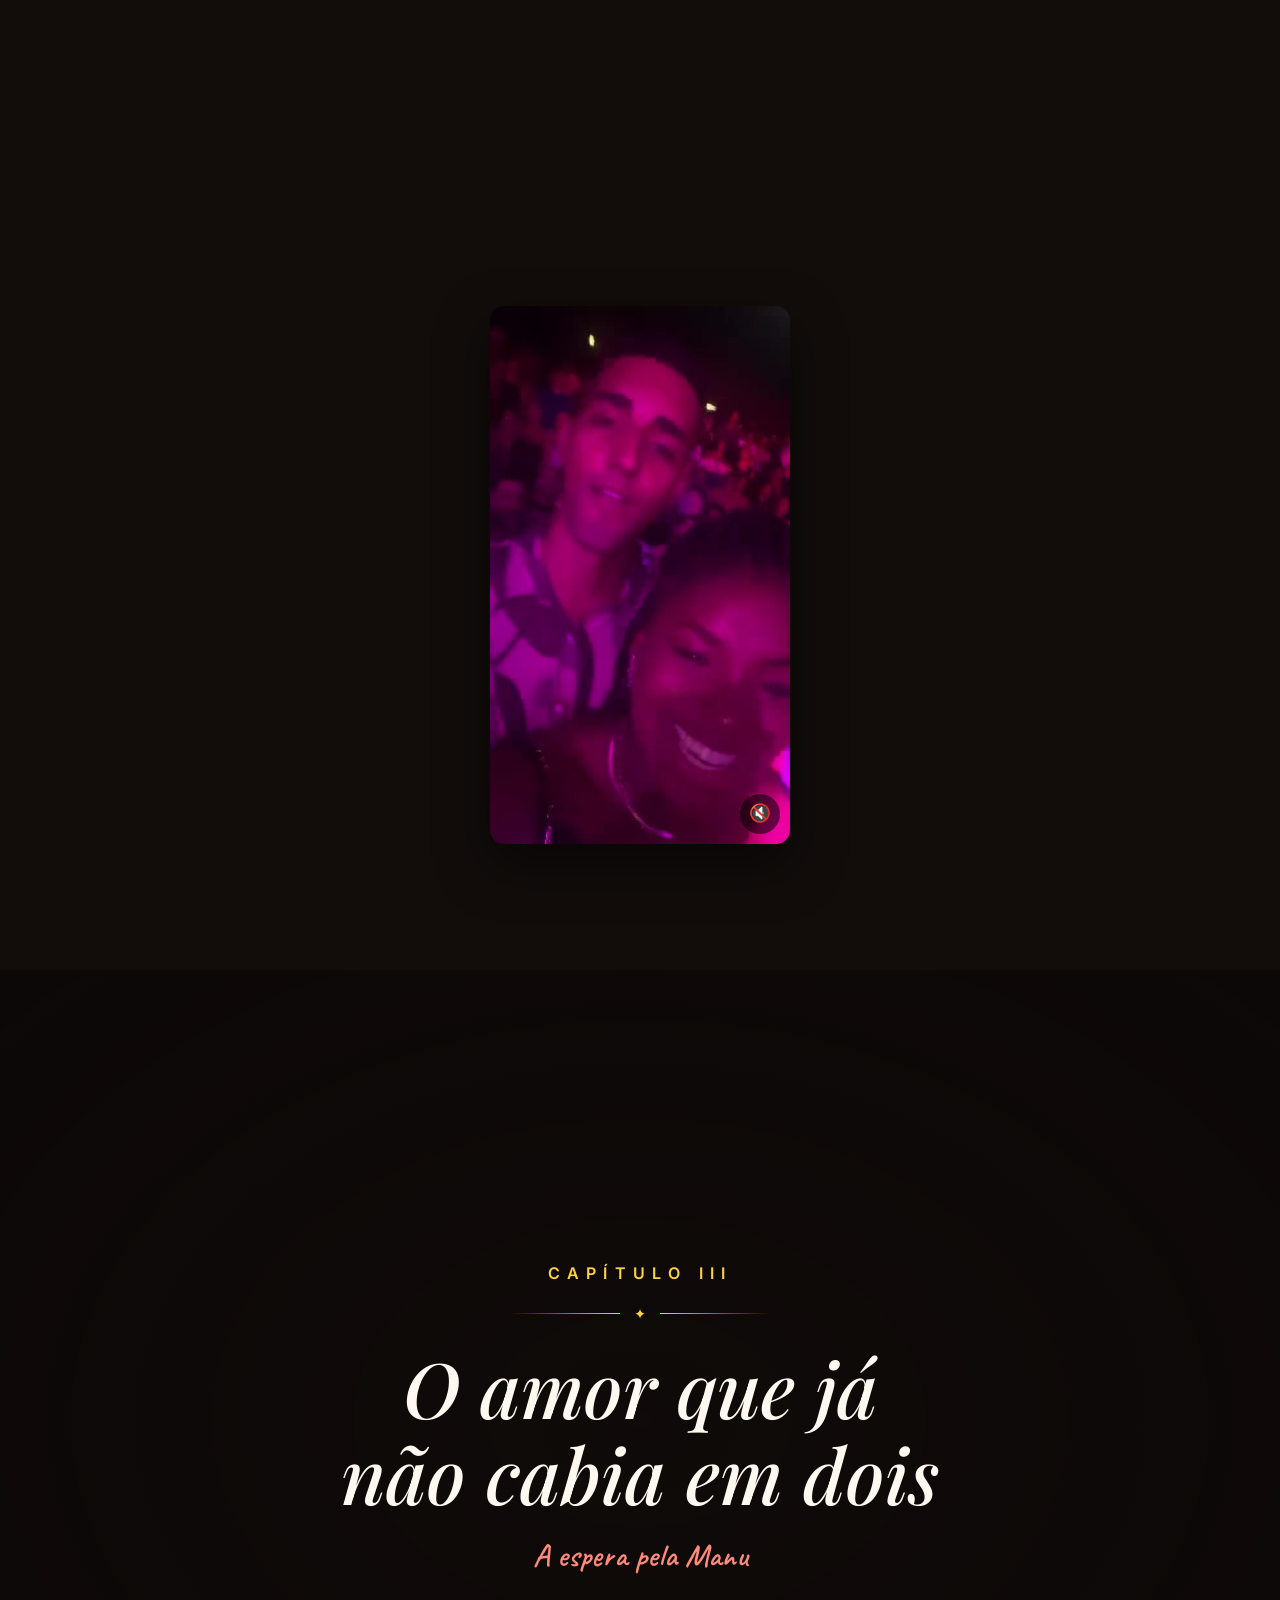
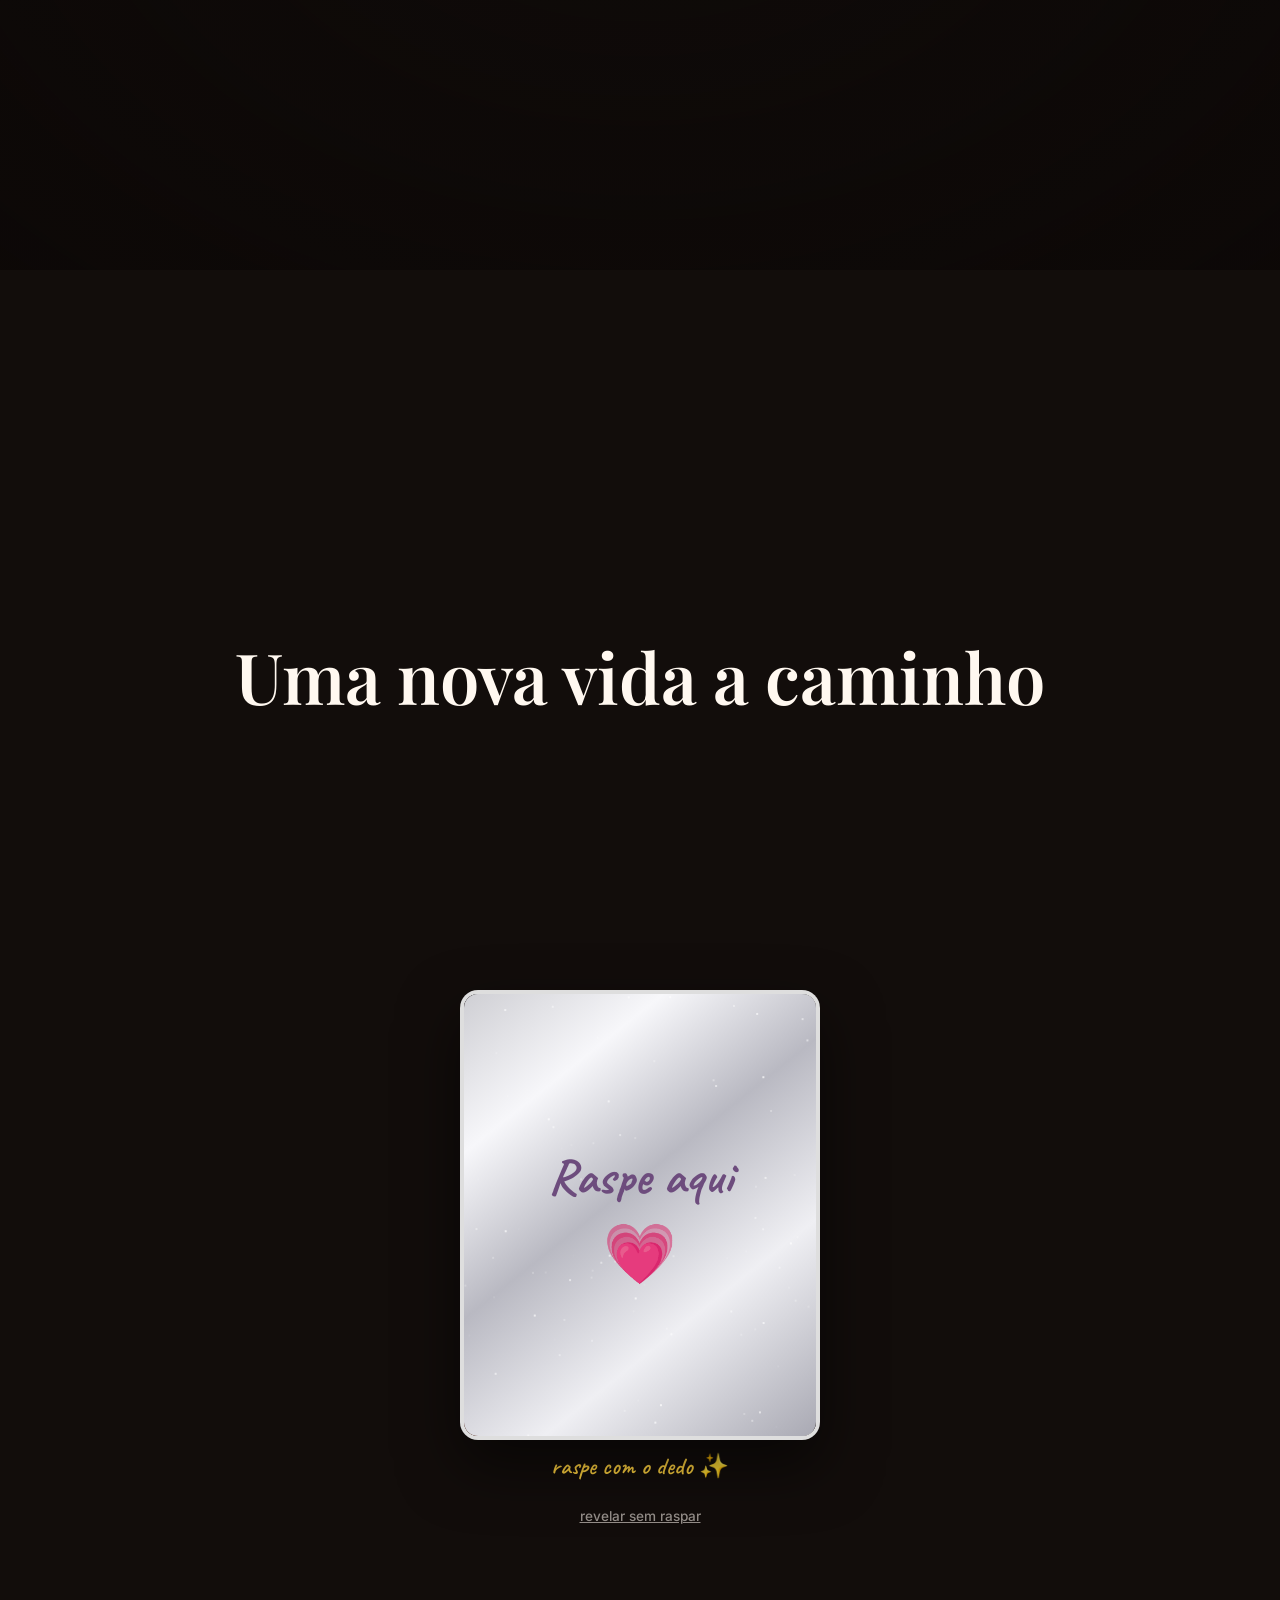
==== commit 97073f1e: "Botão para o quiz no final da carta de aniversário Co-Authored-By: Claude Sonnet 5.5 <noreply@anthro" ====
--- a/index.html
+++ b/index.html
@@ -91,6 +91,7 @@
       <div id="carta-texto"></div>
       <p id="carta-assinatura" class="assinatura-carta"></p>
     </article>
+    <a class="quiz-link" href="quiz.html">🎁 Agora responda o nosso quiz</a>
     <p class="toque-fogos">toque na tela para mais fogos 🎆</p>
   </div>
 </section>
--- a/estilo.css
+++ b/estilo.css
@@ -429,3 +429,8 @@
 .conq-verso.varias img.ativa{opacity:1}
 @media (prefers-reduced-motion:reduce){.celebrando{opacity:1!important;transform:none!important;animation:none!important}.te-amamos{animation:none}}
 .cel.largo{grid-column:span 2}
+
+/* botão para o quiz de aniversário */
+.quiz-link{display:inline-block;margin:2rem auto 0;padding:.9rem 2rem;border-radius:999px;font-weight:600;text-decoration:none;color:#2a1410;
+  background:linear-gradient(135deg,#ffb199,#ffd27a);box-shadow:0 8px 24px rgba(255,138,122,.35);transition:transform .15s}
+.quiz-link:hover{transform:translateY(-2px)}
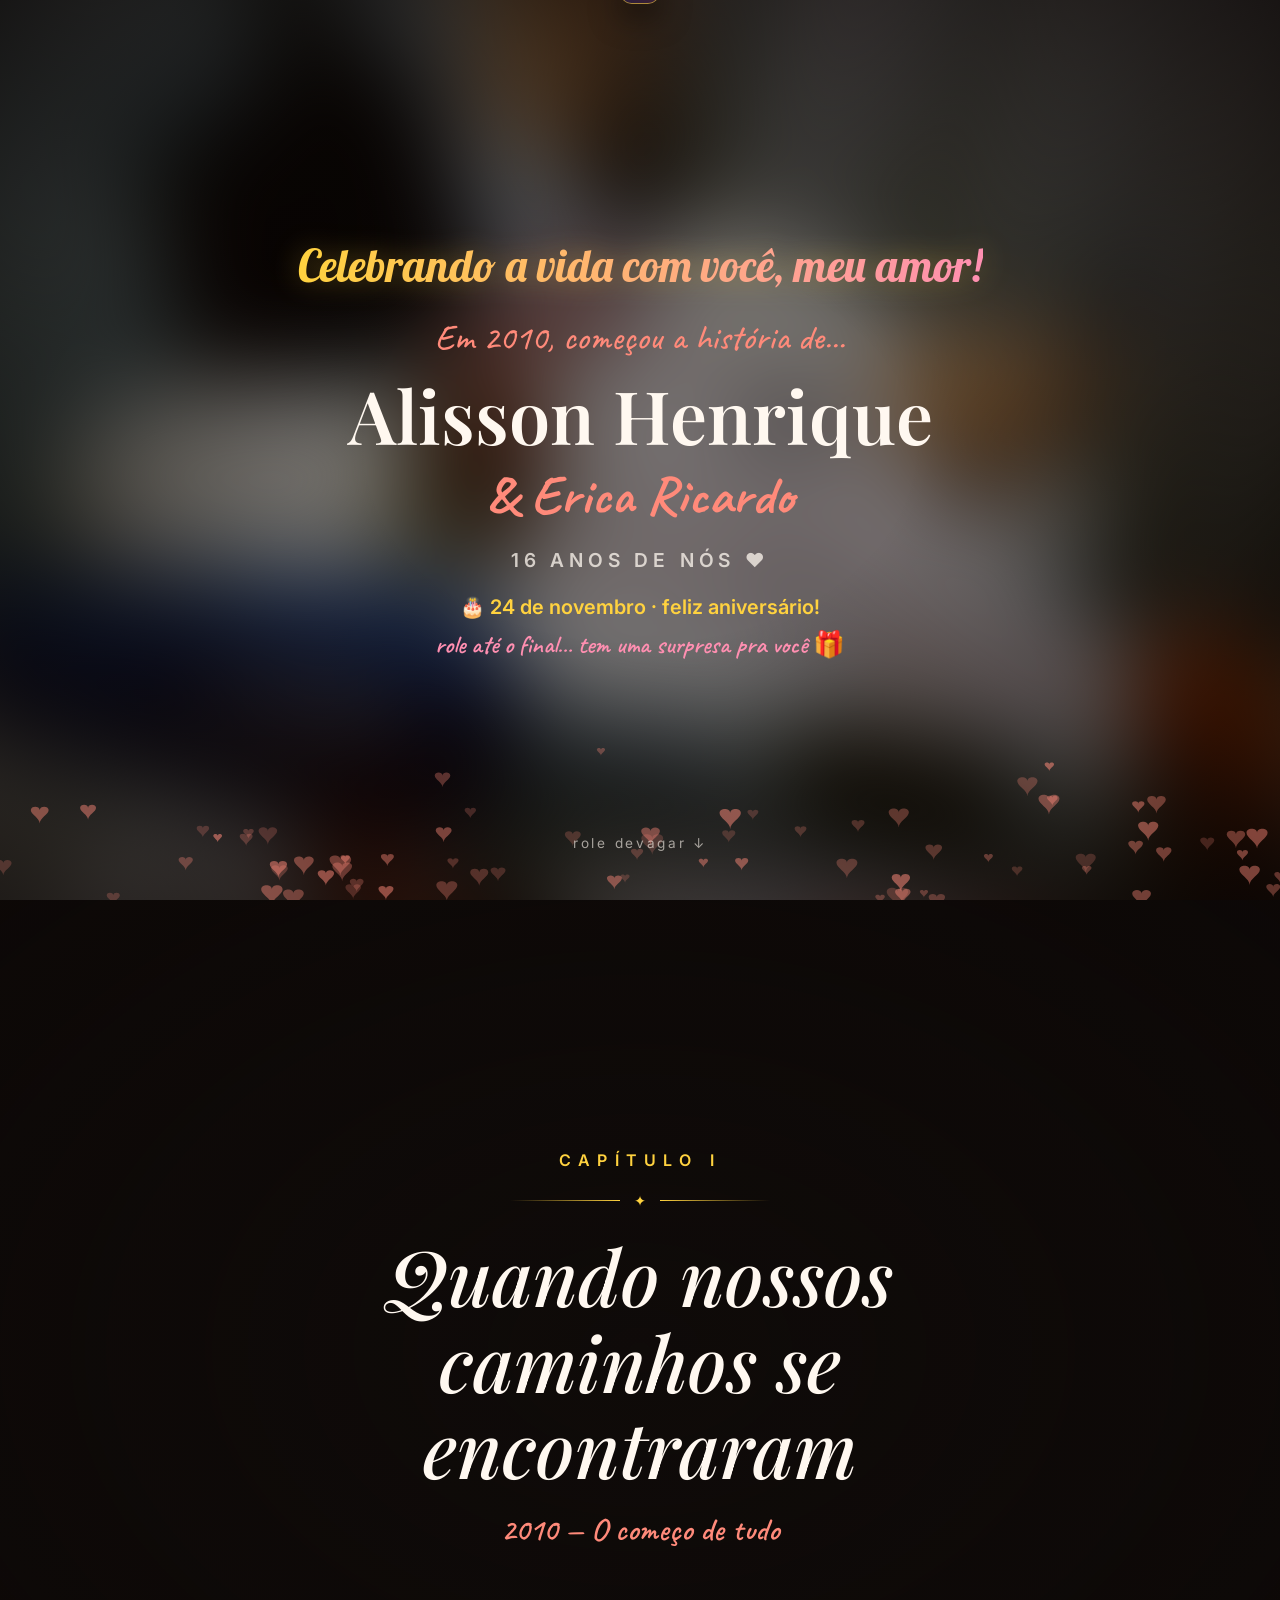
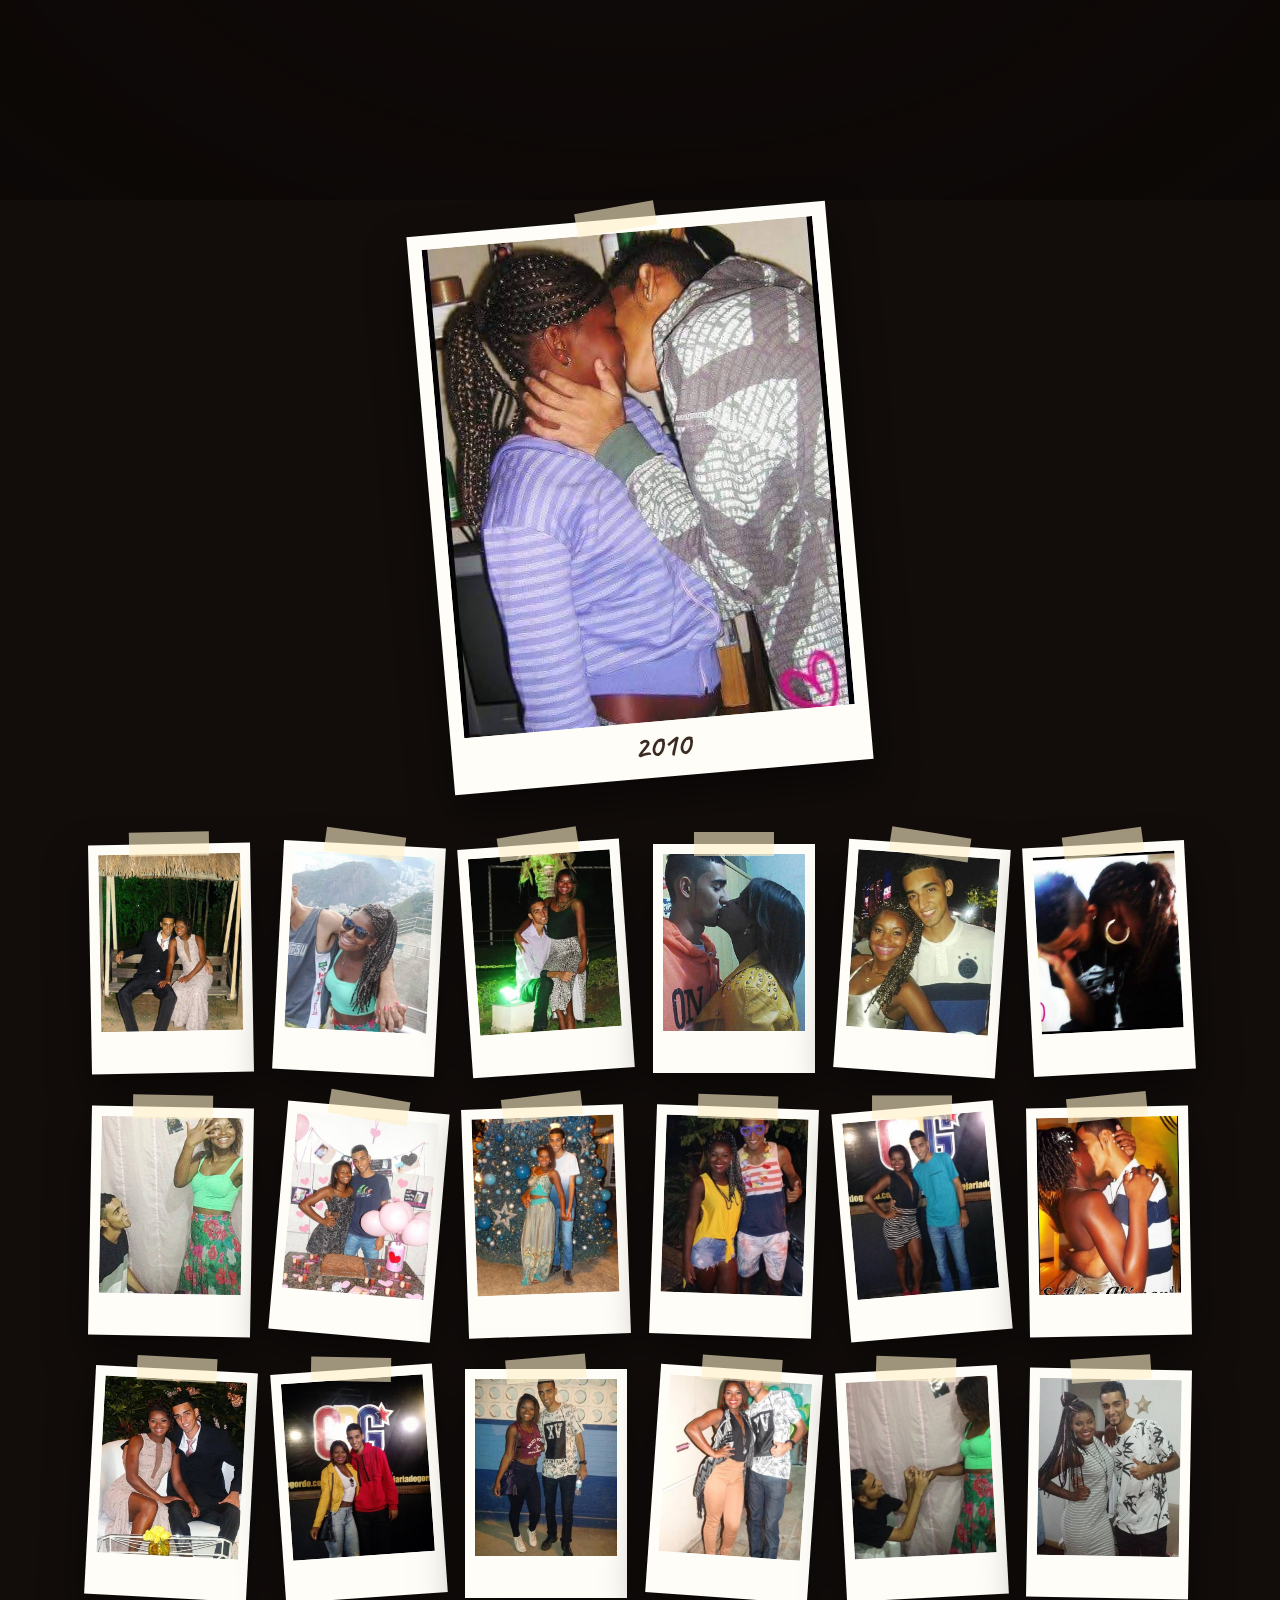
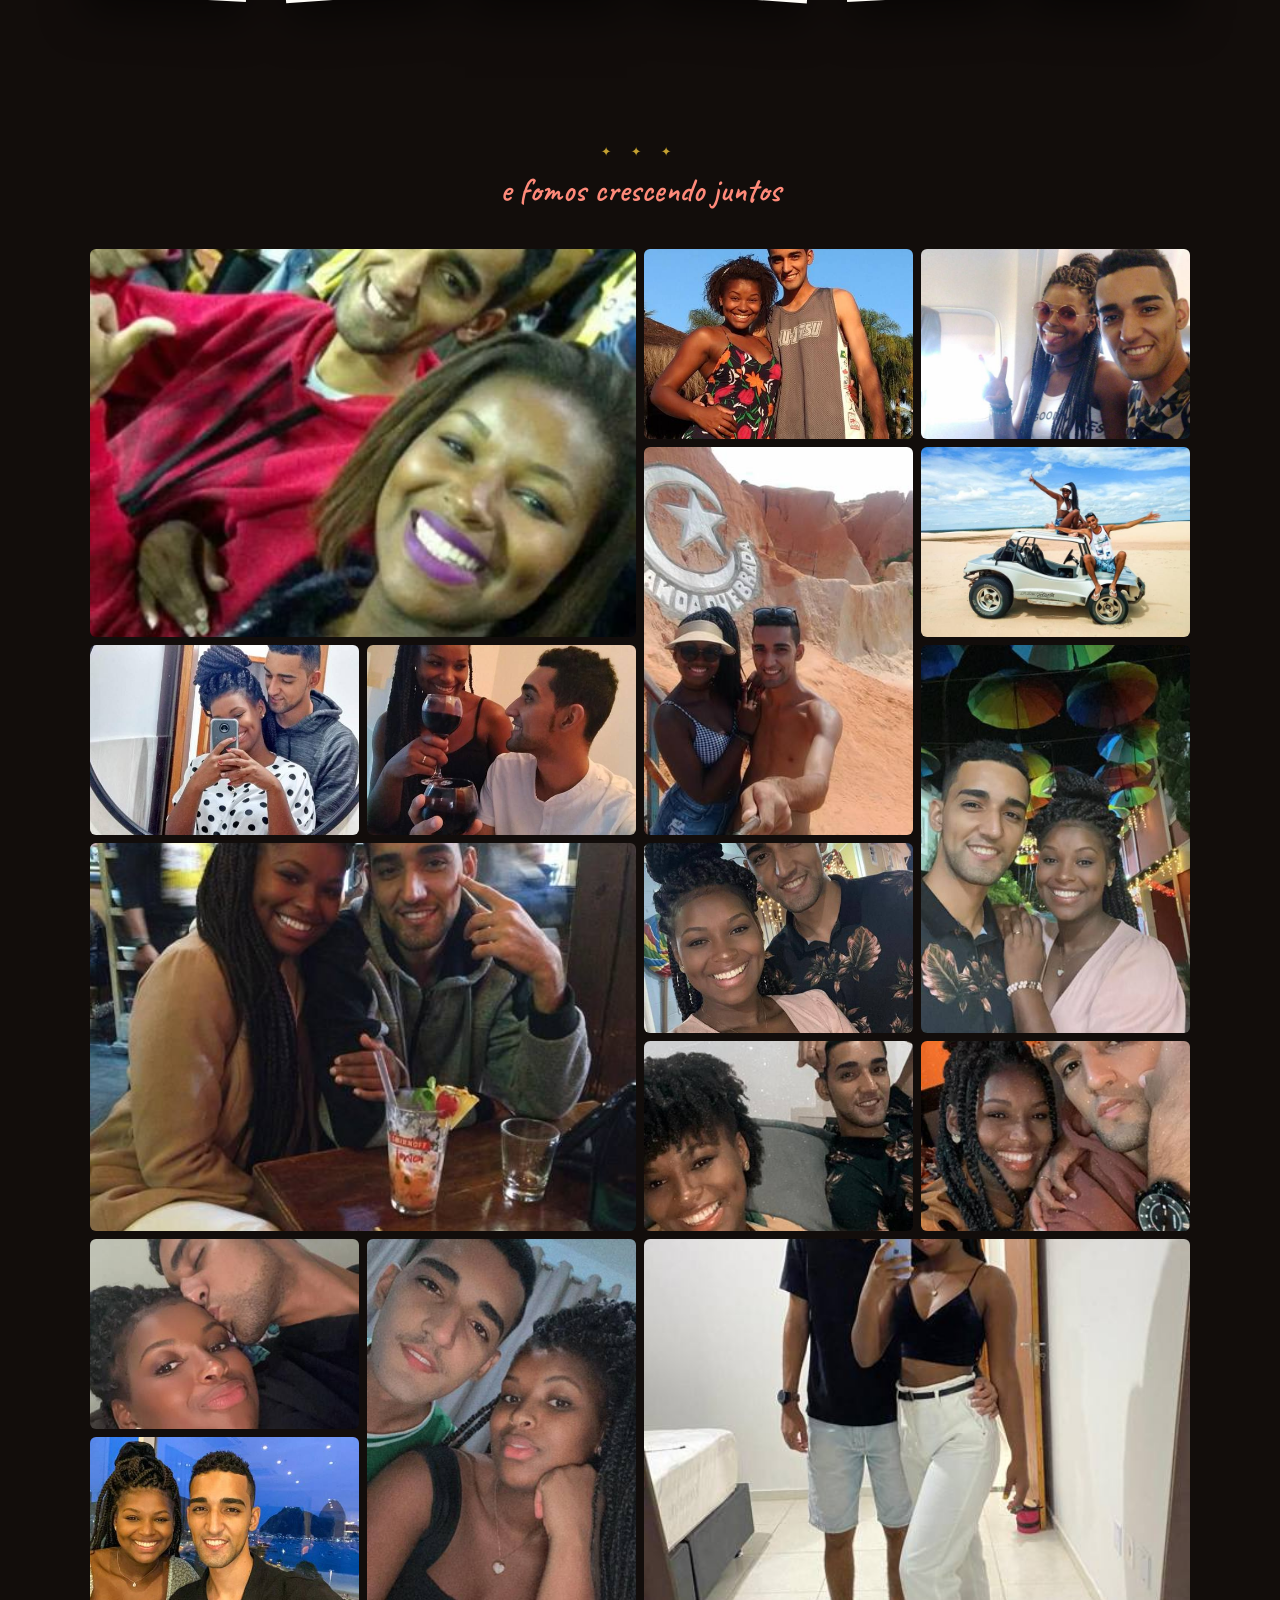
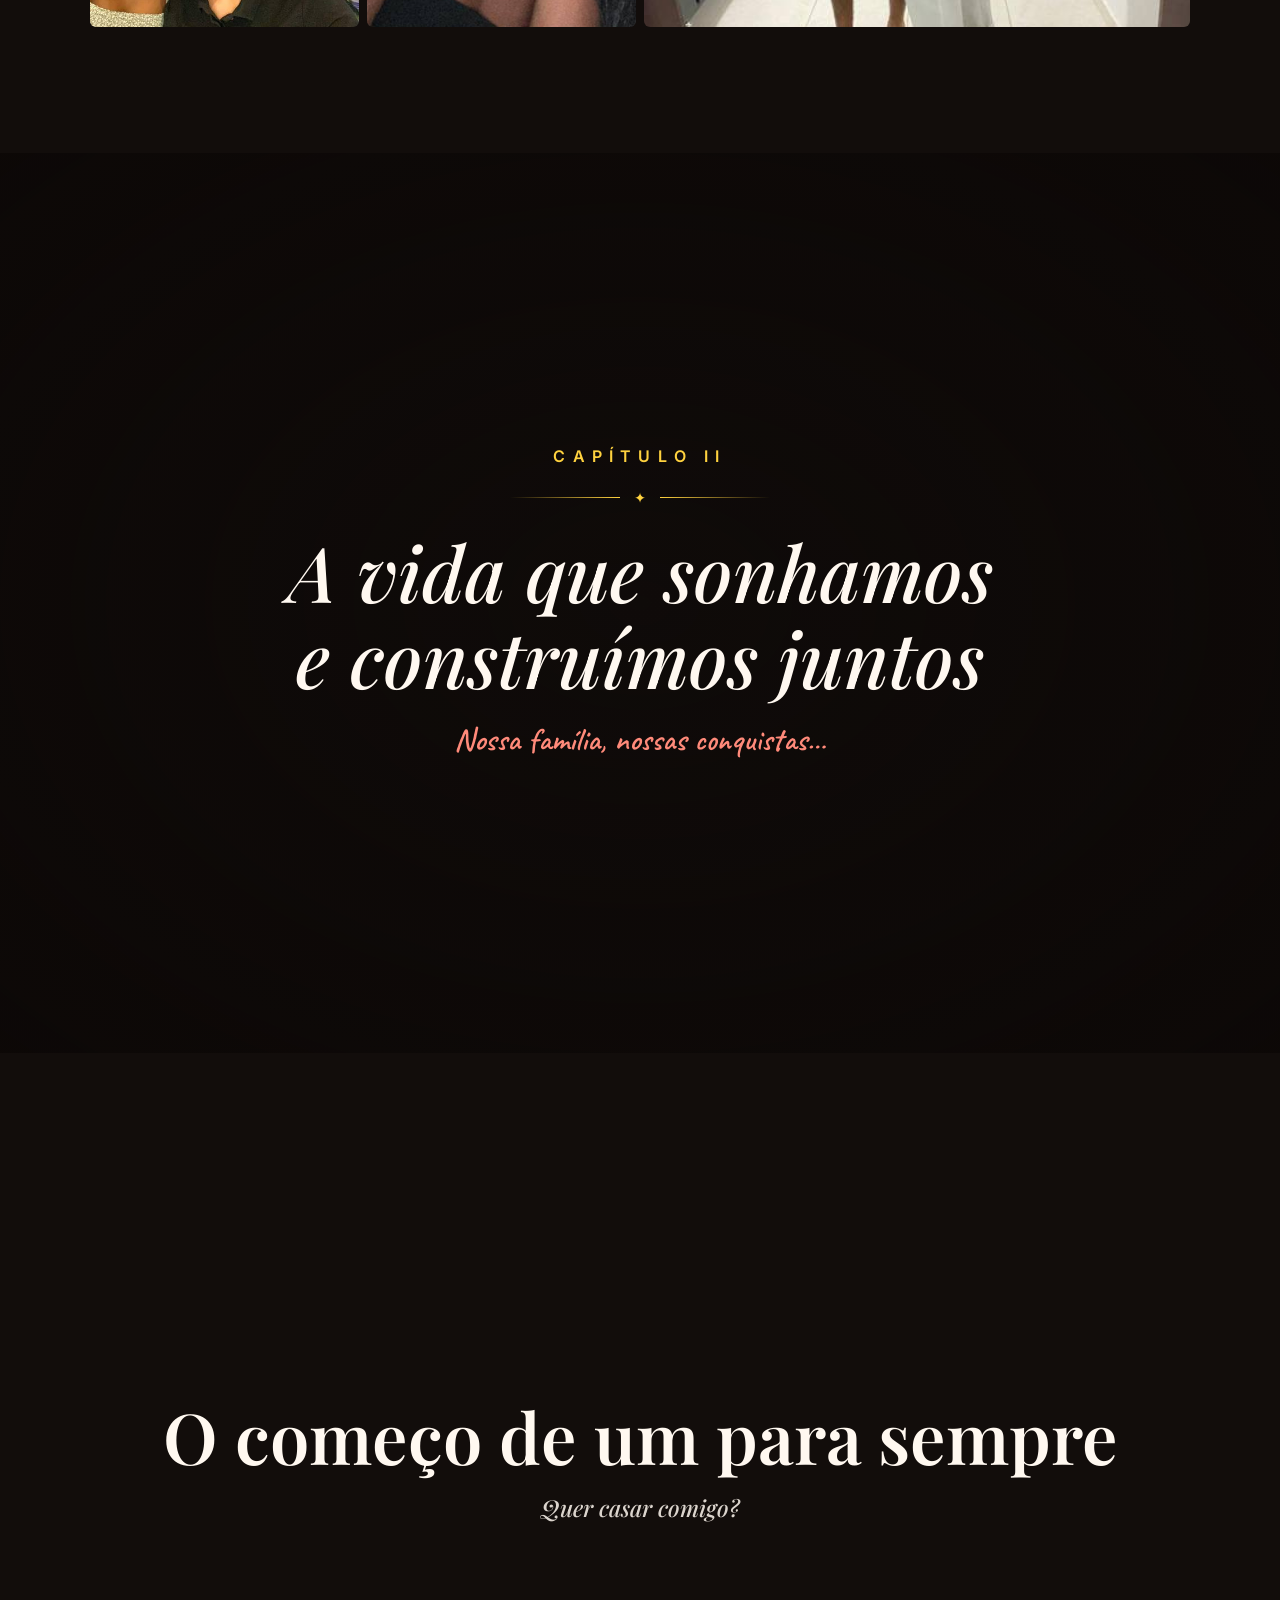
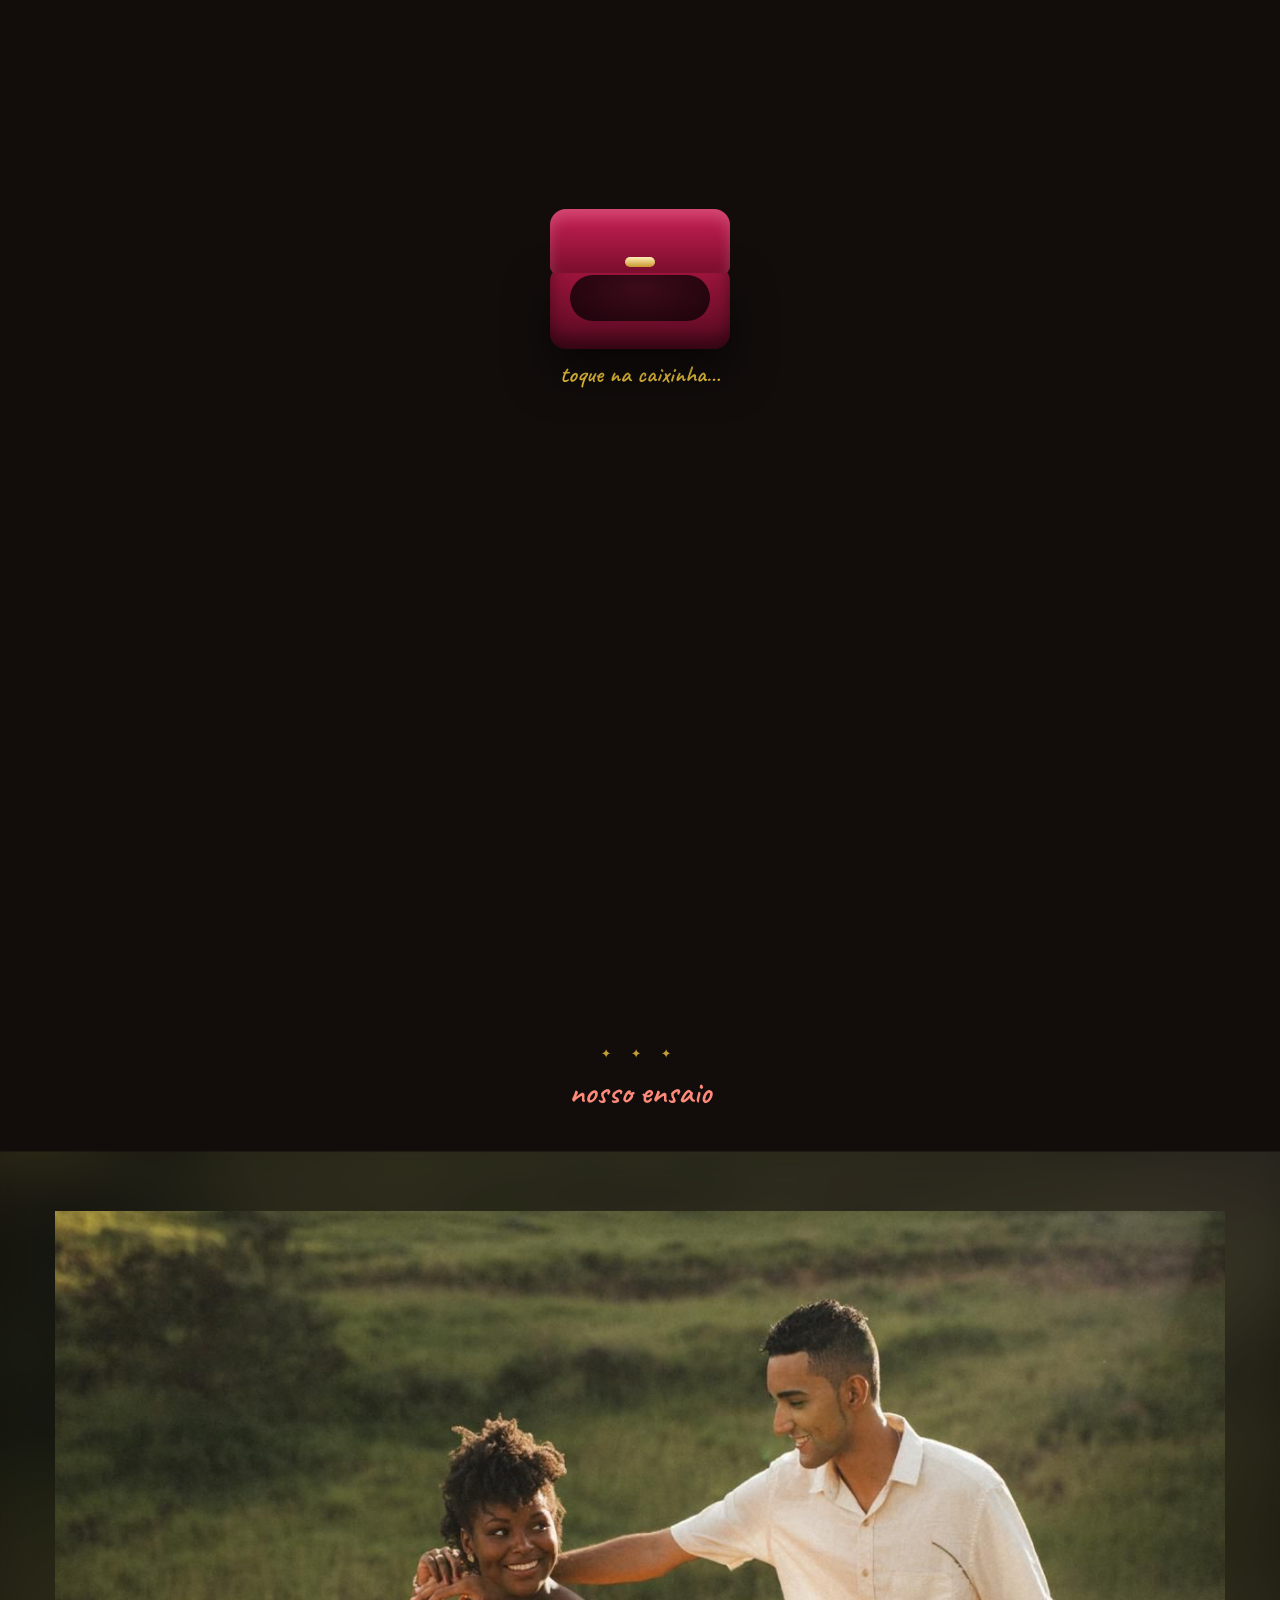
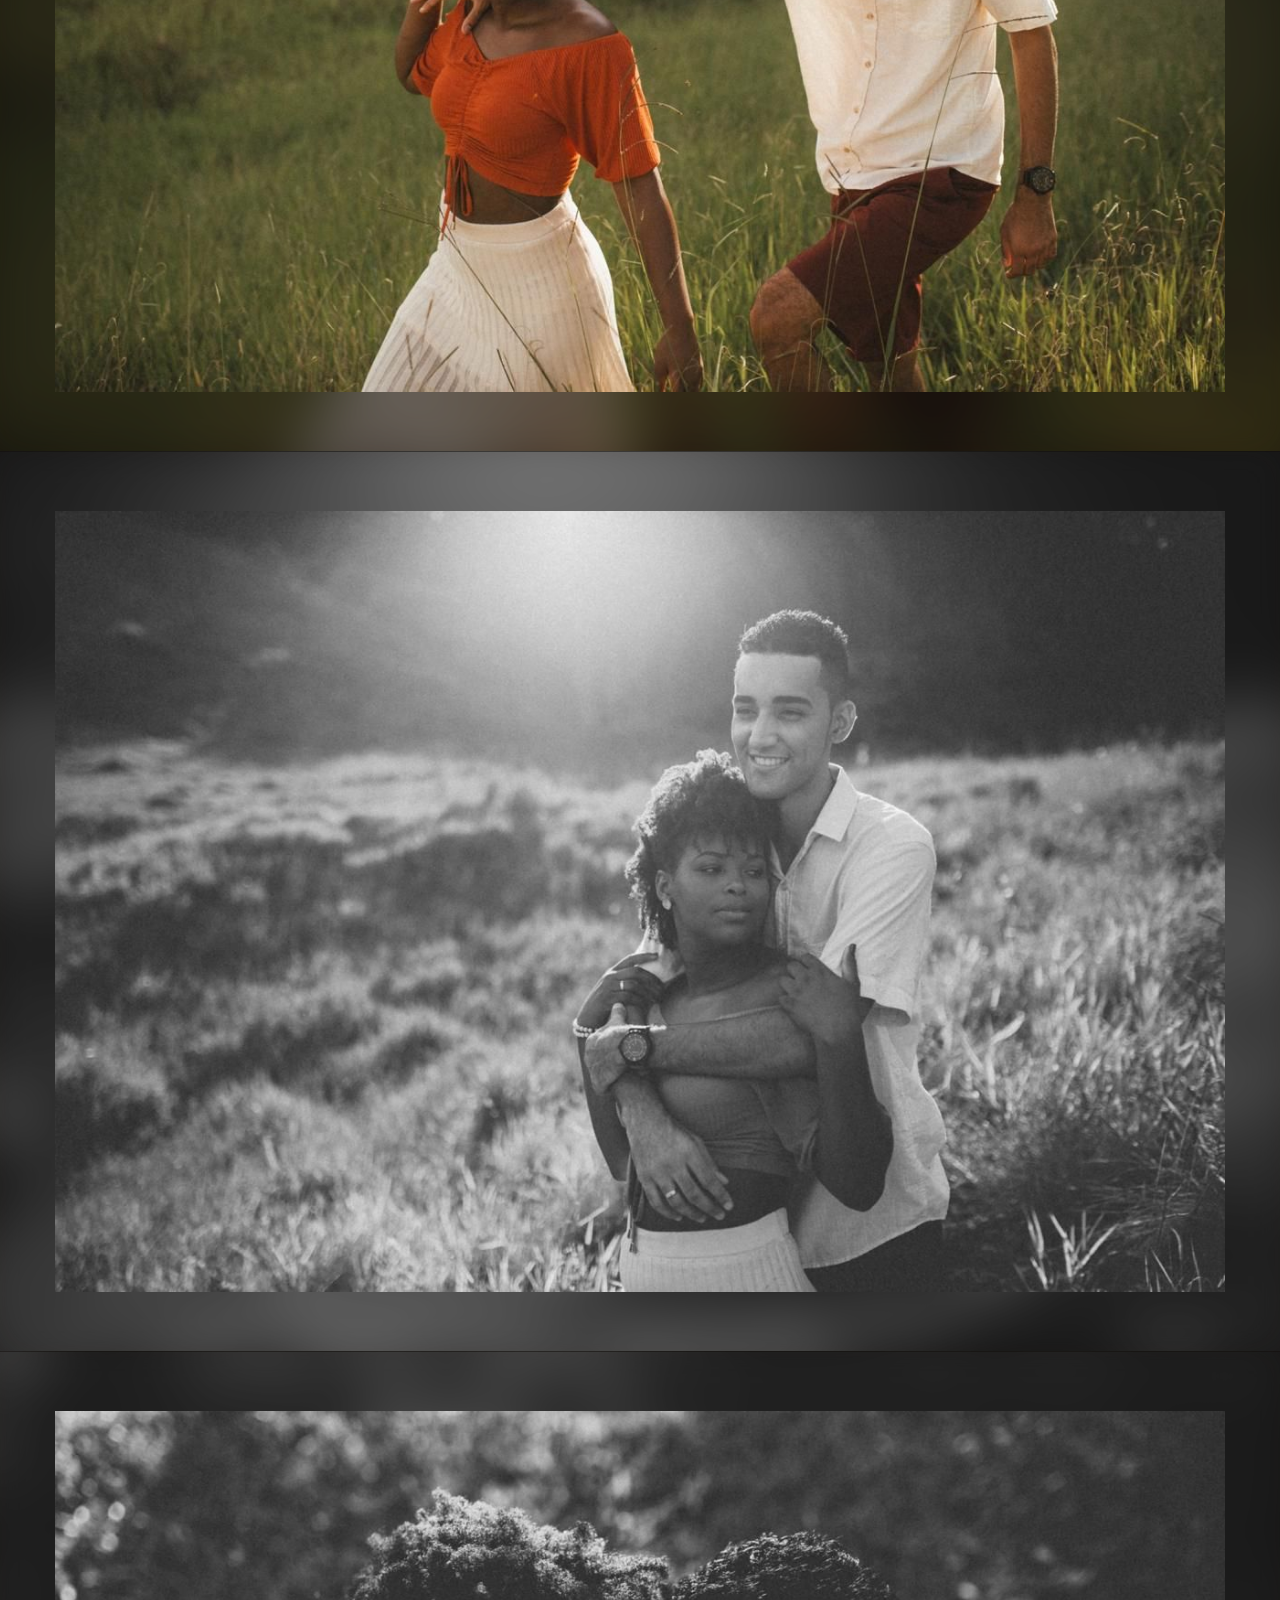
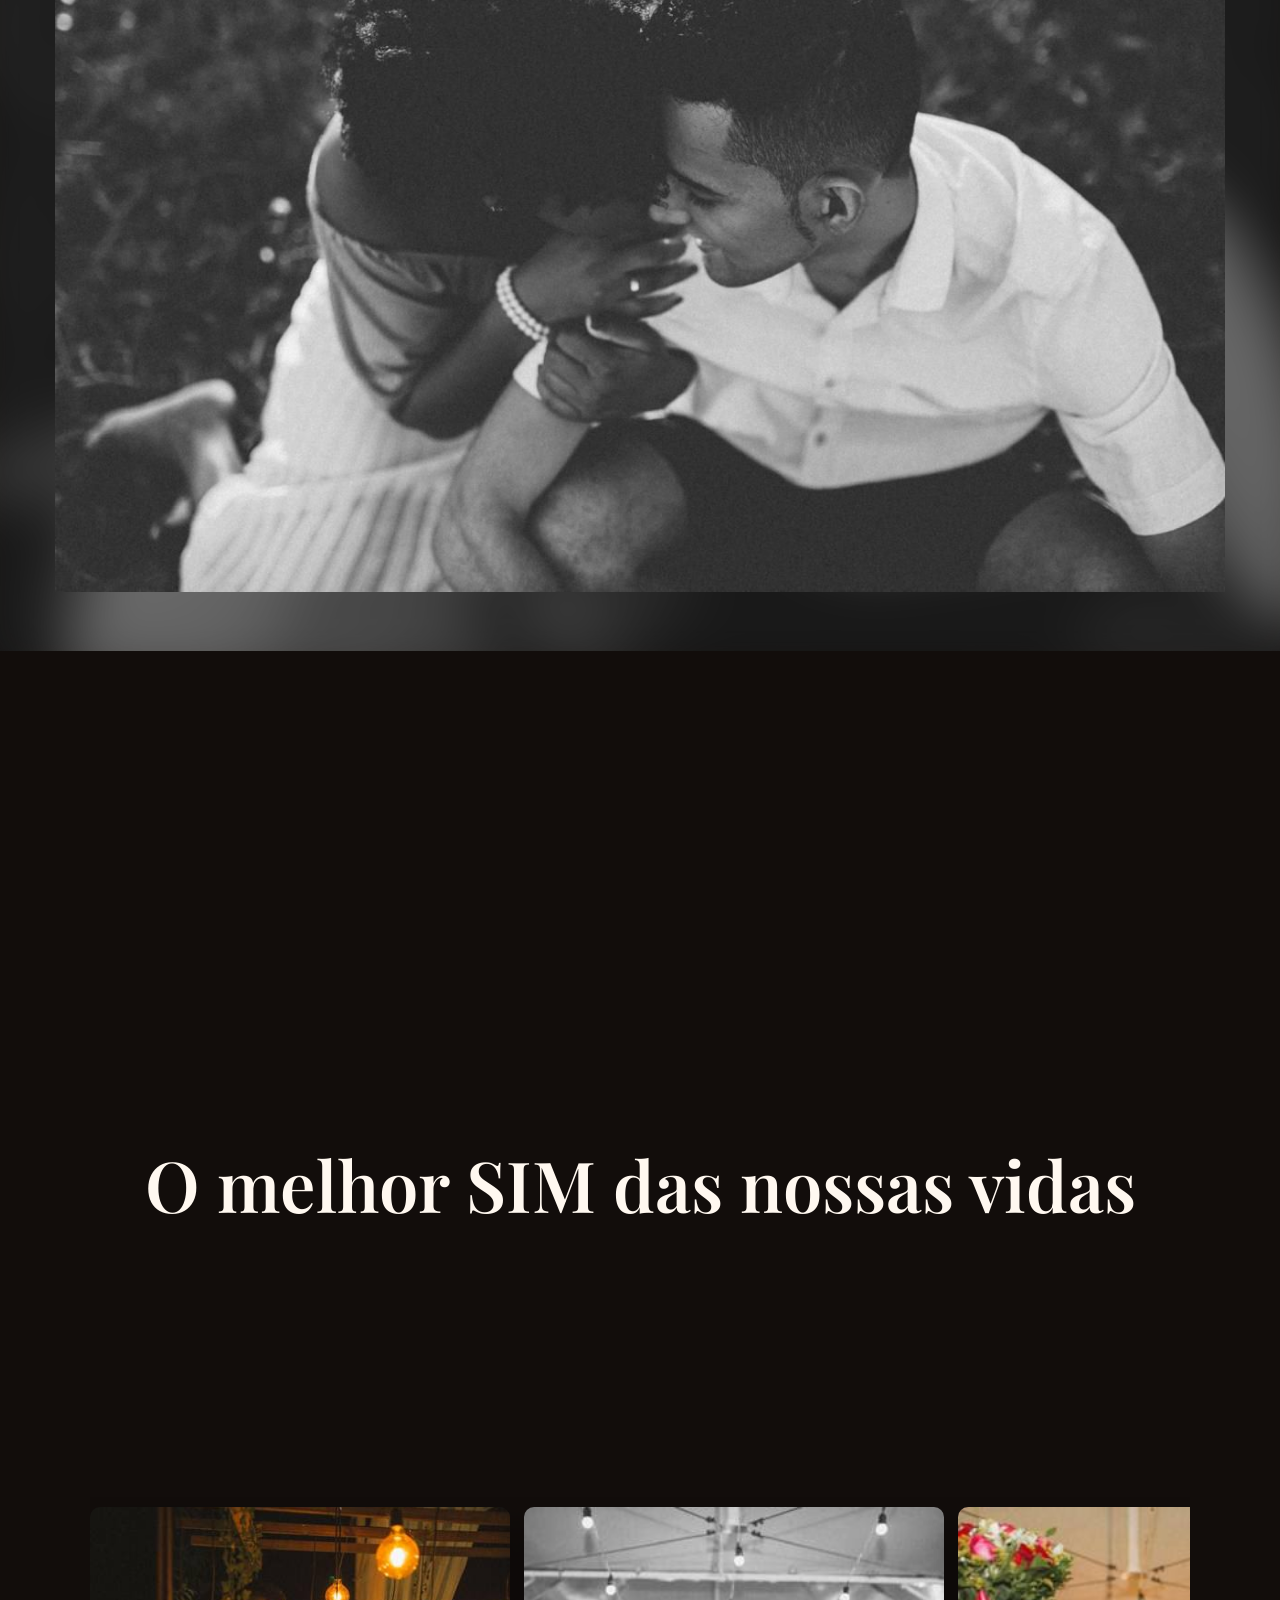
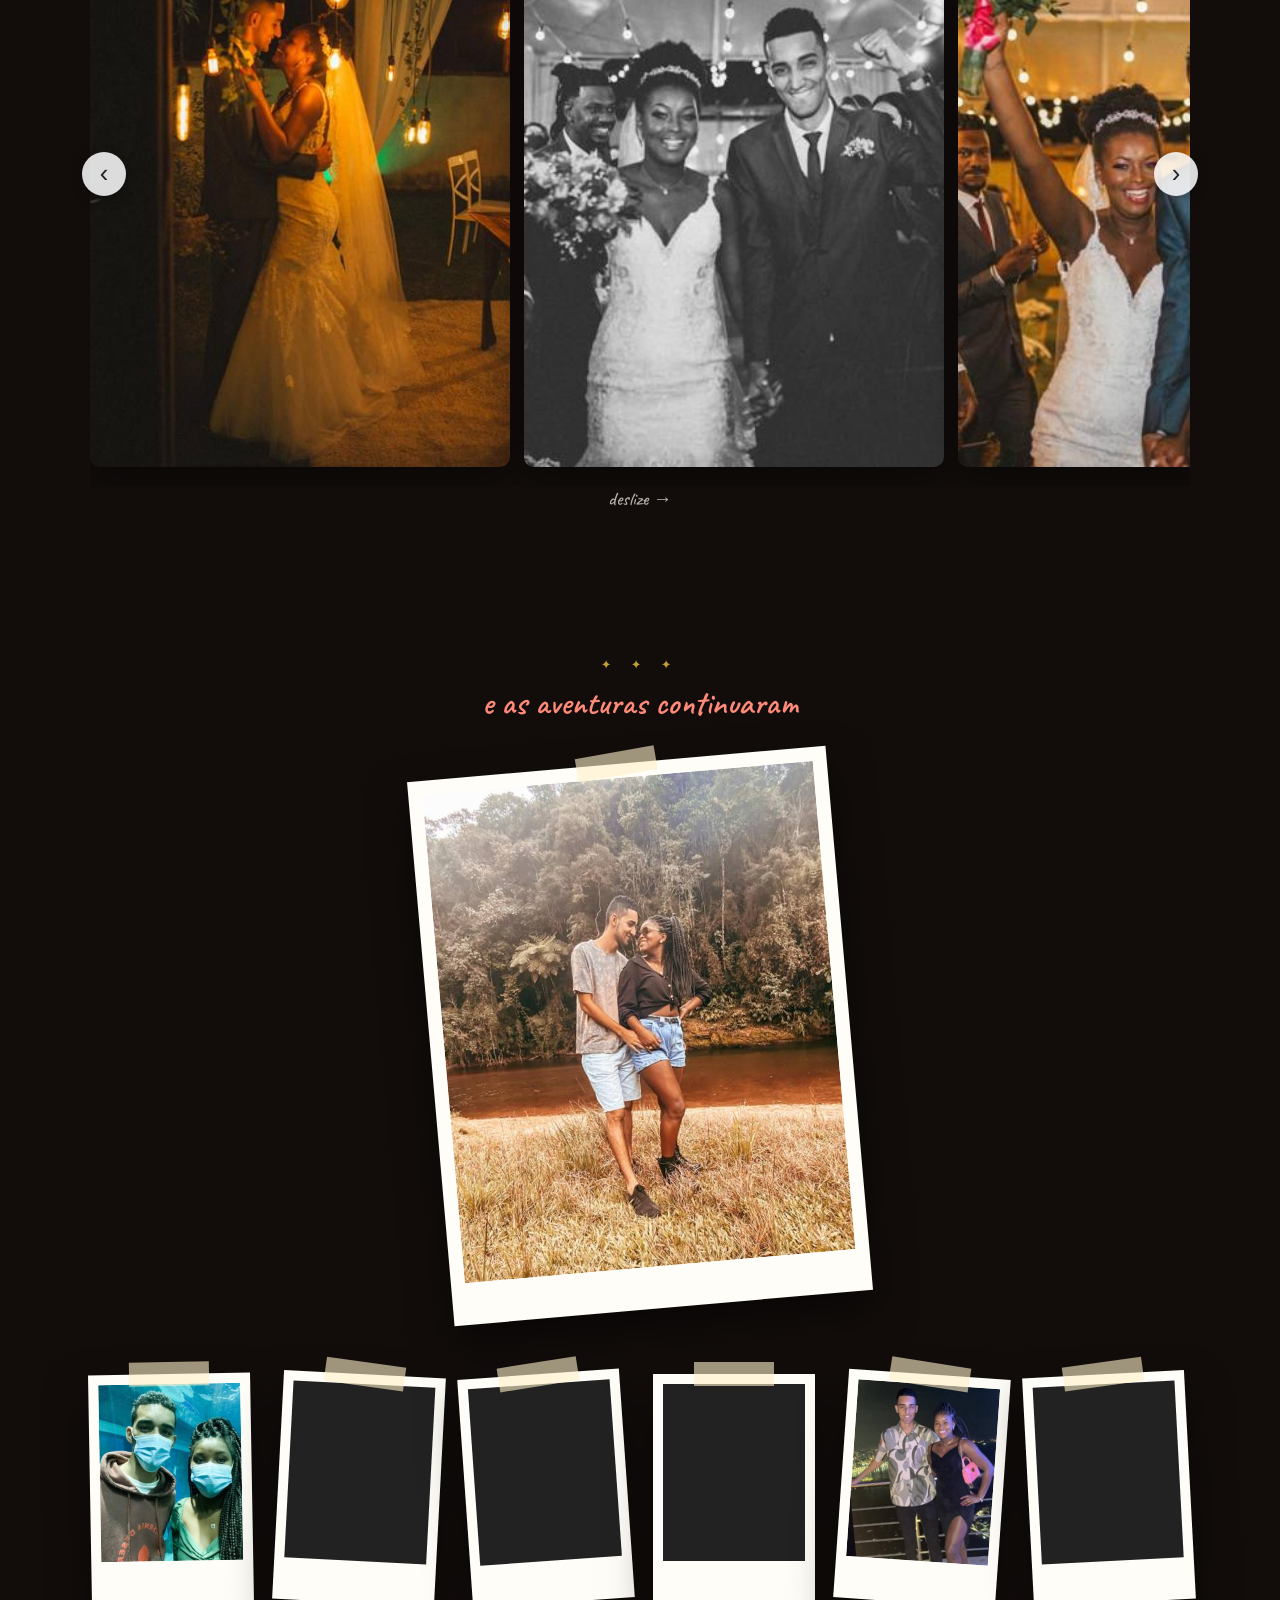
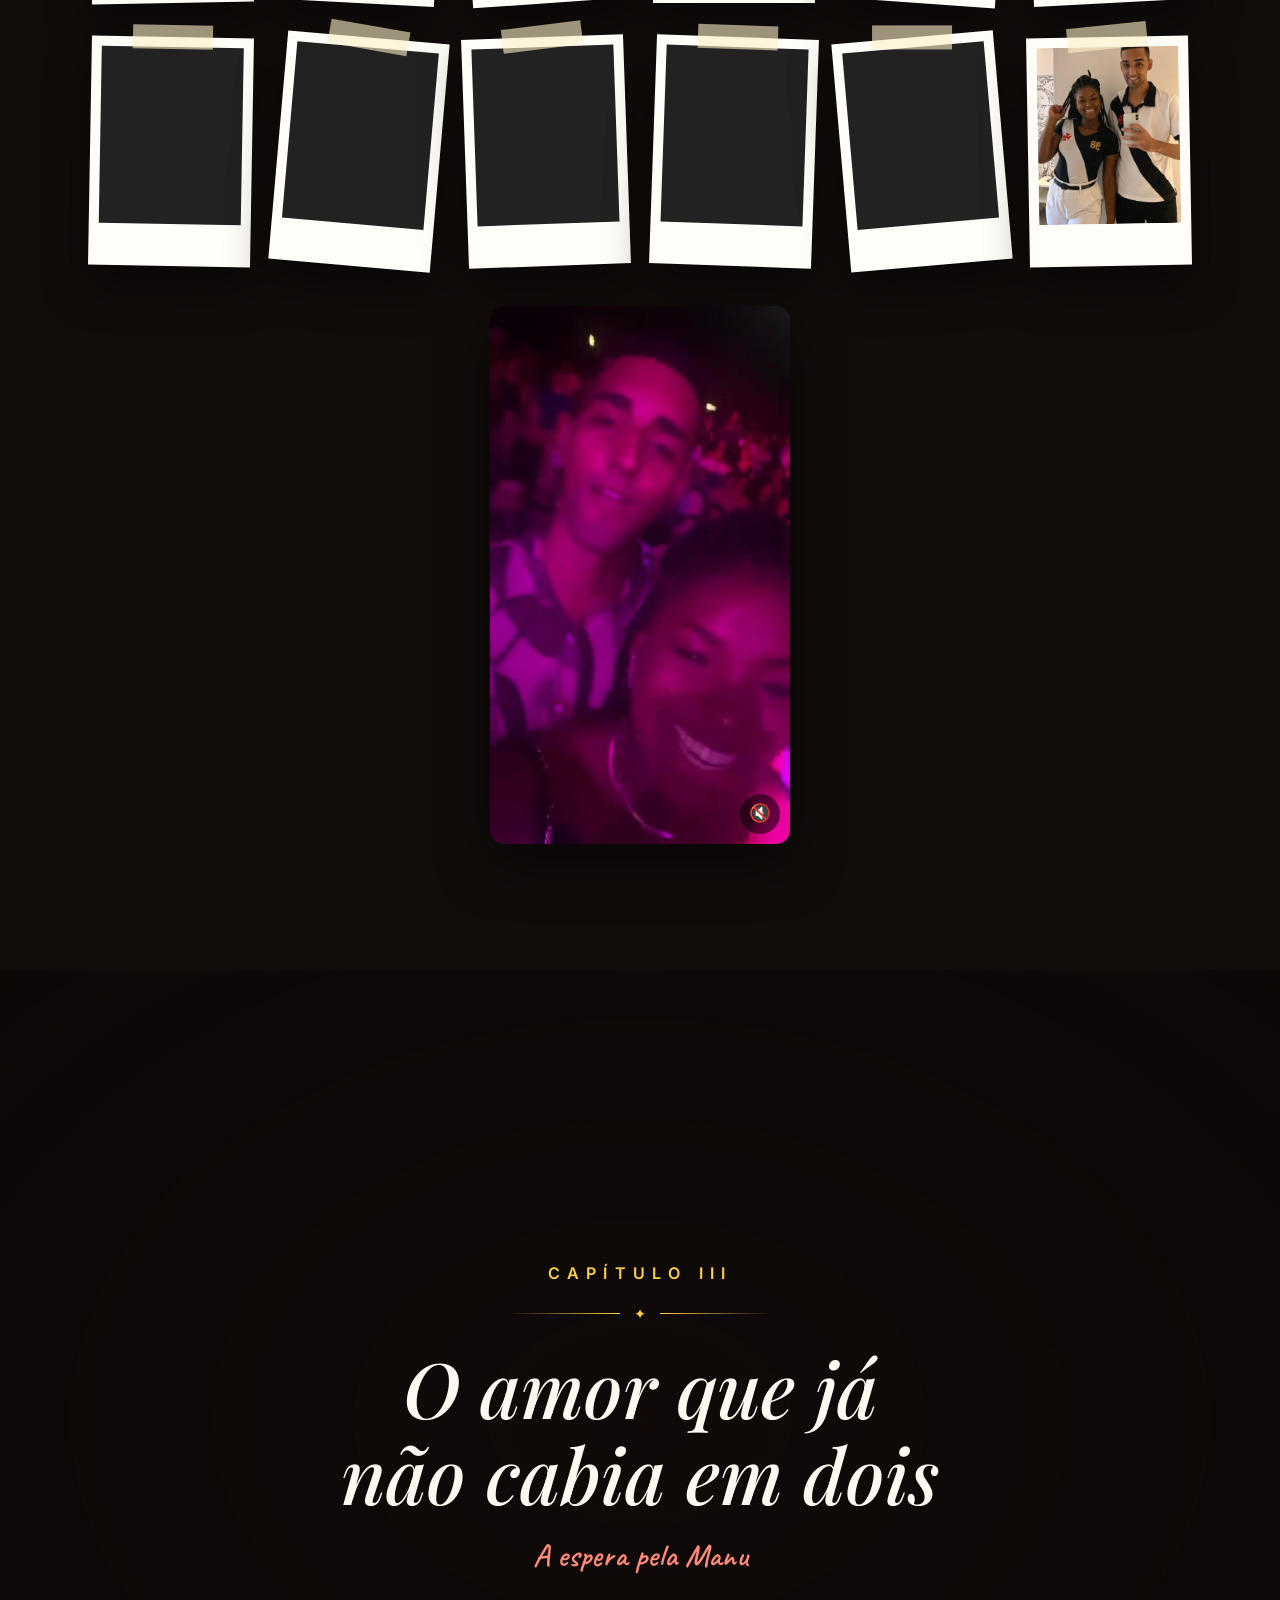
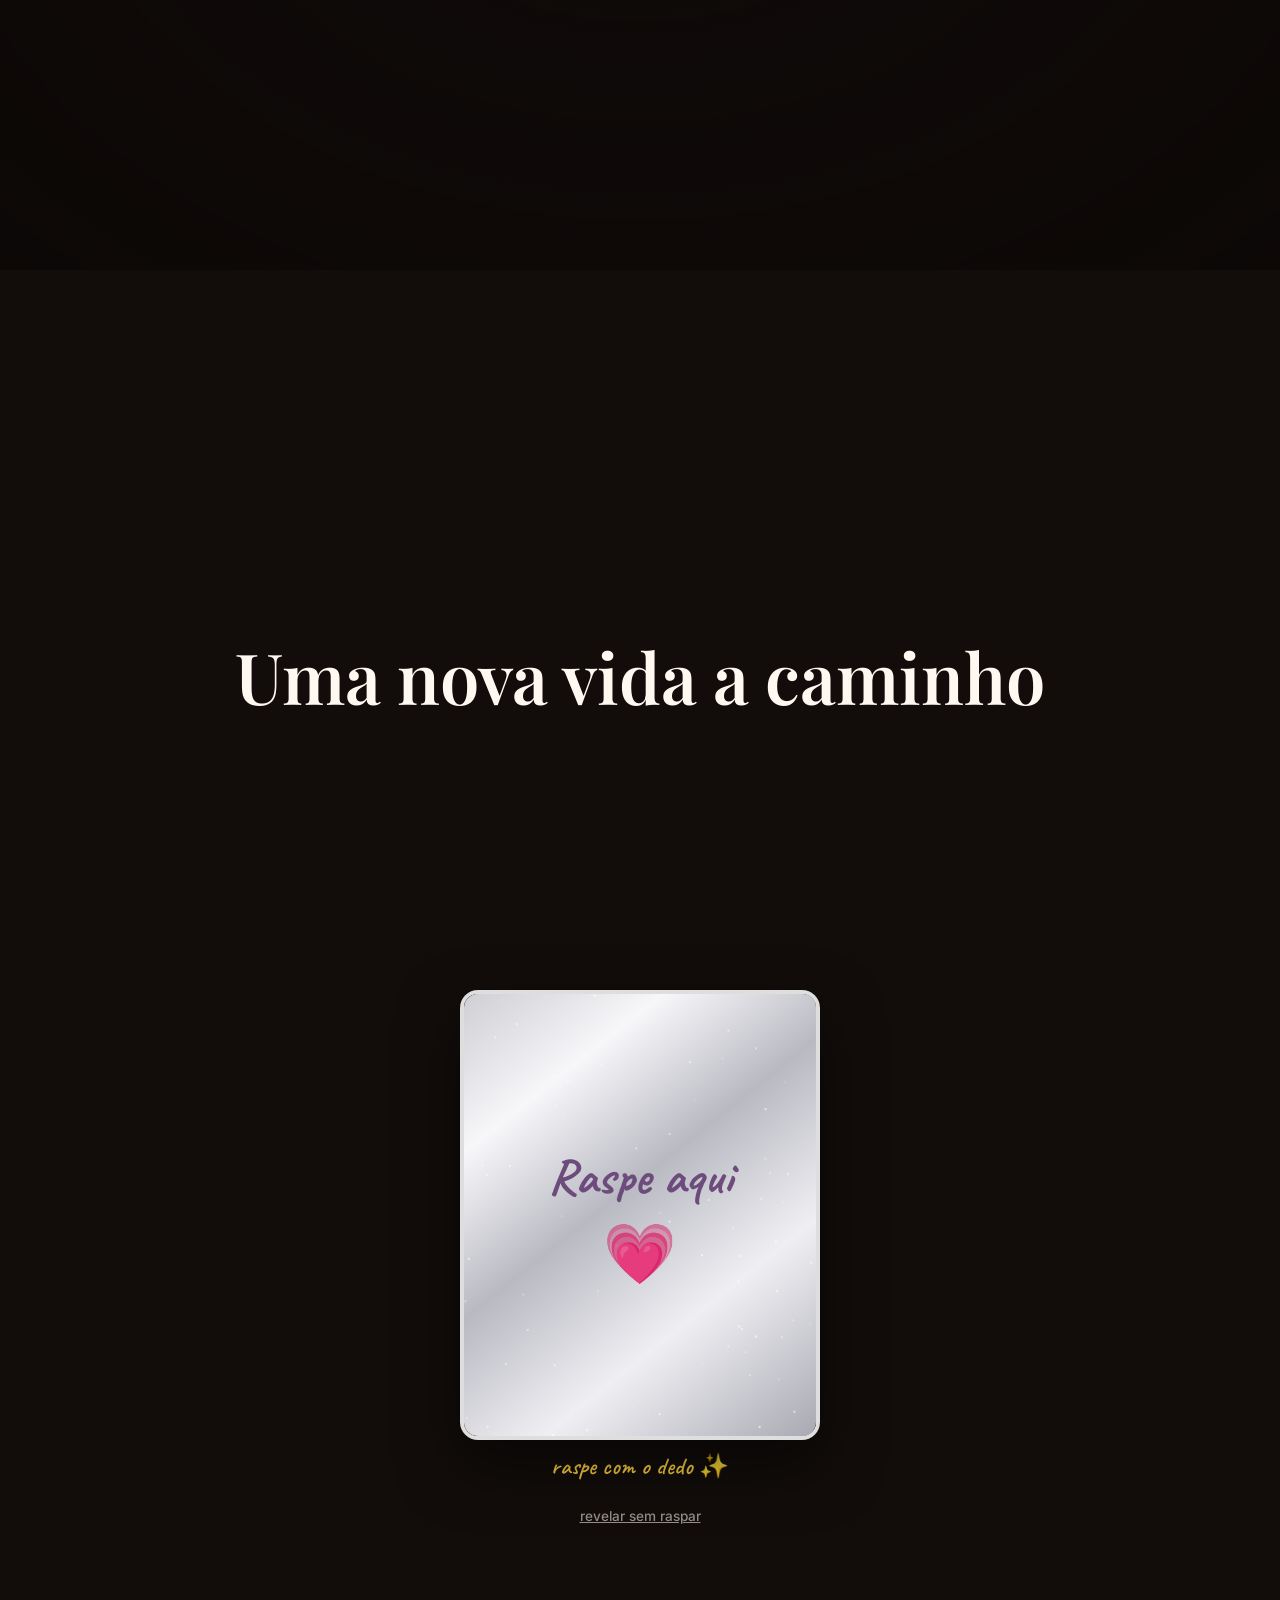
==== commit a0e2be03: "Volta do quiz cai no vídeo final do site; ao terminar o vídeo, fogos de artifício Co-Authored-By: Cl" ====
--- a/index.html
+++ b/index.html
@@ -114,5 +114,6 @@
 <script src="dados.js"></script>
 <script src="app.js"></script>
 <script src="aniversario.js"></script>
+<script src="fogos-final.js"></script>
 </body>
 </html>
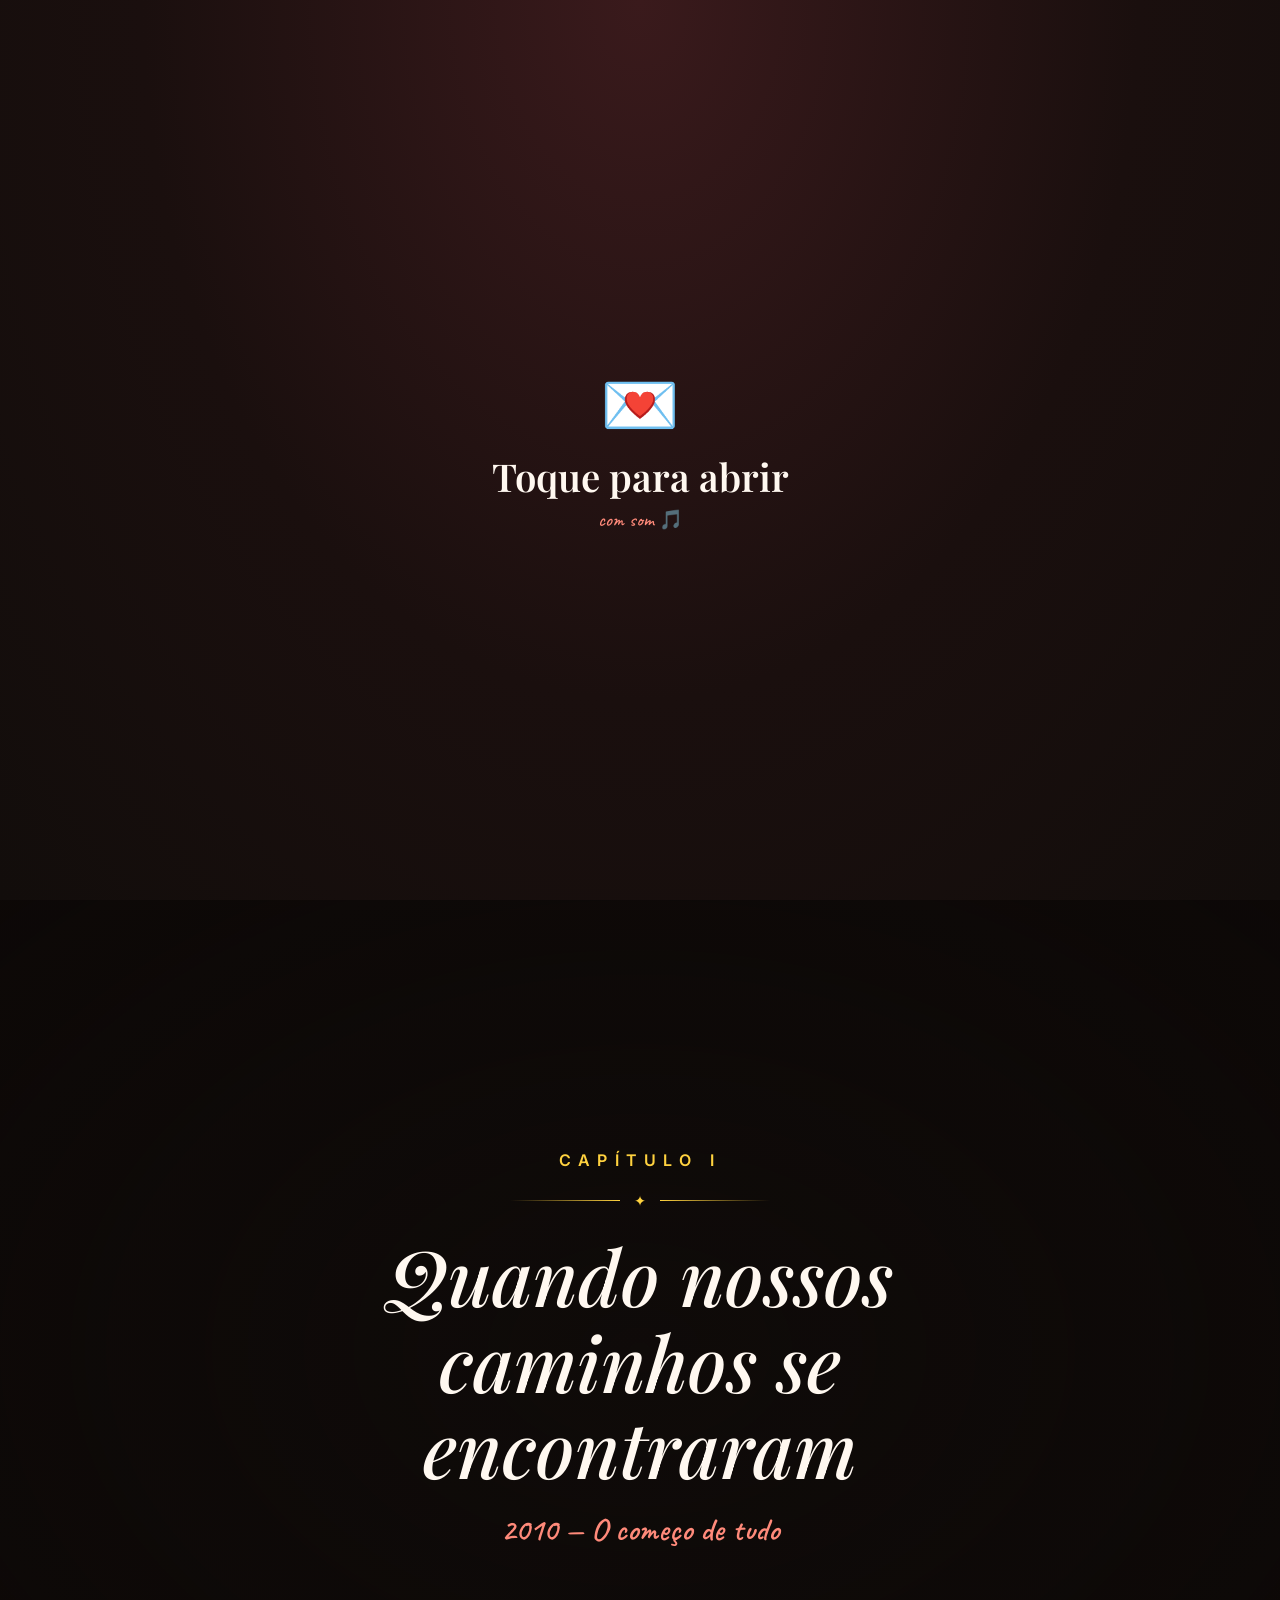
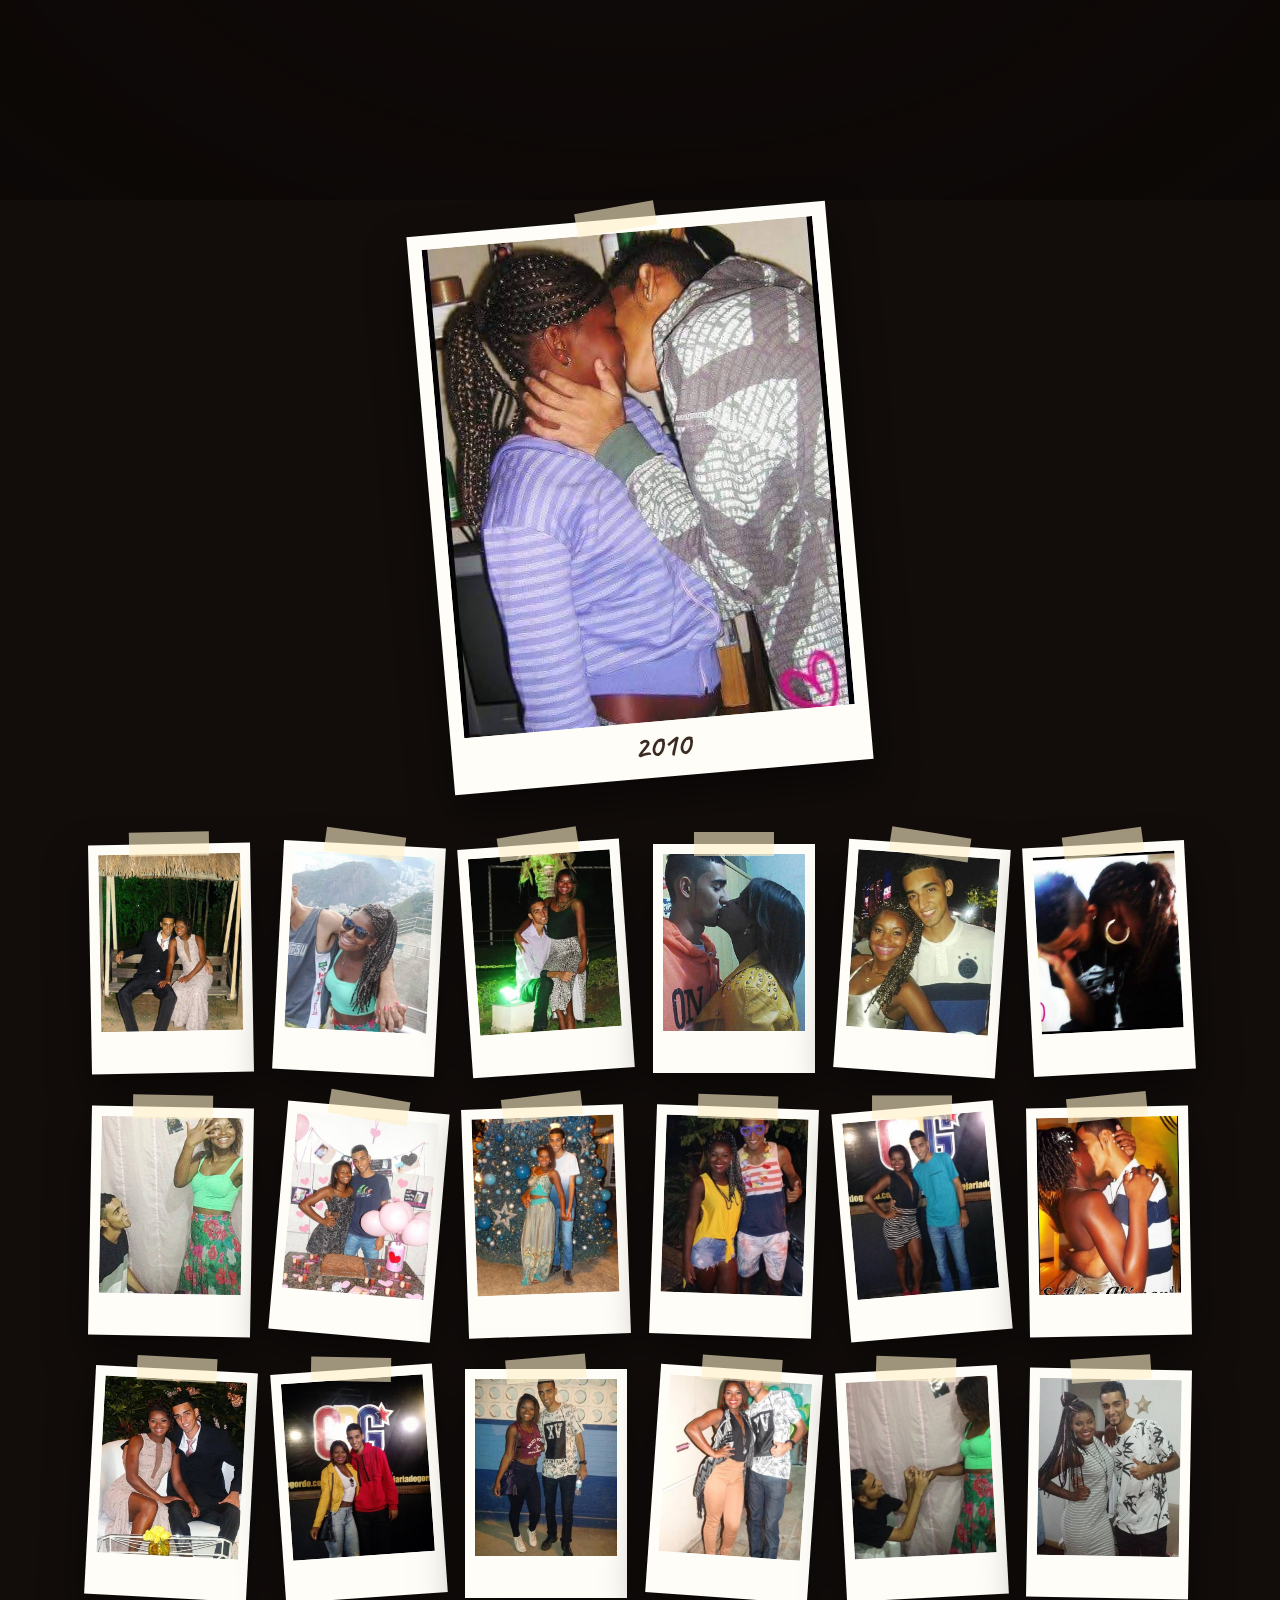
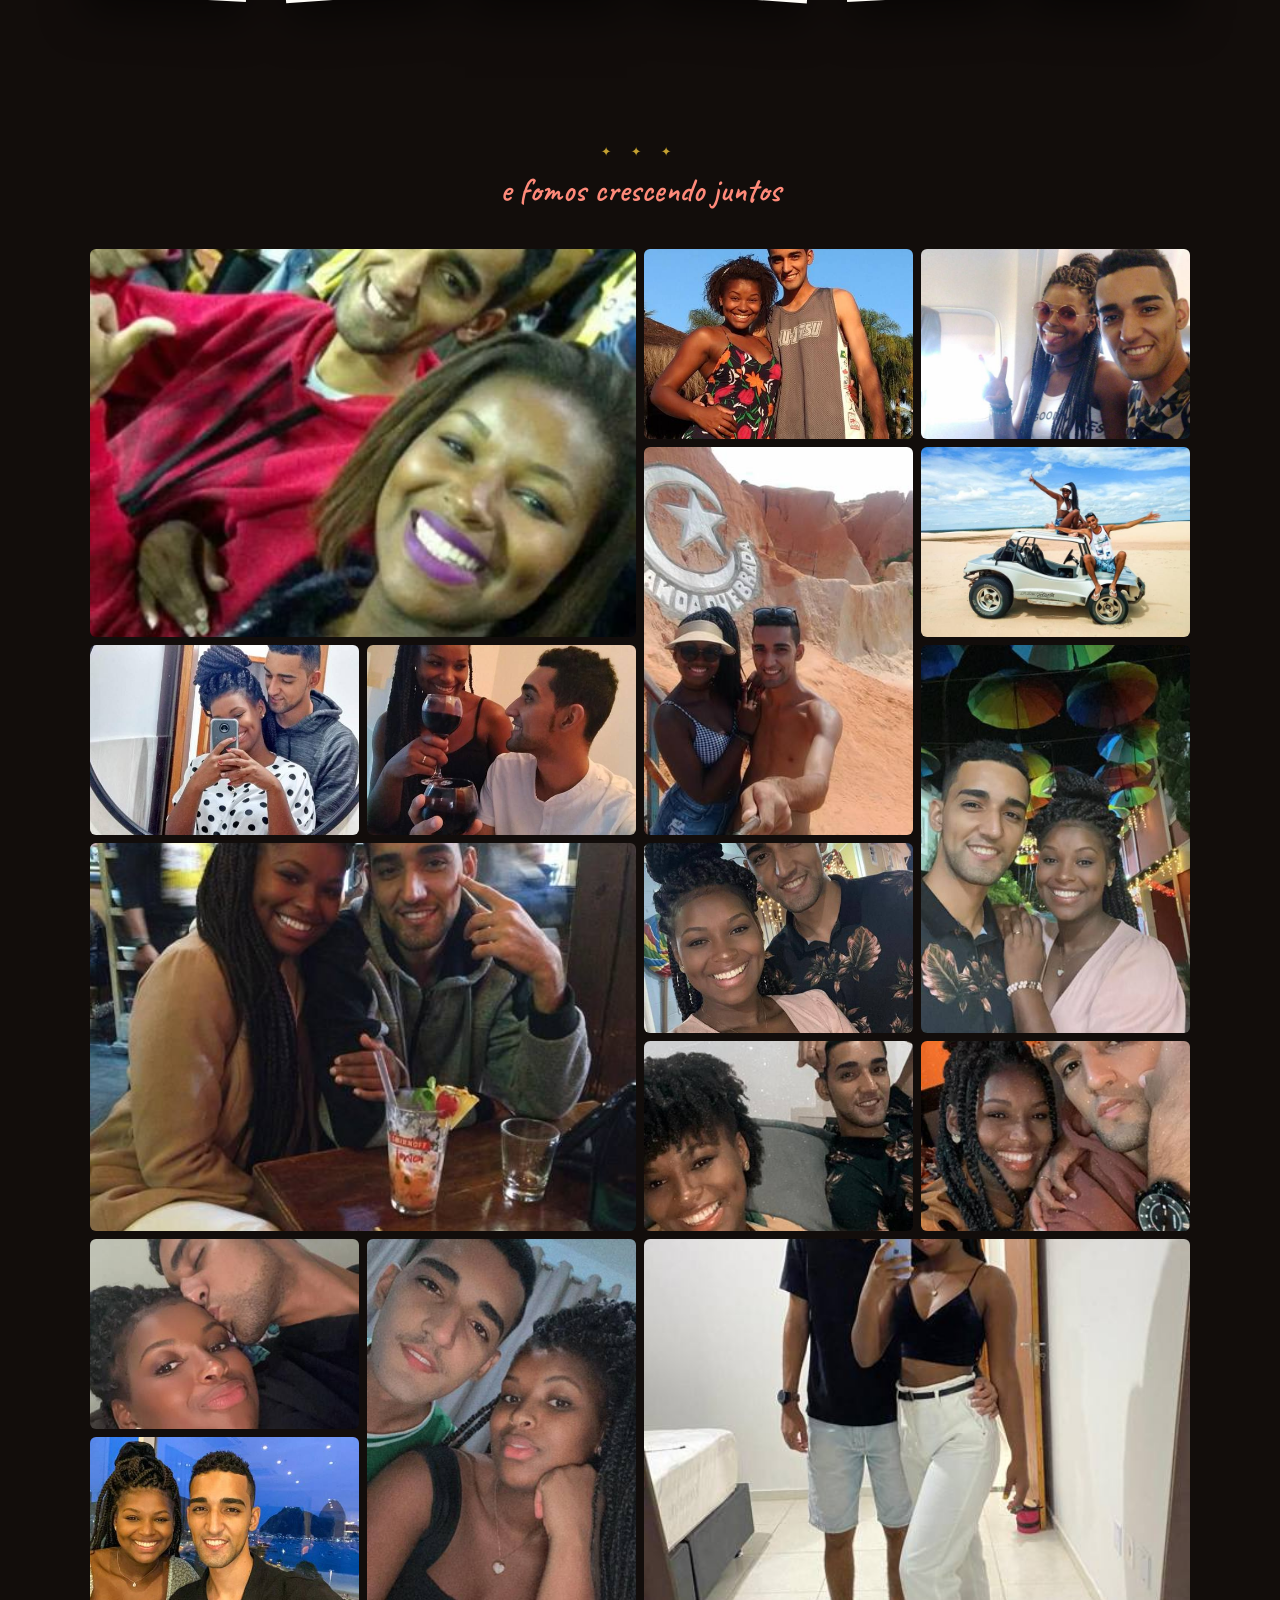
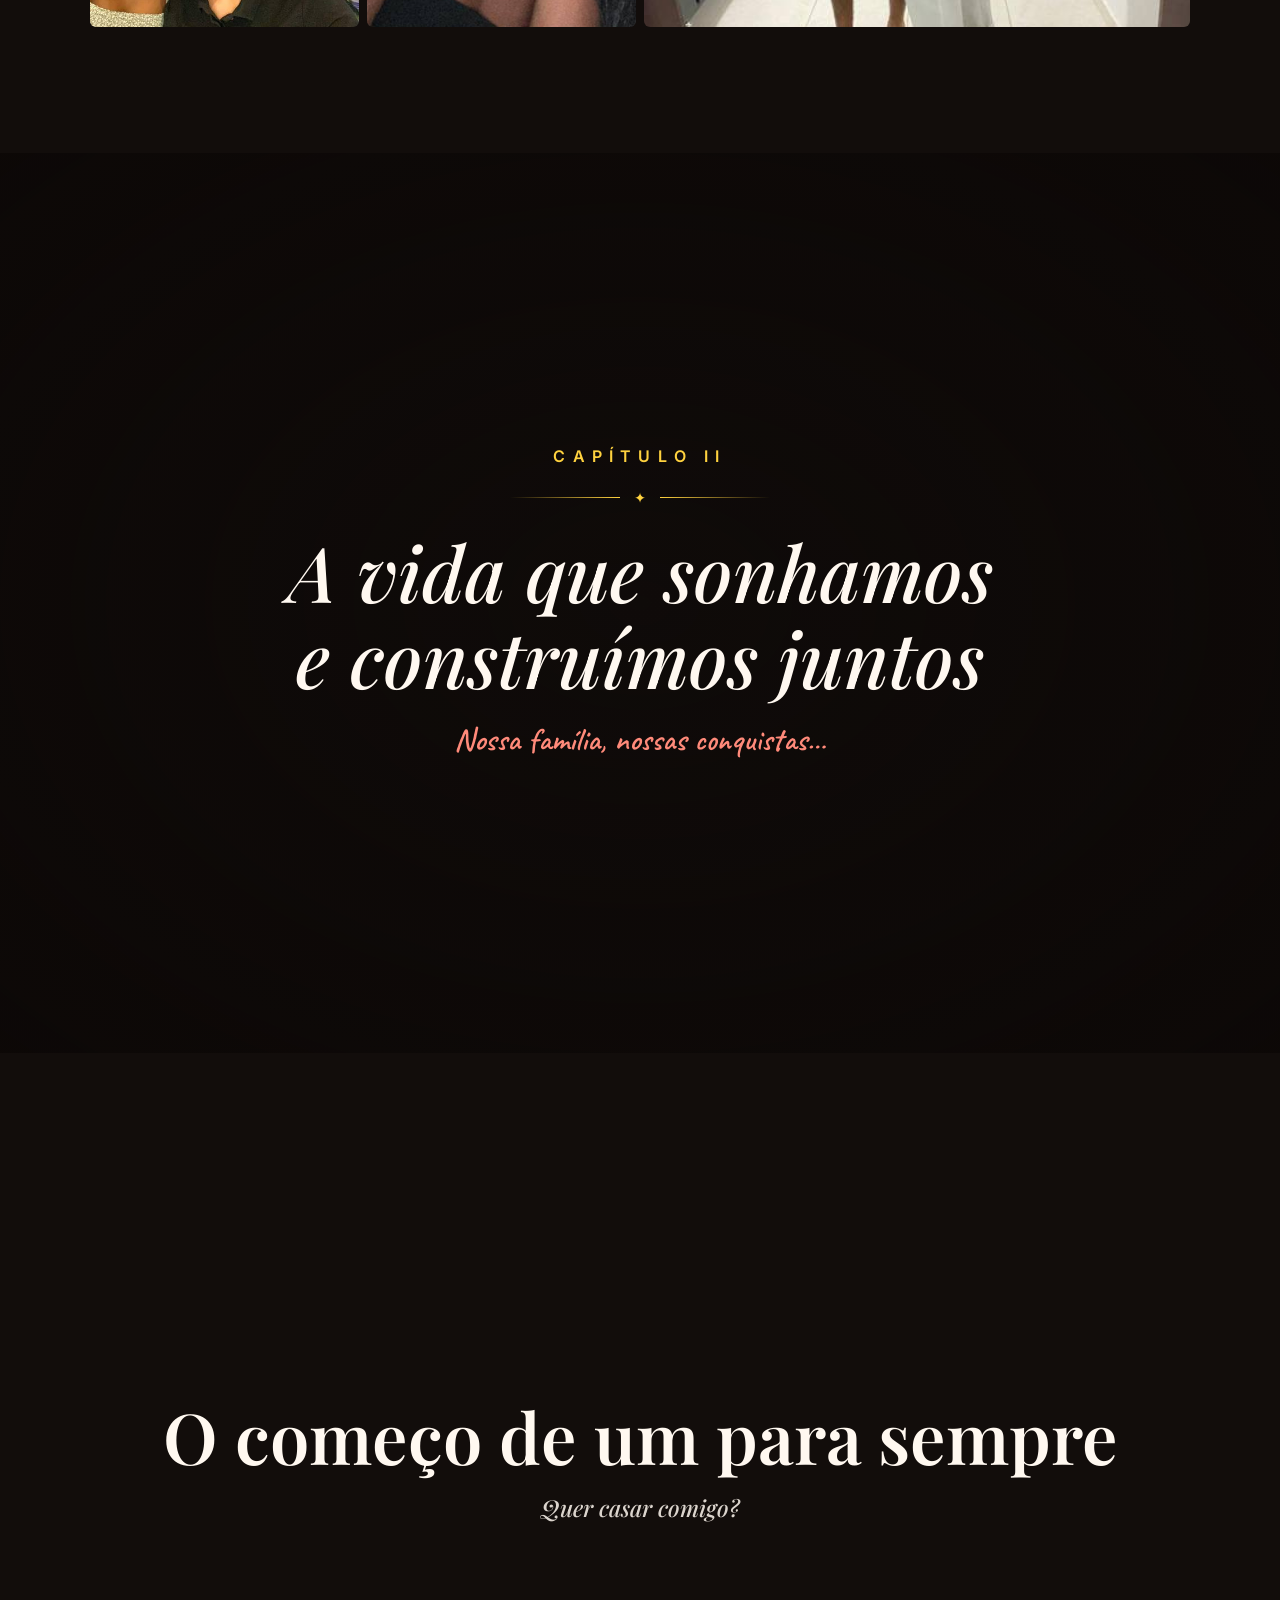
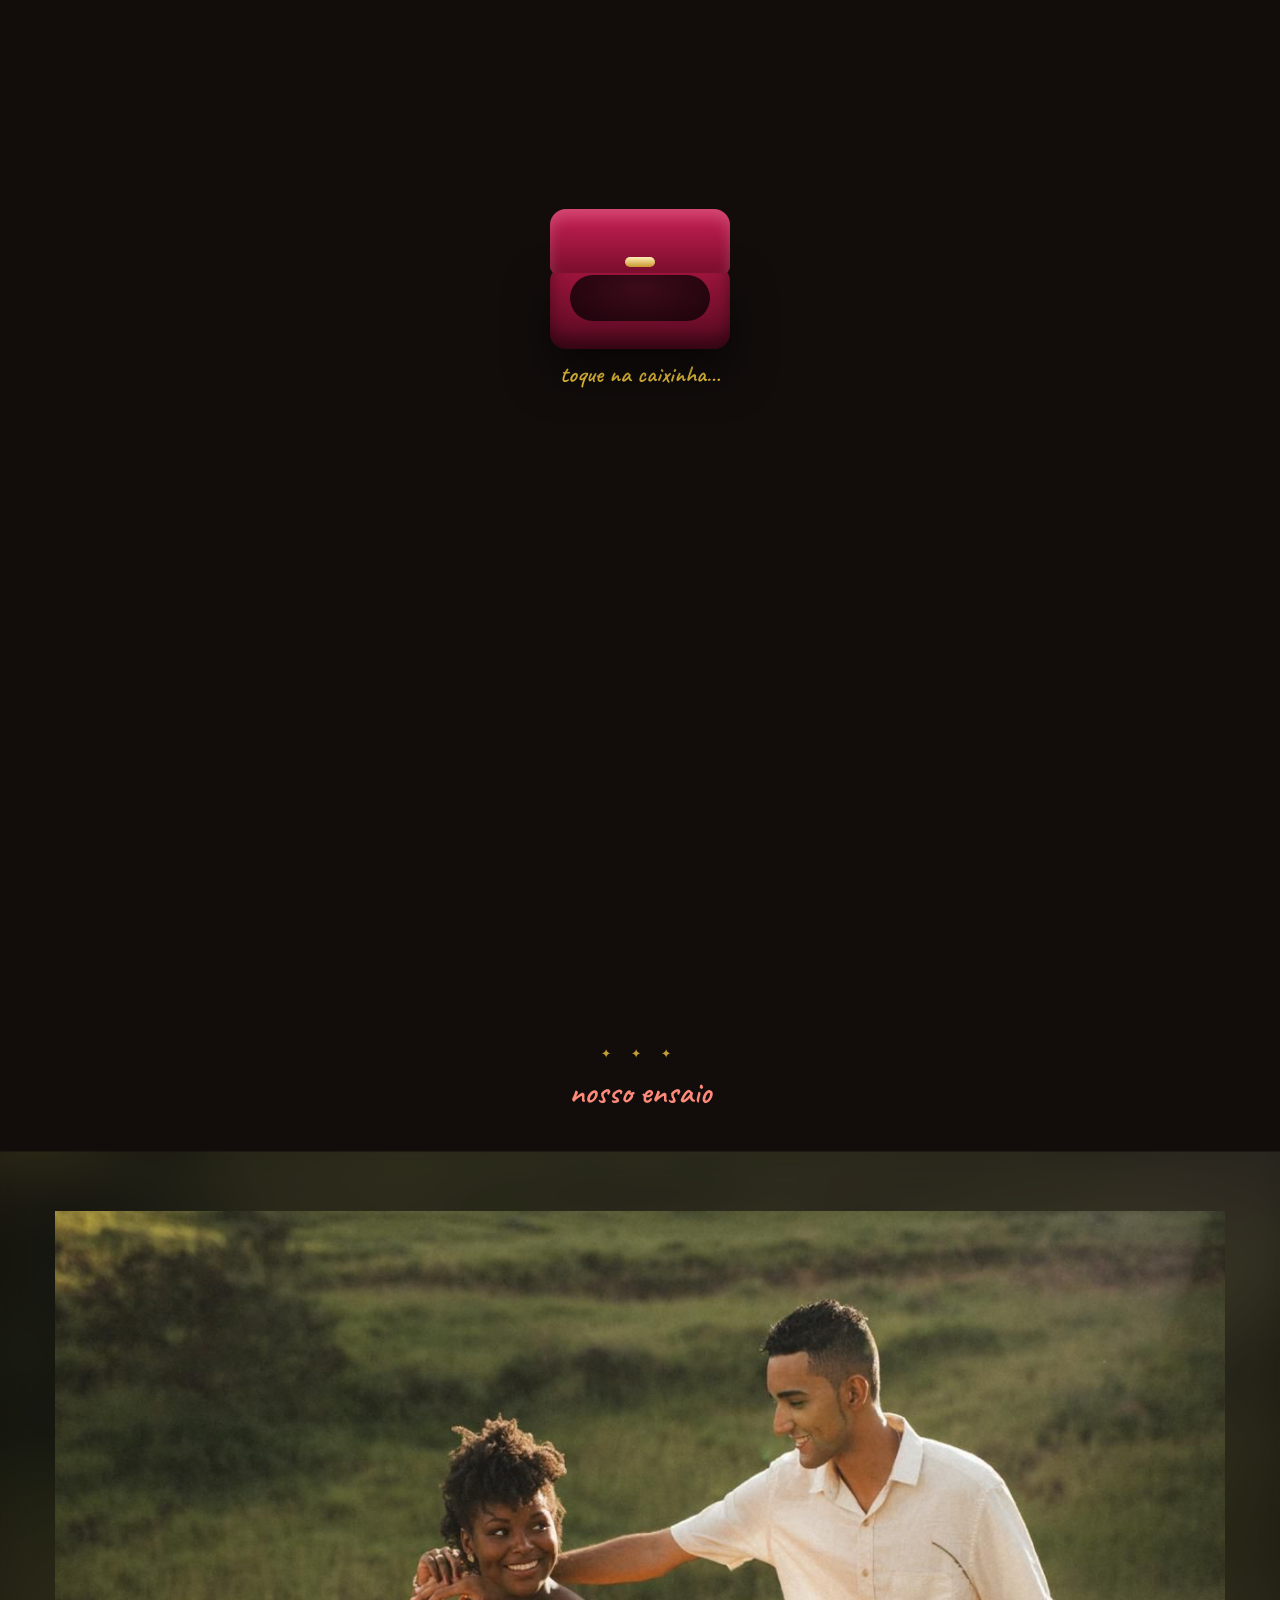
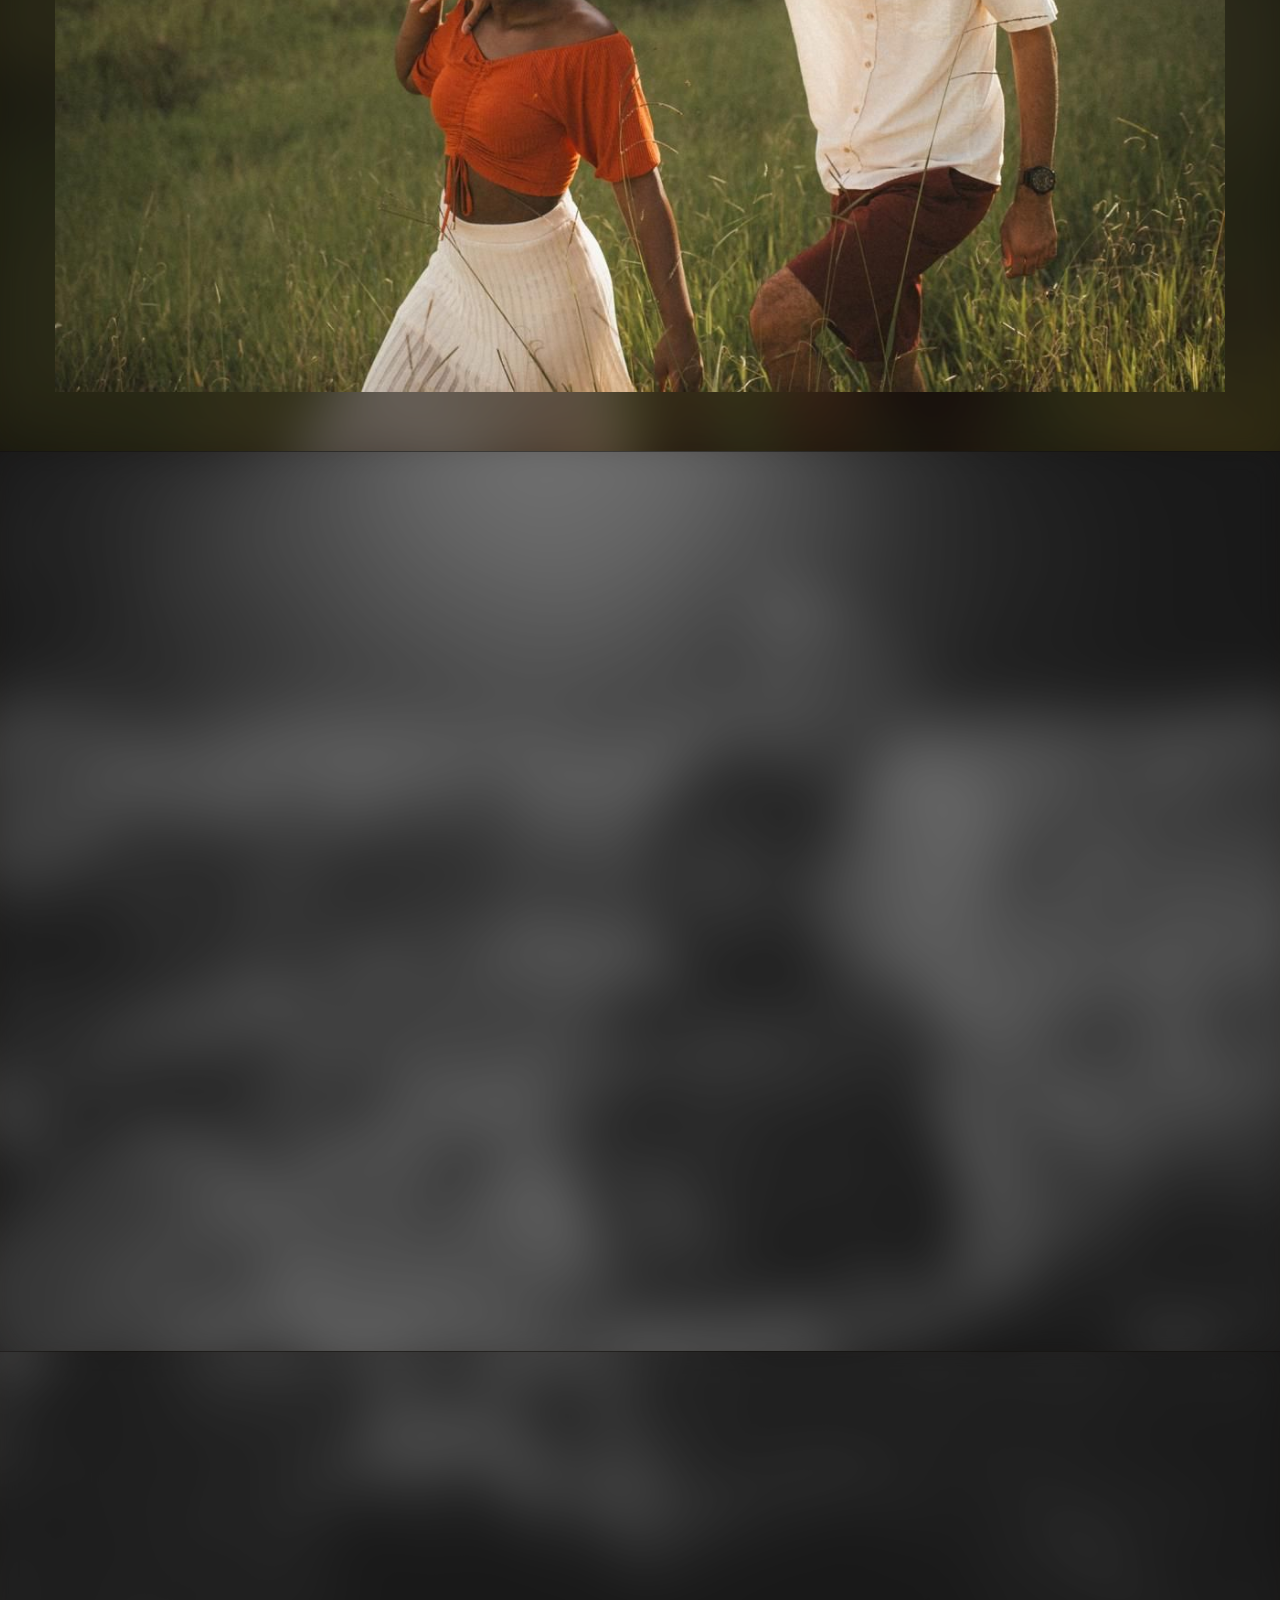
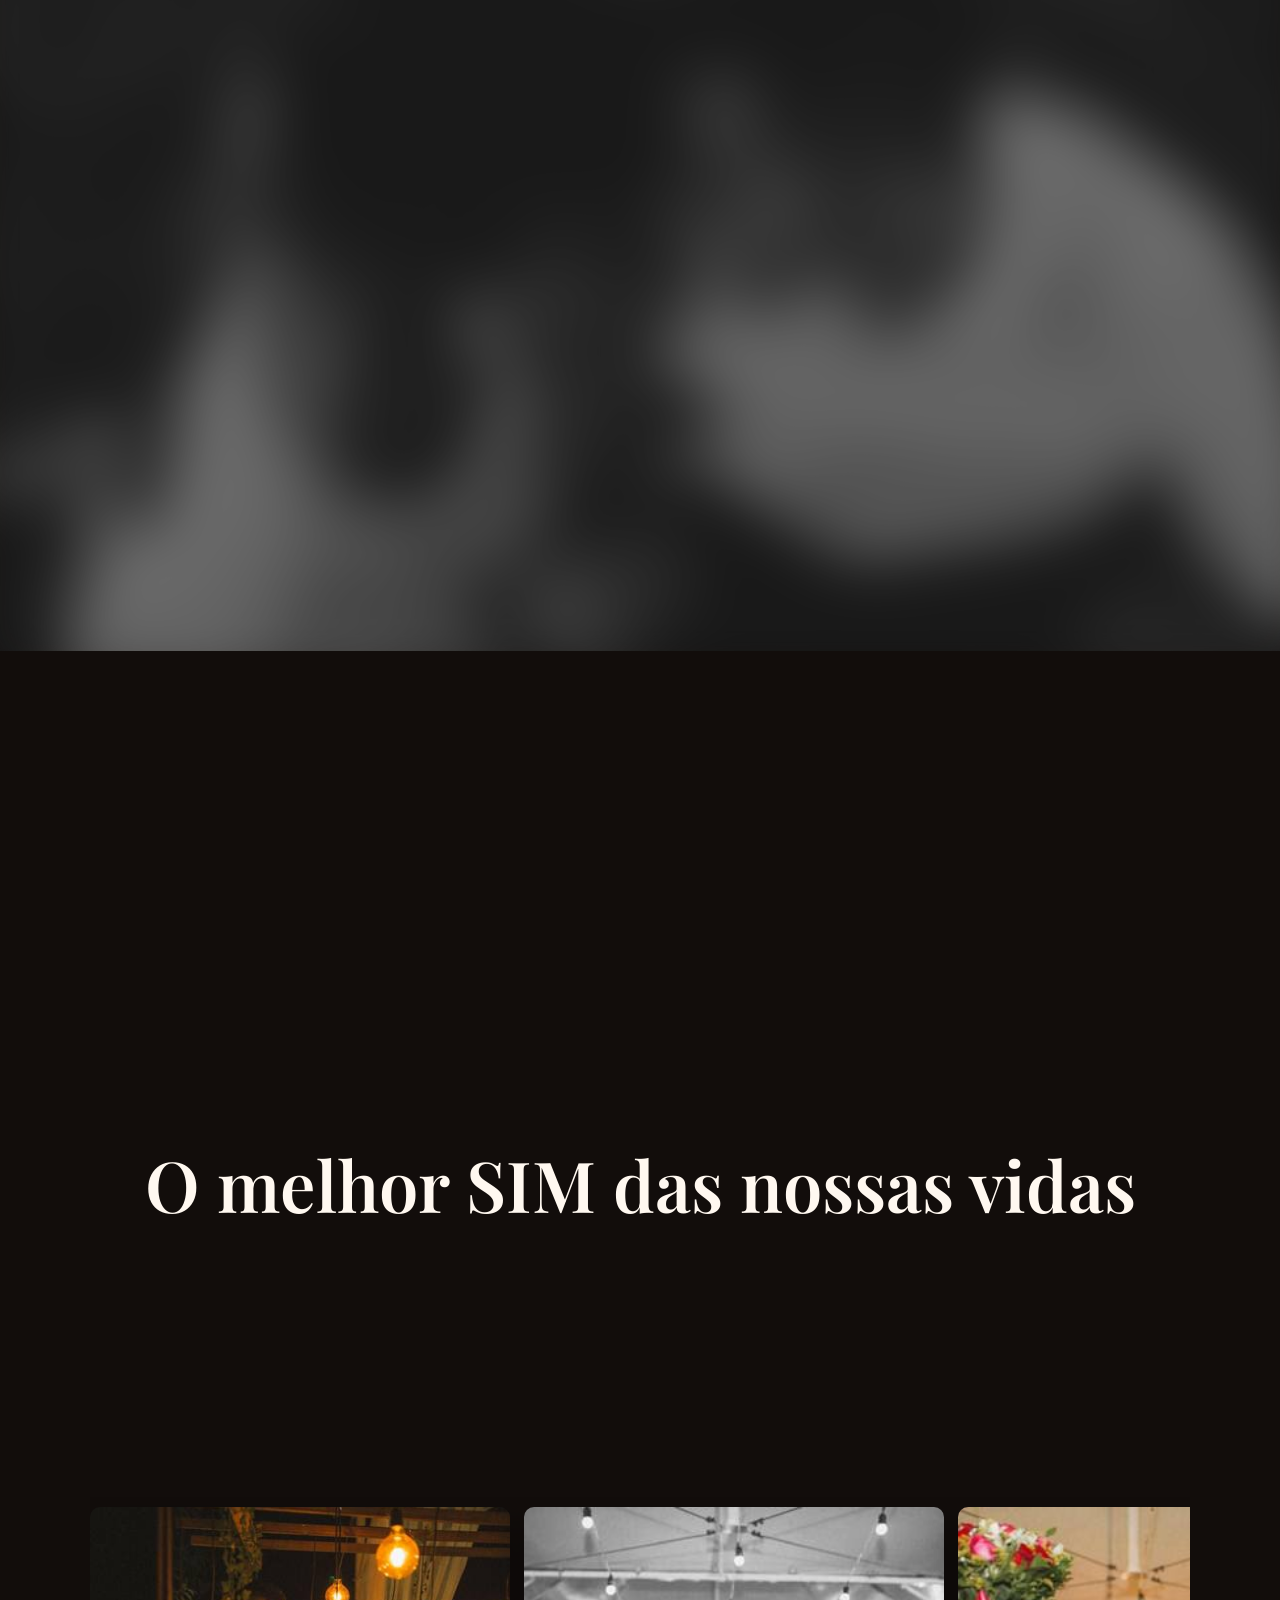
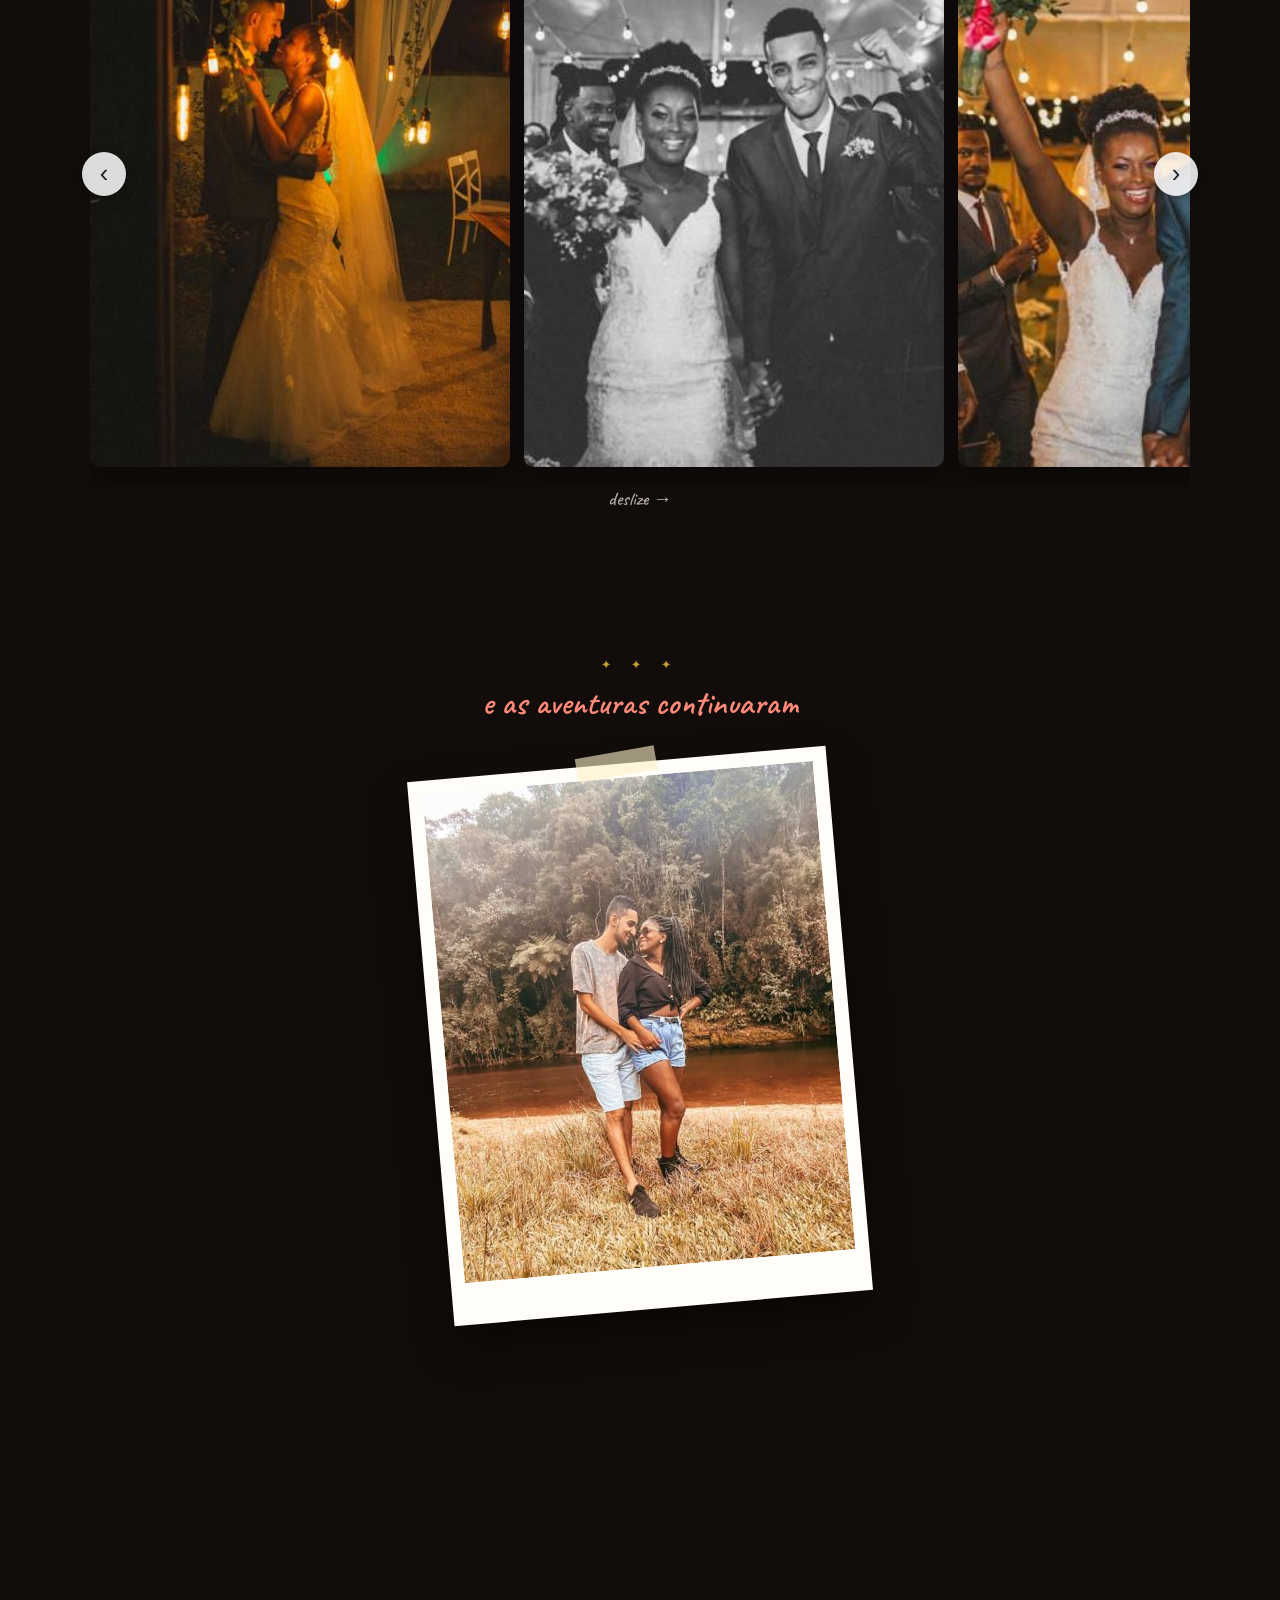
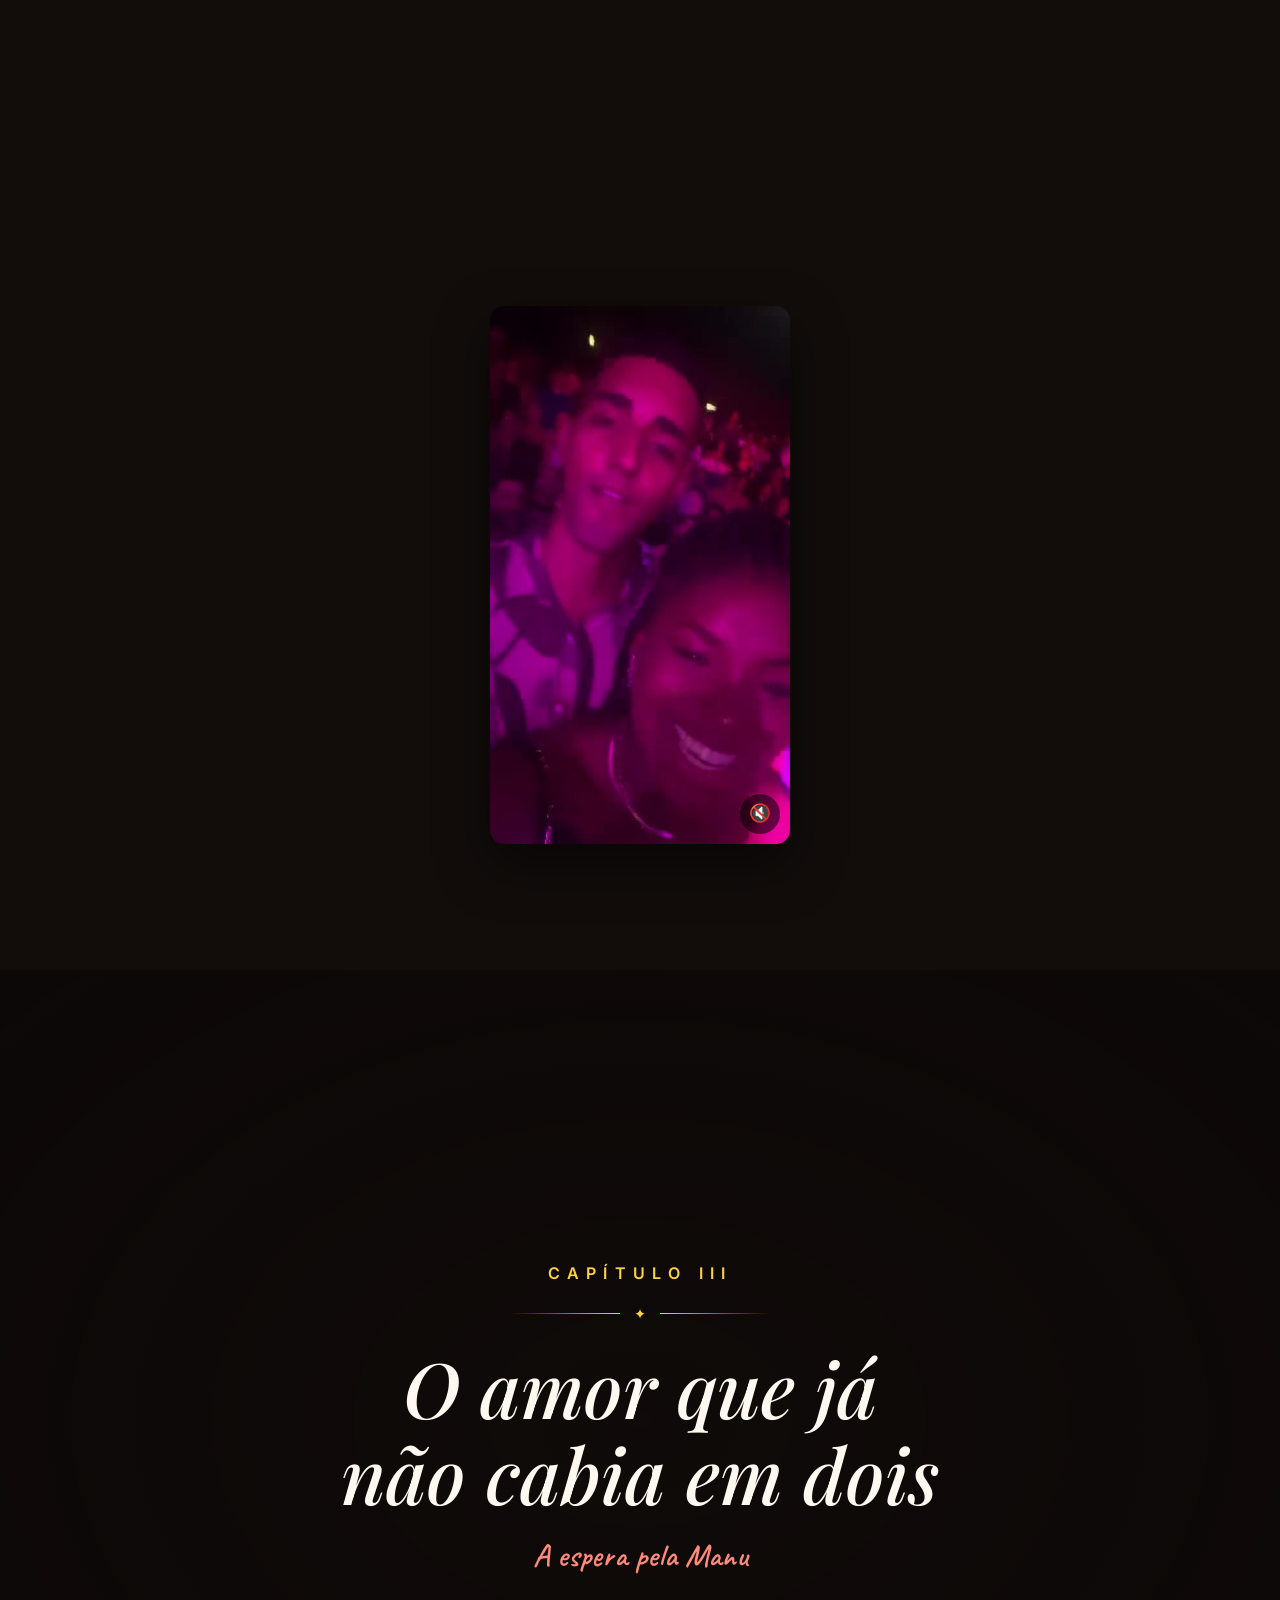
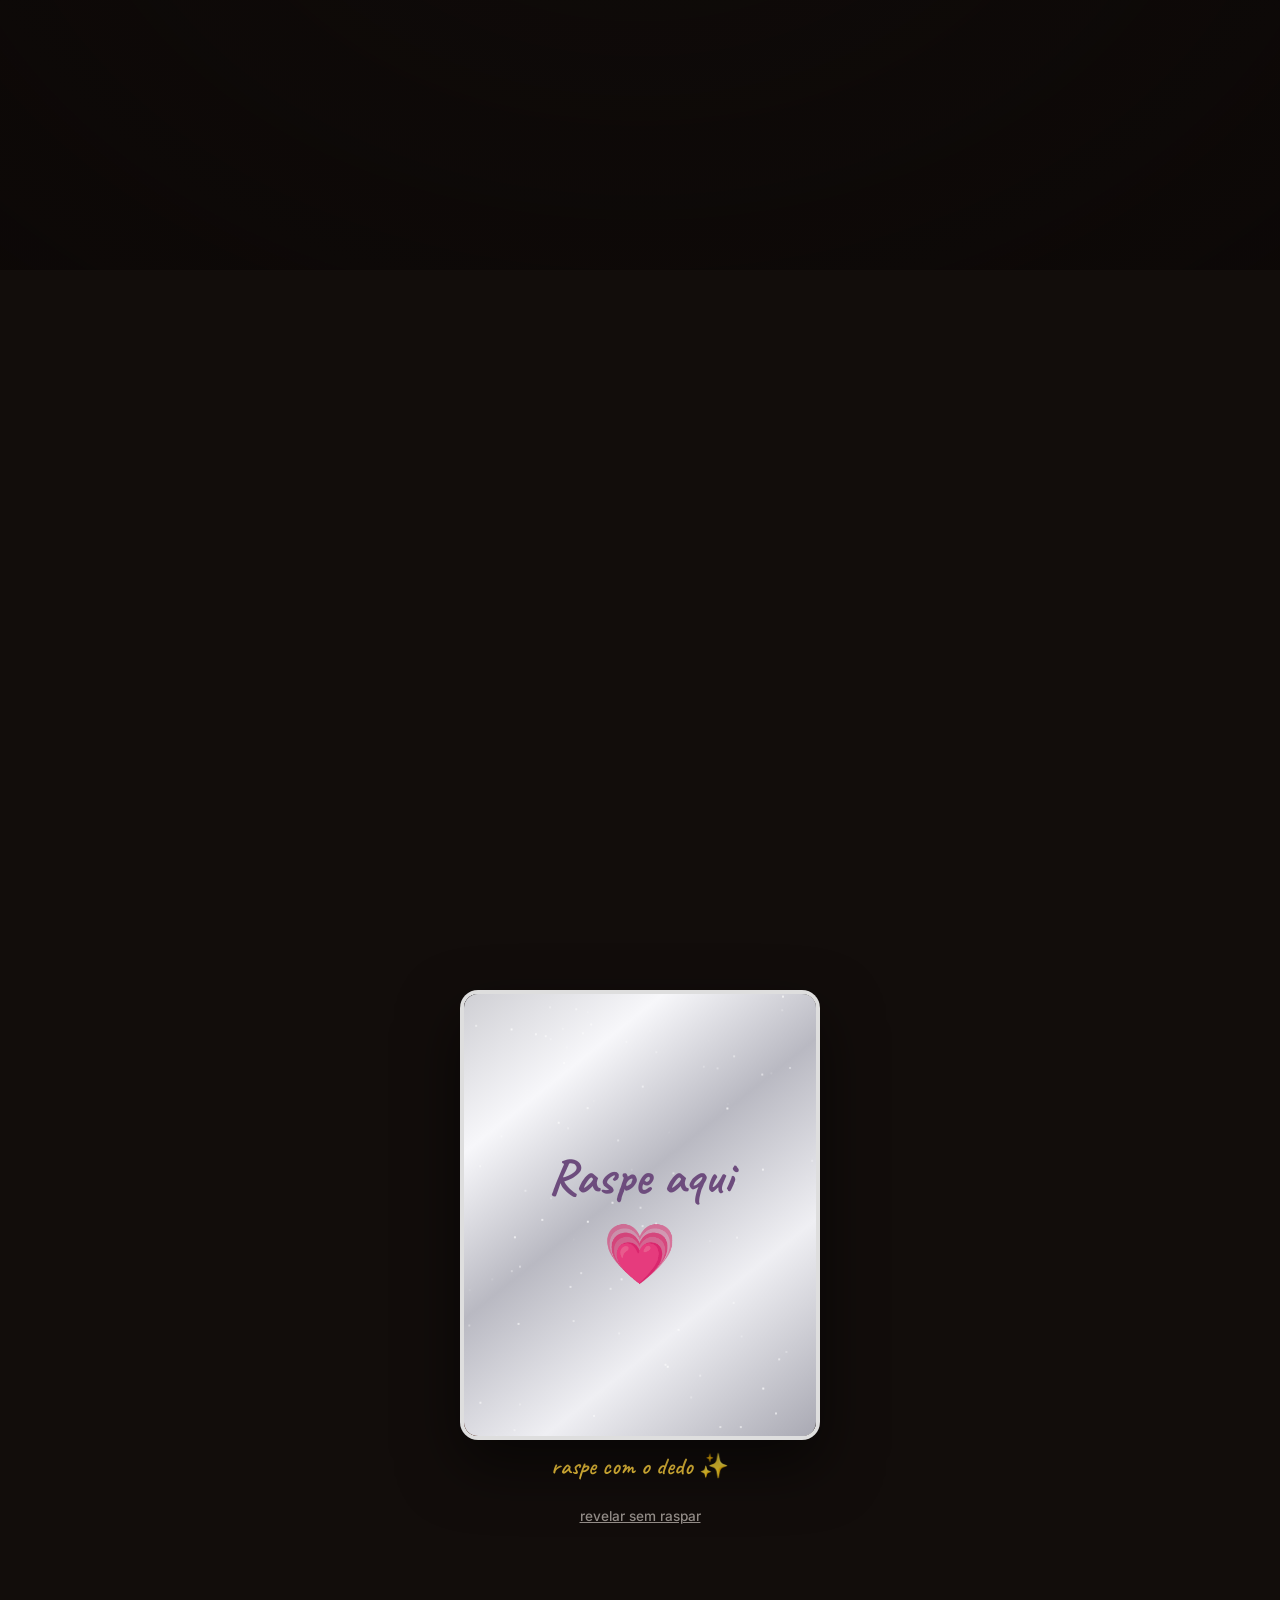
==== commit 9f7eb8d2: "Música de fundo (YouTube) no site e no quiz: toque para abrir, retoma entre páginas, pausa quando um" ====
--- a/index.html
+++ b/index.html
@@ -111,6 +111,7 @@
   <button class="zoom-next" type="button" aria-label="Próxima foto">›</button>
   <p class="zoom-cont"></p>
 </dialog>
+<script src="musica.js"></script>
 <script src="dados.js"></script>
 <script src="app.js"></script>
 <script src="aniversario.js"></script>
--- a/estilo.css
+++ b/estilo.css
@@ -434,3 +434,15 @@
 .quiz-link{display:inline-block;margin:2rem auto 0;padding:.9rem 2rem;border-radius:999px;font-weight:600;text-decoration:none;color:#2a1410;
   background:linear-gradient(135deg,#ffb199,#ffd27a);box-shadow:0 8px 24px rgba(255,138,122,.35);transition:transform .15s}
 .quiz-link:hover{transform:translateY(-2px)}
+
+/* música de fundo + tela "toque para abrir" */
+.musica-btn{position:fixed;top:14px;left:14px;z-index:40;width:42px;height:42px;border-radius:50%;border:1px solid rgba(255,255,255,.3);cursor:pointer;
+  background:rgba(20,14,12,.65);color:var(--ink);font-size:1.1rem;backdrop-filter:blur(6px);display:grid;place-items:center;padding:0}
+.musica-btn.off{opacity:.7}
+.musica-btn:focus-visible{outline:3px solid #fff;outline-offset:3px}
+.splash{position:fixed;inset:0;z-index:100;border:0;cursor:pointer;color:var(--ink);display:flex;flex-direction:column;align-items:center;justify-content:center;gap:.4rem;
+  background:radial-gradient(ellipse at 50% 0%,#3a1a1c 0%,#1a0f0e 55%,#120d0b 100%);transition:opacity .7s ease}
+.splash.some{opacity:0;pointer-events:none}
+.splash-i{font-size:4rem;animation:flutua 2.4s ease-in-out infinite}
+.splash-t{font:600 clamp(1.6rem,6vw,2.4rem) "Playfair Display",serif}
+.splash small{font:500 1.2rem Caveat,cursive;color:var(--accent)}
